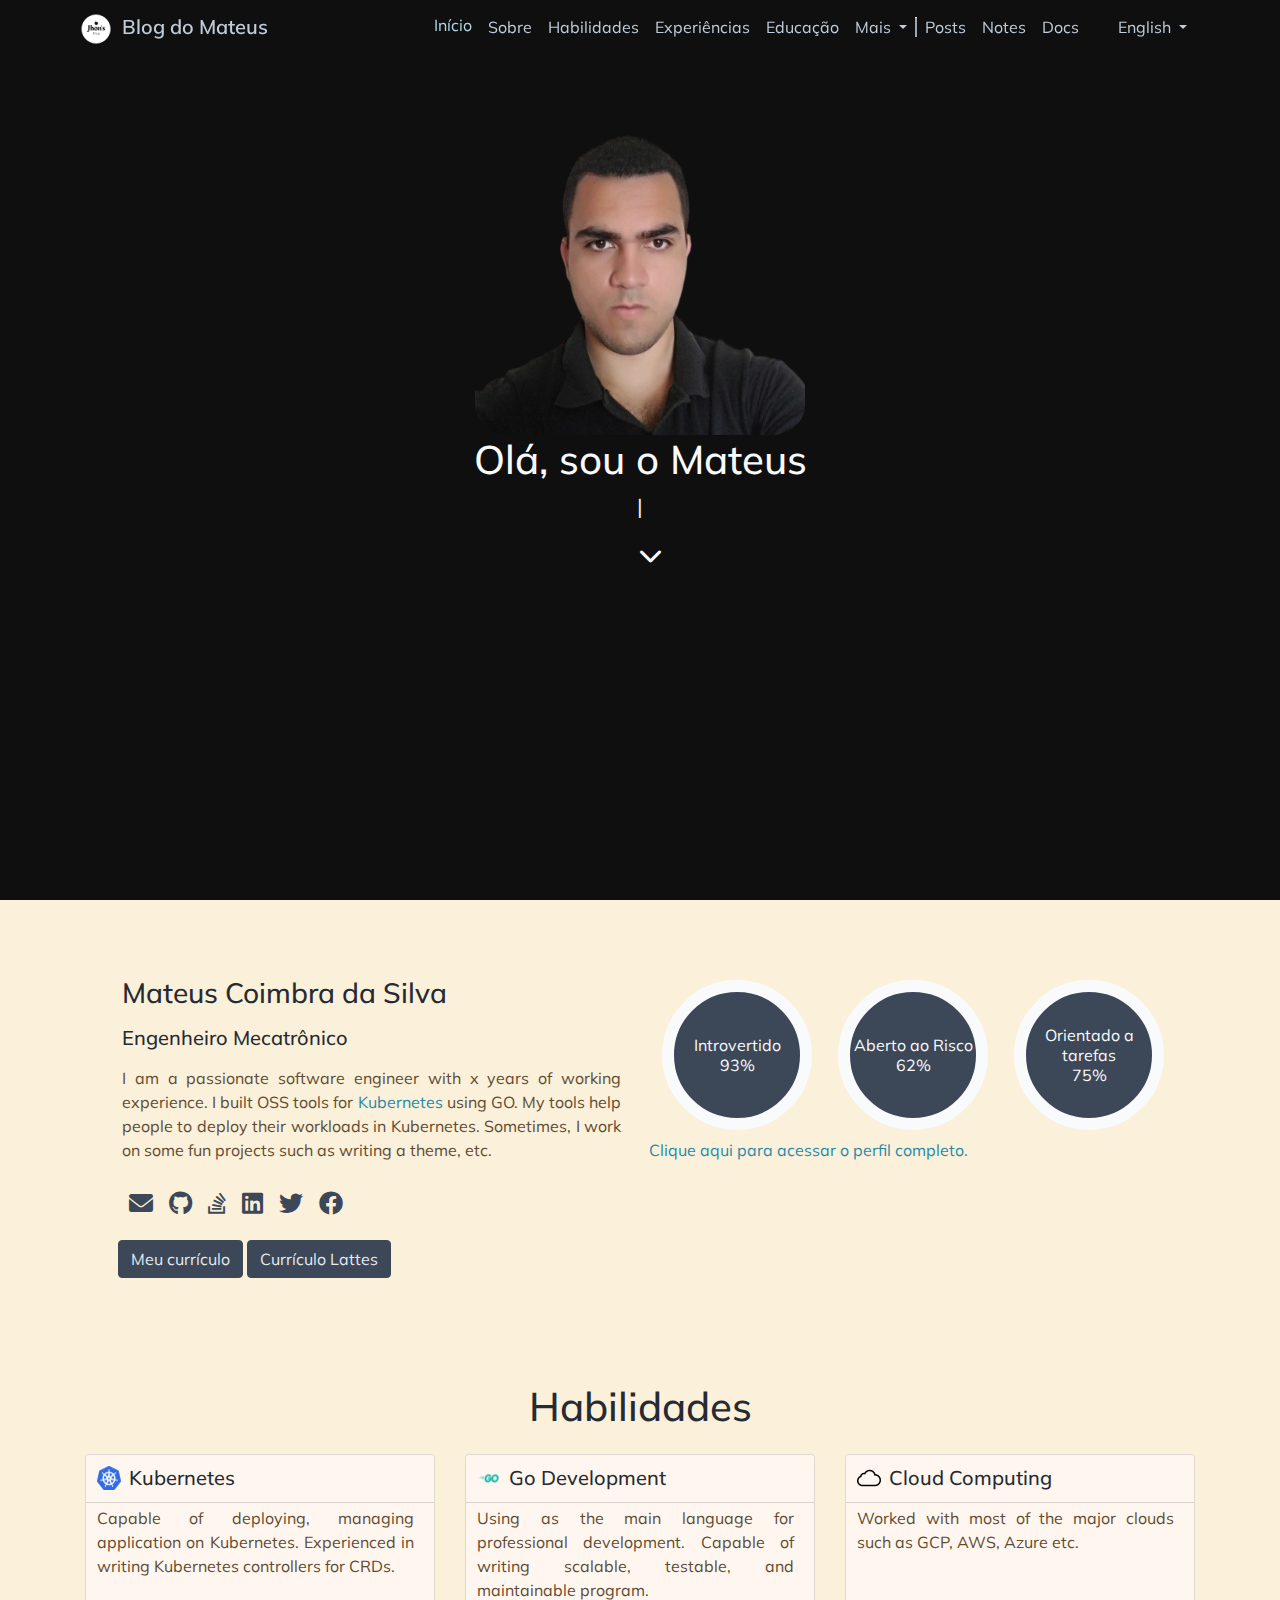
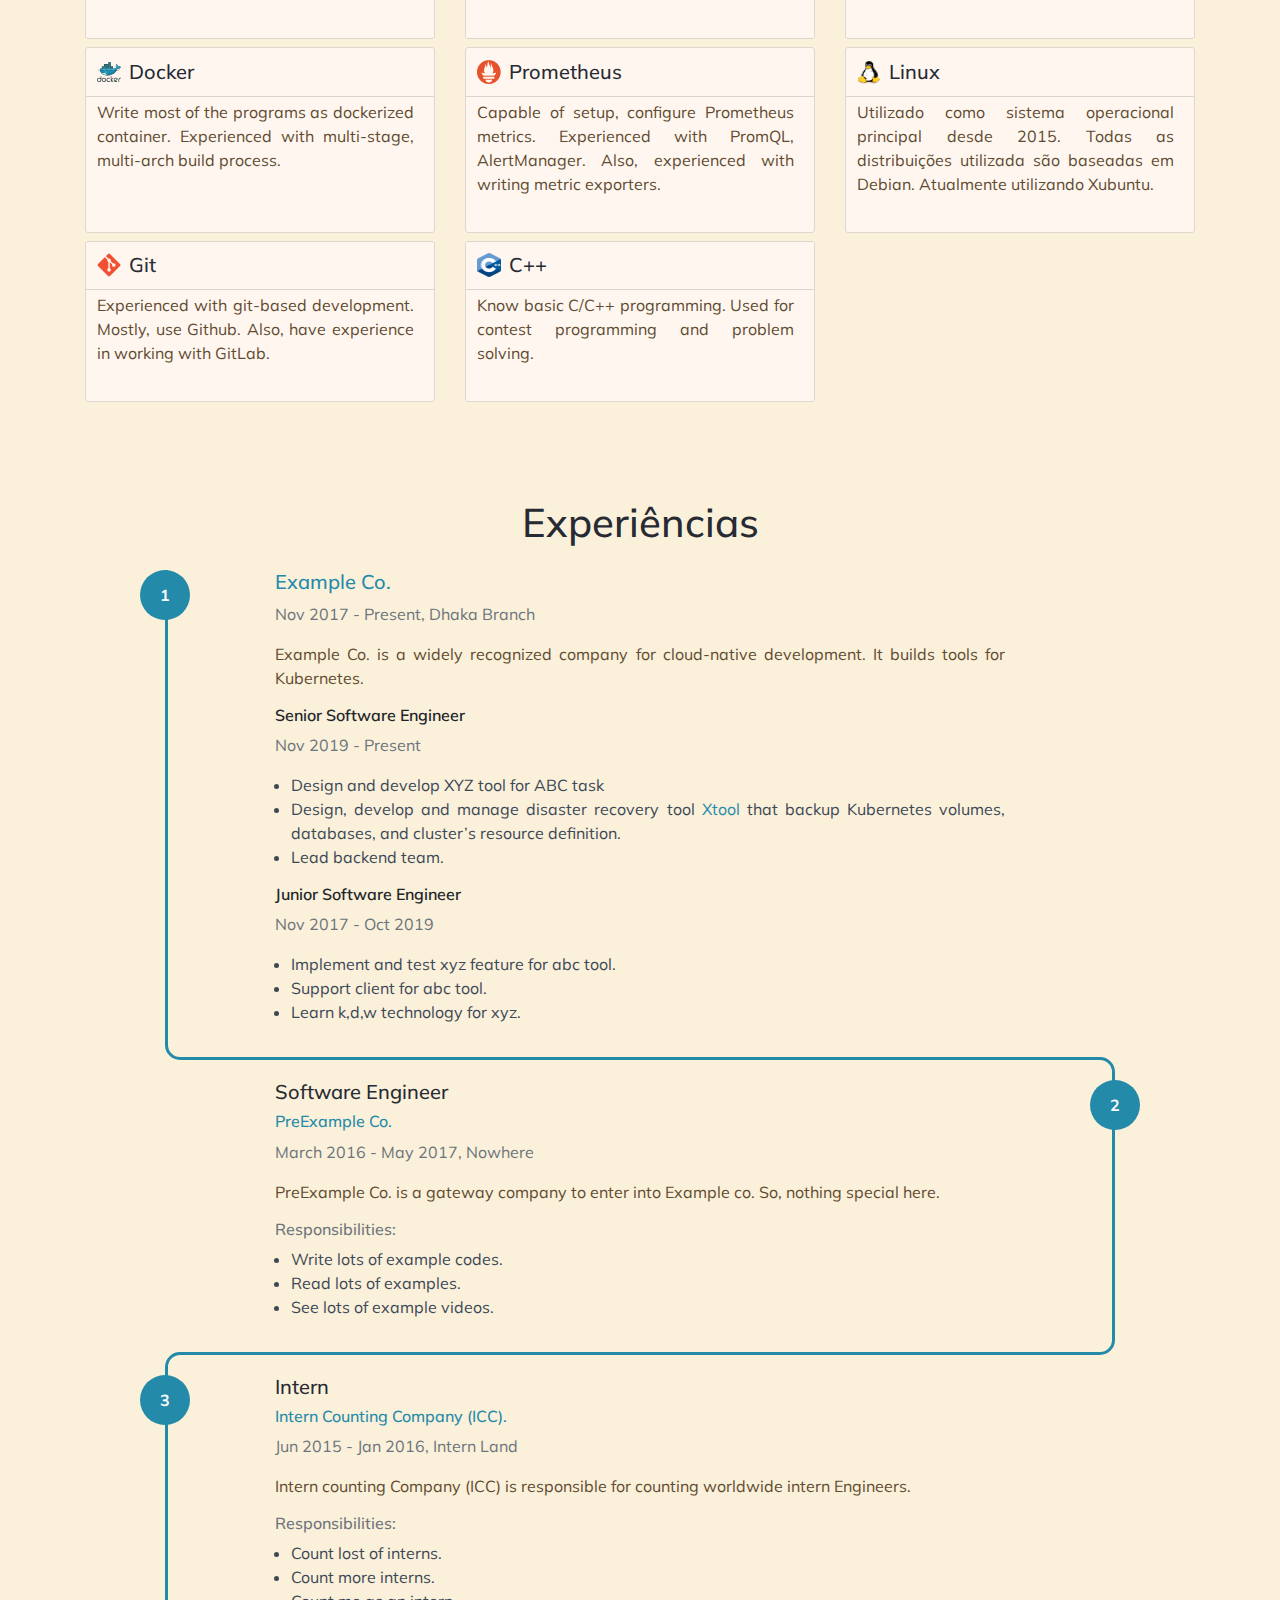
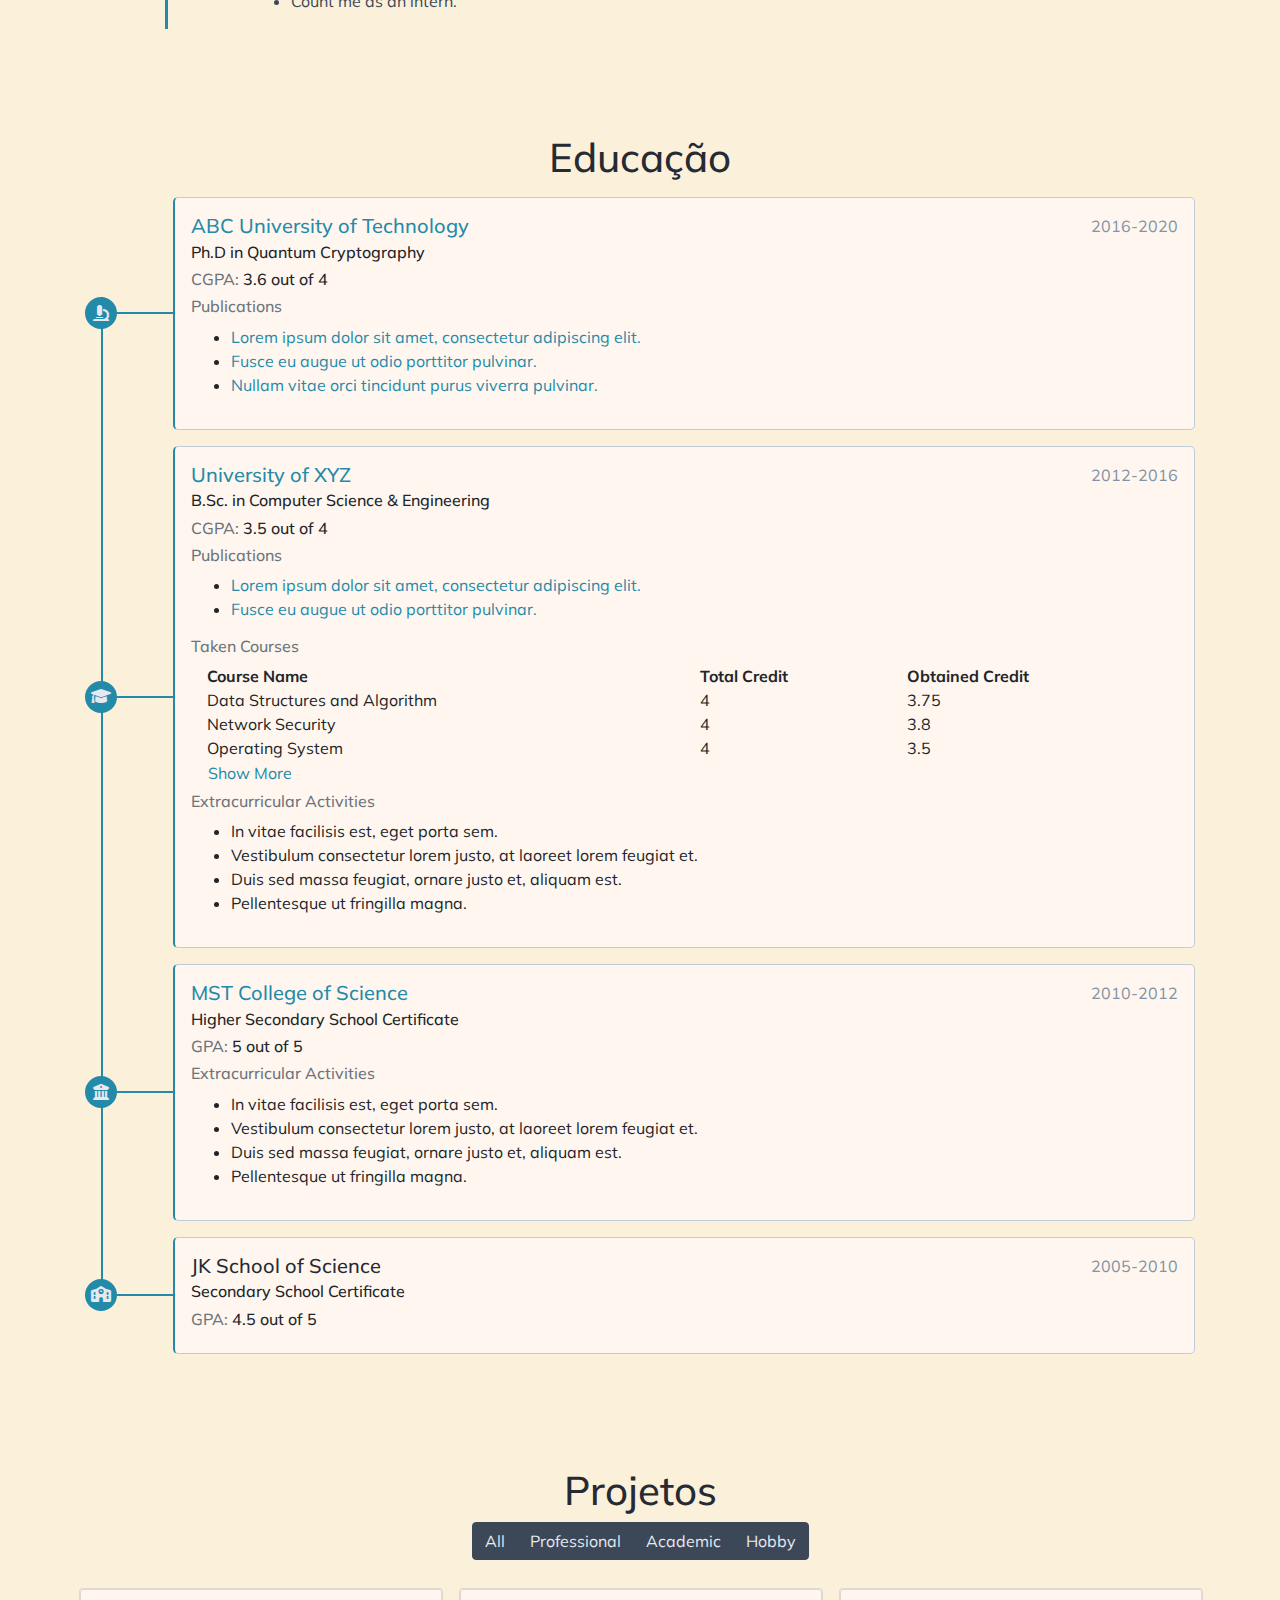
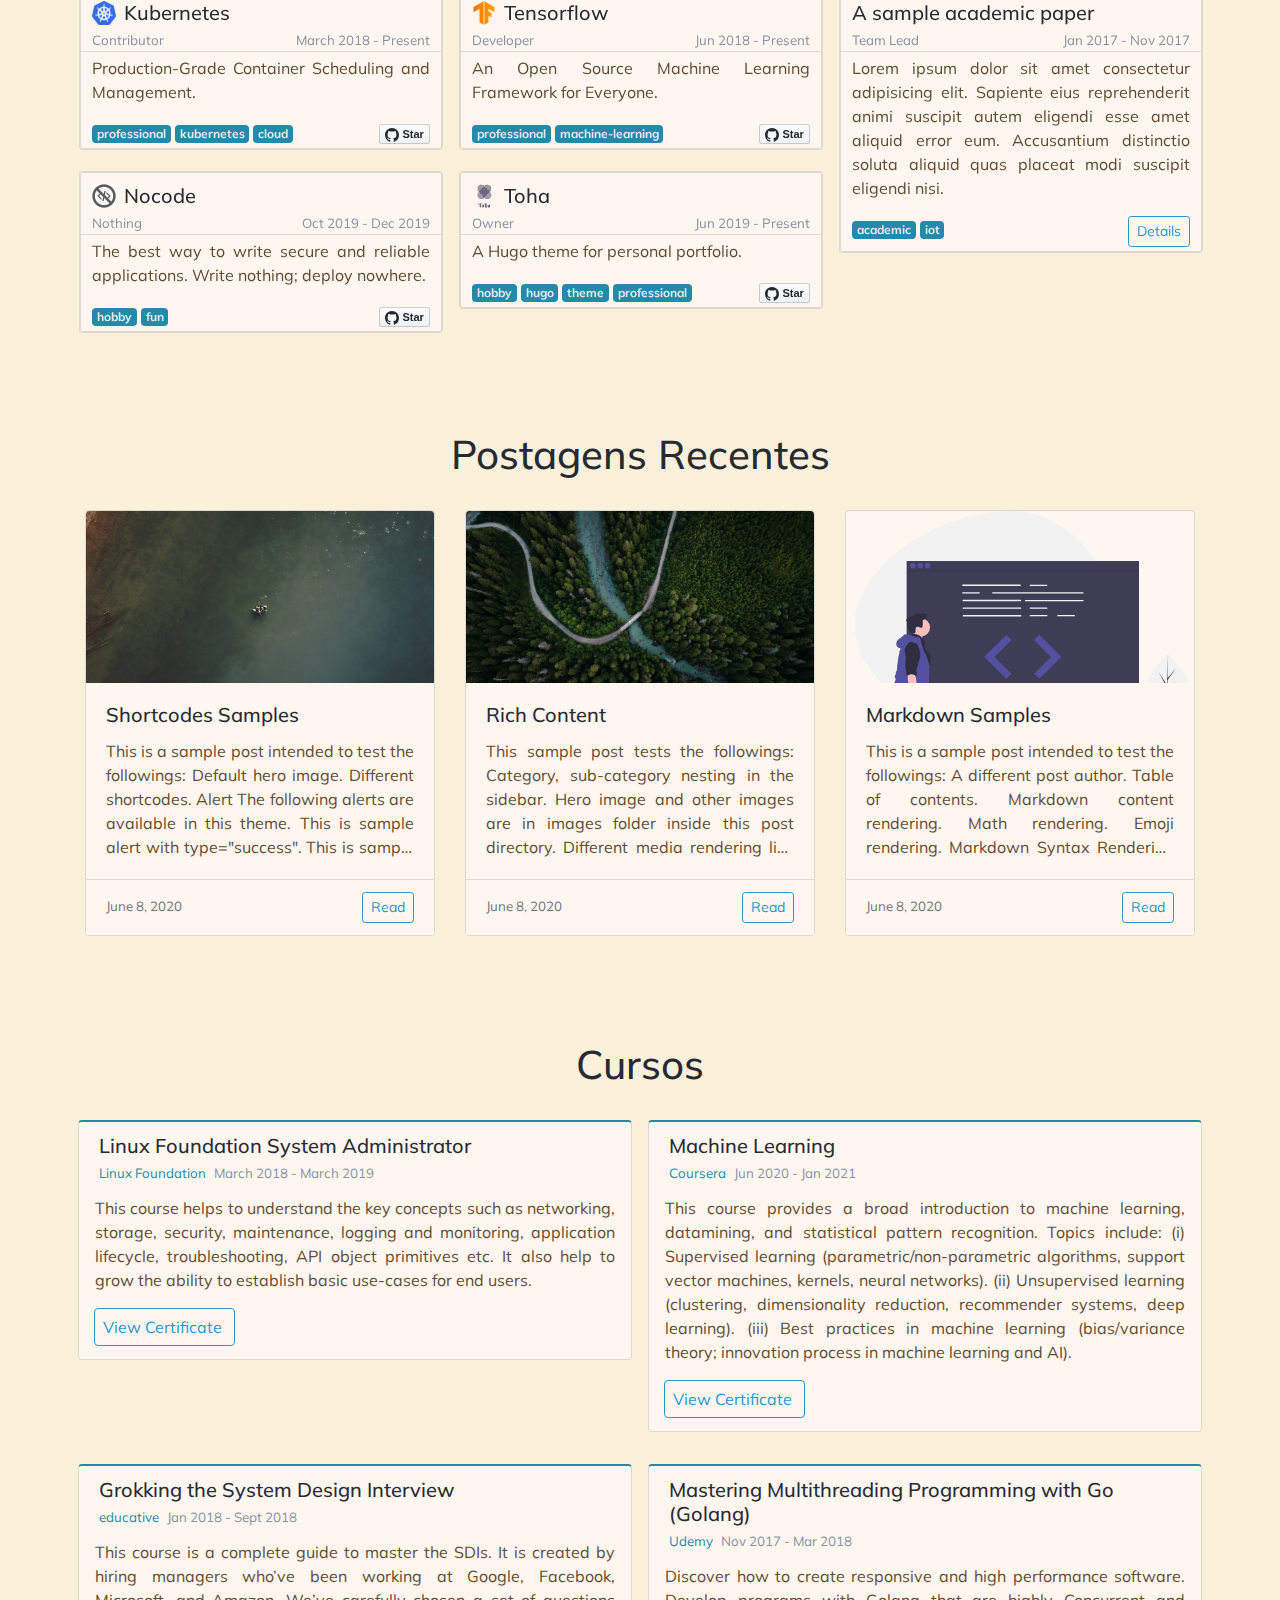
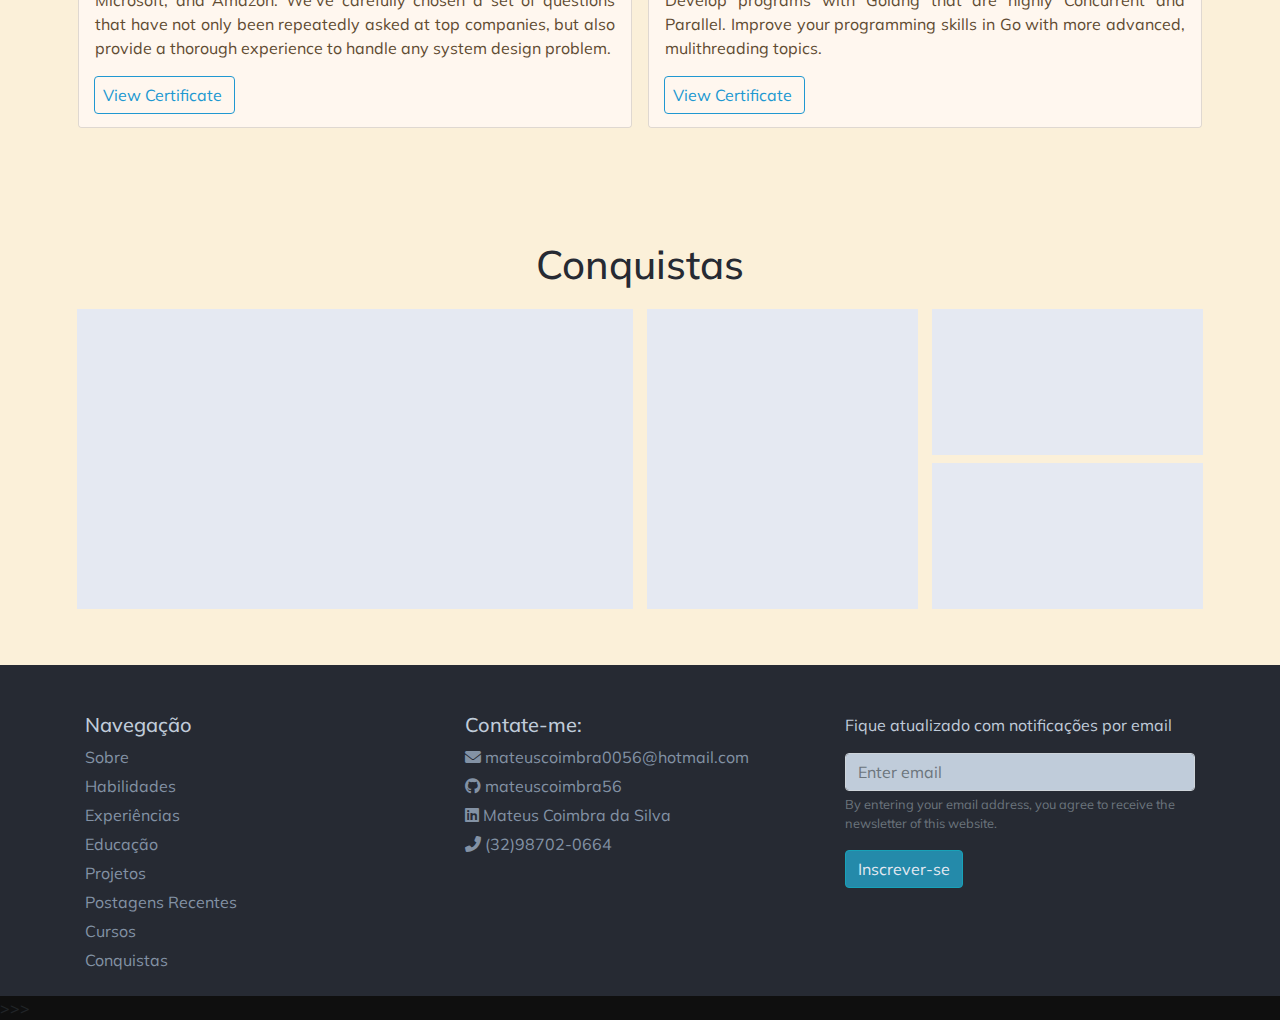
==== index.html @ f88e12b2 "oitava mod" ====
<!DOCTYPE html>
<html lang="pt-br">
 <head>
  <meta content="Hugo 0.97.0" name="generator"/>
  <title>
   Blog do Mateus
  </title>
  <meta content="Portfolio and personal blog of John Doe." name="description"/>
  <meta charset="utf-8"/>
  <meta content="width=device-width,initial-scale=1" name="viewport"/>
  <meta content="ie=edge" http-equiv="x-ua-compatible"/>
  <link href="css/bootstrap.min.css" rel="stylesheet"/>
  <link href="css/layouts/main.css" rel="stylesheet"/>
  <link href="css/navigators/navbar.css" rel="stylesheet"/>
  <link href="css/plyr.css" rel="stylesheet"/>
  <link href="css/flag-icon.min.css" rel="stylesheet"/>
  <link href="https://fonts.googleapis.com/css2?family=Muli:wght@300;400;500;600" rel="stylesheet"/>
  <link href="fontawesome/css/all.min.css" rel="stylesheet"/>
  <link href="images/site/favicon_hub02d7508a1c89b2b7812eab204efeb9a_4223_42x0_resize_box_3.png" rel="icon" type="image/png"/>
  <meta content="Blog do Mateus" property="og:title"/>
  <meta content="website" property="og:type"/>
  <meta content="Portifólio e blog pessoal de Mateus Coimbra da Silva" property="og:description"/>
  <meta content="images/author/profile.png" property="og:image"/>
  <meta content="https://hugo-toha.github.io" property="og:url"/>
  <link href="css/sections/home.css" rel="stylesheet"/>
  <link href="css/sections/about.css" rel="stylesheet"/>
  <link href="css/sections/skills.css" rel="stylesheet"/>
  <link href="css/sections/experiences.css" rel="stylesheet"/>
  <link href="css/sections/education.css" rel="stylesheet"/>
  <link href="css/sections/projects.css" rel="stylesheet"/>
  <link href="css/sections/recent-posts.css" rel="stylesheet"/>
  <link href="css/sections/achievements.css" rel="stylesheet"/>
  <link href="css/sections/accomplishments.css" rel="stylesheet"/>
  <link href="css/style.css" rel="stylesheet"/>
  <script async="" src="https://www.googletagmanager.com/gtag/js?id=G-H4LBG7NDFZ">
  </script>
  <script>
   var doNotTrack=!1;if(!doNotTrack){window.dataLayer=window.dataLayer||[];function gtag(){dataLayer.push(arguments)}gtag("js",new Date),gtag("config","G-H4LBG7NDFZ",{anonymize_ip:!1})}
  </script>
 </head>



















<!-- INÍCIO -->
 <body data-offset="100" data-spy="scroll" data-target="#top-navbar">
  <nav class="navbar navbar-expand-xl top-navbar initial-navbar" id="top-navbar">
   <div class="container">
    <a class="navbar-brand" href="/">
     <img alt="Logo" id="logo" src="images/site/inverted-logo_hub02d7508a1c89b2b7812eab204efeb9a_4223_42x0_resize_box_3.png"/>
     Blog do Mateus
    </a>
    <button aria-label="menu" class="navbar-toggler navbar-dark" data-target="#top-nav-items" data-toggle="collapse" id="navbar-toggler" type="button">
     <span class="navbar-toggler-icon">
     </span>
    </button>
    <div class="collapse navbar-collapse" id="top-nav-items">
     <ul class="navbar-nav ml-auto">
      <li class="nav-item">
       <a class="nav-link" href="#home">
        Início
       </a>
      </li>
      <li class="nav-item">
       <a class="nav-link" href="#about">
        Sobre
       </a>
      </li>
      <li class="nav-item">
       <a class="nav-link" href="#skills">
        Habilidades
       </a>
      </li>
      <li class="nav-item">
       <a class="nav-link" href="#experiences">
        Experiências
       </a>
      </li>
      <li class="nav-item">
       <a class="nav-link" href="#education">
        Educação
       </a>
      </li>
      <li class="nav-item dropdown">
        <a aria-expanded="false" aria-haspopup="true" class="nav-link dropdown-toggle" data-toggle="dropdown" href="#" id="navbarDropdown" role="button">
          Mais
        </a>
       <div aria-labelledby="navbarDropdown" class="dropdown-menu">
        <a class="dropdown-item" href="#projects">
         Projetos
        </a>
        <a class="dropdown-item" href="#recent-posts">
         Postagens Recentes
        </a>
        <a class="dropdown-item" href="#accomplishments">
          Cursos
        </a>
        <a class="dropdown-item" href="#achievements">
         Conquistas
        </a>
       </div>
      </li>
      <div class="dropdown-divider" id="top-navbar-divider">
      </div>
      <li class="nav-item">
       <a class="nav-link" href="/posts" id="blog-link">
        Posts
       </a>
      </li>
      <li class="nav-item">
       <a class="nav-link" href="/notes" id="note-link">
        Notes
       </a>
      </li>
      <li class="nav-item">
       <a class="nav-link" href="https://toha-guides.netlify.app/posts/">
        Docs
       </a>
      </li>
      <li class="nav-item dropdown">
       <a aria-expanded="false" aria-haspopup="true" class="nav-link dropdown-toggle" data-toggle="dropdown" href="#" id="languageSelector" role="button">
        <span class="flag-icon flag-icon-gb">
        </span>
        English
       </a>
       <div aria-labelledby="languageSelector" class="dropdown-menu">
        <a class="dropdown-item nav-link languages-item" href="/">
         <span class="flag-icon flag-icon-gb">
         </span>
         English
        </a>
        <a class="dropdown-item nav-link languages-item" href="/bn/">
         <span class="flag-icon flag-icon-bd">
         </span>
         বাংলা
        </a>
       </div>
      </li>
     </ul>
    </div>
   </div>
   <img alt="Logo" class="d-none" id="main-logo" src="images/site/main-logo_hu9ad2f25a877e6fef77c7a3dbef5094ad_6881_42x0_resize_box_3.png"/>
   <img alt="Inverted Logo" class="d-none" id="inverted-logo" src="images/site/inverted-logo_hub02d7508a1c89b2b7812eab204efeb9a_4223_42x0_resize_box_3.png"/>
  </nav>
  <div class="container-fluid home" id="home">
    <style>
     #homePageBackgroundImageDivStyled{background-image:url(images/background/fundo.jpg)}@media(min-width:500px) and (max-width:800px)
     {#homePageBackgroundImageDivStyled{background-image:url(images/background/fundo.jpg)}}@media(min-width:801px) and (max-width:1200px)
     {#homePageBackgroundImageDivStyled{background-image:url(images/background/fundo.jpg)}}@media(min-width:1201px) and (max-width:1500px)
     {#homePageBackgroundImageDivStyled{background-image:url(images/background/fundo.jpg)}}@media(min-width:1501px)
     {#homePageBackgroundImageDivStyled{background-image:url(images/background/fundo.jpg)}}
    </style>
    <span class="on-the-fly-behavior">
    </span>
    <div class="background container-fluid" id="homePageBackgroundImageDivStyled">
    </div>
    <div class="container content text-center">
     <img alt="Author Image" class="rounded-circle mx-auto d-block img-fluid" src="images/author/profile2.png"/>
     <h1 class="greeting">
      Olá, sou o Mateus
     </h1>
     <div class="typing-carousel">
      <span class="ityped" id="ityped">
      </span>
      <span class="ityped-cursor">
      </span>
     </div>
     <ul id="typing-carousel-data">
      <li>
       Sou engenheiro mecatrônico
      </li>
      <li>
       Gosto de trabalhar com novos projetos
      </li>
      <li>
       Gosto de programar em Python
      </li>
      <li>
       I work on open-source projects
      </li>
      <li>
       I love to work with some fun projects
      </li>
     </ul>
     <a aria-label="Read More - John" href="#about">
      <i class="arrow bounce fa fa-chevron-down">
      </i>
     </a>
    </div>
   </div>

  <div class="container-fluid section-holder d-flex bg-white">
   <div class="container anchor p-lg-5 about-section" id="about">
    <div class="row pt-sm-2 pt-md-4 align-self-center">
     <div class="col-sm-6">
      <h3 class="p-1">
       Mateus Coimbra da Silva
      </h3>
      <h5 class="p-1">
       Engenheiro Mecatrônico
       </a>
      </h5>
      <p class="p-1 text-justify">
       I am a passionate software engineer with x years of working experience. I built OSS tools for
       <a href="https://kubernetes.io/">
        Kubernetes
       </a>
       using GO. My tools help people to deploy their workloads in Kubernetes. Sometimes, I work on some fun projects such as writing a theme, etc.
      </p>
      <div class="text-container ml-auto">
       <ul class="social-link d-flex">
        <li>
         <a href="mailto:example@gmail.com" rel="noopener" target="_blank" title="Email">
          <i class="fas fa-envelope">
          </i>
         </a>
        </li>
        <li>
         <a href="https://www.github.com/example" rel="noopener" target="_blank" title="Github">
          <i class="fab fa-github">
          </i>
         </a>
        </li>
        <li>
         <a href="#" rel="noopener" target="_blank" title="Stackoverflow">
          <i class="fab fa-stack-overflow">
          </i>
         </a>
        </li>
        <li>
         <a href="#" rel="noopener" target="_blank" title="LinkedIn">
          <i class="fab fa-linkedin">
          </i>
         </a>
        </li>
        <li>
         <a href="#" rel="noopener" target="_blank" title="Twitter">
          <i class="fab fa-twitter">
          </i>
         </a>
        </li>
        <li>
         <a href="#" rel="noopener" target="_blank" title="Facebook">
          <i class="fab fa-facebook">
          </i>
         </a>
        </li>
       </ul>
      </div>
      <a href="/files/resume.pdf" target="#" title="My resume">
       <button class="btn btn-dark">
        Meu currículo
       </button>
      </a>
      <a href="/files/resume.pdf" target="#" title="My resume">
        <button class="btn btn-dark">
         Currículo Lattes
        </button>
       </a>
     </div>
     <div class="col-sm-6 pt-5 pl-md-4 pl-sm-3 pt-sm-0">
      <div class="row">
       <div class="col-6 col-lg-4 p-2">
        <div class="circular-progress blue">
         <span class="circular-progress-left">
          <span class="circular-progress-bar circular-progress-percentage-93">
          </span>
         </span>
         <span class="circular-progress-right">
          <span class="circular-progress-bar">
          </span>
         </span>
         <div class="circular-progress-value">
          Introvertido<br>
          93%
         </div>
        </div>
       </div>
       <div class="col-6 col-lg-4 p-2">
        <div class="circular-progress yellow">
         <span class="circular-progress-left">
          <span class="circular-progress-bar circular-progress-percentage-65">
          </span>
         </span>
         <span class="circular-progress-right">
          <span class="circular-progress-bar">
          </span>
         </span>
         <div class="circular-progress-value">
          Aberto ao Risco<br>
          62%
         </div>
        </div>
       </div>
       <div class="col-6 col-lg-4 p-2">
        <div class="circular-progress orange">
         <span class="circular-progress-left">
          <span class="circular-progress-bar circular-progress-percentage-75">
          </span>
         </span>
         <span class="circular-progress-right">
          <span class="circular-progress-bar">
          </span>
         </span>
         <div class="circular-progress-value">
          Orientado a tarefas<br>
          75%
         </div>
        </div>
       </div>
       <div>
            <a href="files/perfil.pdf" target="#" title="Meu perfil">Clique aqui para acessar o perfil completo. </a>
       </div>
      </div>
     </div>
    </div>
   </div>
  </div>

















<!-- HABILIDADES -->
  <div class="container-fluid section-holder d-flex bg-dimmed">
   <div class="container-fluid anchor pb-5 skills-section">
    <h1 class="text-center">
     <span id="skills">
     </span>
     Habilidades
    </h1>
    <div class="container d-flex-block">
     <div class="row" id="primary-skills">
      <div class="col-xs-12 col-sm-6 col-lg-4 pt-2">
       <a class="skill-card-link" href="https://kubernetes.io/" rel="noopener" target="_blank" title="Kubernetes">
        <div class="card">
         <div class="card-head d-flex">
          <img alt="Kubernetes" class="card-img-xs" src="images/sections/skills/kubernetes_hua3e9a1b19c1572e2f049d77a47832d4b_241197_24x24_fit_box_3.png"/>
          <h5 class="card-title">
           Kubernetes
          </h5>
         </div>
         <div class="card-body">
          <p class="card-text">
           Capable of deploying, managing application on Kubernetes. Experienced in writing Kubernetes controllers for CRDs.
          </p>
         </div>
        </div>
       </a>
      </div>
      <div class="col-xs-12 col-sm-6 col-lg-4 pt-2">
       <a class="skill-card-link" href="https://golang.org/" rel="noopener" target="_blank" title="Go Development">
        <div class="card">
         <div class="card-head d-flex">
          <img alt="Go Development" class="card-img-xs" src="images/sections/skills/go_hue4d750b86639bc097ae544131de4926d_6734_24x24_fit_box_3.png"/>
          <h5 class="card-title">
           Go Development
          </h5>
         </div>
         <div class="card-body">
          <p class="card-text">
           Using as the main language for professional development. Capable of writing scalable, testable, and maintainable program.
          </p>
         </div>
        </div>
       </a>
      </div>
      <div class="col-xs-12 col-sm-6 col-lg-4 pt-2">
       <a class="skill-card-link">
        <div class="card">
         <div class="card-head d-flex">
          <img alt="Cloud Computing" class="card-img-xs" src="images/sections/skills/cloud_hu7018b904f8bff0d4527e1c31c6d17334_6540_24x24_fit_box_3.png"/>
          <h5 class="card-title">
           Cloud Computing
          </h5>
         </div>
         <div class="card-body">
          <p class="card-text">
           Worked with most of the major clouds such as GCP, AWS, Azure etc.
          </p>
         </div>
        </div>
       </a>
      </div>
      <div class="col-xs-12 col-sm-6 col-lg-4 pt-2">
       <a class="skill-card-link" href="https://www.docker.com/" rel="noopener" target="_blank" title="Docker">
        <div class="card">
         <div class="card-head d-flex">
          <img alt="Docker" class="card-img-xs" src="images/sections/skills/docker.svg"/>
          <h5 class="card-title">
           Docker
          </h5>
         </div>
         <div class="card-body">
          <p class="card-text">
           Write most of the programs as dockerized container. Experienced with multi-stage, multi-arch build process.
          </p>
         </div>
        </div>
       </a>
      </div>
      <div class="col-xs-12 col-sm-6 col-lg-4 pt-2">
       <a class="skill-card-link" href="https://prometheus.io/" rel="noopener" target="_blank" title="Prometheus">
        <div class="card">
         <div class="card-head d-flex">
          <img alt="Prometheus" class="card-img-xs" src="images/sections/skills/prometheus_huebb51490a868f20dc51d40a74afb8c56_48384_24x24_fit_box_3.png"/>
          <h5 class="card-title">
           Prometheus
          </h5>
         </div>
         <div class="card-body">
          <p class="card-text">
           Capable of setup, configure Prometheus metrics. Experienced with PromQL, AlertManager. Also, experienced with writing metric exporters.
          </p>
         </div>
        </div>
       </a>
      </div>


      <div class="col-xs-12 col-sm-6 col-lg-4 pt-2">
       <a class="skill-card-link">
        <div class="card">

         <div class="card-head d-flex">
          <img alt="Linux" class="card-img-xs" src="images/sections/skills/linux_huf8888e89df43f58ab32b560cb211e230_26357_24x24_fit_box_3.png"/>
          <h5 class="card-title">
           Linux
          </h5>
         </div>

         <div class="card-body">
          <p class="card-text">
              Utilizado como sistema operacional 
              principal desde 2015. 
              Todas as distribuições utilizada 
              são baseadas em Debian. 
              Atualmente utilizando Xubuntu.
          </p>
         </div>
        </div>
       </a>
      </div>

      <div class="col-xs-12 col-sm-6 col-lg-4 pt-2">
       <a class="skill-card-link" href="https://git-scm.com/" rel="noopener" target="_blank" title="Git">
        <div class="card">

         <div class="card-head d-flex">
          <img alt="Git" class="card-img-xs" src="images/sections/skills/git_hu6c1226675924c2f2e3476a81b4d03976_10660_24x24_fit_box_3.png"/>
          <h5 class="card-title">
           Git
          </h5>
         </div>
         
         <div class="card-body">
          <p class="card-text">
           Experienced with git-based development.
           Mostly, use Github. Also, have experience
           in working with GitLab.
          </p>
         </div>
        </div>
       </a>
      </div>



      <div class="col-xs-12 col-sm-6 col-lg-4 pt-2">
       <a class="skill-card-link">
        <div class="card">
         <div class="card-head d-flex">
          <img alt="C++" class="card-img-xs" src="images/sections/skills/c++_hue32fe91ddbd83e8e5585833667109ec5_57810_24x24_fit_box_3.png"/>
          <h5 class="card-title">
           C++
          </h5>
         </div>
         <div class="card-body">
          <p class="card-text">
           Know basic C/C++ programming. Used for contest programming and problem solving.
          </p>
         </div>
        </div>
       </a>
      </div>
     </div>
    </div>
   </div>
  </div>
















<!-- EXPERIÊNCIAS -->
  <div class="container-fluid section-holder d-flex bg-white">
   <div class="container-fluid anchor pb-5 experiences-section">
    <h1 class="text-center">
     <span id="experiences">
     </span>
     Experiências
    </h1>
    <div class="container timeline text-justify">
     <div class="row align-items-center d-flex">
      <div class="col-1 col-lg-2 text-center vertical-line d-inline-flex justify-content-center">
       <div class="circle font-weight-bold">
        1
       </div>
      </div>
      <div class="col-10 col-lg-8">
       <div class="experience-entry-heading">
        <h5>
         <a href="https://www.example.com" rel="noopener" target="_blank" title="Example Co.">
          Example Co.
         </a>
        </h5>
        <p class="text-muted">
         Nov 2017 - Present,
Dhaka Branch
        </p>
        <p>
         Example Co. is a widely recognized company for cloud-native development. It builds tools for Kubernetes.
        </p>
       </div>
       <div class="positions">
        <h6 class="designation">
         Senior Software Engineer
        </h6>
        <p class="text-muted">
         Nov 2019 - Present
        </p>
        <ul class="justify-content-around">
         <li>
          Design and develop XYZ tool for ABC task
         </li>
         <li>
          Design, develop and manage disaster recovery tool
          <a href="https://www.example.com">
           Xtool
          </a>
          that backup Kubernetes volumes, databases, and cluster’s resource definition.
         </li>
         <li>
          Lead backend team.
         </li>
        </ul>
        <h6 class="designation">
         Junior Software Engineer
        </h6>
        <p class="text-muted">
         Nov 2017 - Oct 2019
        </p>
        <ul class="justify-content-around">
         <li>
          Implement and test xyz feature for abc tool.
         </li>
         <li>
          Support client for abc tool.
         </li>
         <li>
          Learn k,d,w technology for xyz.
         </li>
        </ul>
       </div>
      </div>
     </div>
     <div class="row horizontal-line">
      <div class="col-1 col-lg-2 timeline-side-div">
       <div class="corner">
       </div>
      </div>
      <div class="col-10 col-lg-8">
       <hr/>
      </div>
      <div class="col-1 col-lg-2 timeline-side-div">
       <div class="corner">
       </div>
      </div>
     </div>
     <div class="row align-items-center justify-content-end d-flex">
      <div class="col-10 col-lg-8">
       <div class="experience-entry-heading">
        <h5>
         Software Engineer
        </h5>
        <h6>
         <a href="https://www.example.com" rel="noopener" target="_blank" title="PreExample Co.">
          PreExample Co.
         </a>
        </h6>
        <p class="text-muted">
         March 2016 - May 2017,
Nowhere
        </p>
       </div>
       <p>
        PreExample Co. is a gateway company to enter into Example co. So, nothing special here.
       </p>
       <h6 class="text-muted">
        Responsibilities:
       </h6>
       <ul class="justify-content-around">
        <li>
         Write lots of example codes.
        </li>
        <li>
         Read lots of examples.
        </li>
        <li>
         See lots of example videos.
        </li>
       </ul>
      </div>
      <div class="col-1 col-lg-2 text-center vertical-line d-inline-flex justify-content-center">
       <div class="circle font-weight-bold">
        2
       </div>
      </div>
     </div>
     <div class="row horizontal-line">
      <div class="col-1 col-lg-2 timeline-side-div">
       <div class="corner">
       </div>
      </div>
      <div class="col-10 col-lg-8">
       <hr/>
      </div>
      <div class="col-1 col-lg-2 timeline-side-div">
       <div class="corner">
       </div>
      </div>
     </div>
     <div class="row align-items-center d-flex">
      <div class="col-1 col-lg-2 text-center vertical-line d-inline-flex justify-content-center">
       <div class="circle font-weight-bold">
        3
       </div>
      </div>
      <div class="col-10 col-lg-8">
       <div class="experience-entry-heading">
        <h5>
         Intern
        </h5>
        <h6>
         <a href="https://www.example.com" rel="noopener" target="_blank" title="Intern Counting Company (ICC).">
          Intern Counting Company (ICC).
         </a>
        </h6>
        <p class="text-muted">
         Jun 2015 - Jan 2016,
Intern Land
        </p>
       </div>
       <p>
        Intern counting Company (ICC) is responsible for counting worldwide intern Engineers.
       </p>
       <h6 class="text-muted">
        Responsibilities:
       </h6>
       <ul class="justify-content-around">
        <li>
         Count lost of interns.
        </li>
        <li>
         Count more interns.
        </li>
        <li>
         Count me as an intern.
        </li>
       </ul>
      </div>
     </div>
    </div>
   </div>
  </div>


































  <!-- EDUCAÇÃO -->
  <div class="container-fluid section-holder d-flex bg-dimmed">
   <div class="container-fluid anchor pb-5 education-section">
    <h1 class="text-center">
     <span id="education">
     </span>
     Educação
    </h1>
    <div class="container">
     <table class="education-info-table">
      <tbody>
       <tr>
        <td class="icon">
         <div class="hline">
         </div>
         <div class="icon-holder">
          <i class="fas fa-microscope">
          </i>
         </div>
        </td>
        <td class="line">
         <div>
         </div>
        </td>
        <td class="details">
         <div class="degree-info card">
          <div class="row">
           <div class="col-lg-10 col-md-8">
            <h5>
             <a href="#" rel="noopener" target="_blank" title="ABC University of Technology">
              ABC University of Technology
             </a>
            </h5>
           </div>
           <div class="timeframe col-lg-2 col-md-4">
            2016-2020
           </div>
          </div>
          <h6>
           Ph.D in Quantum Cryptography
          </h6>
          <h6>
           <span class="text-muted">
            CGPA:
           </span>
           <span>
            3.6
           </span>
           out of
           <span>
            4
           </span>
          </h6>
          <div class="publications">
           <h6 class="text-muted">
            Publications
           </h6>
           <ul>
            <li>
             <a href="#" rel="noopener" target="_blank" title="Lorem ipsum dolor sit amet, consectetur adipiscing elit.">
              Lorem ipsum dolor sit amet, consectetur adipiscing elit.
             </a>
            </li>
            <li>
             <a href="#" rel="noopener" target="_blank" title="Fusce eu augue ut odio porttitor pulvinar.">
              Fusce eu augue ut odio porttitor pulvinar.
             </a>
            </li>
            <li>
             <a href="#" rel="noopener" target="_blank" title="Nullam vitae orci tincidunt purus viverra pulvinar.">
              Nullam vitae orci tincidunt purus viverra pulvinar.
             </a>
            </li>
           </ul>
          </div>
         </div>
        </td>
       </tr>
       <tr>
        <td class="icon">
         <div class="hline">
         </div>
         <div class="icon-holder">
          <i class="fas fa-graduation-cap">
          </i>
         </div>
        </td>
        <td class="line">
         <div>
         </div>
        </td>
        <td class="details">
         <div class="degree-info card">
          <div class="row">
           <div class="col-lg-10 col-md-8">
            <h5>
             <a href="#" rel="noopener" target="_blank" title="University of XYZ">
              University of XYZ
             </a>
            </h5>
           </div>
           <div class="timeframe col-lg-2 col-md-4">
            2012-2016
           </div>
          </div>
          <h6>
           B.Sc. in Computer Science &amp; Engineering
          </h6>
          <h6>
           <span class="text-muted">
            CGPA:
           </span>
           <span>
            3.5
           </span>
           out of
           <span>
            4
           </span>
          </h6>
          <div class="publications">
           <h6 class="text-muted">
            Publications
           </h6>
           <ul>
            <li>
             <a href="#" rel="noopener" target="_blank" title="Lorem ipsum dolor sit amet, consectetur adipiscing elit.">
              Lorem ipsum dolor sit amet, consectetur adipiscing elit.
             </a>
            </li>
            <li>
             <a href="#" rel="noopener" target="_blank" title="Fusce eu augue ut odio porttitor pulvinar.">
              Fusce eu augue ut odio porttitor pulvinar.
             </a>
            </li>
           </ul>
          </div>
          <div class="taken-courses">
           <h6 class="text-muted">
            Taken Courses
           </h6>
           <table>
            <thead>
             <th class="course-name-header">
              Course Name
             </th>
             <th>
              Total Credit
             </th>
             <th>
              Obtained Credit
             </th>
            </thead>
            <tbody>
             <tr class="course">
              <td>
               Data Structures and Algorithm
              </td>
              <td>
               4
              </td>
              <td>
               3.75
              </td>
             </tr>
             <tr class="course">
              <td>
               Network Security
              </td>
              <td>
               4
              </td>
              <td>
               3.8
              </td>
             </tr>
             <tr class="course">
              <td>
               Operating System
              </td>
              <td>
               4
              </td>
              <td>
               3.5
              </td>
             </tr>
             <tr class="course hidden-course">
              <td>
               Artificial Intelligent
              </td>
              <td>
               4
              </td>
              <td>
               3.75
              </td>
             </tr>
            </tbody>
           </table>
           <button class="btn btn-link show-more-btn pt-0 ml-1" id="show-more-btn" onclick="toggleCourseVisibility(this)" type="button">
            Show More
           </button>
           <button class="btn btn-link show-more-btn hidden pt-0 ml-1" id="show-less-btn" onclick="toggleCourseVisibility(this)" type="button">
            Show Less
           </button>
          </div>
          <div class="extracurricular-activities">
           <h6 class="text-muted">
            Extracurricular Activities
           </h6>
           <ul>
            <li>
             In vitae facilisis est, eget porta sem.
            </li>
            <li>
             Vestibulum consectetur lorem justo, at laoreet lorem feugiat et.
            </li>
            <li>
             Duis sed massa feugiat, ornare justo et, aliquam est.
            </li>
            <li>
             Pellentesque ut fringilla magna.
            </li>
           </ul>
          </div>
         </div>
        </td>
       </tr>
       <tr>
        <td class="icon">
         <div class="hline">
         </div>
         <div class="icon-holder">
          <i class="fas fa-university">
          </i>
         </div>
        </td>
        <td class="line">
         <div>
         </div>
        </td>
        <td class="details">
         <div class="degree-info card">
          <div class="row">
           <div class="col-lg-10 col-md-8">
            <h5>
             <a href="#" rel="noopener" target="_blank" title="MST College of Science">
              MST College of Science
             </a>
            </h5>
           </div>
           <div class="timeframe col-lg-2 col-md-4">
            2010-2012
           </div>
          </div>
          <h6>
           Higher Secondary School Certificate
          </h6>
          <h6>
           <span class="text-muted">
            GPA:
           </span>
           <span>
            5
           </span>
           out of
           <span>
            5
           </span>
          </h6>
          <div class="extracurricular-activities">
           <h6 class="text-muted">
            Extracurricular Activities
           </h6>
           <ul>
            <li>
             In vitae facilisis est, eget porta sem.
            </li>
            <li>
             Vestibulum consectetur lorem justo, at laoreet lorem feugiat et.
            </li>
            <li>
             Duis sed massa feugiat, ornare justo et, aliquam est.
            </li>
            <li>
             Pellentesque ut fringilla magna.
            </li>
           </ul>
          </div>
         </div>
        </td>
       </tr>
       <tr>
        <td class="icon">
         <div class="hline">
         </div>
         <div class="icon-holder">
          <i class="fas fa-school">
          </i>
         </div>
        </td>
        <td class="line">
         <div>
         </div>
        </td>
        <td class="details">
         <div class="degree-info card">
          <div class="row">
           <div class="col-lg-10 col-md-8">
            <h5>
             JK School of Science
            </h5>
           </div>
           <div class="timeframe col-lg-2 col-md-4">
            2005-2010
           </div>
          </div>
          <h6>
           Secondary School Certificate
          </h6>
          <h6>
           <span class="text-muted">
            GPA:
           </span>
           <span>
            4.5
           </span>
           out of
           <span>
            5
           </span>
          </h6>
         </div>
        </td>
       </tr>
      </tbody>
     </table>
    </div>
   </div>
  </div>












<!-- PROJETOS -->
  <div class="container-fluid section-holder d-flex bg-white">
   <div class="container-fluid anchor pb-5 projects-section" id="projects">
    <h1 class="text-center">
     <span id="projects">
     </span>
     Projetos
    </h1>
    <div class="container ml-auto text-center">
     <div class="btn-group flex-wrap" id="project-filter-buttons" role="group">
      <button class="btn btn-dark" data-filter="all" type="button">
       All
      </button>
      <button class="btn btn-dark" data-filter="professional" type="button">
       Professional
      </button>
      <button class="btn btn-dark" data-filter="academic" type="button">
       Academic
      </button>
      <button class="btn btn-dark" data-filter="hobby" type="button">
       Hobby
      </button>
     </div>
    </div>
    <div class="container filtr-projects">
     <div class="row" id="project-card-holder">
      <div class="col-sm-12 col-md-6 col-lg-4 p-2 filtr-item" data-category="all, professional,kubernetes,cloud">
       <div class="card mt-1">
        <div class="card">
         <a class="card-header" href="https://github.com/kubernetes/kubernetes" rel="noopener" target="_blank">
          <div>
           <div class="d-flex">
            <img alt="Kubernetes" class="card-img-xs" src="images/sections/projects/kubernetes_hua3e9a1b19c1572e2f049d77a47832d4b_241197_24x24_fit_box_3.png"/>
            <h5 class="card-title mb-0">
             Kubernetes
            </h5>
           </div>
           <div class="sub-title">
            <span>
             Contributor
            </span>
            <span>
             March 2018 - Present
            </span>
           </div>
          </div>
         </a>
         <div class="card-body text-justify pt-1 pb-1">
          <p>
           Production-Grade Container Scheduling and Management.
          </p>
          <div class="project-card-footer">
           <div class="project-tags-holder">
            <span class="badge btn-info">
             professional
            </span>
            <span class="badge btn-info">
             kubernetes
            </span>
            <span class="badge btn-info">
             cloud
            </span>
           </div>
           <div class="project-btn-holder">
            <a aria-label="Star Kubernetes" class="github-button-inactive project-btn" data-icon="octicon-standard" data-show-count="true" href="https://github.com/kubernetes/kubernetes">
             Star
            </a>
           </div>
          </div>
         </div>
        </div>
       </div>
      </div>
      <div class="col-sm-12 col-md-6 col-lg-4 p-2 filtr-item" data-category="all, professional,machine-learning">
       <div class="card mt-1">
        <div class="card">
         <a class="card-header" href="https://github.com/tensorflow/tensorflow" rel="noopener" target="_blank">
          <div>
           <div class="d-flex">
            <img alt="Tensorflow" class="card-img-xs" src="images/sections/projects/tensorflow_hu610a95f6d7ddb256beadba1bd7cb282d_6965_24x24_fit_box_3.png"/>
            <h5 class="card-title mb-0">
             Tensorflow
            </h5>
           </div>
           <div class="sub-title">
            <span>
             Developer
            </span>
            <span>
             Jun 2018 - Present
            </span>
           </div>
          </div>
         </a>
         <div class="card-body text-justify pt-1 pb-1">
          <p>
           An Open Source Machine Learning Framework for Everyone.
          </p>
          <div class="project-card-footer">
           <div class="project-tags-holder">
            <span class="badge btn-info">
             professional
            </span>
            <span class="badge btn-info">
             machine-learning
            </span>
           </div>
           <div class="project-btn-holder">
            <a aria-label="Star Tensorflow" class="github-button-inactive project-btn" data-icon="octicon-standard" data-show-count="true" href="https://github.com/tensorflow/tensorflow">
             Star
            </a>
           </div>
          </div>
         </div>
        </div>
       </div>
      </div>
      <div class="col-sm-12 col-md-6 col-lg-4 p-2 filtr-item" data-category="all, academic,iot">
       <div class="card mt-1">
        <div class="card">
         <a class="card-header" href="https://www.example.com" rel="noopener" target="_blank">
          <div>
           <div class="d-flex">
            <h5 class="card-title mb-0">
             A sample academic paper
            </h5>
           </div>
           <div class="sub-title">
            <span>
             Team Lead
            </span>
            <span>
             Jan 2017 - Nov 2017
            </span>
           </div>
          </div>
         </a>
         <div class="card-body text-justify pt-1 pb-1">
          <p>
           Lorem ipsum dolor sit amet consectetur adipisicing elit. Sapiente eius reprehenderit animi suscipit autem eligendi esse amet aliquid error eum. Accusantium distinctio soluta aliquid quas placeat modi suscipit eligendi nisi.
          </p>
          <div class="project-card-footer">
           <div class="project-tags-holder">
            <span class="badge btn-info">
             academic
            </span>
            <span class="badge btn-info">
             iot
            </span>
           </div>
           <div class="project-btn-holder">
            <span>
             <a class="btn btn-outline-info btn-sm" href="https://www.example.com" target="#">
              Details
             </a>
            </span>
           </div>
          </div>
         </div>
        </div>
       </div>
      </div>
      <div class="col-sm-12 col-md-6 col-lg-4 p-2 filtr-item" data-category="all, hobby,fun">
       <div class="card mt-1">
        <div class="card">
         <a class="card-header" href="https://github.com/kelseyhightower/nocode" rel="noopener" target="_blank">
          <div>
           <div class="d-flex">
            <img alt="Nocode" class="card-img-xs" src="images/sections/projects/no-code_hu4f8e3bd6f48fe70fd2c0a87e633d1446_45899_24x24_fit_box_3.png"/>
            <h5 class="card-title mb-0">
             Nocode
            </h5>
           </div>
           <div class="sub-title">
            <span>
             Nothing
            </span>
            <span>
             Oct 2019 - Dec 2019
            </span>
           </div>
          </div>
         </a>
         <div class="card-body text-justify pt-1 pb-1">
          <p>
           The best way to write secure and reliable applications. Write nothing; deploy nowhere.
          </p>
          <div class="project-card-footer">
           <div class="project-tags-holder">
            <span class="badge btn-info">
             hobby
            </span>
            <span class="badge btn-info">
             fun
            </span>
           </div>
           <div class="project-btn-holder">
            <a aria-label="Star Nocode" class="github-button-inactive project-btn" data-icon="octicon-standard" data-show-count="true" href="https://github.com/kelseyhightower/nocode">
             Star
            </a>
           </div>
          </div>
         </div>
        </div>
       </div>
      </div>
      <div class="col-sm-12 col-md-6 col-lg-4 p-2 filtr-item" data-category="all, hobby,hugo,theme,professional">
       <div class="card mt-1">
        <div class="card">
         <a class="card-header" href="https://github.com/hossainemruz/toha" rel="noopener" target="_blank">
          <div>
           <div class="d-flex">
            <img alt="Toha" class="card-img-xs" src="images/sections/projects/toha_hu864bbe108f1be1ae04b57f7f2fd9d631_5637_24x24_fit_box_3.png"/>
            <h5 class="card-title mb-0">
             Toha
            </h5>
           </div>
           <div class="sub-title">
            <span>
             Owner
            </span>
            <span>
             Jun 2019 - Present
            </span>
           </div>
          </div>
         </a>
         <div class="card-body text-justify pt-1 pb-1">
          <p>
           A Hugo theme for personal portfolio.
          </p>
          <div class="project-card-footer">
           <div class="project-tags-holder">
            <span class="badge btn-info">
             hobby
            </span>
            <span class="badge btn-info">
             hugo
            </span>
            <span class="badge btn-info">
             theme
            </span>
            <span class="badge btn-info">
             professional
            </span>
           </div>
           <div class="project-btn-holder">
            <a aria-label="Star Toha" class="github-button-inactive project-btn" data-icon="octicon-standard" data-show-count="true" href="https://github.com/hossainemruz/toha">
             Star
            </a>
           </div>
          </div>
         </div>
        </div>
       </div>
      </div>
     </div>
    </div>
   </div>
  </div>


























  <!-- POSTAGENS RECENTES -->
  <div class="container-fluid section-holder d-flex bg-dimmed">
   <div class="container-fluid anchor pb-5 recent-posts-section">
    <h1 class="text-center">
     <span id="recent-posts">
     </span>
     Postagens Recentes
    </h1>
    <div class="container">
     <div class="row" id="recent-post-cards">
      <div class="col-lg-4 col-md-6 pt-2 post-card">
       <a class="post-card-link" href="/posts/shortcodes/" title="Shortcodes Samples">
        <div class="card">
         <div class="card-head">
          <img alt="Card image cap" class="card-img-top" src="/posts/shortcodes/boat.jpg"/>
         </div>
         <div class="card-body">
          <h5 class="card-title">
           Shortcodes Samples
          </h5>
          <p class="card-text post-summary">
           This is a sample post intended to test the followings:
Default hero image. Different shortcodes. Alert The following alerts are available in this theme.
This is sample alert with type="success". This is sample alert with type="danger". This is sample alert with type="warning". This is sample alert with type="info". This is sample alert with type="dark". This is sample alert with type="primary". This is sample alert with type="secondary".
          </p>
         </div>
         <div class="card-footer">
          <span class="float-left">
           June 8, 2020
          </span>
          <a class="float-right btn btn-outline-info btn-sm" href="/posts/shortcodes/" title="Read">
           Read
          </a>
         </div>
        </div>
       </a>
      </div>
      <div class="col-lg-4 col-md-6 pt-2 post-card">
       <a class="post-card-link" href="/posts/category/sub-category/rich-content/" title="Rich Content">
        <div class="card">
         <div class="card-head">
          <img alt="Card image cap" class="card-img-top" src="/posts/category/sub-category/rich-content/images/forest.jpg"/>
         </div>
         <div class="card-body">
          <h5 class="card-title">
           Rich Content
          </h5>
          <p class="card-text post-summary">
           This sample post tests the followings:
Category, sub-category nesting in the sidebar. Hero image and other images are in images folder inside this post directory. Different media rendering like image, tweet, YouTube video, Vimeo video etc. Image Sample Tweet Sample Owl bet you'll lose this staring contest 🦉 pic.twitter.com/eJh4f2zncC
— San Diego Zoo Wildlife Alliance (@sandiegozoo) October 26, 2021 YouTube Video Sample Vimeo Video Sample
          </p>
         </div>
         <div class="card-footer">
          <span class="float-left">
           June 8, 2020
          </span>
          <a class="float-right btn btn-outline-info btn-sm" href="/posts/category/sub-category/rich-content/" title="Read">
           Read
          </a>
         </div>
        </div>
       </a>
      </div>
      <div class="col-lg-4 col-md-6 pt-2 post-card">
       <a class="post-card-link" href="/posts/markdown-sample/" title="Markdown Samples">
        <div class="card">
         <div class="card-head">
          <img alt="Card image cap" class="card-img-top" src="/posts/markdown-sample/hero.svg"/>
         </div>
         <div class="card-body">
          <h5 class="card-title">
           Markdown Samples
          </h5>
          <p class="card-text post-summary">
           This is a sample post intended to test the followings:
A different post author. Table of contents. Markdown content rendering. Math rendering. Emoji rendering. Markdown Syntax Rendering Headings The following HTML &lt;h1&gt;—&lt;h6&gt; elements represent six levels of section headings. &lt;h1&gt; is the highest section level while &lt;h6&gt; is the lowest.
H1 H2 H3 H4 H5 H6 Paragraph Xerum, quo qui aut unt expliquam qui dolut labo. Aque venitatiusda cum, voluptionse latur sitiae dolessi aut parist aut dollo enim qui voluptate ma dolestendit peritin re plis aut quas inctum laceat est volestemque commosa as cus endigna tectur, offic to cor sequas etum rerum idem sintibus eiur?
          </p>
         </div>
         <div class="card-footer">
          <span class="float-left">
           June 8, 2020
          </span>
          <a class="float-right btn btn-outline-info btn-sm" href="/posts/markdown-sample/" title="Read">
           Read
          </a>
         </div>
        </div>
       </a>
      </div>
     </div>
    </div>
   </div>
  </div>
  <div class="container-fluid section-holder d-flex bg-white">
   <div class="container-fluid anchor pb-5 accomplishments-section">
    <h1 class="text-center">
     <span id="accomplishments">
     </span>
     Cursos
    </h1>
    <div class="container">
     <div class="row" id="acomplishment-card-holder">
      <div class="col-md-12 col-lg-6 p-2">
       <div class="card mt-3">
        <div class="card-header">
         <h5 class="card-title mb-0">
          Linux Foundation System Administrator
         </h5>
         <div class="sub-title">
          <span>
           <a href="https://www.linuxfoundation.org" rel="noopener" target="_blank" title="Linux Foundation">
            Linux Foundation
           </a>
          </span>
          <span class="ml-2">
           March 2018 - March 2019
          </span>
         </div>
        </div>
        <div class="card-body">
         <p>
          This course helps to understand the key concepts such as networking, storage, security, maintenance, logging and monitoring, application lifecycle, troubleshooting, API object primitives etc. It also help to grow the ability to establish basic use-cases for end users.
         </p>
        </div>
        <div class="card-footer">
         <a class="btn btn-outline-info ml-1 pl-2 mb-2" href="https://example.com" rel="noopener" role="button" target="_blank">
          View Certificate
         </a>
        </div>
       </div>
      </div>
      <div class="col-md-12 col-lg-6 p-2">
       <div class="card mt-3">
        <div class="card-header">
         <h5 class="card-title mb-0">
          Machine Learning
         </h5>
         <div class="sub-title">
          <span>
           <a href="https://www.coursera.org" rel="noopener" target="_blank" title="Coursera">
            Coursera
           </a>
          </span>
          <span class="ml-2">
           Jun 2020 - Jan 2021
          </span>
         </div>
        </div>
        <div class="card-body">
         <p>
          This course provides a broad introduction to machine learning, datamining, and statistical pattern recognition. Topics include: (i) Supervised learning (parametric/non-parametric algorithms, support vector machines, kernels, neural networks). (ii) Unsupervised learning (clustering, dimensionality reduction, recommender systems, deep learning). (iii) Best practices in machine learning (bias/variance theory; innovation process in machine learning and AI).
         </p>
        </div>
        <div class="card-footer">
         <a class="btn btn-outline-info ml-1 pl-2 mb-2" href="https://example.com" rel="noopener" role="button" target="_blank">
          View Certificate
         </a>
        </div>
       </div>
      </div>
      <div class="col-md-12 col-lg-6 p-2">
       <div class="card mt-3">
        <div class="card-header">
         <h5 class="card-title mb-0">
          Grokking the System Design Interview
         </h5>
         <div class="sub-title">
          <span>
           <a href="https://www.educative.io" rel="noopener" target="_blank" title="educative">
            educative
           </a>
          </span>
          <span class="ml-2">
           Jan 2018 - Sept 2018
          </span>
         </div>
        </div>
        <div class="card-body">
         <p>
          This course is a complete guide to master the SDIs. It is created by hiring managers who’ve been working at Google, Facebook, Microsoft, and Amazon. We’ve carefully chosen a set of questions that have not only been repeatedly asked at top companies, but also provide a thorough experience to handle any system design problem.
         </p>
        </div>
        <div class="card-footer">
         <a class="btn btn-outline-info ml-1 pl-2 mb-2" href="https://example.com" rel="noopener" role="button" target="_blank">
          View Certificate
         </a>
        </div>
       </div>
      </div>
      <div class="col-md-12 col-lg-6 p-2">
       <div class="card mt-3">
        <div class="card-header">
         <h5 class="card-title mb-0">
          Mastering Multithreading Programming with Go (Golang)
         </h5>
         <div class="sub-title">
          <span>
           <a href="https://www.udemy.com" rel="noopener" target="_blank" title="Udemy">
            Udemy
           </a>
          </span>
          <span class="ml-2">
           Nov 2017 - Mar 2018
          </span>
         </div>
        </div>
        <div class="card-body">
         <p>
          Discover how to create responsive and high performance software. Develop programs with Golang that are highly Concurrent and Parallel. Improve your programming skills in Go with more advanced, mulithreading topics.
         </p>
        </div>
        <div class="card-footer">
         <a class="btn btn-outline-info ml-1 pl-2 mb-2" href="https://example.com" rel="noopener" role="button" target="_blank">
          View Certificate
         </a>
        </div>
       </div>
      </div>
     </div>
    </div>
   </div>
  </div>




















<!-- CONQUISTAS -->
  <div class="container-fluid section-holder d-flex bg-dimmed">
   <div class="container-fluid anchor pb-5 achievements-section">
    <h1 class="text-center">
     <span id="achievements">
     </span>
     Conquistas
    </h1>
    <div class="container">
     <div class="row" id="gallery">
     </div>
    </div>
    <div class="d-none" id="achievements-holder">
     <div class="achievement-entry text-center" style="background-image:url(https://hugo-toha.github.io/images/sections/achievements/presenter_huc750a1f772b7bb88f5249ab1b75253b6_98154_0x300_resize_q75_box.jpg)">
      <i class="fas fa-search-plus" id="enlarge-icon">
      </i>
      <h4 class="title" id="achievement-title">
       Best Presenter
      </h4>
      <div class="caption hidden col-lg-6 text-left" id="caption">
       <h4>
        Best Presenter
       </h4>
       <p>
        Best presenter in the 2020 XYZ conference.
       </p>
      </div>
      <span active="true" class="d-none" id="SmallImage" style="background-image:url(https://hugo-toha.github.io/images/sections/achievements/presenter_huc750a1f772b7bb88f5249ab1b75253b6_98154_0x300_resize_q75_box.jpg)">
      </span>
      <span class="d-none" id="LargeImage" style="background-image:url(https://hugo-toha.github.io/images/sections/achievements/presenter_huc750a1f772b7bb88f5249ab1b75253b6_98154_0x1500_resize_q75_box.jpg)">
      </span>
     </div>
     <div class="achievement-entry text-center" style="background-image:url(https://hugo-toha.github.io/images/sections/achievements/sport_hue306ad4a3cfa3c79e18d9475b844b6eb_139662_0x300_resize_q75_box.jpg)">
      <i class="fas fa-search-plus" id="enlarge-icon">
      </i>
      <h4 class="title" id="achievement-title">
       Champion
      </h4>
      <div class="caption hidden col-lg-6 text-left" id="caption">
       <h4>
        Champion
       </h4>
       <p>
        Champion in cycling inter-city cycling championship 2020.
       </p>
      </div>
      <span active="true" class="d-none" id="SmallImage" style="background-image:url(https://hugo-toha.github.io/images/sections/achievements/sport_hue306ad4a3cfa3c79e18d9475b844b6eb_139662_0x300_resize_q75_box.jpg)">
      </span>
      <span class="d-none" id="LargeImage" style="background-image:url(https://hugo-toha.github.io/images/sections/achievements/sport_hue306ad4a3cfa3c79e18d9475b844b6eb_139662_0x1500_resize_q75_box.jpg)">
      </span>
     </div>
     <div class="achievement-entry text-center" style="background-image:url(https://hugo-toha.github.io/images/sections/achievements/graduation-cap_hubea4628151f3b7749cc1d791c6e4f181_394380_0x300_resize_q75_box.jpg)">
      <i class="fas fa-search-plus" id="enlarge-icon">
      </i>
      <h4 class="title" id="achievement-title">
       Graduation
      </h4>
      <div class="caption hidden col-lg-6 text-left" id="caption">
       <h4>
        Graduation
       </h4>
       <p>
        Received Bachelor of Science (B.Sc.) in Computer Science and Engineer from XYZ University.
       </p>
      </div>
      <span active="true" class="d-none" id="SmallImage" style="background-image:url(https://hugo-toha.github.io/images/sections/achievements/graduation-cap_hubea4628151f3b7749cc1d791c6e4f181_394380_0x300_resize_q75_box.jpg)">
      </span>
      <span class="d-none" id="LargeImage" style="background-image:url(https://hugo-toha.github.io/images/sections/achievements/graduation-cap_hubea4628151f3b7749cc1d791c6e4f181_394380_0x1500_resize_q75_box.jpg)">
      </span>
     </div>
     <div class="achievement-entry text-center" style="background-image:url(https://hugo-toha.github.io/images/sections/achievements/woman-winner_huefebed7f97be8f23958591748aa9b6a0_85205_0x300_resize_q75_box.jpg)">
      <i class="fas fa-search-plus" id="enlarge-icon">
      </i>
      <h4 class="title" id="achievement-title">
       Award Winner
      </h4>
      <div class="caption hidden col-lg-6 text-left" id="caption">
       <h4>
        Award Winner
       </h4>
       <p>
        Wined best paper award at IEE Conference 2020.
       </p>
      </div>
      <span active="true" class="d-none" id="SmallImage" style="background-image:url(https://hugo-toha.github.io/images/sections/achievements/woman-winner_huefebed7f97be8f23958591748aa9b6a0_85205_0x300_resize_q75_box.jpg)">
      </span>
      <span class="d-none" id="LargeImage" style="background-image:url(https://hugo-toha.github.io/images/sections/achievements/woman-winner_huefebed7f97be8f23958591748aa9b6a0_85205_0x1500_resize_q75_box.jpg)">
      </span>
     </div>
    </div>
   </div>
  </div>


























<!-- RODAPÉ -->
  <footer class="container-fluid text-center align-content-center footer pb-2" id="footer">
   <div class="container pt-5">
    <div class="row text-left">
     <div class="col-md-4 col-sm-12">
        <h5>
        Navegação
        </h5>
          <ul>

            <li class="nav-item">
              <a class="smooth-scroll" href="https://hugo-toha.github.io#about">
              Sobre
              </a>
            </li>

            <li class="nav-item">
              <a class="smooth-scroll" href="https://hugo-toha.github.io#skills">
              Habilidades
              </a>
            </li>

            <li class="nav-item">
              <a class="smooth-scroll" href="https://hugo-toha.github.io#experiences">
              Experiências
              </a>
            </li>

            <li class="nav-item">
              <a class="smooth-scroll" href="https://hugo-toha.github.io#education">
              Educação
              </a>
            </li>

            <li class="nav-item">
              <a class="smooth-scroll" href="https://hugo-toha.github.io#projects">
              Projetos
              </a>
            </li>

            <li class="nav-item">
              <a class="smooth-scroll" href="https://hugo-toha.github.io#recent-posts">
              Postagens Recentes
              </a>
            </li>

            <li class="nav-item">
              <a class="smooth-scroll" href="https://hugo-toha.github.io#accomplishments">
              Cursos
              </a>
            </li>

            <li class="nav-item">
              <a class="smooth-scroll" href="https://hugo-toha.github.io#achievements">
              Conquistas
              </a>
            </li>
          </ul>
     </div>

     <div class="col-md-4 col-sm-12">
      <h5>
       Contate-me:
      </h5>

      <ul>
        <li>
          <a href="mailto:mateuscoimbra0056@hotmail.com" rel="noopener" target="_blank">
          <span>
            <i class="fas fa-envelope">
            </i>
          </span>
          <span>
            mateuscoimbra0056@hotmail.com
          </span>
          </a>
        </li>

        <li>
          <a href="https://github.com/johndoe" rel="noopener" target="_blank">
          <span>
            <i class="fab fa-github">
            </i>
          </span>
          <span>
            mateuscoimbra56
          </span>
          </a>
        </li>

        <li>
          <a href="https://www.linkedin.com/in/johndoe" rel="noopener" target="_blank">
          <span>
            <i class="fab fa-linkedin">
            </i>
          </span>
          <span>
            Mateus Coimbra da Silva
          </span>
          </a>
        </li>

        <li>
          <span>
          <i class="fas fa-phone-alt">
          </i>
          </span>
          <span>
          (32)98702-0664
          </span>
        </li>

      </ul>
     </div>

     <div class="col-md-4 col-sm-12">
      <p>
       Fique atualizado com notificações por email
      </p>

      <form action="https://github.us1.list-manage.com/subscribe/post?u=19de52a4603135aae97163fd8&amp;amp;id=094a24c76e" class="validate" id="mc-embedded-subscribe-form" method="post" name="mc-embedded-subscribe-form" novalidate="" target="_blank">
        
        <div class="form-group">
          <input aria-describedby="emailHelp" class="form-control" id="mce-EMAIL" name="EMAIL" placeholder="Enter email" type="email"/>
          <small class="form-text text-muted" id="emailHelp">
          By entering your email address, you agree to receive the newsletter of this website.
          </small>
        </div>

        <button class="btn btn-info" type="submit">
          Inscrever-se
        </button>

      </form>

    </div>

  </footer>

  <script src="/js/jquery-3.4.1.min.js" type="text/javascript">
  </script>
  <script src="/js/popper.min.js" type="text/javascript">
  </script>
  <script src="/js/bootstrap.min.js" type="text/javascript">
  </script>
  <script src="/js/navbar.js" type="text/javascript">
  </script>
  <script src="/js/plyr.js" type="text/javascript">
  </script>
  <script src="/js/main.js" type="text/javascript">
  </script>
  <script src="/js/itype.min.js">
  </script>
  <script src="/js/github-button.js">
  </script>
  <script src="/js/home.js">
  </script>
  <script src="/js/jquery.filterizr.min.js">
  </script>
 </body>
</html>
>>>
---- css/layouts/main.css ----
/* ========= Colors ============
Heading:     #1C2D41
Paragraph:   #3C4858
Iconography: #8392A5
Secondary:   #C0CCDA
Dirty Snow:  #E5E9F2
Snow:        #F9FAFC

Magenta: #7551E9
Orange:  #FF7D51
Pink:    #ED63D2
Green:   #2DCA73
Yellow:  #FFC212
*/




body {
  background-color: #0f0f0f;
  font-family: "Muli";
}

h1,
h2,
h3,
h4,
h5 {
  color: #262a33;
}

strong {
  color: #5f4b32 !important;
}

p {
  color: #5f4b32;
}

a {
  color: #248aaa;
}

a:hover {
  color: #207089;
}

.nav-button {
  background-color: transparent;
  border: 1px solid transparent;
  border-radius: 0.25rem;
  color: #8392a5;
}

.btn-dark {
  background-color: #3c4858!important;
  border-color: #3c4858!important;
  color: #e5e9f2!important;
  transition: all 0.3s ease-out!important;
}

.btn-dark:hover,
.btn-dark:focus {
  background-color: #248aaa!important;
  border-color: #248aaa!important;
  transition: all 0.3s ease-out!important;
}

.btn-outline-info {
  color: #2098d1 !important;
  border-color: #2098d1 !important;
}

.btn-outline-info:hover {
  background-color: #2098d1 !important;
  color: #e5e9f2 !important;
}

.btn-info {
  background-color: #248aaa !important;
  color: #e5e9f2 !important;
}

.btn-info:hover {
  background-color: #2098d1 !important;
  color: #e5e9f2 !important;
}

.btn-link {
  color: #248aaa;
}

.btn-link:hover {
  color: #207089;
}

.bg-white {
  background-color: #fbf0d9 !important;
}

.bg-dimmed {
  background-color: #fbf0D9;
}

.anchor {
  padding-top: 3.5rem;
}

img.center {
  display: block;
  margin-left: auto;
  margin-right: auto;
}

img.left {
  display: block;
  margin-right: auto;
}

img.right {
  display: block;
  margin-left: auto;
}

.card {
  box-shadow: none;
  transition: all 0.3s ease-out;
  overflow: hidden;
}

.card-img-sm {
  width: 32px;
  height: 32px;
}

.card-img-xs {
  width: 24px;
  height: 24px;
}

.card:hover,
.card:focus {
  box-shadow: 0px 8px 56px rgba(15, 80, 100, 0.16);
  border: 1px solid #fff;
  transition: all 0.3s ease-out;
}

.card .card-head {
  height: 172px;
  -o-object-fit: cover;
  object-fit: cover;
  overflow: hidden;
}

.card-img-top {
  transition: all 0.3s ease-out !important;
}

.card:hover .card-head .card-img-top,
.card:focus .card-head .card-img-top {
  transition: all 0.3s ease-out;
  transform: scale(1.2);
}

.card-body {
  text-align: justify;
}

.sub-title {
  color: #c0ccda;
  font-size: 10pt;
}

.flag-icon {
  width: 16px !important;
  margin-top: 3px;
  margin-right: 3px;
}

/* ====== codeblocks ====== */
table {
  border-radius: 0.1rem;
  background: #e5e9f2;
  border: 1px solid #c0ccda;
  padding: 0.1rem;
}

table tr {
  height: 40px !important;
}

table th,
td {
  padding: 0.5rem;
  border-left: 1px solid #8392a5;
  border-bottom: 1px solid #8392a5;
}

table thead tr {
  background: #248aaa;
  color: #e5e9f2;
}

tbody tr:nth-child(odd) {
  background-color: #e5e9f2;
}

tbody tr:hover {
  background: #c0ccda;
}

figure {
  border: 1px solid #c0ccda;
  height: -webkit-fit-content;
  height: -moz-fit-content;
  height: fit-content;
  width: -webkit-fit-content;
  width: -moz-fit-content;
  width: fit-content;
  align-self: center;
  margin: auto;
}

img {
  max-width: 100%;
}

caption,
figcaption {
  caption-side: bottom;
  text-align: center;
  color: #8392a5;
}

pre {
  margin: 5px;
}

pre > code {
  padding: 10px !important;
}

a.header-anchor {
  text-decoration: none;
  color: #5f4b32;
}

a.header-anchor i {
  font-size: 10pt;
  color: #3c4858;
  display: none;
  margin-left: 0.5rem;
}
a.header-anchor:hover i {
  display: inline-block;
}
a.header-anchor code {
  color: #e83e8c;
}

.content ul > ol,
.content ol > ul,
.content ul > ul,
.content ol > ol,
.content li > ol,
.content li > ul {
  -webkit-padding-start: 1rem;
  padding-inline-start: 1rem;
}

kbd {
  background-color: #248aaa !important;
  color: #fbf0d9;
}

mark {
  background-color: #ffc21280;
}

/* ======= Paginator ========= */
.paginator {
  width: -webkit-fit-content;
  width: -moz-fit-content;
  width: fit-content;
  margin: auto;
  vertical-align: bottom;
}

.paginator .page-item > a {
  color: #248aaa;
}

.paginator .page-item.active > a {
  background-color: #248aaa;
  color: #f9fafc;
}

/* --- FOOTER START --- */

.footer {
  color: #8392a5 !important;
  background-color: #262a33;
  position: relative;
  z-index: 9999;
}

.footer h5 {
  color: #c0ccda;
}
.footer a {
  color: #8392a5;
  transition: all 0.3s ease-out;
}

.footer a:hover {
  margin-left: 5px;
  transition: all 0.3s ease-out;
}

.footer ul {
  list-style: none;
  padding-left: 0;
}

.footer li {
  margin-top: 5px;
}

.footer hr {
  background-color: #8392a5;
}

.footer p:first-child {
  color: #c0ccda;
}

.footer input {
  background-color: #c0ccda;
}

.footer input:focus {
  background-color: #e5e9f2;
}

.footer #disclaimer{
  color: #8392a5 !important;
  text-align: justify;
}
.footer #disclaimer>strong{
  color: #c0ccda!important;
}

.footer #theme {
  color: #c0ccda;
}

.footer #theme img {
  width: 32px;
}

.footer #hugo:hover {
  margin-right: 5px;
  transition: all 0.3s ease-out;
}

/* --- FOOTER END ---- */

/* ============= Device specific fixes ======= */

/* Large screens such as TV */
@media only screen and (min-width: 1824px) {
}

/* Extra large devices (large desktops, 1200px and up) */

@media (max-width: 1400px) {
}

@media (max-width: 1200px) {
}

/* IPad Pro */
@media (max-width: 1024px) {
  .content-section .languageSelector {
    position: fixed;
    right: 0.5rem;
    bottom: 1rem;
    z-index: 10000000;
    background-color: #f9fafc;
    box-shadow: 0px 8px 56px rgba(15, 80, 100, 0.16);
  }
  pre {
    margin: 0px;
  }
  code {
    padding: 0px;
  }
}

/*  Large devices (desktops, 992px and up) */

@media (max-width: 992px) {
}

/* Medium devices (tablets, 768px and up) */

@media only screen and (max-width: 768px) {
}

/* Small devices (landscape phones, 576px and up) */

@media only screen and (max-width: 576px) {
  .skills-section .container,
  .projects-section .container {
    padding-left: 0.3rem;
    padding-right: 0.3rem;
  }

  .section-holder {
    padding-left: 5px;
    padding-right: 5px;
  }

  .skills-section,
  .projects-section,
  .recent-posts-section,
  .achievements-section {
    padding-left: 0;
    padding-right: 0;
  }

  pre {
    margin: 0px;
  }
  code {
    padding: 0px;
  }

  h1 {
    font-size: 2.2rem;
  }
}

/* iPhoneX, iPhone 6,7,8 */
@media only screen and (max-width: 375px) {
  h1 {
    font-size: 2rem;
  }
}

/* Galaxy S5, Moto G4 */
@media only screen and (max-width: 360px) {
  h1 {
    font-size: 1.8rem;
  }
}

/* iPhone 5 or before */
@media only screen and (max-width: 320px) {
  h1 {
    font-size: 1.5rem;
  }
}

svg{
  background-color: #4d4d4d;
}
---- css/navigators/navbar.css ----
.top-navbar {
  position: fixed;
  left: 0;
  top: 0;
  width: 100%;
  height: 60px;
  z-index: 99999;
  transition: all 0.4s ease-out;
  margin: 0px;
  padding-top: 0.4rem;
  text-align: center;
}

/* --- initial state start ------ */

.initial-navbar {
  background-color: transparent;
}

.initial-navbar .navbar-brand {
  color: #c0ccda;
  font-weight: 600;
}

.initial-navbar li a {
  color: #c0ccda;
}

.initial-navbar .navbar-nav .active,
.initial-navbar li a:hover {
  color: lightblue;
  transition: all 0.3s ease-out;
  transform: translateY(-2px);
}

.navbar-collapse {
  margin-top: -5px;
}

.navbar-collapse.show,
.navbar-collapse.collapsing {
  background-color: #fbf0d9;
  padding-left: 1rem;
}

/* --- initial state end ------ */

/* --- state after scroll start --- */

.final-navbar {
  background-color: #fbf0d9;
  color: #1c2d41;
  transition: all 0.3s ease-out;
}

.final-navbar .navbar-brand {
  color: #1c2d41;
  font-weight: 600;
}

.final-navbar li a {
  color: #1c2d41;
  font-weight: 700;
  transition: all 0.3s ease-out;
  border-bottom: 2px solid;
}

.final-navbar .navbar-nav .active,
.final-navbar li a:hover {
  color: #2098d1;
  transition: all 0.3s ease-out;
  border-bottom: 2px solid #2098d1;
  background: rgb(2, 0, 36);
  background: linear-gradient(
    90deg,
    rgba(2, 0, 36, 1) 0%,
    rgba(34, 136, 168, 0.1) 0%
  );
}

.navbar-collapse.show li a,
.navbar-collapse.collapsing li a {
  color: #1c2d41;
  font-weight: 500;
  transition: all 0.3s ease-out;
}

.navbar-collapse.show .navbar-nav .active,
.navbar-collapse.show .navbar-nav a:hover {
  color: #2098d1;
}

#top-navbar-divider {
  margin-top: 10px;
}

/* --- state after scroll end --- */

#top-navbar-divider {
  background: rgba(192, 204, 218, 0.8);
  height: 20px;
  width: 2px;
}

.final-navbar #top-navbar-divider {
  background: rgba(0, 0, 0, 0.6);
}

#top-navbar-divider {
  height: 20px;
  width: 2px;
}

.navbar-brand img {
  width: 42px;
  padding: 5px;
  margin-left: -10px;
}

.top-navbar .dropdown-menu {
  box-shadow: 0px 8px 56px rgba(15, 80, 100, 0.16);
  border: 1px solid #fff;
  max-height: 0vh;
  overflow: hidden;
  display: block;
  visibility: hidden;
  transition: all 0.3s ease-out;
}

.top-navbar .dropdown-menu.show {
  max-height: 100vh;
  visibility: visible;
  transition: all 0.3s ease-in;
}

.top-navbar .dropdown-menu a {
  color: #1c2d41;
  border-bottom: none;
}

.top-navbar .dropdown-menu a:hover {
  color: #2098d1;
  transition: all 0.3s ease-out;
  border-bottom: none;
  background: rgb(2, 0, 36);
  background: linear-gradient(
    90deg,
    rgba(2, 0, 36, 1) 0%,
    rgba(34, 136, 168, 0.2) 0%
  );
}

/* ============= Device specific fixes ======= */

/* Large screens such as TV */
@media only screen and (min-width: 1824px) {
}

/* Extra large devices (large desktops, 1200px and up) */

@media (max-width: 1400px) {
}

@media (max-width: 1200px) {
}

/* IPad Pro */
@media (max-width: 1024px) {
  .top-navbar {
    height: -webkit-fit-content;
    height: -moz-fit-content;
    height: fit-content;
    padding-bottom: 0px;
    padding-top: 0px;
  }

  .top-navbar .container {
    max-width: 100%;
  }

  .initial-navbar .navbar-nav .active,
  .initial-navbar li a:hover {
    color: #2098d1;
    transition: all 0.3s ease-out;
  }

  .final-navbar .navbar-nav .active,
  .final-navbar li a:hover {
    color: #2098d1;
    transition: none;

    border-bottom: none;
    background: transparent;
  }

  .final-navbar li a {
    border-bottom: none;
  }

  .dropdown-divider {
    border-top: 1px solid #c0ccda;
  }
  #top-navbar-divider {
    background: rgba(0, 0, 0, 0.6);
    height: auto;
    width: auto;
    margin-right: 15px;
  }
  .top-navbar .dropdown-menu {
    text-align: center;
    margin-bottom: 0.5rem;
    margin-right: 1rem;
    transition: all 0.3s ease-out;
  }
}

/*  Large devices (desktops, 992px and up) */

@media (max-width: 992px) {
  .initial-navbar .navbar-nav .active,
  .initial-navbar li a:hover {
    color: #2098d1;
    transition: all 0.3s ease-out;
  }

  .final-navbar .navbar-nav .active,
  .final-navbar li a:hover {
    color: #2098d1;
    transition: none;

    border-bottom: none;
    background: transparent;
  }

  .final-navbar li a {
    border-bottom: none;
  }

  .dropdown-divider {
    border-top: 1px solid #c0ccda;
  }
  #top-navbar-divider {
    background: rgba(0, 0, 0, 0.6);
    height: auto;
    width: auto;
    margin-right: 15px;
  }
}

/* Medium devices (tablets, 768px and up) */

@media only screen and (max-width: 768px) {
  .initial-navbar .navbar-nav .active,
  .initial-navbar li a:hover {
    color: #2098d1;
    transition: all 0.3s ease-out;
  }

  .final-navbar .navbar-nav .active,
  .final-navbar li a:hover {
    color: #2098d1;
    transition: none;

    border-bottom: none;
    background: transparent;
  }

  .final-navbar li a {
    border-bottom: none;
  }

  .dropdown-divider {
    border-top: 1px solid #c0ccda;
  }
  #top-navbar-divider {
    background: rgba(0, 0, 0, 0.6);
    height: auto;
    width: auto;
    margin-right: 15px;
  }
}

/* Small devices (landscape phones, 576px and up) */

@media only screen and (max-width: 576px) {
  .top-navbar .dropdown-menu {
    margin-left: -1rem;
    margin-right: 0rem;
  }
}

/* iPhoneX, iPhone 6,7,8 */
@media only screen and (max-width: 375px) {
}

/* Galaxy S5, Moto G4 */
@media only screen and (max-width: 360px) {
}

/* iPhone 5 or before */
@media only screen and (max-width: 320px) {
}
---- css/plyr.css ----
@keyframes plyr-progress {
    to {
        background-position: 25px 0;
        background-position: var(--plyr-progress-loading-size, 25px) 0
    }
}

@keyframes plyr-popup {
    0% {
        opacity: .5;
        transform: translateY(10px)
    }

    to {
        opacity: 1;
        transform: translateY(0)
    }
}

@keyframes plyr-fade-in {
    0% {
        opacity: 0
    }

    to {
        opacity: 1
    }
}

.plyr {
    -moz-osx-font-smoothing: grayscale;
    -webkit-font-smoothing: antialiased;
    align-items: center;
    direction: ltr;
    display: flex;
    flex-direction: column;
    font-family: inherit;
    font-family: var(--plyr-font-family, inherit);
    font-variant-numeric: tabular-nums;
    font-weight: 400;
    font-weight: var(--plyr-font-weight-regular, 400);
    line-height: 1.7;
    line-height: var(--plyr-line-height, 1.7);
    max-width: 100%;
    min-width: 200px;
    position: relative;
    text-shadow: none;
    transition: box-shadow .3s ease;
    z-index: 0
}

.plyr audio,
.plyr iframe,
.plyr video {
    display: block;
    height: 100%;
    width: 100%
}

.plyr button {
    font: inherit;
    line-height: inherit;
    width: auto
}

.plyr:focus {
    outline: 0
}

.plyr--full-ui {
    box-sizing: border-box
}

.plyr--full-ui *,
.plyr--full-ui :after,
.plyr--full-ui :before {
    box-sizing: inherit
}

.plyr--full-ui a,
.plyr--full-ui button,
.plyr--full-ui input,
.plyr--full-ui label {
    touch-action: manipulation
}

.plyr__badge {
    background: #4a5464;
    background: var(--plyr-badge-background, #4a5464);
    border-radius: 2px;
    border-radius: var(--plyr-badge-border-radius, 2px);
    color: #fff;
    color: var(--plyr-badge-text-color, #fff);
    font-size: 9px;
    font-size: var(--plyr-font-size-badge, 9px);
    line-height: 1;
    padding: 3px 4px
}

.plyr--full-ui ::-webkit-media-text-track-container {
    display: none
}

.plyr__captions {
    animation: plyr-fade-in .3s ease;
    bottom: 0;
    display: none;
    font-size: 13px;
    font-size: var(--plyr-font-size-small, 13px);
    left: 0;
    padding: 10px;
    padding: var(--plyr-control-spacing, 10px);
    position: absolute;
    text-align: center;
    transition: transform .4s ease-in-out;
    width: 100%
}

.plyr__captions span:empty {
    display: none
}

@media (min-width:480px) {
    .plyr__captions {
        font-size: 15px;
        font-size: var(--plyr-font-size-base, 15px);
        padding: 20px;
        padding: calc(var(--plyr-control-spacing, 10px)*2)
    }
}

@media (min-width:768px) {
    .plyr__captions {
        font-size: 18px;
        font-size: var(--plyr-font-size-large, 18px)
    }
}

.plyr--captions-active .plyr__captions {
    display: block
}

.plyr:not(.plyr--hide-controls) .plyr__controls:not(:empty)~.plyr__captions {
    transform: translateY(-40px);
    transform: translateY(calc(var(--plyr-control-spacing, 10px)*-4))
}

.plyr__caption {
    background: rgba(0, 0, 0, .8);
    background: var(--plyr-captions-background, rgba(0, 0, 0, .8));
    border-radius: 2px;
    -webkit-box-decoration-break: clone;
    box-decoration-break: clone;
    color: #fff;
    color: var(--plyr-captions-text-color, #fff);
    line-height: 185%;
    padding: .2em .5em;
    white-space: pre-wrap
}

.plyr__caption div {
    display: inline
}

.plyr__control {
    background: transparent;
    border: 0;
    border-radius: 3px;
    border-radius: var(--plyr-control-radius, 3px);
    color: inherit;
    cursor: pointer;
    flex-shrink: 0;
    overflow: visible;
    padding: 7px;
    padding: calc(var(--plyr-control-spacing, 10px)*.7);
    position: relative;
    transition: all .3s ease
}

.plyr__control svg {
    fill: currentColor;
    display: block;
    height: 18px;
    height: var(--plyr-control-icon-size, 18px);
    pointer-events: none;
    width: 18px;
    width: var(--plyr-control-icon-size, 18px)
}

.plyr__control:focus {
    outline: 0
}

.plyr__control.plyr__tab-focus {
    outline-color: #00b3ff;
    outline-color: var(--plyr-tab-focus-color, var(--plyr-color-main, var(--plyr-color-main, #00b3ff)));
    outline-offset: 2px;
    outline-style: dotted;
    outline-width: 3px
}

a.plyr__control {
    text-decoration: none
}

.plyr__control.plyr__control--pressed .icon--not-pressed,
.plyr__control.plyr__control--pressed .label--not-pressed,
.plyr__control:not(.plyr__control--pressed) .icon--pressed,
.plyr__control:not(.plyr__control--pressed) .label--pressed,
a.plyr__control:after,
a.plyr__control:before {
    display: none
}

.plyr--full-ui ::-webkit-media-controls {
    display: none
}

.plyr__controls {
    align-items: center;
    display: flex;
    justify-content: flex-end;
    text-align: center
}

.plyr__controls .plyr__progress__container {
    flex: 1;
    min-width: 0
}

.plyr__controls .plyr__controls__item {
    margin-left: 2.5px;
    margin-left: calc(var(--plyr-control-spacing, 10px)/4)
}

.plyr__controls .plyr__controls__item:first-child {
    margin-left: 0;
    margin-right: auto
}

.plyr__controls .plyr__controls__item.plyr__progress__container {
    padding-left: 2.5px;
    padding-left: calc(var(--plyr-control-spacing, 10px)/4)
}

.plyr__controls .plyr__controls__item.plyr__time {
    padding: 0 5px;
    padding: 0 calc(var(--plyr-control-spacing, 10px)/2)
}

.plyr__controls .plyr__controls__item.plyr__progress__container:first-child,
.plyr__controls .plyr__controls__item.plyr__time+.plyr__time,
.plyr__controls .plyr__controls__item.plyr__time:first-child {
    padding-left: 0
}

.plyr [data-plyr=airplay],
.plyr [data-plyr=captions],
.plyr [data-plyr=fullscreen],
.plyr [data-plyr=pip],
.plyr__controls:empty {
    display: none
}

.plyr--airplay-supported [data-plyr=airplay],
.plyr--captions-enabled [data-plyr=captions],
.plyr--fullscreen-enabled [data-plyr=fullscreen],
.plyr--pip-supported [data-plyr=pip] {
    display: inline-block
}

.plyr__menu {
    display: flex;
    position: relative
}

.plyr__menu .plyr__control svg {
    transition: transform .3s ease
}

.plyr__menu .plyr__control[aria-expanded=true] svg {
    transform: rotate(90deg)
}

.plyr__menu .plyr__control[aria-expanded=true] .plyr__tooltip {
    display: none
}

.plyr__menu__container {
    animation: plyr-popup .2s ease;
    background: hsla(0, 0%, 100%, .9);
    background: var(--plyr-menu-background, hsla(0, 0%, 100%, .9));
    border-radius: 4px;
    bottom: 100%;
    box-shadow: 0 1px 2px rgba(0, 0, 0, .15);
    box-shadow: var(--plyr-menu-shadow, 0 1px 2px rgba(0, 0, 0, .15));
    color: #4a5464;
    color: var(--plyr-menu-color, #4a5464);
    font-size: 15px;
    font-size: var(--plyr-font-size-base, 15px);
    margin-bottom: 10px;
    position: absolute;
    right: -3px;
    text-align: left;
    white-space: nowrap;
    z-index: 3
}

.plyr__menu__container>div {
    overflow: hidden;
    transition: height .35s cubic-bezier(.4, 0, .2, 1), width .35s cubic-bezier(.4, 0, .2, 1)
}

.plyr__menu__container:after {
    border: 4px solid transparent;
    border-top: var(--plyr-menu-arrow-size, 4px) solid hsla(0, 0%, 100%, .9);
    border-width: var(--plyr-menu-arrow-size, 4px);
    content: "";
    height: 0;
    position: absolute;
    right: 14px;
    right: calc(var(--plyr-control-icon-size, 18px)/2 + var(--plyr-control-spacing, 10px)*.7 - var(--plyr-menu-arrow-size, 4px)/2);
    top: 100%;
    width: 0
}

.plyr__menu__container [role=menu] {
    padding: 7px;
    padding: calc(var(--plyr-control-spacing, 10px)*.7)
}

.plyr__menu__container [role=menuitem],
.plyr__menu__container [role=menuitemradio] {
    margin-top: 2px
}

.plyr__menu__container [role=menuitem]:first-child,
.plyr__menu__container [role=menuitemradio]:first-child {
    margin-top: 0
}

.plyr__menu__container .plyr__control {
    align-items: center;
    color: #4a5464;
    color: var(--plyr-menu-color, #4a5464);
    display: flex;
    font-size: 13px;
    font-size: var(--plyr-font-size-menu, var(--plyr-font-size-small, 13px));
    padding: 4.66667px 10.5px;
    padding: calc(var(--plyr-control-spacing, 10px)*.7/1.5) calc(var(--plyr-control-spacing, 10px)*.7*1.5);
    -webkit-user-select: none;
    user-select: none;
    width: 100%
}

.plyr__menu__container .plyr__control>span {
    align-items: inherit;
    display: flex;
    width: 100%
}

.plyr__menu__container .plyr__control:after {
    border: 4px solid transparent;
    border: var(--plyr-menu-item-arrow-size, 4px) solid transparent;
    content: "";
    position: absolute;
    top: 50%;
    transform: translateY(-50%)
}

.plyr__menu__container .plyr__control--forward {
    padding-right: 28px;
    padding-right: calc(var(--plyr-control-spacing, 10px)*.7*4)
}

.plyr__menu__container .plyr__control--forward:after {
    border-left-color: #728197;
    border-left-color: var(--plyr-menu-arrow-color, #728197);
    right: 6.5px;
    right: calc(var(--plyr-control-spacing, 10px)*.7*1.5 - var(--plyr-menu-item-arrow-size, 4px))
}

.plyr__menu__container .plyr__control--forward.plyr__tab-focus:after,
.plyr__menu__container .plyr__control--forward:hover:after {
    border-left-color: initial
}

.plyr__menu__container .plyr__control--back {
    font-weight: 400;
    font-weight: var(--plyr-font-weight-regular, 400);
    margin: 7px;
    margin: calc(var(--plyr-control-spacing, 10px)*.7);
    margin-bottom: 3.5px;
    margin-bottom: calc(var(--plyr-control-spacing, 10px)*.7/2);
    padding-left: 28px;
    padding-left: calc(var(--plyr-control-spacing, 10px)*.7*4);
    position: relative;
    width: calc(100% - 14px);
    width: calc(100% - var(--plyr-control-spacing, 10px)*.7*2)
}

.plyr__menu__container .plyr__control--back:after {
    border-right-color: #728197;
    border-right-color: var(--plyr-menu-arrow-color, #728197);
    left: 6.5px;
    left: calc(var(--plyr-control-spacing, 10px)*.7*1.5 - var(--plyr-menu-item-arrow-size, 4px))
}

.plyr__menu__container .plyr__control--back:before {
    background: #dcdfe5;
    background: var(--plyr-menu-back-border-color, #dcdfe5);
    box-shadow: 0 1px 0 #fff;
    box-shadow: 0 1px 0 var(--plyr-menu-back-border-shadow-color, #fff);
    content: "";
    height: 1px;
    left: 0;
    margin-top: 3.5px;
    margin-top: calc(var(--plyr-control-spacing, 10px)*.7/2);
    overflow: hidden;
    position: absolute;
    right: 0;
    top: 100%
}

.plyr__menu__container .plyr__control--back.plyr__tab-focus:after,
.plyr__menu__container .plyr__control--back:hover:after {
    border-right-color: initial
}

.plyr__menu__container .plyr__control[role=menuitemradio] {
    padding-left: 7px;
    padding-left: calc(var(--plyr-control-spacing, 10px)*.7)
}

.plyr__menu__container .plyr__control[role=menuitemradio]:after,
.plyr__menu__container .plyr__control[role=menuitemradio]:before {
    border-radius: 100%
}

.plyr__menu__container .plyr__control[role=menuitemradio]:before {
    background: rgba(0, 0, 0, .1);
    content: "";
    display: block;
    flex-shrink: 0;
    height: 16px;
    margin-right: 10px;
    margin-right: var(--plyr-control-spacing, 10px);
    transition: all .3s ease;
    width: 16px
}

.plyr__menu__container .plyr__control[role=menuitemradio]:after {
    background: #fff;
    border: 0;
    height: 6px;
    left: 12px;
    opacity: 0;
    top: 50%;
    transform: translateY(-50%) scale(0);
    transition: transform .3s ease, opacity .3s ease;
    width: 6px
}

.plyr__menu__container .plyr__control[role=menuitemradio][aria-checked=true]:before {
    background: #00b3ff;
    background: var(--plyr-control-toggle-checked-background, var(--plyr-color-main, var(--plyr-color-main, #00b3ff)))
}

.plyr__menu__container .plyr__control[role=menuitemradio][aria-checked=true]:after {
    opacity: 1;
    transform: translateY(-50%) scale(1)
}

.plyr__menu__container .plyr__control[role=menuitemradio].plyr__tab-focus:before,
.plyr__menu__container .plyr__control[role=menuitemradio]:hover:before {
    background: rgba(35, 40, 47, .1)
}

.plyr__menu__container .plyr__menu__value {
    align-items: center;
    display: flex;
    margin-left: auto;
    margin-right: calc(-7px - -2);
    margin-right: calc(var(--plyr-control-spacing, 10px)*.7*-1 - -2);
    overflow: hidden;
    padding-left: 24.5px;
    padding-left: calc(var(--plyr-control-spacing, 10px)*.7*3.5);
    pointer-events: none
}

.plyr--full-ui input[type=range] {
    -webkit-appearance: none;
    background: transparent;
    border: 0;
    border-radius: 26px;
    border-radius: calc(var(--plyr-range-thumb-height, 13px)*2);
    color: #00b3ff;
    color: var(--plyr-range-fill-background, var(--plyr-color-main, var(--plyr-color-main, #00b3ff)));
    display: block;
    height: 19px;
    height: calc(var(--plyr-range-thumb-active-shadow-width, 3px)*2 + var(--plyr-range-thumb-height, 13px));
    margin: 0;
    min-width: 0;
    padding: 0;
    transition: box-shadow .3s ease;
    width: 100%
}

.plyr--full-ui input[type=range]::-webkit-slider-runnable-track {
    background: transparent;
    background-image: linear-gradient(90deg, currentColor 0, transparent 0);
    background-image: linear-gradient(to right, currentColor var(--value, 0), transparent var(--value, 0));
    border: 0;
    border-radius: 2.5px;
    border-radius: calc(var(--plyr-range-track-height, 5px)/2);
    height: 5px;
    height: var(--plyr-range-track-height, 5px);
    -webkit-transition: box-shadow .3s ease;
    transition: box-shadow .3s ease;
    -webkit-user-select: none;
    user-select: none
}

.plyr--full-ui input[type=range]::-webkit-slider-thumb {
    -webkit-appearance: none;
    background: #fff;
    background: var(--plyr-range-thumb-background, #fff);
    border: 0;
    border-radius: 100%;
    box-shadow: 0 1px 1px rgba(35, 40, 47, .15), 0 0 0 1px rgba(35, 40, 47, .2);
    box-shadow: var(--plyr-range-thumb-shadow, 0 1px 1px rgba(35, 40, 47, .15), 0 0 0 1px rgba(35, 40, 47, .2));
    height: 13px;
    height: var(--plyr-range-thumb-height, 13px);
    margin-top: -4px;
    margin-top: calc(var(--plyr-range-thumb-height, 13px)/2*-1 - var(--plyr-range-track-height, 5px)/2*-1);
    position: relative;
    -webkit-transition: all .2s ease;
    transition: all .2s ease;
    width: 13px;
    width: var(--plyr-range-thumb-height, 13px)
}

.plyr--full-ui input[type=range]::-moz-range-track {
    background: transparent;
    border: 0;
    border-radius: 2.5px;
    border-radius: calc(var(--plyr-range-track-height, 5px)/2);
    height: 5px;
    height: var(--plyr-range-track-height, 5px);
    -moz-transition: box-shadow .3s ease;
    transition: box-shadow .3s ease;
    user-select: none
}

.plyr--full-ui input[type=range]::-moz-range-thumb {
    background: #fff;
    background: var(--plyr-range-thumb-background, #fff);
    border: 0;
    border-radius: 100%;
    box-shadow: 0 1px 1px rgba(35, 40, 47, .15), 0 0 0 1px rgba(35, 40, 47, .2);
    box-shadow: var(--plyr-range-thumb-shadow, 0 1px 1px rgba(35, 40, 47, .15), 0 0 0 1px rgba(35, 40, 47, .2));
    height: 13px;
    height: var(--plyr-range-thumb-height, 13px);
    position: relative;
    -moz-transition: all .2s ease;
    transition: all .2s ease;
    width: 13px;
    width: var(--plyr-range-thumb-height, 13px)
}

.plyr--full-ui input[type=range]::-moz-range-progress {
    background: currentColor;
    border-radius: 2.5px;
    border-radius: calc(var(--plyr-range-track-height, 5px)/2);
    height: 5px;
    height: var(--plyr-range-track-height, 5px)
}

.plyr--full-ui input[type=range]::-ms-track {
    color: transparent
}

.plyr--full-ui input[type=range]::-ms-fill-upper,
.plyr--full-ui input[type=range]::-ms-track {
    background: transparent;
    border: 0;
    border-radius: 2.5px;
    border-radius: calc(var(--plyr-range-track-height, 5px)/2);
    height: 5px;
    height: var(--plyr-range-track-height, 5px);
    -ms-transition: box-shadow .3s ease;
    transition: box-shadow .3s ease;
    user-select: none
}

.plyr--full-ui input[type=range]::-ms-fill-lower {
    background: transparent;
    background: currentColor;
    border: 0;
    border-radius: 2.5px;
    border-radius: calc(var(--plyr-range-track-height, 5px)/2);
    height: 5px;
    height: var(--plyr-range-track-height, 5px);
    -ms-transition: box-shadow .3s ease;
    transition: box-shadow .3s ease;
    user-select: none
}

.plyr--full-ui input[type=range]::-ms-thumb {
    background: #fff;
    background: var(--plyr-range-thumb-background, #fff);
    border: 0;
    border-radius: 100%;
    box-shadow: 0 1px 1px rgba(35, 40, 47, .15), 0 0 0 1px rgba(35, 40, 47, .2);
    box-shadow: var(--plyr-range-thumb-shadow, 0 1px 1px rgba(35, 40, 47, .15), 0 0 0 1px rgba(35, 40, 47, .2));
    height: 13px;
    height: var(--plyr-range-thumb-height, 13px);
    margin-top: 0;
    position: relative;
    -ms-transition: all .2s ease;
    transition: all .2s ease;
    width: 13px;
    width: var(--plyr-range-thumb-height, 13px)
}

.plyr--full-ui input[type=range]::-ms-tooltip {
    display: none
}

.plyr--full-ui input[type=range]:focus {
    outline: 0
}

.plyr--full-ui input[type=range]::-moz-focus-outer {
    border: 0
}

.plyr--full-ui input[type=range].plyr__tab-focus::-webkit-slider-runnable-track {
    outline-color: #00b3ff;
    outline-color: var(--plyr-tab-focus-color, var(--plyr-color-main, var(--plyr-color-main, #00b3ff)));
    outline-offset: 2px;
    outline-style: dotted;
    outline-width: 3px
}

.plyr--full-ui input[type=range].plyr__tab-focus::-moz-range-track {
    outline-color: #00b3ff;
    outline-color: var(--plyr-tab-focus-color, var(--plyr-color-main, var(--plyr-color-main, #00b3ff)));
    outline-offset: 2px;
    outline-style: dotted;
    outline-width: 3px
}

.plyr--full-ui input[type=range].plyr__tab-focus::-ms-track {
    outline-color: #00b3ff;
    outline-color: var(--plyr-tab-focus-color, var(--plyr-color-main, var(--plyr-color-main, #00b3ff)));
    outline-offset: 2px;
    outline-style: dotted;
    outline-width: 3px
}

.plyr__poster {
    background-color: #000;
    background-color: var(--plyr-video-background, var(--plyr-video-background, #000));
    background-position: 50% 50%;
    background-repeat: no-repeat;
    background-size: contain;
    height: 100%;
    left: 0;
    opacity: 0;
    position: absolute;
    top: 0;
    transition: opacity .2s ease;
    width: 100%;
    z-index: 1
}

.plyr--stopped.plyr__poster-enabled .plyr__poster {
    opacity: 1
}

.plyr--youtube.plyr--paused.plyr__poster-enabled:not(.plyr--stopped) .plyr__poster {
    display: none
}

.plyr__time {
    font-size: 13px;
    font-size: var(--plyr-font-size-time, var(--plyr-font-size-small, 13px))
}

.plyr__time+.plyr__time:before {
    content: "\2044";
    margin-right: 10px;
    margin-right: var(--plyr-control-spacing, 10px)
}

@media (max-width:767px) {
    .plyr__time+.plyr__time {
        display: none
    }
}

.plyr__tooltip {
    background: hsla(0, 0%, 100%, .9);
    background: var(--plyr-tooltip-background, hsla(0, 0%, 100%, .9));
    border-radius: 3px;
    border-radius: var(--plyr-tooltip-radius, 3px);
    bottom: 100%;
    box-shadow: 0 1px 2px rgba(0, 0, 0, .15);
    box-shadow: var(--plyr-tooltip-shadow, 0 1px 2px rgba(0, 0, 0, .15));
    color: #4a5464;
    color: var(--plyr-tooltip-color, #4a5464);
    font-size: 13px;
    font-size: var(--plyr-font-size-small, 13px);
    font-weight: 400;
    font-weight: var(--plyr-font-weight-regular, 400);
    left: 50%;
    line-height: 1.3;
    margin-bottom: 10px;
    margin-bottom: calc(var(--plyr-control-spacing, 10px)/2*2);
    opacity: 0;
    padding: 5px 7.5px;
    padding: calc(var(--plyr-control-spacing, 10px)/2) calc(var(--plyr-control-spacing, 10px)/2*1.5);
    pointer-events: none;
    position: absolute;
    transform: translate(-50%, 10px) scale(.8);
    transform-origin: 50% 100%;
    transition: transform .2s ease .1s, opacity .2s ease .1s;
    white-space: nowrap;
    z-index: 2
}

.plyr__tooltip:before {
    border-left: 4px solid transparent;
    border-left: var(--plyr-tooltip-arrow-size, 4px) solid transparent;
    border-right: 4px solid transparent;
    border-right: var(--plyr-tooltip-arrow-size, 4px) solid transparent;
    border-top: 4px solid hsla(0, 0%, 100%, .9);
    border-top: var(--plyr-tooltip-arrow-size, 4px) solid var(--plyr-tooltip-background, hsla(0, 0%, 100%, .9));
    bottom: -4px;
    bottom: calc(var(--plyr-tooltip-arrow-size, 4px)*-1);
    content: "";
    height: 0;
    left: 50%;
    position: absolute;
    transform: translateX(-50%);
    width: 0;
    z-index: 2
}

.plyr .plyr__control.plyr__tab-focus .plyr__tooltip,
.plyr .plyr__control:hover .plyr__tooltip,
.plyr__tooltip--visible {
    opacity: 1;
    transform: translate(-50%) scale(1)
}

.plyr .plyr__control:hover .plyr__tooltip {
    z-index: 3
}

.plyr__controls>.plyr__control:first-child+.plyr__control .plyr__tooltip,
.plyr__controls>.plyr__control:first-child .plyr__tooltip {
    left: 0;
    transform: translateY(10px) scale(.8);
    transform-origin: 0 100%
}

.plyr__controls>.plyr__control:first-child+.plyr__control .plyr__tooltip:before,
.plyr__controls>.plyr__control:first-child .plyr__tooltip:before {
    left: 16px;
    left: calc(var(--plyr-control-icon-size, 18px)/2 + var(--plyr-control-spacing, 10px)*.7)
}

.plyr__controls>.plyr__control:last-child .plyr__tooltip {
    left: auto;
    right: 0;
    transform: translateY(10px) scale(.8);
    transform-origin: 100% 100%
}

.plyr__controls>.plyr__control:last-child .plyr__tooltip:before {
    left: auto;
    right: 16px;
    right: calc(var(--plyr-control-icon-size, 18px)/2 + var(--plyr-control-spacing, 10px)*.7);
    transform: translateX(50%)
}

.plyr__controls>.plyr__control:first-child+.plyr__control.plyr__tab-focus .plyr__tooltip,
.plyr__controls>.plyr__control:first-child+.plyr__control .plyr__tooltip--visible,
.plyr__controls>.plyr__control:first-child+.plyr__control:hover .plyr__tooltip,
.plyr__controls>.plyr__control:first-child.plyr__tab-focus .plyr__tooltip,
.plyr__controls>.plyr__control:first-child .plyr__tooltip--visible,
.plyr__controls>.plyr__control:first-child:hover .plyr__tooltip,
.plyr__controls>.plyr__control:last-child.plyr__tab-focus .plyr__tooltip,
.plyr__controls>.plyr__control:last-child .plyr__tooltip--visible,
.plyr__controls>.plyr__control:last-child:hover .plyr__tooltip {
    transform: translate(0) scale(1)
}

.plyr__progress {
    left: 6.5px;
    left: calc(var(--plyr-range-thumb-height, 13px)*.5);
    margin-right: 13px;
    margin-right: var(--plyr-range-thumb-height, 13px);
    position: relative
}

.plyr__progress__buffer,
.plyr__progress input[type=range] {
    margin-left: -6.5px;
    margin-left: calc(var(--plyr-range-thumb-height, 13px)*-.5);
    margin-right: -6.5px;
    margin-right: calc(var(--plyr-range-thumb-height, 13px)*-.5);
    width: calc(100% + 13px);
    width: calc(100% + var(--plyr-range-thumb-height, 13px))
}

.plyr__progress input[type=range] {
    position: relative;
    z-index: 2
}

.plyr__progress .plyr__tooltip {
    font-size: 13px;
    font-size: var(--plyr-font-size-time, var(--plyr-font-size-small, 13px));
    left: 0
}

.plyr__progress__buffer {
    -webkit-appearance: none;
    background: transparent;
    border: 0;
    border-radius: 100px;
    height: 5px;
    height: var(--plyr-range-track-height, 5px);
    left: 0;
    margin-top: -2.5px;
    margin-top: calc(var(--plyr-range-track-height, 5px)/2*-1);
    padding: 0;
    position: absolute;
    top: 50%
}

.plyr__progress__buffer::-webkit-progress-bar {
    background: transparent
}

.plyr__progress__buffer::-webkit-progress-value {
    background: currentColor;
    border-radius: 100px;
    min-width: 5px;
    min-width: var(--plyr-range-track-height, 5px);
    -webkit-transition: width .2s ease;
    transition: width .2s ease
}

.plyr__progress__buffer::-moz-progress-bar {
    background: currentColor;
    border-radius: 100px;
    min-width: 5px;
    min-width: var(--plyr-range-track-height, 5px);
    -moz-transition: width .2s ease;
    transition: width .2s ease
}

.plyr__progress__buffer::-ms-fill {
    border-radius: 100px;
    -ms-transition: width .2s ease;
    transition: width .2s ease
}

.plyr--loading .plyr__progress__buffer {
    animation: plyr-progress 1s linear infinite;
    background-image: linear-gradient(-45deg, rgba(35, 40, 47, .6) 25%, transparent 0, transparent 50%, rgba(35, 40, 47, .6) 0, rgba(35, 40, 47, .6) 75%, transparent 0, transparent);
    background-image: linear-gradient(-45deg, var(--plyr-progress-loading-background, rgba(35, 40, 47, .6)) 25%, transparent 25%, transparent 50%, var(--plyr-progress-loading-background, rgba(35, 40, 47, .6)) 50%, var(--plyr-progress-loading-background, rgba(35, 40, 47, .6)) 75%, transparent 75%, transparent);
    background-repeat: repeat-x;
    background-size: 25px 25px;
    background-size: var(--plyr-progress-loading-size, 25px) var(--plyr-progress-loading-size, 25px);
    color: transparent
}

.plyr--video.plyr--loading .plyr__progress__buffer {
    background-color: hsla(0, 0%, 100%, .25);
    background-color: var(--plyr-video-progress-buffered-background, hsla(0, 0%, 100%, .25))
}

.plyr--audio.plyr--loading .plyr__progress__buffer {
    background-color: rgba(193, 200, 209, .6);
    background-color: var(--plyr-audio-progress-buffered-background, rgba(193, 200, 209, .6))
}

.plyr__volume {
    align-items: center;
    display: flex;
    max-width: 110px;
    min-width: 80px;
    position: relative;
    width: 20%
}

.plyr__volume input[type=range] {
    margin-left: 5px;
    margin-left: calc(var(--plyr-control-spacing, 10px)/2);
    margin-right: 5px;
    margin-right: calc(var(--plyr-control-spacing, 10px)/2);
    position: relative;
    z-index: 2
}

.plyr--is-ios .plyr__volume {
    min-width: 0;
    width: auto
}

.plyr--audio {
    display: block
}

.plyr--audio .plyr__controls {
    background: #fff;
    background: var(--plyr-audio-controls-background, #fff);
    border-radius: inherit;
    color: #4a5464;
    color: var(--plyr-audio-control-color, #4a5464);
    padding: 10px;
    padding: var(--plyr-control-spacing, 10px)
}

.plyr--audio .plyr__control.plyr__tab-focus,
.plyr--audio .plyr__control:hover,
.plyr--audio .plyr__control[aria-expanded=true] {
    background: #00b3ff;
    background: var(--plyr-audio-control-background-hover, var(--plyr-color-main, var(--plyr-color-main, #00b3ff)));
    color: #fff;
    color: var(--plyr-audio-control-color-hover, #fff)
}

.plyr--full-ui.plyr--audio input[type=range]::-webkit-slider-runnable-track {
    background-color: rgba(193, 200, 209, .6);
    background-color: var(--plyr-audio-range-track-background, var(--plyr-audio-progress-buffered-background, rgba(193, 200, 209, .6)))
}

.plyr--full-ui.plyr--audio input[type=range]::-moz-range-track {
    background-color: rgba(193, 200, 209, .6);
    background-color: var(--plyr-audio-range-track-background, var(--plyr-audio-progress-buffered-background, rgba(193, 200, 209, .6)))
}

.plyr--full-ui.plyr--audio input[type=range]::-ms-track {
    background-color: rgba(193, 200, 209, .6);
    background-color: var(--plyr-audio-range-track-background, var(--plyr-audio-progress-buffered-background, rgba(193, 200, 209, .6)))
}

.plyr--full-ui.plyr--audio input[type=range]:active::-webkit-slider-thumb {
    box-shadow: 0 1px 1px rgba(35, 40, 47, .15), 0 0 0 1px rgba(35, 40, 47, .2), 0 0 0 3px rgba(35, 40, 47, .1);
    box-shadow: var(--plyr-range-thumb-shadow, 0 1px 1px rgba(35, 40, 47, .15), 0 0 0 1px rgba(35, 40, 47, .2)), 0 0 0 var(--plyr-range-thumb-active-shadow-width, 3px) var(--plyr-audio-range-thumb-active-shadow-color, rgba(35, 40, 47, .1))
}

.plyr--full-ui.plyr--audio input[type=range]:active::-moz-range-thumb {
    box-shadow: 0 1px 1px rgba(35, 40, 47, .15), 0 0 0 1px rgba(35, 40, 47, .2), 0 0 0 3px rgba(35, 40, 47, .1);
    box-shadow: var(--plyr-range-thumb-shadow, 0 1px 1px rgba(35, 40, 47, .15), 0 0 0 1px rgba(35, 40, 47, .2)), 0 0 0 var(--plyr-range-thumb-active-shadow-width, 3px) var(--plyr-audio-range-thumb-active-shadow-color, rgba(35, 40, 47, .1))
}

.plyr--full-ui.plyr--audio input[type=range]:active::-ms-thumb {
    box-shadow: 0 1px 1px rgba(35, 40, 47, .15), 0 0 0 1px rgba(35, 40, 47, .2), 0 0 0 3px rgba(35, 40, 47, .1);
    box-shadow: var(--plyr-range-thumb-shadow, 0 1px 1px rgba(35, 40, 47, .15), 0 0 0 1px rgba(35, 40, 47, .2)), 0 0 0 var(--plyr-range-thumb-active-shadow-width, 3px) var(--plyr-audio-range-thumb-active-shadow-color, rgba(35, 40, 47, .1))
}

.plyr--audio .plyr__progress__buffer {
    color: rgba(193, 200, 209, .6);
    color: var(--plyr-audio-progress-buffered-background, rgba(193, 200, 209, .6))
}

.plyr--video {
    background: #000;
    background: var(--plyr-video-background, var(--plyr-video-background, #000));
    overflow: hidden
}

.plyr--video.plyr--menu-open {
    overflow: visible
}

.plyr__video-wrapper {
    background: #000;
    background: var(--plyr-video-background, var(--plyr-video-background, #000));
    margin: auto;
    overflow: hidden;
    position: relative;
    width: 100%
}

.plyr__video-embed,
.plyr__video-wrapper--fixed-ratio {
    aspect-ratio: 16/9
}

@supports not (aspect-ratio:16/9) {

    .plyr__video-embed,
    .plyr__video-wrapper--fixed-ratio {
        height: 0;
        padding-bottom: 56.25%;
        position: relative
    }
}

.plyr__video-embed iframe,
.plyr__video-wrapper--fixed-ratio video {
    border: 0;
    height: 100%;
    left: 0;
    position: absolute;
    top: 0;
    width: 100%
}

.plyr--full-ui .plyr__video-embed>.plyr__video-embed__container {
    padding-bottom: 240%;
    position: relative;
    transform: translateY(-38.28125%)
}

.plyr--video .plyr__controls {
    background: linear-gradient(transparent, rgba(0, 0, 0, .75));
    background: var(--plyr-video-controls-background, linear-gradient(transparent, rgba(0, 0, 0, .75)));
    border-bottom-left-radius: inherit;
    border-bottom-right-radius: inherit;
    bottom: 0;
    color: #fff;
    color: var(--plyr-video-control-color, #fff);
    left: 0;
    padding: 5px;
    padding: calc(var(--plyr-control-spacing, 10px)/2);
    padding-top: 20px;
    padding-top: calc(var(--plyr-control-spacing, 10px)*2);
    position: absolute;
    right: 0;
    transition: opacity .4s ease-in-out, transform .4s ease-in-out;
    z-index: 3
}

@media (min-width:480px) {
    .plyr--video .plyr__controls {
        padding: 10px;
        padding: var(--plyr-control-spacing, 10px);
        padding-top: 35px;
        padding-top: calc(var(--plyr-control-spacing, 10px)*3.5)
    }
}

.plyr--video.plyr--hide-controls .plyr__controls {
    opacity: 0;
    pointer-events: none;
    transform: translateY(100%)
}

.plyr--video .plyr__control.plyr__tab-focus,
.plyr--video .plyr__control:hover,
.plyr--video .plyr__control[aria-expanded=true] {
    background: #00b3ff;
    background: var(--plyr-video-control-background-hover, var(--plyr-color-main, var(--plyr-color-main, #00b3ff)));
    color: #fff;
    color: var(--plyr-video-control-color-hover, #fff)
}

.plyr__control--overlaid {
    background: #00b3ff;
    background: var(--plyr-video-control-background-hover, var(--plyr-color-main, var(--plyr-color-main, #00b3ff)));
    border: 0;
    border-radius: 100%;
    color: #fff;
    color: var(--plyr-video-control-color, #fff);
    display: none;
    left: 50%;
    opacity: .9;
    padding: 15px;
    padding: calc(var(--plyr-control-spacing, 10px)*1.5);
    position: absolute;
    top: 50%;
    transform: translate(-50%, -50%);
    transition: .3s;
    z-index: 2
}

.plyr__control--overlaid svg {
    left: 2px;
    position: relative
}

.plyr__control--overlaid:focus,
.plyr__control--overlaid:hover {
    opacity: 1
}

.plyr--playing .plyr__control--overlaid {
    opacity: 0;
    visibility: hidden
}

.plyr--full-ui.plyr--video .plyr__control--overlaid {
    display: block
}

.plyr--full-ui.plyr--video input[type=range]::-webkit-slider-runnable-track {
    background-color: hsla(0, 0%, 100%, .25);
    background-color: var(--plyr-video-range-track-background, var(--plyr-video-progress-buffered-background, hsla(0, 0%, 100%, .25)))
}

.plyr--full-ui.plyr--video input[type=range]::-moz-range-track {
    background-color: hsla(0, 0%, 100%, .25);
    background-color: var(--plyr-video-range-track-background, var(--plyr-video-progress-buffered-background, hsla(0, 0%, 100%, .25)))
}

.plyr--full-ui.plyr--video input[type=range]::-ms-track {
    background-color: hsla(0, 0%, 100%, .25);
    background-color: var(--plyr-video-range-track-background, var(--plyr-video-progress-buffered-background, hsla(0, 0%, 100%, .25)))
}

.plyr--full-ui.plyr--video input[type=range]:active::-webkit-slider-thumb {
    box-shadow: 0 1px 1px rgba(35, 40, 47, .15), 0 0 0 1px rgba(35, 40, 47, .2), 0 0 0 3px hsla(0, 0%, 100%, .5);
    box-shadow: var(--plyr-range-thumb-shadow, 0 1px 1px rgba(35, 40, 47, .15), 0 0 0 1px rgba(35, 40, 47, .2)), 0 0 0 var(--plyr-range-thumb-active-shadow-width, 3px) var(--plyr-audio-range-thumb-active-shadow-color, hsla(0, 0%, 100%, .5))
}

.plyr--full-ui.plyr--video input[type=range]:active::-moz-range-thumb {
    box-shadow: 0 1px 1px rgba(35, 40, 47, .15), 0 0 0 1px rgba(35, 40, 47, .2), 0 0 0 3px hsla(0, 0%, 100%, .5);
    box-shadow: var(--plyr-range-thumb-shadow, 0 1px 1px rgba(35, 40, 47, .15), 0 0 0 1px rgba(35, 40, 47, .2)), 0 0 0 var(--plyr-range-thumb-active-shadow-width, 3px) var(--plyr-audio-range-thumb-active-shadow-color, hsla(0, 0%, 100%, .5))
}

.plyr--full-ui.plyr--video input[type=range]:active::-ms-thumb {
    box-shadow: 0 1px 1px rgba(35, 40, 47, .15), 0 0 0 1px rgba(35, 40, 47, .2), 0 0 0 3px hsla(0, 0%, 100%, .5);
    box-shadow: var(--plyr-range-thumb-shadow, 0 1px 1px rgba(35, 40, 47, .15), 0 0 0 1px rgba(35, 40, 47, .2)), 0 0 0 var(--plyr-range-thumb-active-shadow-width, 3px) var(--plyr-audio-range-thumb-active-shadow-color, hsla(0, 0%, 100%, .5))
}

.plyr--video .plyr__progress__buffer {
    color: hsla(0, 0%, 100%, .25);
    color: var(--plyr-video-progress-buffered-background, hsla(0, 0%, 100%, .25))
}

.plyr:fullscreen {
    background: #000;
    border-radius: 0 !important;
    height: 100%;
    margin: 0;
    width: 100%
}

.plyr:fullscreen video {
    height: 100%
}

.plyr:fullscreen .plyr__control .icon--exit-fullscreen {
    display: block
}

.plyr:fullscreen .plyr__control .icon--exit-fullscreen+svg {
    display: none
}

.plyr:fullscreen.plyr--hide-controls {
    cursor: none
}

@media (min-width:1024px) {
    .plyr:-webkit-full-screen .plyr__captions {
        font-size: 21px;
        font-size: var(--plyr-font-size-xlarge, 21px)
    }

    .plyr:fullscreen .plyr__captions {
        font-size: 21px;
        font-size: var(--plyr-font-size-xlarge, 21px)
    }
}

.plyr:-webkit-full-screen {
    background: #000;
    border-radius: 0 !important;
    height: 100%;
    margin: 0;
    width: 100%
}

.plyr:-webkit-full-screen video {
    height: 100%
}

.plyr:-webkit-full-screen .plyr__control .icon--exit-fullscreen {
    display: block
}

.plyr:-webkit-full-screen .plyr__control .icon--exit-fullscreen+svg {
    display: none
}

.plyr:-webkit-full-screen.plyr--hide-controls {
    cursor: none
}

@media (min-width:1024px) {
    .plyr:-webkit-full-screen .plyr__captions {
        font-size: 21px;
        font-size: var(--plyr-font-size-xlarge, 21px)
    }
}

.plyr:-moz-full-screen {
    background: #000;
    border-radius: 0 !important;
    height: 100%;
    margin: 0;
    width: 100%
}

.plyr:-moz-full-screen video {
    height: 100%
}

.plyr:-moz-full-screen .plyr__control .icon--exit-fullscreen {
    display: block
}

.plyr:-moz-full-screen .plyr__control .icon--exit-fullscreen+svg {
    display: none
}

.plyr:-moz-full-screen.plyr--hide-controls {
    cursor: none
}

@media (min-width:1024px) {
    .plyr:-moz-full-screen .plyr__captions {
        font-size: 21px;
        font-size: var(--plyr-font-size-xlarge, 21px)
    }
}

.plyr:-ms-fullscreen {
    background: #000;
    border-radius: 0 !important;
    height: 100%;
    margin: 0;
    width: 100%
}

.plyr:-ms-fullscreen video {
    height: 100%
}

.plyr:-ms-fullscreen .plyr__control .icon--exit-fullscreen {
    display: block
}

.plyr:-ms-fullscreen .plyr__control .icon--exit-fullscreen+svg {
    display: none
}

.plyr:-ms-fullscreen.plyr--hide-controls {
    cursor: none
}

@media (min-width:1024px) {
    .plyr:-ms-fullscreen .plyr__captions {
        font-size: 21px;
        font-size: var(--plyr-font-size-xlarge, 21px)
    }
}

.plyr--fullscreen-fallback {
    background: #000;
    border-radius: 0 !important;
    bottom: 0;
    display: block;
    height: 100%;
    left: 0;
    margin: 0;
    position: fixed;
    right: 0;
    top: 0;
    width: 100%;
    z-index: 10000000
}

.plyr--fullscreen-fallback video {
    height: 100%
}

.plyr--fullscreen-fallback .plyr__control .icon--exit-fullscreen {
    display: block
}

.plyr--fullscreen-fallback .plyr__control .icon--exit-fullscreen+svg {
    display: none
}

.plyr--fullscreen-fallback.plyr--hide-controls {
    cursor: none
}

@media (min-width:1024px) {
    .plyr--fullscreen-fallback .plyr__captions {
        font-size: 21px;
        font-size: var(--plyr-font-size-xlarge, 21px)
    }
}

.plyr__ads {
    border-radius: inherit;
    bottom: 0;
    cursor: pointer;
    left: 0;
    overflow: hidden;
    position: absolute;
    right: 0;
    top: 0;
    z-index: -1
}

.plyr__ads>div,
.plyr__ads>div iframe {
    height: 100%;
    position: absolute;
    width: 100%
}

.plyr__ads:after {
    background: #23282f;
    border-radius: 2px;
    bottom: 10px;
    bottom: var(--plyr-control-spacing, 10px);
    color: #fff;
    content: attr(data-badge-text);
    font-size: 11px;
    padding: 2px 6px;
    pointer-events: none;
    position: absolute;
    right: 10px;
    right: var(--plyr-control-spacing, 10px);
    z-index: 3
}

.plyr__ads:after:empty {
    display: none
}

.plyr__cues {
    background: currentColor;
    display: block;
    height: 5px;
    height: var(--plyr-range-track-height, 5px);
    left: 0;
    margin: -var(--plyr-range-track-height, 5px)/2 0 0;
    opacity: .8;
    position: absolute;
    top: 50%;
    width: 3px;
    z-index: 3
}

.plyr__preview-thumb {
    background-color: hsla(0, 0%, 100%, .9);
    background-color: var(--plyr-tooltip-background, hsla(0, 0%, 100%, .9));
    border-radius: 3px;
    bottom: 100%;
    box-shadow: 0 1px 2px rgba(0, 0, 0, .15);
    box-shadow: var(--plyr-tooltip-shadow, 0 1px 2px rgba(0, 0, 0, .15));
    margin-bottom: 10px;
    margin-bottom: calc(var(--plyr-control-spacing, 10px)/2*2);
    opacity: 0;
    padding: 3px;
    padding: var(--plyr-tooltip-radius, 3px);
    pointer-events: none;
    position: absolute;
    transform: translateY(10px) scale(.8);
    transform-origin: 50% 100%;
    transition: transform .2s ease .1s, opacity .2s ease .1s;
    z-index: 2
}

.plyr__preview-thumb--is-shown {
    opacity: 1;
    transform: translate(0) scale(1)
}

.plyr__preview-thumb:before {
    border-left: 4px solid transparent;
    border-left: var(--plyr-tooltip-arrow-size, 4px) solid transparent;
    border-right: 4px solid transparent;
    border-right: var(--plyr-tooltip-arrow-size, 4px) solid transparent;
    border-top: 4px solid hsla(0, 0%, 100%, .9);
    border-top: var(--plyr-tooltip-arrow-size, 4px) solid var(--plyr-tooltip-background, hsla(0, 0%, 100%, .9));
    bottom: -4px;
    bottom: calc(var(--plyr-tooltip-arrow-size, 4px)*-1);
    content: "";
    height: 0;
    left: 50%;
    position: absolute;
    transform: translateX(-50%);
    width: 0;
    z-index: 2
}

.plyr__preview-thumb__image-container {
    background: #c1c8d1;
    border-radius: 2px;
    border-radius: calc(var(--plyr-tooltip-radius, 3px) - 1px);
    overflow: hidden;
    position: relative;
    z-index: 0
}

.plyr__preview-thumb__image-container img {
    height: 100%;
    left: 0;
    max-height: none;
    max-width: none;
    position: absolute;
    top: 0;
    width: 100%
}

.plyr__preview-thumb__time-container {
    bottom: 6px;
    left: 0;
    position: absolute;
    right: 0;
    white-space: nowrap;
    z-index: 3
}

.plyr__preview-thumb__time-container span {
    background-color: rgba(0, 0, 0, .55);
    border-radius: 2px;
    border-radius: calc(var(--plyr-tooltip-radius, 3px) - 1px);
    color: #fff;
    font-size: 13px;
    font-size: var(--plyr-font-size-time, var(--plyr-font-size-small, 13px));
    padding: 3px 6px
}

.plyr__preview-scrubbing {
    bottom: 0;
    filter: blur(1px);
    height: 100%;
    left: 0;
    margin: auto;
    opacity: 0;
    overflow: hidden;
    pointer-events: none;
    position: absolute;
    right: 0;
    top: 0;
    transition: opacity .3s ease;
    width: 100%;
    z-index: 1
}

.plyr__preview-scrubbing--is-shown {
    opacity: 1
}

.plyr__preview-scrubbing img {
    height: 100%;
    left: 0;
    max-height: none;
    max-width: none;
    -o-object-fit: contain;
    object-fit: contain;
    position: absolute;
    top: 0;
    width: 100%
}

.plyr--no-transition {
    transition: none !important
}

.plyr__sr-only {
    clip: rect(1px, 1px, 1px, 1px);
    border: 0 !important;
    height: 1px !important;
    overflow: hidden;
    padding: 0 !important;
    position: absolute !important;
    width: 1px !important
}

.plyr [hidden] {
    display: none !important
}
---- css/flag-icon.min.css ----
.flag-icon-background {
    background-size: contain;
    background-position: 50%;
    background-repeat: no-repeat
}

.flag-icon {
    background-size: contain;
    background-position: 50%;
    background-repeat: no-repeat;
    position: relative;
    display: inline-block;
    width: 1.33333333em;
    line-height: 1em
}

.flag-icon:before {
    content: '\00a0'
}

.flag-icon.flag-icon-squared {
    width: 1em
}

.flag-icon-ad {
    background-image: url(../flags/4x3/ad.svg)
}

.flag-icon-ad.flag-icon-squared {
    background-image: url(../flags/1x1/ad.svg)
}

.flag-icon-ae {
    background-image: url(../flags/4x3/ae.svg)
}

.flag-icon-ae.flag-icon-squared {
    background-image: url(../flags/1x1/ae.svg)
}

.flag-icon-af {
    background-image: url(../flags/4x3/af.svg)
}

.flag-icon-af.flag-icon-squared {
    background-image: url(../flags/1x1/af.svg)
}

.flag-icon-ag {
    background-image: url(../flags/4x3/ag.svg)
}

.flag-icon-ag.flag-icon-squared {
    background-image: url(../flags/1x1/ag.svg)
}

.flag-icon-ai {
    background-image: url(../flags/4x3/ai.svg)
}

.flag-icon-ai.flag-icon-squared {
    background-image: url(../flags/1x1/ai.svg)
}

.flag-icon-al {
    background-image: url(../flags/4x3/al.svg)
}

.flag-icon-al.flag-icon-squared {
    background-image: url(../flags/1x1/al.svg)
}

.flag-icon-am {
    background-image: url(../flags/4x3/am.svg)
}

.flag-icon-am.flag-icon-squared {
    background-image: url(../flags/1x1/am.svg)
}

.flag-icon-ao {
    background-image: url(../flags/4x3/ao.svg)
}

.flag-icon-ao.flag-icon-squared {
    background-image: url(../flags/1x1/ao.svg)
}

.flag-icon-aq {
    background-image: url(../flags/4x3/aq.svg)
}

.flag-icon-aq.flag-icon-squared {
    background-image: url(../flags/1x1/aq.svg)
}

.flag-icon-ar {
    background-image: url(../flags/4x3/ar.svg)
}

.flag-icon-ar.flag-icon-squared {
    background-image: url(../flags/1x1/ar.svg)
}

.flag-icon-as {
    background-image: url(../flags/4x3/as.svg)
}

.flag-icon-as.flag-icon-squared {
    background-image: url(../flags/1x1/as.svg)
}

.flag-icon-at {
    background-image: url(../flags/4x3/at.svg)
}

.flag-icon-at.flag-icon-squared {
    background-image: url(../flags/1x1/at.svg)
}

.flag-icon-au {
    background-image: url(../flags/4x3/au.svg)
}

.flag-icon-au.flag-icon-squared {
    background-image: url(../flags/1x1/au.svg)
}

.flag-icon-aw {
    background-image: url(../flags/4x3/aw.svg)
}

.flag-icon-aw.flag-icon-squared {
    background-image: url(../flags/1x1/aw.svg)
}

.flag-icon-ax {
    background-image: url(../flags/4x3/ax.svg)
}

.flag-icon-ax.flag-icon-squared {
    background-image: url(../flags/1x1/ax.svg)
}

.flag-icon-az {
    background-image: url(../flags/4x3/az.svg)
}

.flag-icon-az.flag-icon-squared {
    background-image: url(../flags/1x1/az.svg)
}

.flag-icon-ba {
    background-image: url(../flags/4x3/ba.svg)
}

.flag-icon-ba.flag-icon-squared {
    background-image: url(../flags/1x1/ba.svg)
}

.flag-icon-bb {
    background-image: url(../flags/4x3/bb.svg)
}

.flag-icon-bb.flag-icon-squared {
    background-image: url(../flags/1x1/bb.svg)
}

.flag-icon-bd {
    background-image: url(../flags/4x3/bd.svg)
}

.flag-icon-bd.flag-icon-squared {
    background-image: url(../flags/1x1/bd.svg)
}

.flag-icon-be {
    background-image: url(../flags/4x3/be.svg)
}

.flag-icon-be.flag-icon-squared {
    background-image: url(../flags/1x1/be.svg)
}

.flag-icon-bf {
    background-image: url(../flags/4x3/bf.svg)
}

.flag-icon-bf.flag-icon-squared {
    background-image: url(../flags/1x1/bf.svg)
}

.flag-icon-bg {
    background-image: url(../flags/4x3/bg.svg)
}

.flag-icon-bg.flag-icon-squared {
    background-image: url(../flags/1x1/bg.svg)
}

.flag-icon-bh {
    background-image: url(../flags/4x3/bh.svg)
}

.flag-icon-bh.flag-icon-squared {
    background-image: url(../flags/1x1/bh.svg)
}

.flag-icon-bi {
    background-image: url(../flags/4x3/bi.svg)
}

.flag-icon-bi.flag-icon-squared {
    background-image: url(../flags/1x1/bi.svg)
}

.flag-icon-bj {
    background-image: url(../flags/4x3/bj.svg)
}

.flag-icon-bj.flag-icon-squared {
    background-image: url(../flags/1x1/bj.svg)
}

.flag-icon-bl {
    background-image: url(../flags/4x3/bl.svg)
}

.flag-icon-bl.flag-icon-squared {
    background-image: url(../flags/1x1/bl.svg)
}

.flag-icon-bm {
    background-image: url(../flags/4x3/bm.svg)
}

.flag-icon-bm.flag-icon-squared {
    background-image: url(../flags/1x1/bm.svg)
}

.flag-icon-bn {
    background-image: url(../flags/4x3/bn.svg)
}

.flag-icon-bn.flag-icon-squared {
    background-image: url(../flags/1x1/bn.svg)
}

.flag-icon-bo {
    background-image: url(../flags/4x3/bo.svg)
}

.flag-icon-bo.flag-icon-squared {
    background-image: url(../flags/1x1/bo.svg)
}

.flag-icon-bq {
    background-image: url(../flags/4x3/bq.svg)
}

.flag-icon-bq.flag-icon-squared {
    background-image: url(../flags/1x1/bq.svg)
}

.flag-icon-br {
    background-image: url(../flags/4x3/br.svg)
}

.flag-icon-br.flag-icon-squared {
    background-image: url(../flags/1x1/br.svg)
}

.flag-icon-bs {
    background-image: url(../flags/4x3/bs.svg)
}

.flag-icon-bs.flag-icon-squared {
    background-image: url(../flags/1x1/bs.svg)
}

.flag-icon-bt {
    background-image: url(../flags/4x3/bt.svg)
}

.flag-icon-bt.flag-icon-squared {
    background-image: url(../flags/1x1/bt.svg)
}

.flag-icon-bv {
    background-image: url(../flags/4x3/bv.svg)
}

.flag-icon-bv.flag-icon-squared {
    background-image: url(../flags/1x1/bv.svg)
}

.flag-icon-bw {
    background-image: url(../flags/4x3/bw.svg)
}

.flag-icon-bw.flag-icon-squared {
    background-image: url(../flags/1x1/bw.svg)
}

.flag-icon-by {
    background-image: url(../flags/4x3/by.svg)
}

.flag-icon-by.flag-icon-squared {
    background-image: url(../flags/1x1/by.svg)
}

.flag-icon-bz {
    background-image: url(../flags/4x3/bz.svg)
}

.flag-icon-bz.flag-icon-squared {
    background-image: url(../flags/1x1/bz.svg)
}

.flag-icon-ca {
    background-image: url(../flags/4x3/ca.svg)
}

.flag-icon-ca.flag-icon-squared {
    background-image: url(../flags/1x1/ca.svg)
}

.flag-icon-cc {
    background-image: url(../flags/4x3/cc.svg)
}

.flag-icon-cc.flag-icon-squared {
    background-image: url(../flags/1x1/cc.svg)
}

.flag-icon-cd {
    background-image: url(../flags/4x3/cd.svg)
}

.flag-icon-cd.flag-icon-squared {
    background-image: url(../flags/1x1/cd.svg)
}

.flag-icon-cf {
    background-image: url(../flags/4x3/cf.svg)
}

.flag-icon-cf.flag-icon-squared {
    background-image: url(../flags/1x1/cf.svg)
}

.flag-icon-cg {
    background-image: url(../flags/4x3/cg.svg)
}

.flag-icon-cg.flag-icon-squared {
    background-image: url(../flags/1x1/cg.svg)
}

.flag-icon-ch {
    background-image: url(../flags/4x3/ch.svg)
}

.flag-icon-ch.flag-icon-squared {
    background-image: url(../flags/1x1/ch.svg)
}

.flag-icon-ci {
    background-image: url(../flags/4x3/ci.svg)
}

.flag-icon-ci.flag-icon-squared {
    background-image: url(../flags/1x1/ci.svg)
}

.flag-icon-ck {
    background-image: url(../flags/4x3/ck.svg)
}

.flag-icon-ck.flag-icon-squared {
    background-image: url(../flags/1x1/ck.svg)
}

.flag-icon-cl {
    background-image: url(../flags/4x3/cl.svg)
}

.flag-icon-cl.flag-icon-squared {
    background-image: url(../flags/1x1/cl.svg)
}

.flag-icon-cm {
    background-image: url(../flags/4x3/cm.svg)
}

.flag-icon-cm.flag-icon-squared {
    background-image: url(../flags/1x1/cm.svg)
}

.flag-icon-cn {
    background-image: url(../flags/4x3/cn.svg)
}

.flag-icon-cn.flag-icon-squared {
    background-image: url(../flags/1x1/cn.svg)
}

.flag-icon-co {
    background-image: url(../flags/4x3/co.svg)
}

.flag-icon-co.flag-icon-squared {
    background-image: url(../flags/1x1/co.svg)
}

.flag-icon-cr {
    background-image: url(../flags/4x3/cr.svg)
}

.flag-icon-cr.flag-icon-squared {
    background-image: url(../flags/1x1/cr.svg)
}

.flag-icon-cu {
    background-image: url(../flags/4x3/cu.svg)
}

.flag-icon-cu.flag-icon-squared {
    background-image: url(../flags/1x1/cu.svg)
}

.flag-icon-cv {
    background-image: url(../flags/4x3/cv.svg)
}

.flag-icon-cv.flag-icon-squared {
    background-image: url(../flags/1x1/cv.svg)
}

.flag-icon-cw {
    background-image: url(../flags/4x3/cw.svg)
}

.flag-icon-cw.flag-icon-squared {
    background-image: url(../flags/1x1/cw.svg)
}

.flag-icon-cx {
    background-image: url(../flags/4x3/cx.svg)
}

.flag-icon-cx.flag-icon-squared {
    background-image: url(../flags/1x1/cx.svg)
}

.flag-icon-cy {
    background-image: url(../flags/4x3/cy.svg)
}

.flag-icon-cy.flag-icon-squared {
    background-image: url(../flags/1x1/cy.svg)
}

.flag-icon-cz {
    background-image: url(../flags/4x3/cz.svg)
}

.flag-icon-cz.flag-icon-squared {
    background-image: url(../flags/1x1/cz.svg)
}

.flag-icon-de {
    background-image: url(../flags/4x3/de.svg)
}

.flag-icon-de.flag-icon-squared {
    background-image: url(../flags/1x1/de.svg)
}

.flag-icon-dj {
    background-image: url(../flags/4x3/dj.svg)
}

.flag-icon-dj.flag-icon-squared {
    background-image: url(../flags/1x1/dj.svg)
}

.flag-icon-dk {
    background-image: url(../flags/4x3/dk.svg)
}

.flag-icon-dk.flag-icon-squared {
    background-image: url(../flags/1x1/dk.svg)
}

.flag-icon-dm {
    background-image: url(../flags/4x3/dm.svg)
}

.flag-icon-dm.flag-icon-squared {
    background-image: url(../flags/1x1/dm.svg)
}

.flag-icon-do {
    background-image: url(../flags/4x3/do.svg)
}

.flag-icon-do.flag-icon-squared {
    background-image: url(../flags/1x1/do.svg)
}

.flag-icon-dz {
    background-image: url(../flags/4x3/dz.svg)
}

.flag-icon-dz.flag-icon-squared {
    background-image: url(../flags/1x1/dz.svg)
}

.flag-icon-ec {
    background-image: url(../flags/4x3/ec.svg)
}

.flag-icon-ec.flag-icon-squared {
    background-image: url(../flags/1x1/ec.svg)
}

.flag-icon-ee {
    background-image: url(../flags/4x3/ee.svg)
}

.flag-icon-ee.flag-icon-squared {
    background-image: url(../flags/1x1/ee.svg)
}

.flag-icon-eg {
    background-image: url(../flags/4x3/eg.svg)
}

.flag-icon-eg.flag-icon-squared {
    background-image: url(../flags/1x1/eg.svg)
}

.flag-icon-eh {
    background-image: url(../flags/4x3/eh.svg)
}

.flag-icon-eh.flag-icon-squared {
    background-image: url(../flags/1x1/eh.svg)
}

.flag-icon-er {
    background-image: url(../flags/4x3/er.svg)
}

.flag-icon-er.flag-icon-squared {
    background-image: url(../flags/1x1/er.svg)
}

.flag-icon-es {
    background-image: url(../flags/4x3/es.svg)
}

.flag-icon-es.flag-icon-squared {
    background-image: url(../flags/1x1/es.svg)
}

.flag-icon-et {
    background-image: url(../flags/4x3/et.svg)
}

.flag-icon-et.flag-icon-squared {
    background-image: url(../flags/1x1/et.svg)
}

.flag-icon-fi {
    background-image: url(../flags/4x3/fi.svg)
}

.flag-icon-fi.flag-icon-squared {
    background-image: url(../flags/1x1/fi.svg)
}

.flag-icon-fj {
    background-image: url(../flags/4x3/fj.svg)
}

.flag-icon-fj.flag-icon-squared {
    background-image: url(../flags/1x1/fj.svg)
}

.flag-icon-fk {
    background-image: url(../flags/4x3/fk.svg)
}

.flag-icon-fk.flag-icon-squared {
    background-image: url(../flags/1x1/fk.svg)
}

.flag-icon-fm {
    background-image: url(../flags/4x3/fm.svg)
}

.flag-icon-fm.flag-icon-squared {
    background-image: url(../flags/1x1/fm.svg)
}

.flag-icon-fo {
    background-image: url(../flags/4x3/fo.svg)
}

.flag-icon-fo.flag-icon-squared {
    background-image: url(../flags/1x1/fo.svg)
}

.flag-icon-fr {
    background-image: url(../flags/4x3/fr.svg)
}

.flag-icon-fr.flag-icon-squared {
    background-image: url(../flags/1x1/fr.svg)
}

.flag-icon-ga {
    background-image: url(../flags/4x3/ga.svg)
}

.flag-icon-ga.flag-icon-squared {
    background-image: url(../flags/1x1/ga.svg)
}

.flag-icon-gb {
    background-image: url(../flags/4x3/gb.svg)
}

.flag-icon-gb.flag-icon-squared {
    background-image: url(../flags/1x1/gb.svg)
}

.flag-icon-gd {
    background-image: url(../flags/4x3/gd.svg)
}

.flag-icon-gd.flag-icon-squared {
    background-image: url(../flags/1x1/gd.svg)
}

.flag-icon-ge {
    background-image: url(../flags/4x3/ge.svg)
}

.flag-icon-ge.flag-icon-squared {
    background-image: url(../flags/1x1/ge.svg)
}

.flag-icon-gf {
    background-image: url(../flags/4x3/gf.svg)
}

.flag-icon-gf.flag-icon-squared {
    background-image: url(../flags/1x1/gf.svg)
}

.flag-icon-gg {
    background-image: url(../flags/4x3/gg.svg)
}

.flag-icon-gg.flag-icon-squared {
    background-image: url(../flags/1x1/gg.svg)
}

.flag-icon-gh {
    background-image: url(../flags/4x3/gh.svg)
}

.flag-icon-gh.flag-icon-squared {
    background-image: url(../flags/1x1/gh.svg)
}

.flag-icon-gi {
    background-image: url(../flags/4x3/gi.svg)
}

.flag-icon-gi.flag-icon-squared {
    background-image: url(../flags/1x1/gi.svg)
}

.flag-icon-gl {
    background-image: url(../flags/4x3/gl.svg)
}

.flag-icon-gl.flag-icon-squared {
    background-image: url(../flags/1x1/gl.svg)
}

.flag-icon-gm {
    background-image: url(../flags/4x3/gm.svg)
}

.flag-icon-gm.flag-icon-squared {
    background-image: url(../flags/1x1/gm.svg)
}

.flag-icon-gn {
    background-image: url(../flags/4x3/gn.svg)
}

.flag-icon-gn.flag-icon-squared {
    background-image: url(../flags/1x1/gn.svg)
}

.flag-icon-gp {
    background-image: url(../flags/4x3/gp.svg)
}

.flag-icon-gp.flag-icon-squared {
    background-image: url(../flags/1x1/gp.svg)
}

.flag-icon-gq {
    background-image: url(../flags/4x3/gq.svg)
}

.flag-icon-gq.flag-icon-squared {
    background-image: url(../flags/1x1/gq.svg)
}

.flag-icon-gr {
    background-image: url(../flags/4x3/gr.svg)
}

.flag-icon-gr.flag-icon-squared {
    background-image: url(../flags/1x1/gr.svg)
}

.flag-icon-gs {
    background-image: url(../flags/4x3/gs.svg)
}

.flag-icon-gs.flag-icon-squared {
    background-image: url(../flags/1x1/gs.svg)
}

.flag-icon-gt {
    background-image: url(../flags/4x3/gt.svg)
}

.flag-icon-gt.flag-icon-squared {
    background-image: url(../flags/1x1/gt.svg)
}

.flag-icon-gu {
    background-image: url(../flags/4x3/gu.svg)
}

.flag-icon-gu.flag-icon-squared {
    background-image: url(../flags/1x1/gu.svg)
}

.flag-icon-gw {
    background-image: url(../flags/4x3/gw.svg)
}

.flag-icon-gw.flag-icon-squared {
    background-image: url(../flags/1x1/gw.svg)
}

.flag-icon-gy {
    background-image: url(../flags/4x3/gy.svg)
}

.flag-icon-gy.flag-icon-squared {
    background-image: url(../flags/1x1/gy.svg)
}

.flag-icon-hk {
    background-image: url(../flags/4x3/hk.svg)
}

.flag-icon-hk.flag-icon-squared {
    background-image: url(../flags/1x1/hk.svg)
}

.flag-icon-hm {
    background-image: url(../flags/4x3/hm.svg)
}

.flag-icon-hm.flag-icon-squared {
    background-image: url(../flags/1x1/hm.svg)
}

.flag-icon-hn {
    background-image: url(../flags/4x3/hn.svg)
}

.flag-icon-hn.flag-icon-squared {
    background-image: url(../flags/1x1/hn.svg)
}

.flag-icon-hr {
    background-image: url(../flags/4x3/hr.svg)
}

.flag-icon-hr.flag-icon-squared {
    background-image: url(../flags/1x1/hr.svg)
}

.flag-icon-ht {
    background-image: url(../flags/4x3/ht.svg)
}

.flag-icon-ht.flag-icon-squared {
    background-image: url(../flags/1x1/ht.svg)
}

.flag-icon-hu {
    background-image: url(../flags/4x3/hu.svg)
}

.flag-icon-hu.flag-icon-squared {
    background-image: url(../flags/1x1/hu.svg)
}

.flag-icon-id {
    background-image: url(../flags/4x3/id.svg)
}

.flag-icon-id.flag-icon-squared {
    background-image: url(../flags/1x1/id.svg)
}

.flag-icon-ie {
    background-image: url(../flags/4x3/ie.svg)
}

.flag-icon-ie.flag-icon-squared {
    background-image: url(../flags/1x1/ie.svg)
}

.flag-icon-il {
    background-image: url(../flags/4x3/il.svg)
}

.flag-icon-il.flag-icon-squared {
    background-image: url(../flags/1x1/il.svg)
}

.flag-icon-im {
    background-image: url(../flags/4x3/im.svg)
}

.flag-icon-im.flag-icon-squared {
    background-image: url(../flags/1x1/im.svg)
}

.flag-icon-in {
    background-image: url(../flags/4x3/in.svg)
}

.flag-icon-in.flag-icon-squared {
    background-image: url(../flags/1x1/in.svg)
}

.flag-icon-io {
    background-image: url(../flags/4x3/io.svg)
}

.flag-icon-io.flag-icon-squared {
    background-image: url(../flags/1x1/io.svg)
}

.flag-icon-iq {
    background-image: url(../flags/4x3/iq.svg)
}

.flag-icon-iq.flag-icon-squared {
    background-image: url(../flags/1x1/iq.svg)
}

.flag-icon-ir {
    background-image: url(../flags/4x3/ir.svg)
}

.flag-icon-ir.flag-icon-squared {
    background-image: url(../flags/1x1/ir.svg)
}

.flag-icon-is {
    background-image: url(../flags/4x3/is.svg)
}

.flag-icon-is.flag-icon-squared {
    background-image: url(../flags/1x1/is.svg)
}

.flag-icon-it {
    background-image: url(../flags/4x3/it.svg)
}

.flag-icon-it.flag-icon-squared {
    background-image: url(../flags/1x1/it.svg)
}

.flag-icon-je {
    background-image: url(../flags/4x3/je.svg)
}

.flag-icon-je.flag-icon-squared {
    background-image: url(../flags/1x1/je.svg)
}

.flag-icon-jm {
    background-image: url(../flags/4x3/jm.svg)
}

.flag-icon-jm.flag-icon-squared {
    background-image: url(../flags/1x1/jm.svg)
}

.flag-icon-jo {
    background-image: url(../flags/4x3/jo.svg)
}

.flag-icon-jo.flag-icon-squared {
    background-image: url(../flags/1x1/jo.svg)
}

.flag-icon-jp {
    background-image: url(../flags/4x3/jp.svg)
}

.flag-icon-jp.flag-icon-squared {
    background-image: url(../flags/1x1/jp.svg)
}

.flag-icon-ke {
    background-image: url(../flags/4x3/ke.svg)
}

.flag-icon-ke.flag-icon-squared {
    background-image: url(../flags/1x1/ke.svg)
}

.flag-icon-kg {
    background-image: url(../flags/4x3/kg.svg)
}

.flag-icon-kg.flag-icon-squared {
    background-image: url(../flags/1x1/kg.svg)
}

.flag-icon-kh {
    background-image: url(../flags/4x3/kh.svg)
}

.flag-icon-kh.flag-icon-squared {
    background-image: url(../flags/1x1/kh.svg)
}

.flag-icon-ki {
    background-image: url(../flags/4x3/ki.svg)
}

.flag-icon-ki.flag-icon-squared {
    background-image: url(../flags/1x1/ki.svg)
}

.flag-icon-km {
    background-image: url(../flags/4x3/km.svg)
}

.flag-icon-km.flag-icon-squared {
    background-image: url(../flags/1x1/km.svg)
}

.flag-icon-kn {
    background-image: url(../flags/4x3/kn.svg)
}

.flag-icon-kn.flag-icon-squared {
    background-image: url(../flags/1x1/kn.svg)
}

.flag-icon-kp {
    background-image: url(../flags/4x3/kp.svg)
}

.flag-icon-kp.flag-icon-squared {
    background-image: url(../flags/1x1/kp.svg)
}

.flag-icon-kr {
    background-image: url(../flags/4x3/kr.svg)
}

.flag-icon-kr.flag-icon-squared {
    background-image: url(../flags/1x1/kr.svg)
}

.flag-icon-kw {
    background-image: url(../flags/4x3/kw.svg)
}

.flag-icon-kw.flag-icon-squared {
    background-image: url(../flags/1x1/kw.svg)
}

.flag-icon-ky {
    background-image: url(../flags/4x3/ky.svg)
}

.flag-icon-ky.flag-icon-squared {
    background-image: url(../flags/1x1/ky.svg)
}

.flag-icon-kz {
    background-image: url(../flags/4x3/kz.svg)
}

.flag-icon-kz.flag-icon-squared {
    background-image: url(../flags/1x1/kz.svg)
}

.flag-icon-la {
    background-image: url(../flags/4x3/la.svg)
}

.flag-icon-la.flag-icon-squared {
    background-image: url(../flags/1x1/la.svg)
}

.flag-icon-lb {
    background-image: url(../flags/4x3/lb.svg)
}

.flag-icon-lb.flag-icon-squared {
    background-image: url(../flags/1x1/lb.svg)
}

.flag-icon-lc {
    background-image: url(../flags/4x3/lc.svg)
}

.flag-icon-lc.flag-icon-squared {
    background-image: url(../flags/1x1/lc.svg)
}

.flag-icon-li {
    background-image: url(../flags/4x3/li.svg)
}

.flag-icon-li.flag-icon-squared {
    background-image: url(../flags/1x1/li.svg)
}

.flag-icon-lk {
    background-image: url(../flags/4x3/lk.svg)
}

.flag-icon-lk.flag-icon-squared {
    background-image: url(../flags/1x1/lk.svg)
}

.flag-icon-lr {
    background-image: url(../flags/4x3/lr.svg)
}

.flag-icon-lr.flag-icon-squared {
    background-image: url(../flags/1x1/lr.svg)
}

.flag-icon-ls {
    background-image: url(../flags/4x3/ls.svg)
}

.flag-icon-ls.flag-icon-squared {
    background-image: url(../flags/1x1/ls.svg)
}

.flag-icon-lt {
    background-image: url(../flags/4x3/lt.svg)
}

.flag-icon-lt.flag-icon-squared {
    background-image: url(../flags/1x1/lt.svg)
}

.flag-icon-lu {
    background-image: url(../flags/4x3/lu.svg)
}

.flag-icon-lu.flag-icon-squared {
    background-image: url(../flags/1x1/lu.svg)
}

.flag-icon-lv {
    background-image: url(../flags/4x3/lv.svg)
}

.flag-icon-lv.flag-icon-squared {
    background-image: url(../flags/1x1/lv.svg)
}

.flag-icon-ly {
    background-image: url(../flags/4x3/ly.svg)
}

.flag-icon-ly.flag-icon-squared {
    background-image: url(../flags/1x1/ly.svg)
}

.flag-icon-ma {
    background-image: url(../flags/4x3/ma.svg)
}

.flag-icon-ma.flag-icon-squared {
    background-image: url(../flags/1x1/ma.svg)
}

.flag-icon-mc {
    background-image: url(../flags/4x3/mc.svg)
}

.flag-icon-mc.flag-icon-squared {
    background-image: url(../flags/1x1/mc.svg)
}

.flag-icon-md {
    background-image: url(../flags/4x3/md.svg)
}

.flag-icon-md.flag-icon-squared {
    background-image: url(../flags/1x1/md.svg)
}

.flag-icon-me {
    background-image: url(../flags/4x3/me.svg)
}

.flag-icon-me.flag-icon-squared {
    background-image: url(../flags/1x1/me.svg)
}

.flag-icon-mf {
    background-image: url(../flags/4x3/mf.svg)
}

.flag-icon-mf.flag-icon-squared {
    background-image: url(../flags/1x1/mf.svg)
}

.flag-icon-mg {
    background-image: url(../flags/4x3/mg.svg)
}

.flag-icon-mg.flag-icon-squared {
    background-image: url(../flags/1x1/mg.svg)
}

.flag-icon-mh {
    background-image: url(../flags/4x3/mh.svg)
}

.flag-icon-mh.flag-icon-squared {
    background-image: url(../flags/1x1/mh.svg)
}

.flag-icon-mk {
    background-image: url(../flags/4x3/mk.svg)
}

.flag-icon-mk.flag-icon-squared {
    background-image: url(../flags/1x1/mk.svg)
}

.flag-icon-ml {
    background-image: url(../flags/4x3/ml.svg)
}

.flag-icon-ml.flag-icon-squared {
    background-image: url(../flags/1x1/ml.svg)
}

.flag-icon-mm {
    background-image: url(../flags/4x3/mm.svg)
}

.flag-icon-mm.flag-icon-squared {
    background-image: url(../flags/1x1/mm.svg)
}

.flag-icon-mn {
    background-image: url(../flags/4x3/mn.svg)
}

.flag-icon-mn.flag-icon-squared {
    background-image: url(../flags/1x1/mn.svg)
}

.flag-icon-mo {
    background-image: url(../flags/4x3/mo.svg)
}

.flag-icon-mo.flag-icon-squared {
    background-image: url(../flags/1x1/mo.svg)
}

.flag-icon-mp {
    background-image: url(../flags/4x3/mp.svg)
}

.flag-icon-mp.flag-icon-squared {
    background-image: url(../flags/1x1/mp.svg)
}

.flag-icon-mq {
    background-image: url(../flags/4x3/mq.svg)
}

.flag-icon-mq.flag-icon-squared {
    background-image: url(../flags/1x1/mq.svg)
}

.flag-icon-mr {
    background-image: url(../flags/4x3/mr.svg)
}

.flag-icon-mr.flag-icon-squared {
    background-image: url(../flags/1x1/mr.svg)
}

.flag-icon-ms {
    background-image: url(../flags/4x3/ms.svg)
}

.flag-icon-ms.flag-icon-squared {
    background-image: url(../flags/1x1/ms.svg)
}

.flag-icon-mt {
    background-image: url(../flags/4x3/mt.svg)
}

.flag-icon-mt.flag-icon-squared {
    background-image: url(../flags/1x1/mt.svg)
}

.flag-icon-mu {
    background-image: url(../flags/4x3/mu.svg)
}

.flag-icon-mu.flag-icon-squared {
    background-image: url(../flags/1x1/mu.svg)
}

.flag-icon-mv {
    background-image: url(../flags/4x3/mv.svg)
}

.flag-icon-mv.flag-icon-squared {
    background-image: url(../flags/1x1/mv.svg)
}

.flag-icon-mw {
    background-image: url(../flags/4x3/mw.svg)
}

.flag-icon-mw.flag-icon-squared {
    background-image: url(../flags/1x1/mw.svg)
}

.flag-icon-mx {
    background-image: url(../flags/4x3/mx.svg)
}

.flag-icon-mx.flag-icon-squared {
    background-image: url(../flags/1x1/mx.svg)
}

.flag-icon-my {
    background-image: url(../flags/4x3/my.svg)
}

.flag-icon-my.flag-icon-squared {
    background-image: url(../flags/1x1/my.svg)
}

.flag-icon-mz {
    background-image: url(../flags/4x3/mz.svg)
}

.flag-icon-mz.flag-icon-squared {
    background-image: url(../flags/1x1/mz.svg)
}

.flag-icon-na {
    background-image: url(../flags/4x3/na.svg)
}

.flag-icon-na.flag-icon-squared {
    background-image: url(../flags/1x1/na.svg)
}

.flag-icon-nc {
    background-image: url(../flags/4x3/nc.svg)
}

.flag-icon-nc.flag-icon-squared {
    background-image: url(../flags/1x1/nc.svg)
}

.flag-icon-ne {
    background-image: url(../flags/4x3/ne.svg)
}

.flag-icon-ne.flag-icon-squared {
    background-image: url(../flags/1x1/ne.svg)
}

.flag-icon-nf {
    background-image: url(../flags/4x3/nf.svg)
}

.flag-icon-nf.flag-icon-squared {
    background-image: url(../flags/1x1/nf.svg)
}

.flag-icon-ng {
    background-image: url(../flags/4x3/ng.svg)
}

.flag-icon-ng.flag-icon-squared {
    background-image: url(../flags/1x1/ng.svg)
}

.flag-icon-ni {
    background-image: url(../flags/4x3/ni.svg)
}

.flag-icon-ni.flag-icon-squared {
    background-image: url(../flags/1x1/ni.svg)
}

.flag-icon-nl {
    background-image: url(../flags/4x3/nl.svg)
}

.flag-icon-nl.flag-icon-squared {
    background-image: url(../flags/1x1/nl.svg)
}

.flag-icon-no {
    background-image: url(../flags/4x3/no.svg)
}

.flag-icon-no.flag-icon-squared {
    background-image: url(../flags/1x1/no.svg)
}

.flag-icon-np {
    background-image: url(../flags/4x3/np.svg)
}

.flag-icon-np.flag-icon-squared {
    background-image: url(../flags/1x1/np.svg)
}

.flag-icon-nr {
    background-image: url(../flags/4x3/nr.svg)
}

.flag-icon-nr.flag-icon-squared {
    background-image: url(../flags/1x1/nr.svg)
}

.flag-icon-nu {
    background-image: url(../flags/4x3/nu.svg)
}

.flag-icon-nu.flag-icon-squared {
    background-image: url(../flags/1x1/nu.svg)
}

.flag-icon-nz {
    background-image: url(../flags/4x3/nz.svg)
}

.flag-icon-nz.flag-icon-squared {
    background-image: url(../flags/1x1/nz.svg)
}

.flag-icon-om {
    background-image: url(../flags/4x3/om.svg)
}

.flag-icon-om.flag-icon-squared {
    background-image: url(../flags/1x1/om.svg)
}

.flag-icon-pa {
    background-image: url(../flags/4x3/pa.svg)
}

.flag-icon-pa.flag-icon-squared {
    background-image: url(../flags/1x1/pa.svg)
}

.flag-icon-pe {
    background-image: url(../flags/4x3/pe.svg)
}

.flag-icon-pe.flag-icon-squared {
    background-image: url(../flags/1x1/pe.svg)
}

.flag-icon-pf {
    background-image: url(../flags/4x3/pf.svg)
}

.flag-icon-pf.flag-icon-squared {
    background-image: url(../flags/1x1/pf.svg)
}

.flag-icon-pg {
    background-image: url(../flags/4x3/pg.svg)
}

.flag-icon-pg.flag-icon-squared {
    background-image: url(../flags/1x1/pg.svg)
}

.flag-icon-ph {
    background-image: url(../flags/4x3/ph.svg)
}

.flag-icon-ph.flag-icon-squared {
    background-image: url(../flags/1x1/ph.svg)
}

.flag-icon-pk {
    background-image: url(../flags/4x3/pk.svg)
}

.flag-icon-pk.flag-icon-squared {
    background-image: url(../flags/1x1/pk.svg)
}

.flag-icon-pl {
    background-image: url(../flags/4x3/pl.svg)
}

.flag-icon-pl.flag-icon-squared {
    background-image: url(../flags/1x1/pl.svg)
}

.flag-icon-pm {
    background-image: url(../flags/4x3/pm.svg)
}

.flag-icon-pm.flag-icon-squared {
    background-image: url(../flags/1x1/pm.svg)
}

.flag-icon-pn {
    background-image: url(../flags/4x3/pn.svg)
}

.flag-icon-pn.flag-icon-squared {
    background-image: url(../flags/1x1/pn.svg)
}

.flag-icon-pr {
    background-image: url(../flags/4x3/pr.svg)
}

.flag-icon-pr.flag-icon-squared {
    background-image: url(../flags/1x1/pr.svg)
}

.flag-icon-ps {
    background-image: url(../flags/4x3/ps.svg)
}

.flag-icon-ps.flag-icon-squared {
    background-image: url(../flags/1x1/ps.svg)
}

.flag-icon-pt {
    background-image: url(../flags/4x3/pt.svg)
}

.flag-icon-pt.flag-icon-squared {
    background-image: url(../flags/1x1/pt.svg)
}

.flag-icon-pw {
    background-image: url(../flags/4x3/pw.svg)
}

.flag-icon-pw.flag-icon-squared {
    background-image: url(../flags/1x1/pw.svg)
}

.flag-icon-py {
    background-image: url(../flags/4x3/py.svg)
}

.flag-icon-py.flag-icon-squared {
    background-image: url(../flags/1x1/py.svg)
}

.flag-icon-qa {
    background-image: url(../flags/4x3/qa.svg)
}

.flag-icon-qa.flag-icon-squared {
    background-image: url(../flags/1x1/qa.svg)
}

.flag-icon-re {
    background-image: url(../flags/4x3/re.svg)
}

.flag-icon-re.flag-icon-squared {
    background-image: url(../flags/1x1/re.svg)
}

.flag-icon-ro {
    background-image: url(../flags/4x3/ro.svg)
}

.flag-icon-ro.flag-icon-squared {
    background-image: url(../flags/1x1/ro.svg)
}

.flag-icon-rs {
    background-image: url(../flags/4x3/rs.svg)
}

.flag-icon-rs.flag-icon-squared {
    background-image: url(../flags/1x1/rs.svg)
}

.flag-icon-ru {
    background-image: url(../flags/4x3/ru.svg)
}

.flag-icon-ru.flag-icon-squared {
    background-image: url(../flags/1x1/ru.svg)
}

.flag-icon-rw {
    background-image: url(../flags/4x3/rw.svg)
}

.flag-icon-rw.flag-icon-squared {
    background-image: url(../flags/1x1/rw.svg)
}

.flag-icon-sa {
    background-image: url(../flags/4x3/sa.svg)
}

.flag-icon-sa.flag-icon-squared {
    background-image: url(../flags/1x1/sa.svg)
}

.flag-icon-sb {
    background-image: url(../flags/4x3/sb.svg)
}

.flag-icon-sb.flag-icon-squared {
    background-image: url(../flags/1x1/sb.svg)
}

.flag-icon-sc {
    background-image: url(../flags/4x3/sc.svg)
}

.flag-icon-sc.flag-icon-squared {
    background-image: url(../flags/1x1/sc.svg)
}

.flag-icon-sd {
    background-image: url(../flags/4x3/sd.svg)
}

.flag-icon-sd.flag-icon-squared {
    background-image: url(../flags/1x1/sd.svg)
}

.flag-icon-se {
    background-image: url(../flags/4x3/se.svg)
}

.flag-icon-se.flag-icon-squared {
    background-image: url(../flags/1x1/se.svg)
}

.flag-icon-sg {
    background-image: url(../flags/4x3/sg.svg)
}

.flag-icon-sg.flag-icon-squared {
    background-image: url(../flags/1x1/sg.svg)
}

.flag-icon-sh {
    background-image: url(../flags/4x3/sh.svg)
}

.flag-icon-sh.flag-icon-squared {
    background-image: url(../flags/1x1/sh.svg)
}

.flag-icon-si {
    background-image: url(../flags/4x3/si.svg)
}

.flag-icon-si.flag-icon-squared {
    background-image: url(../flags/1x1/si.svg)
}

.flag-icon-sj {
    background-image: url(../flags/4x3/sj.svg)
}

.flag-icon-sj.flag-icon-squared {
    background-image: url(../flags/1x1/sj.svg)
}

.flag-icon-sk {
    background-image: url(../flags/4x3/sk.svg)
}

.flag-icon-sk.flag-icon-squared {
    background-image: url(../flags/1x1/sk.svg)
}

.flag-icon-sl {
    background-image: url(../flags/4x3/sl.svg)
}

.flag-icon-sl.flag-icon-squared {
    background-image: url(../flags/1x1/sl.svg)
}

.flag-icon-sm {
    background-image: url(../flags/4x3/sm.svg)
}

.flag-icon-sm.flag-icon-squared {
    background-image: url(../flags/1x1/sm.svg)
}

.flag-icon-sn {
    background-image: url(../flags/4x3/sn.svg)
}

.flag-icon-sn.flag-icon-squared {
    background-image: url(../flags/1x1/sn.svg)
}

.flag-icon-so {
    background-image: url(../flags/4x3/so.svg)
}

.flag-icon-so.flag-icon-squared {
    background-image: url(../flags/1x1/so.svg)
}

.flag-icon-sr {
    background-image: url(../flags/4x3/sr.svg)
}

.flag-icon-sr.flag-icon-squared {
    background-image: url(../flags/1x1/sr.svg)
}

.flag-icon-ss {
    background-image: url(../flags/4x3/ss.svg)
}

.flag-icon-ss.flag-icon-squared {
    background-image: url(../flags/1x1/ss.svg)
}

.flag-icon-st {
    background-image: url(../flags/4x3/st.svg)
}

.flag-icon-st.flag-icon-squared {
    background-image: url(../flags/1x1/st.svg)
}

.flag-icon-sv {
    background-image: url(../flags/4x3/sv.svg)
}

.flag-icon-sv.flag-icon-squared {
    background-image: url(../flags/1x1/sv.svg)
}

.flag-icon-sx {
    background-image: url(../flags/4x3/sx.svg)
}

.flag-icon-sx.flag-icon-squared {
    background-image: url(../flags/1x1/sx.svg)
}

.flag-icon-sy {
    background-image: url(../flags/4x3/sy.svg)
}

.flag-icon-sy.flag-icon-squared {
    background-image: url(../flags/1x1/sy.svg)
}

.flag-icon-sz {
    background-image: url(../flags/4x3/sz.svg)
}

.flag-icon-sz.flag-icon-squared {
    background-image: url(../flags/1x1/sz.svg)
}

.flag-icon-tc {
    background-image: url(../flags/4x3/tc.svg)
}

.flag-icon-tc.flag-icon-squared {
    background-image: url(../flags/1x1/tc.svg)
}

.flag-icon-td {
    background-image: url(../flags/4x3/td.svg)
}

.flag-icon-td.flag-icon-squared {
    background-image: url(../flags/1x1/td.svg)
}

.flag-icon-tf {
    background-image: url(../flags/4x3/tf.svg)
}

.flag-icon-tf.flag-icon-squared {
    background-image: url(../flags/1x1/tf.svg)
}

.flag-icon-tg {
    background-image: url(../flags/4x3/tg.svg)
}

.flag-icon-tg.flag-icon-squared {
    background-image: url(../flags/1x1/tg.svg)
}

.flag-icon-th {
    background-image: url(../flags/4x3/th.svg)
}

.flag-icon-th.flag-icon-squared {
    background-image: url(../flags/1x1/th.svg)
}

.flag-icon-tj {
    background-image: url(../flags/4x3/tj.svg)
}

.flag-icon-tj.flag-icon-squared {
    background-image: url(../flags/1x1/tj.svg)
}

.flag-icon-tk {
    background-image: url(../flags/4x3/tk.svg)
}

.flag-icon-tk.flag-icon-squared {
    background-image: url(../flags/1x1/tk.svg)
}

.flag-icon-tl {
    background-image: url(../flags/4x3/tl.svg)
}

.flag-icon-tl.flag-icon-squared {
    background-image: url(../flags/1x1/tl.svg)
}

.flag-icon-tm {
    background-image: url(../flags/4x3/tm.svg)
}

.flag-icon-tm.flag-icon-squared {
    background-image: url(../flags/1x1/tm.svg)
}

.flag-icon-tn {
    background-image: url(../flags/4x3/tn.svg)
}

.flag-icon-tn.flag-icon-squared {
    background-image: url(../flags/1x1/tn.svg)
}

.flag-icon-to {
    background-image: url(../flags/4x3/to.svg)
}

.flag-icon-to.flag-icon-squared {
    background-image: url(../flags/1x1/to.svg)
}

.flag-icon-tr {
    background-image: url(../flags/4x3/tr.svg)
}

.flag-icon-tr.flag-icon-squared {
    background-image: url(../flags/1x1/tr.svg)
}

.flag-icon-tt {
    background-image: url(../flags/4x3/tt.svg)
}

.flag-icon-tt.flag-icon-squared {
    background-image: url(../flags/1x1/tt.svg)
}

.flag-icon-tv {
    background-image: url(../flags/4x3/tv.svg)
}

.flag-icon-tv.flag-icon-squared {
    background-image: url(../flags/1x1/tv.svg)
}

.flag-icon-tw {
    background-image: url(../flags/4x3/tw.svg)
}

.flag-icon-tw.flag-icon-squared {
    background-image: url(../flags/1x1/tw.svg)
}

.flag-icon-tz {
    background-image: url(../flags/4x3/tz.svg)
}

.flag-icon-tz.flag-icon-squared {
    background-image: url(../flags/1x1/tz.svg)
}

.flag-icon-ua {
    background-image: url(../flags/4x3/ua.svg)
}

.flag-icon-ua.flag-icon-squared {
    background-image: url(../flags/1x1/ua.svg)
}

.flag-icon-ug {
    background-image: url(../flags/4x3/ug.svg)
}

.flag-icon-ug.flag-icon-squared {
    background-image: url(../flags/1x1/ug.svg)
}

.flag-icon-um {
    background-image: url(../flags/4x3/um.svg)
}

.flag-icon-um.flag-icon-squared {
    background-image: url(../flags/1x1/um.svg)
}

.flag-icon-us {
    background-image: url(../flags/4x3/us.svg)
}

.flag-icon-us.flag-icon-squared {
    background-image: url(../flags/1x1/us.svg)
}

.flag-icon-uy {
    background-image: url(../flags/4x3/uy.svg)
}

.flag-icon-uy.flag-icon-squared {
    background-image: url(../flags/1x1/uy.svg)
}

.flag-icon-uz {
    background-image: url(../flags/4x3/uz.svg)
}

.flag-icon-uz.flag-icon-squared {
    background-image: url(../flags/1x1/uz.svg)
}

.flag-icon-va {
    background-image: url(../flags/4x3/va.svg)
}

.flag-icon-va.flag-icon-squared {
    background-image: url(../flags/1x1/va.svg)
}

.flag-icon-vc {
    background-image: url(../flags/4x3/vc.svg)
}

.flag-icon-vc.flag-icon-squared {
    background-image: url(../flags/1x1/vc.svg)
}

.flag-icon-ve {
    background-image: url(../flags/4x3/ve.svg)
}

.flag-icon-ve.flag-icon-squared {
    background-image: url(../flags/1x1/ve.svg)
}

.flag-icon-vg {
    background-image: url(../flags/4x3/vg.svg)
}

.flag-icon-vg.flag-icon-squared {
    background-image: url(../flags/1x1/vg.svg)
}

.flag-icon-vi {
    background-image: url(../flags/4x3/vi.svg)
}

.flag-icon-vi.flag-icon-squared {
    background-image: url(../flags/1x1/vi.svg)
}

.flag-icon-vn {
    background-image: url(../flags/4x3/vn.svg)
}

.flag-icon-vn.flag-icon-squared {
    background-image: url(../flags/1x1/vn.svg)
}

.flag-icon-vu {
    background-image: url(../flags/4x3/vu.svg)
}

.flag-icon-vu.flag-icon-squared {
    background-image: url(../flags/1x1/vu.svg)
}

.flag-icon-wf {
    background-image: url(../flags/4x3/wf.svg)
}

.flag-icon-wf.flag-icon-squared {
    background-image: url(../flags/1x1/wf.svg)
}

.flag-icon-ws {
    background-image: url(../flags/4x3/ws.svg)
}

.flag-icon-ws.flag-icon-squared {
    background-image: url(../flags/1x1/ws.svg)
}

.flag-icon-ye {
    background-image: url(../flags/4x3/ye.svg)
}

.flag-icon-ye.flag-icon-squared {
    background-image: url(../flags/1x1/ye.svg)
}

.flag-icon-yt {
    background-image: url(../flags/4x3/yt.svg)
}

.flag-icon-yt.flag-icon-squared {
    background-image: url(../flags/1x1/yt.svg)
}

.flag-icon-za {
    background-image: url(../flags/4x3/za.svg)
}

.flag-icon-za.flag-icon-squared {
    background-image: url(../flags/1x1/za.svg)
}

.flag-icon-zm {
    background-image: url(../flags/4x3/zm.svg)
}

.flag-icon-zm.flag-icon-squared {
    background-image: url(../flags/1x1/zm.svg)
}

.flag-icon-zw {
    background-image: url(../flags/4x3/zw.svg)
}

.flag-icon-zw.flag-icon-squared {
    background-image: url(../flags/1x1/zw.svg)
}

.flag-icon-es-ct {
    background-image: url(../flags/4x3/es-ct.svg)
}

.flag-icon-es-ct.flag-icon-squared {
    background-image: url(../flags/1x1/es-ct.svg)
}

.flag-icon-es-ga {
    background-image: url(../flags/4x3/es-ga.svg)
}

.flag-icon-es-ga.flag-icon-squared {
    background-image: url(../flags/1x1/es-ga.svg)
}

.flag-icon-eu {
    background-image: url(../flags/4x3/eu.svg)
}

.flag-icon-eu.flag-icon-squared {
    background-image: url(../flags/1x1/eu.svg)
}

.flag-icon-gb-eng {
    background-image: url(../flags/4x3/gb-eng.svg)
}

.flag-icon-gb-eng.flag-icon-squared {
    background-image: url(../flags/1x1/gb-eng.svg)
}

.flag-icon-gb-nir {
    background-image: url(../flags/4x3/gb-nir.svg)
}

.flag-icon-gb-nir.flag-icon-squared {
    background-image: url(../flags/1x1/gb-nir.svg)
}

.flag-icon-gb-sct {
    background-image: url(../flags/4x3/gb-sct.svg)
}

.flag-icon-gb-sct.flag-icon-squared {
    background-image: url(../flags/1x1/gb-sct.svg)
}

.flag-icon-gb-wls {
    background-image: url(../flags/4x3/gb-wls.svg)
}

.flag-icon-gb-wls.flag-icon-squared {
    background-image: url(../flags/1x1/gb-wls.svg)
}

.flag-icon-un {
    background-image: url(../flags/4x3/un.svg)
}

.flag-icon-un.flag-icon-squared {
    background-image: url(../flags/1x1/un.svg)
}

.flag-icon-xk {
    background-image: url(../flags/4x3/xk.svg)
}

.flag-icon-xk.flag-icon-squared {
    background-image: url(../flags/1x1/xk.svg)
}
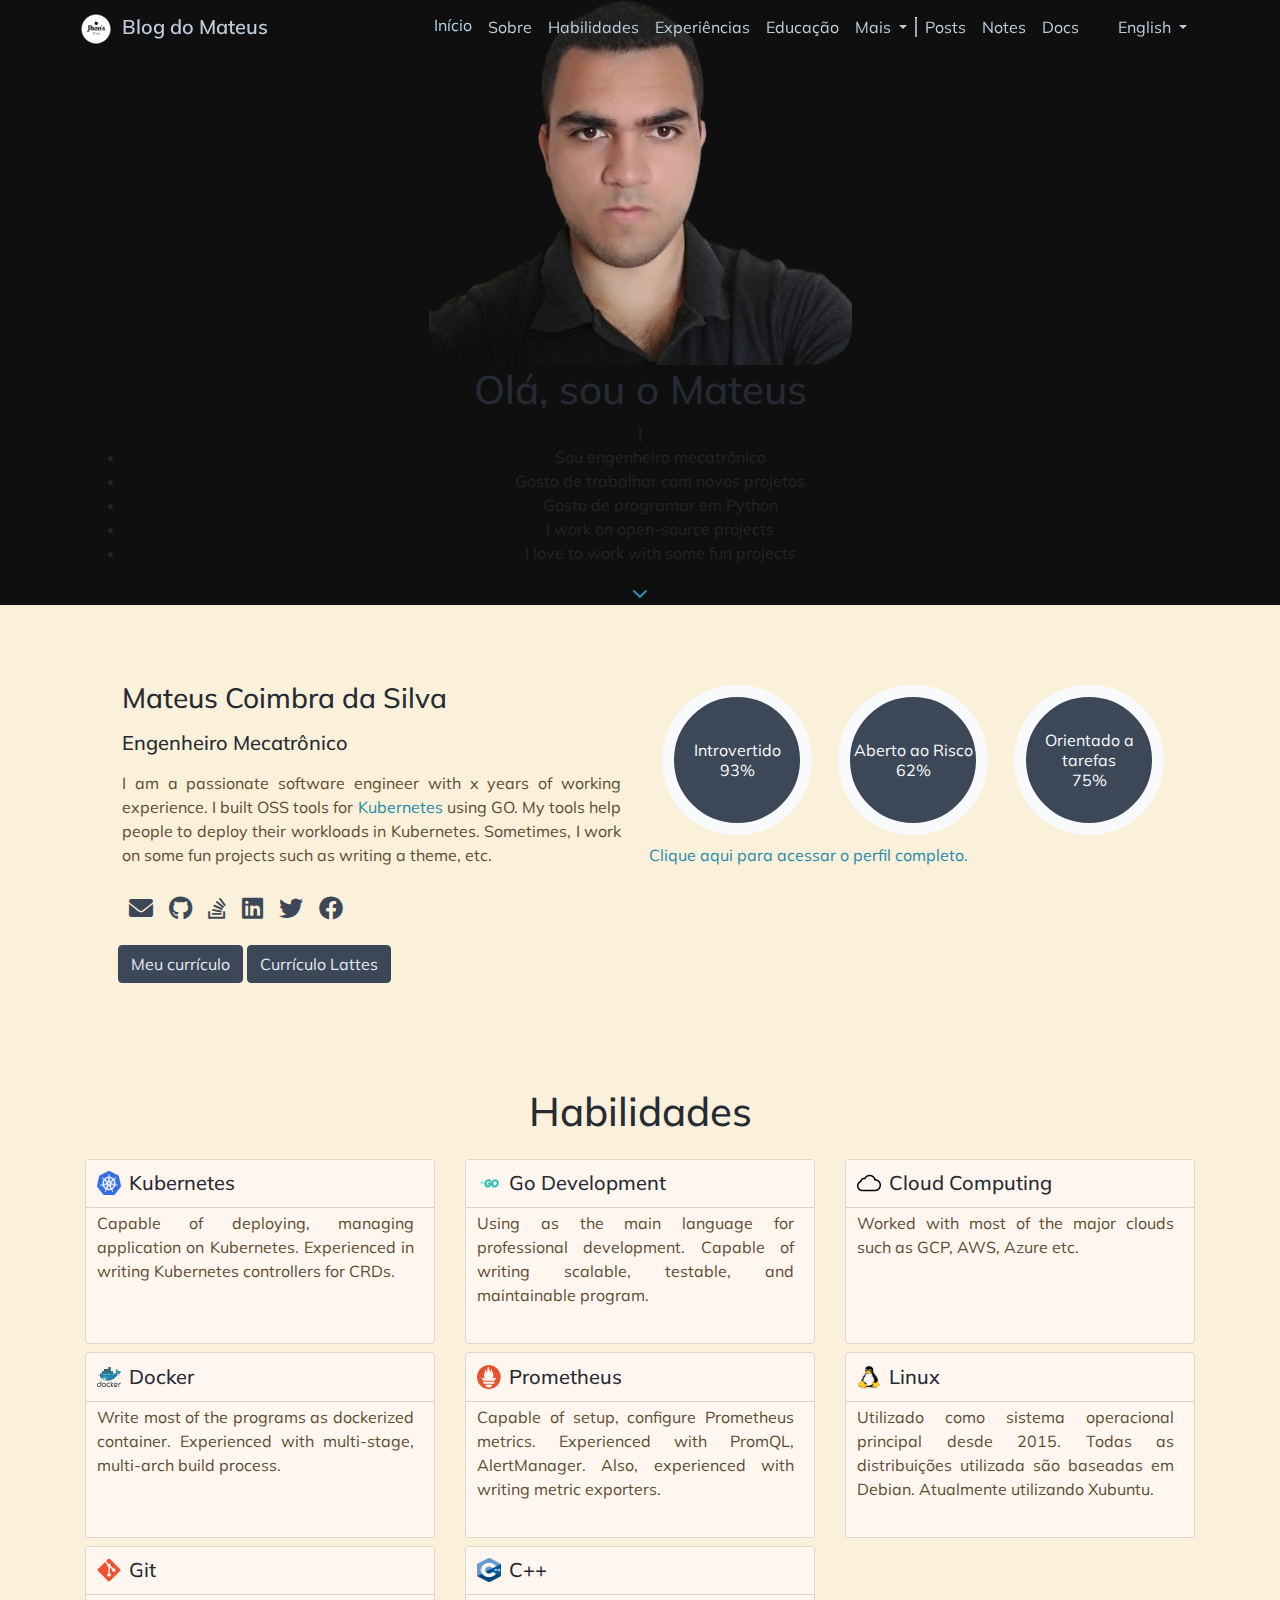
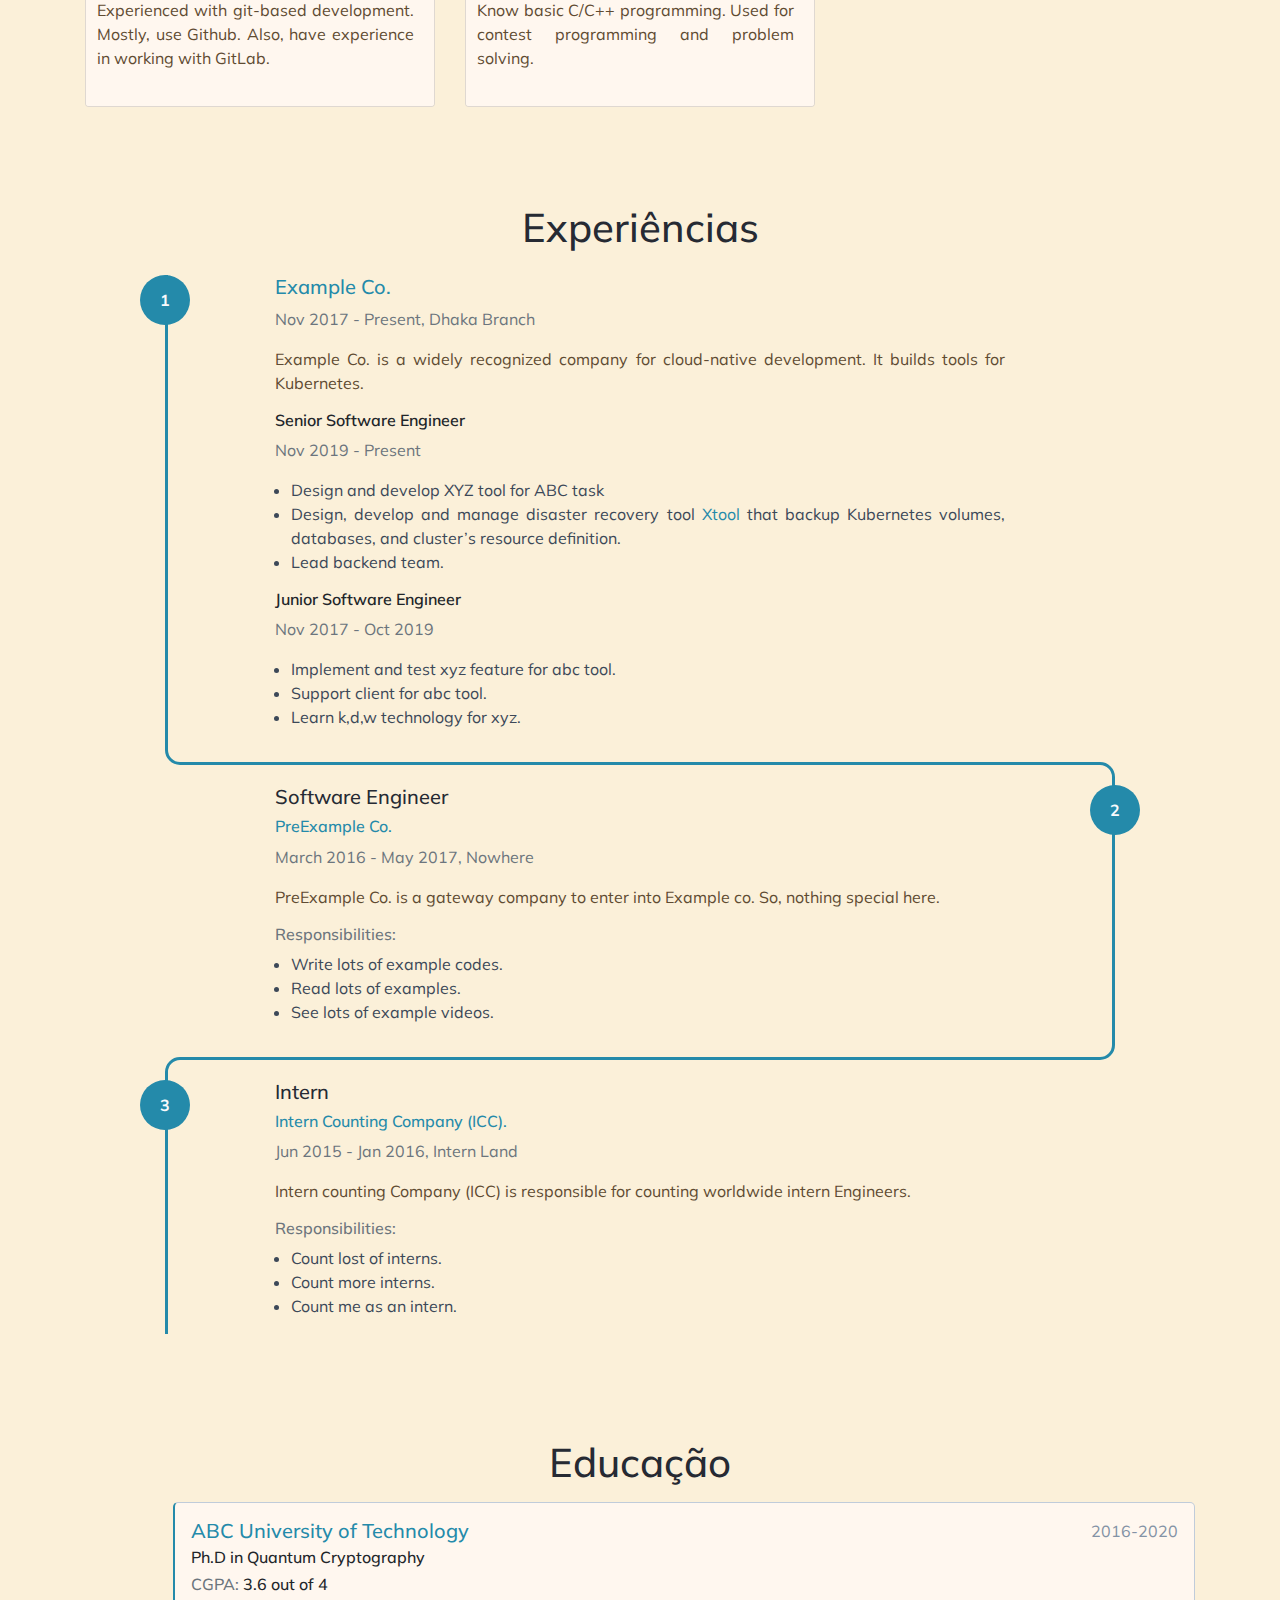
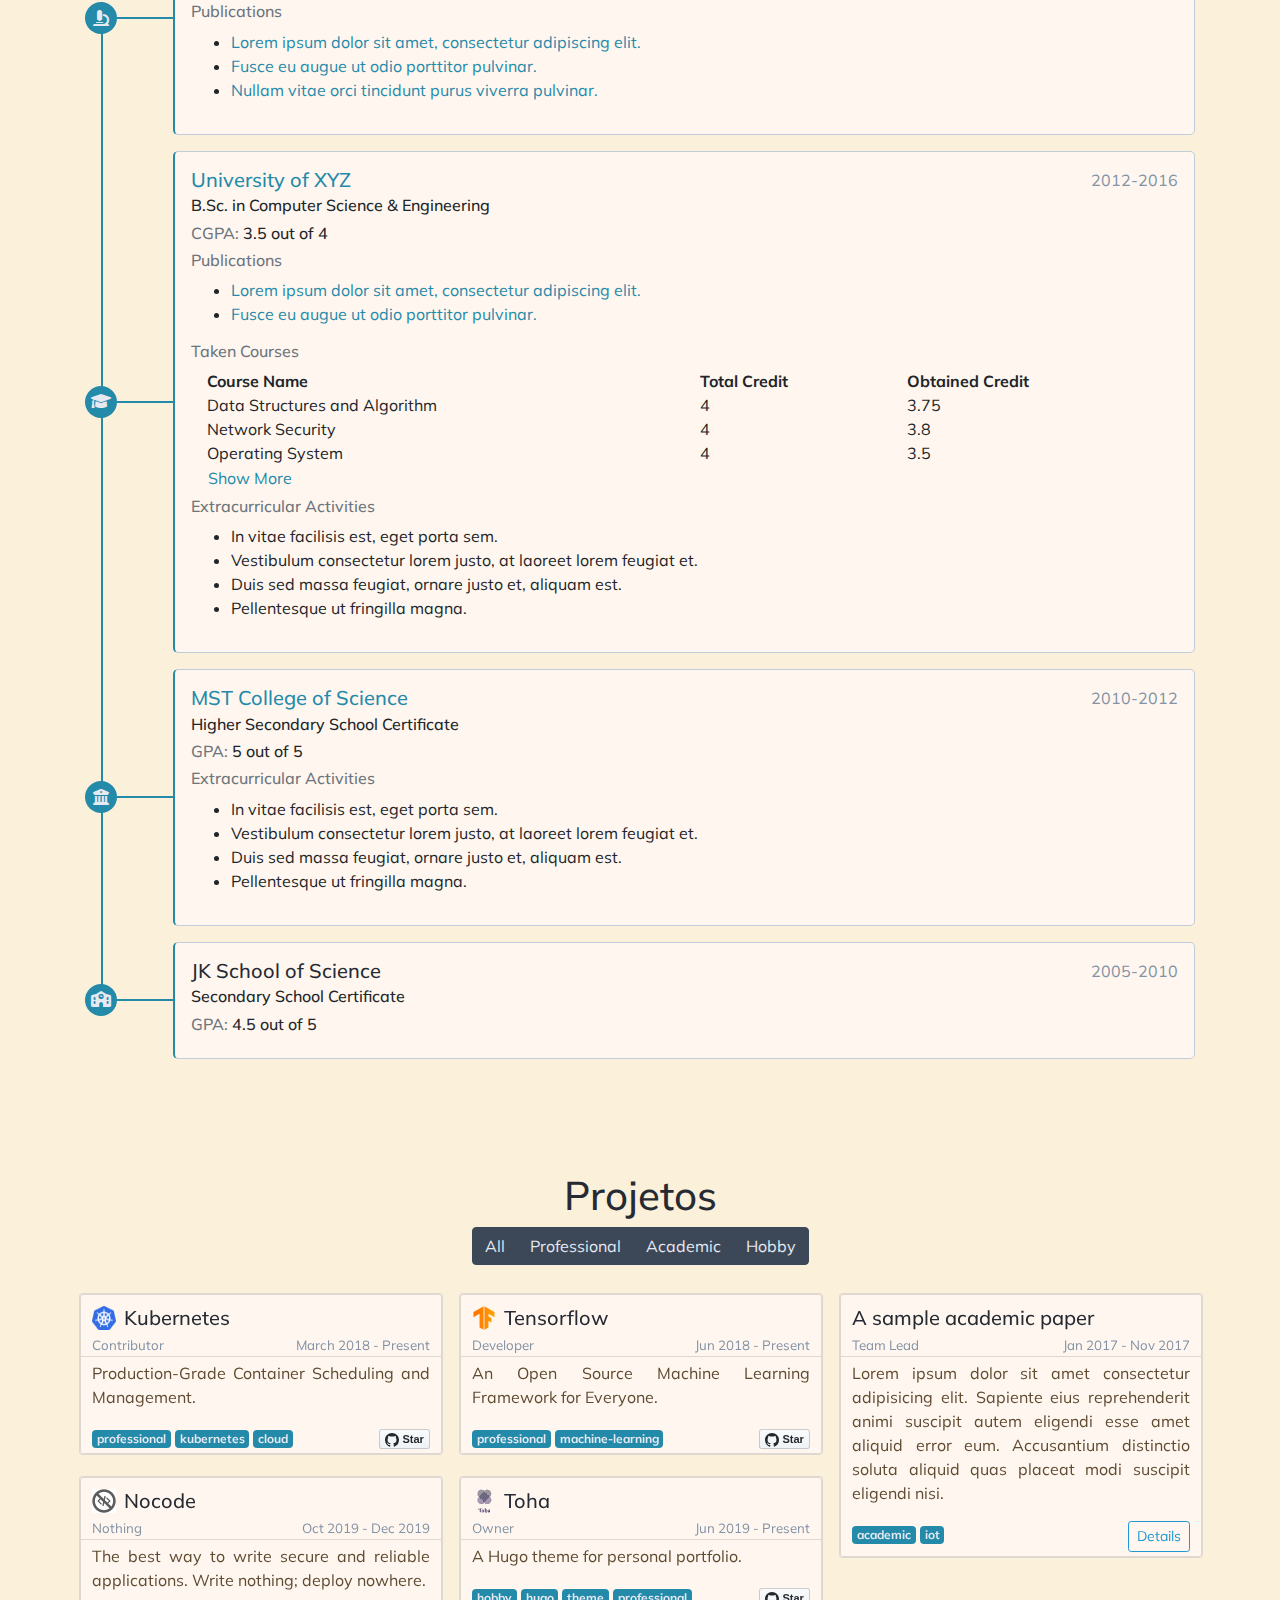
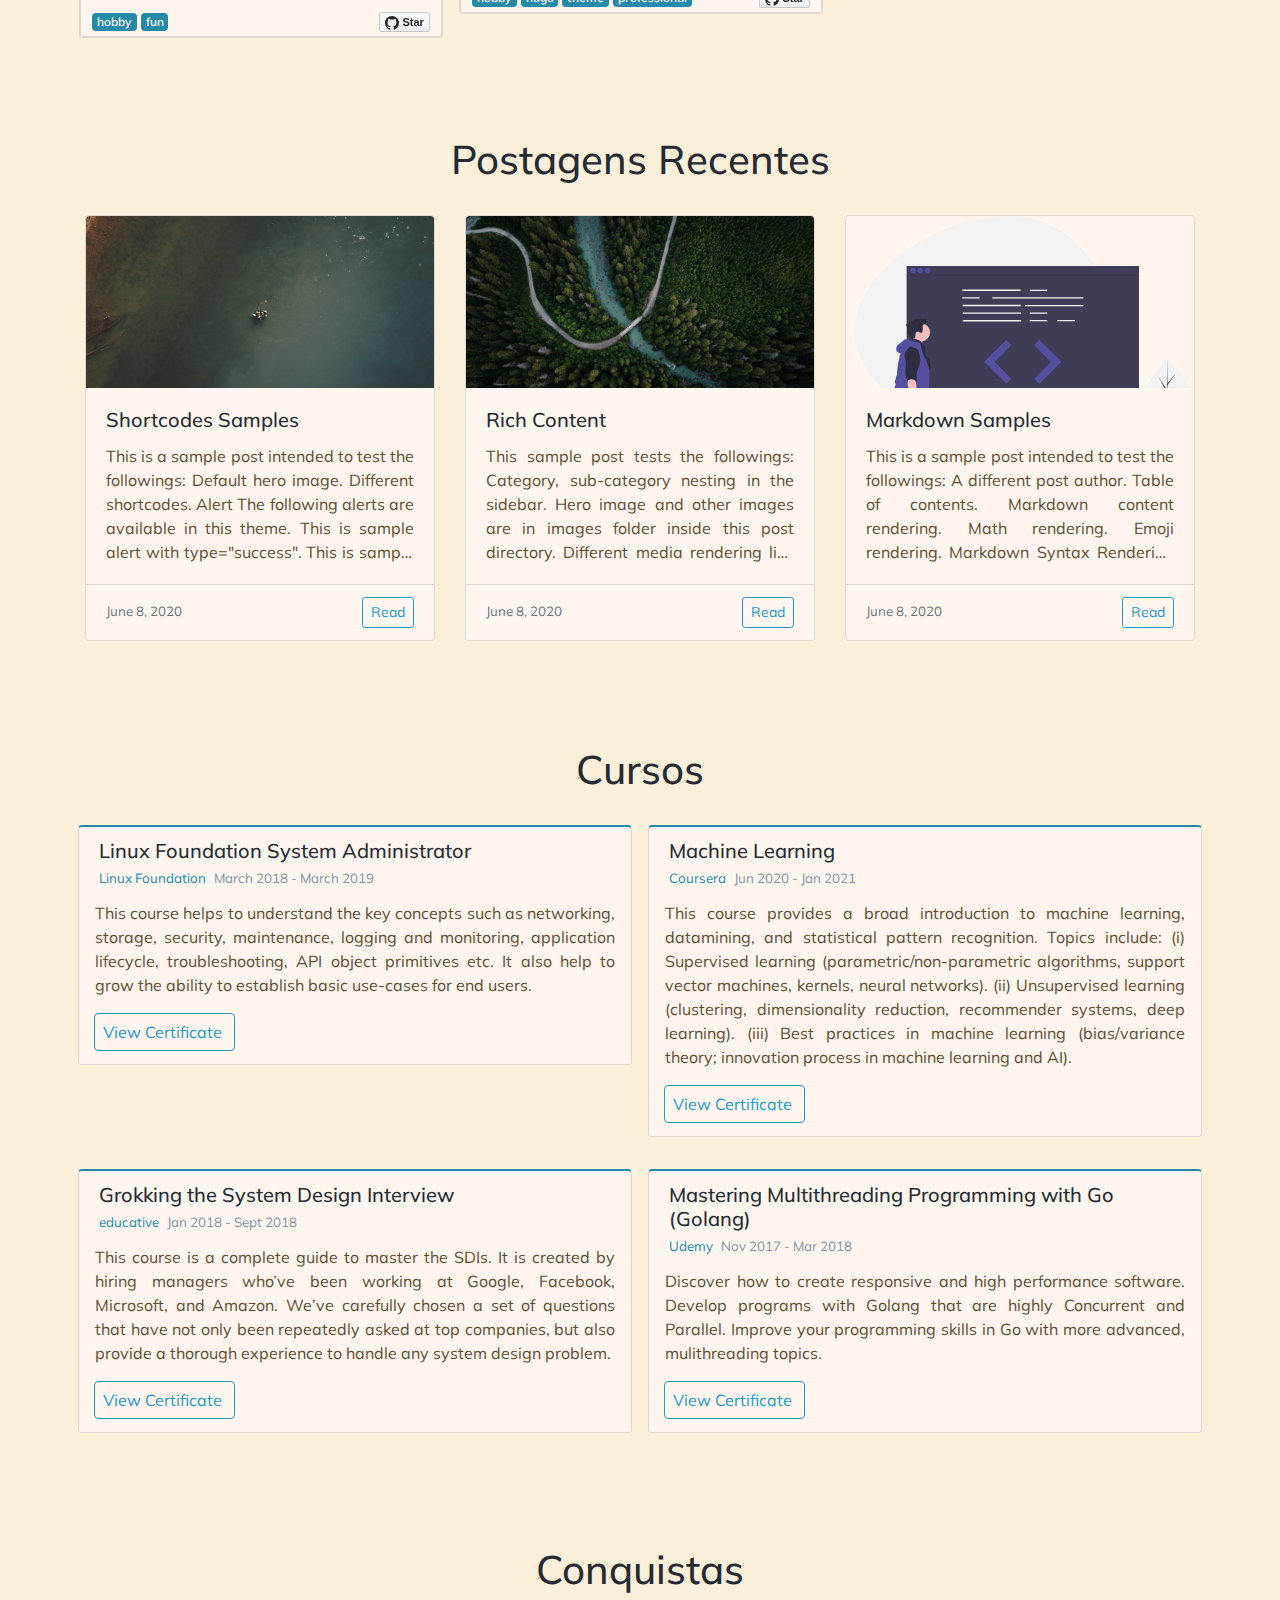
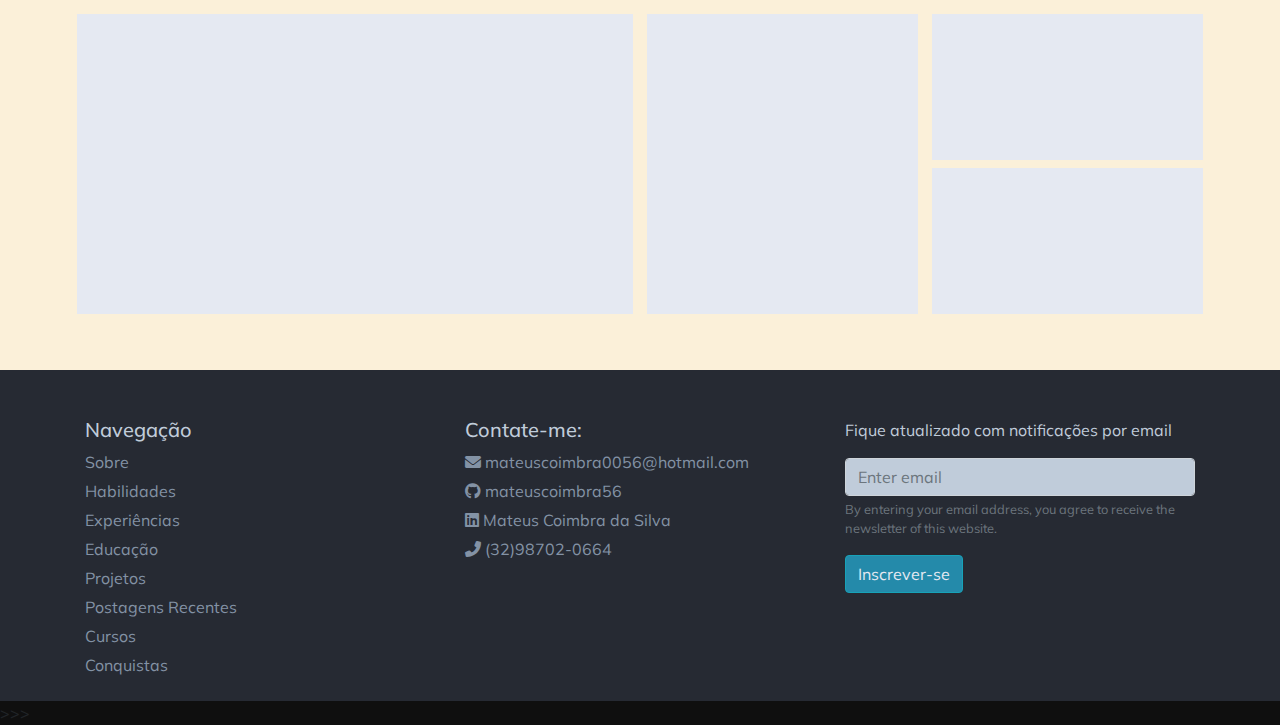
==== commit 7054e6f8: "nona mod" ====
--- a/index.html
+++ b/index.html
@@ -22,7 +22,7 @@
   <meta content="Portifólio e blog pessoal de Mateus Coimbra da Silva" property="og:description"/>
   <meta content="images/author/profile.png" property="og:image"/>
   <meta content="https://hugo-toha.github.io" property="og:url"/>
-  <link href="css/sections/home.css" rel="stylesheet"/>
+  <!-- <link href="css/sections/home.css" rel="stylesheet"/> -->
   <link href="css/sections/about.css" rel="stylesheet"/>
   <link href="css/sections/skills.css" rel="stylesheet"/>
   <link href="css/sections/experiences.css" rel="stylesheet"/>
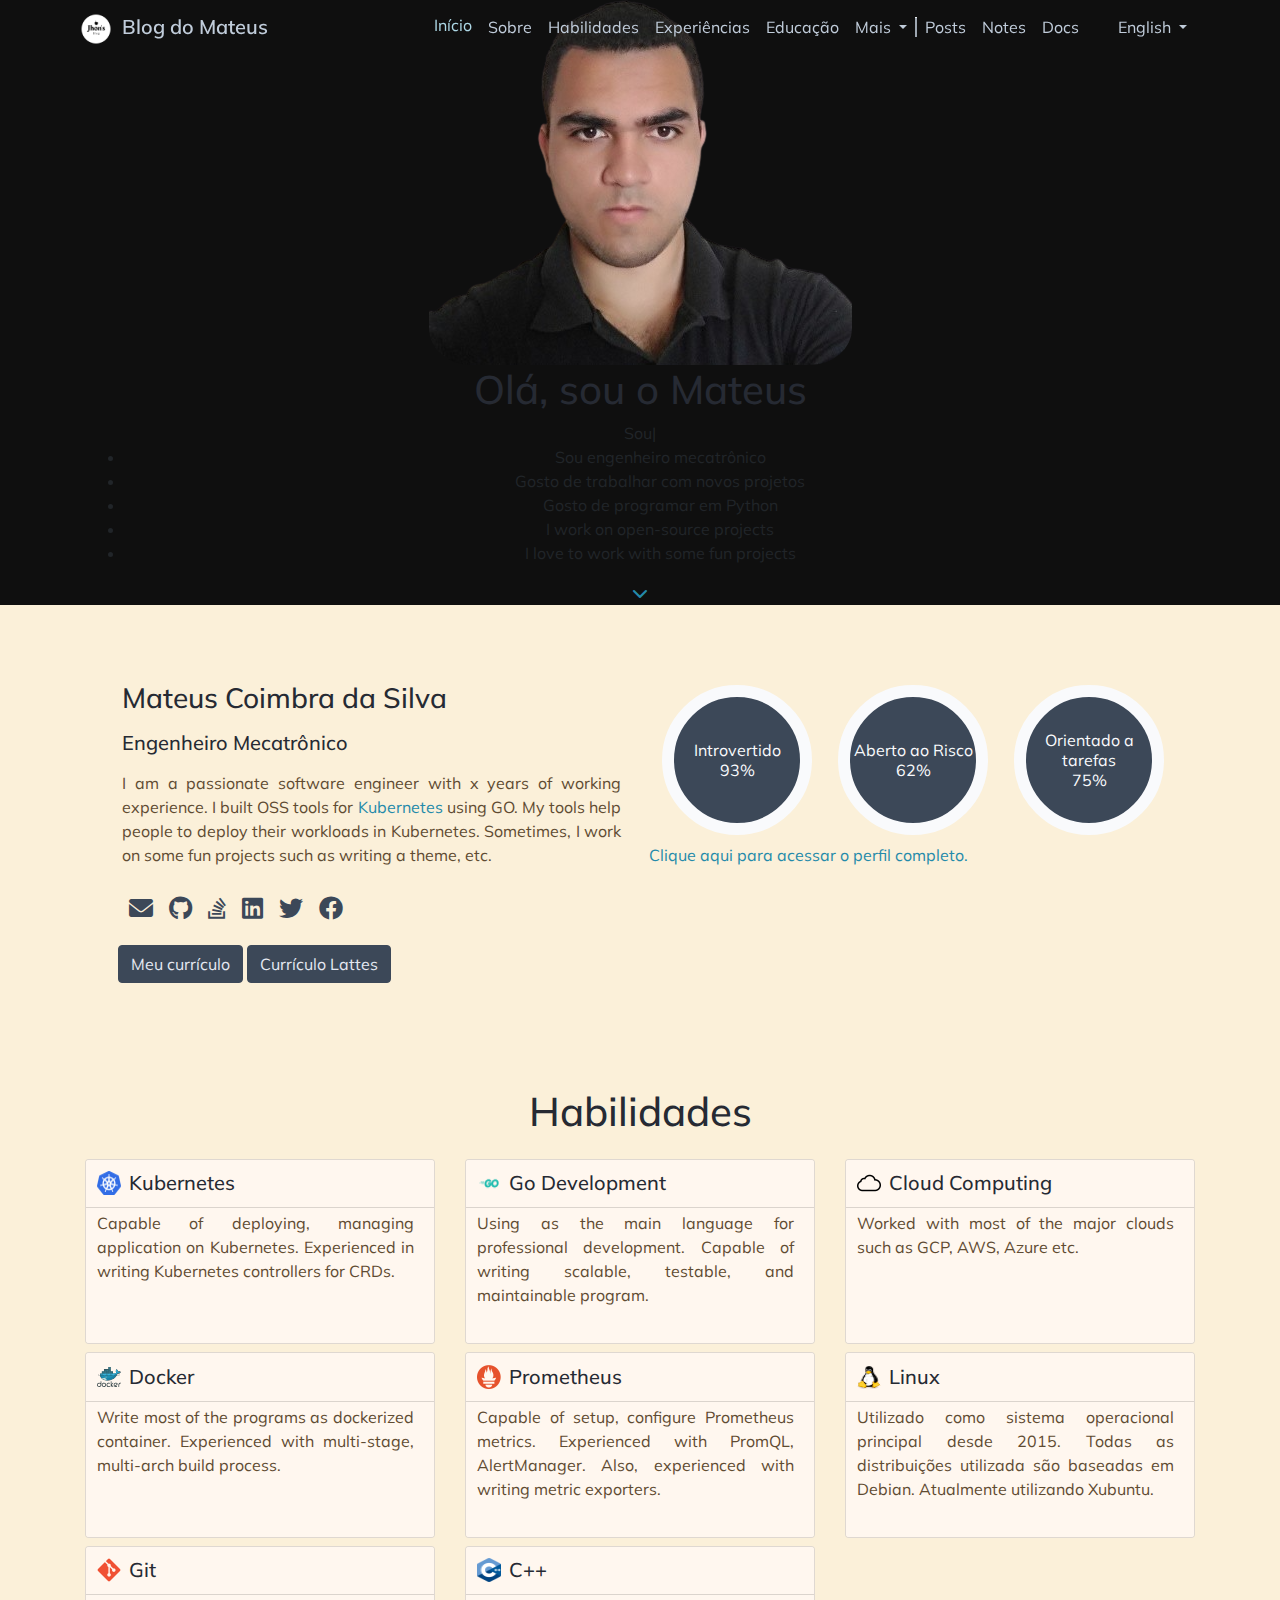
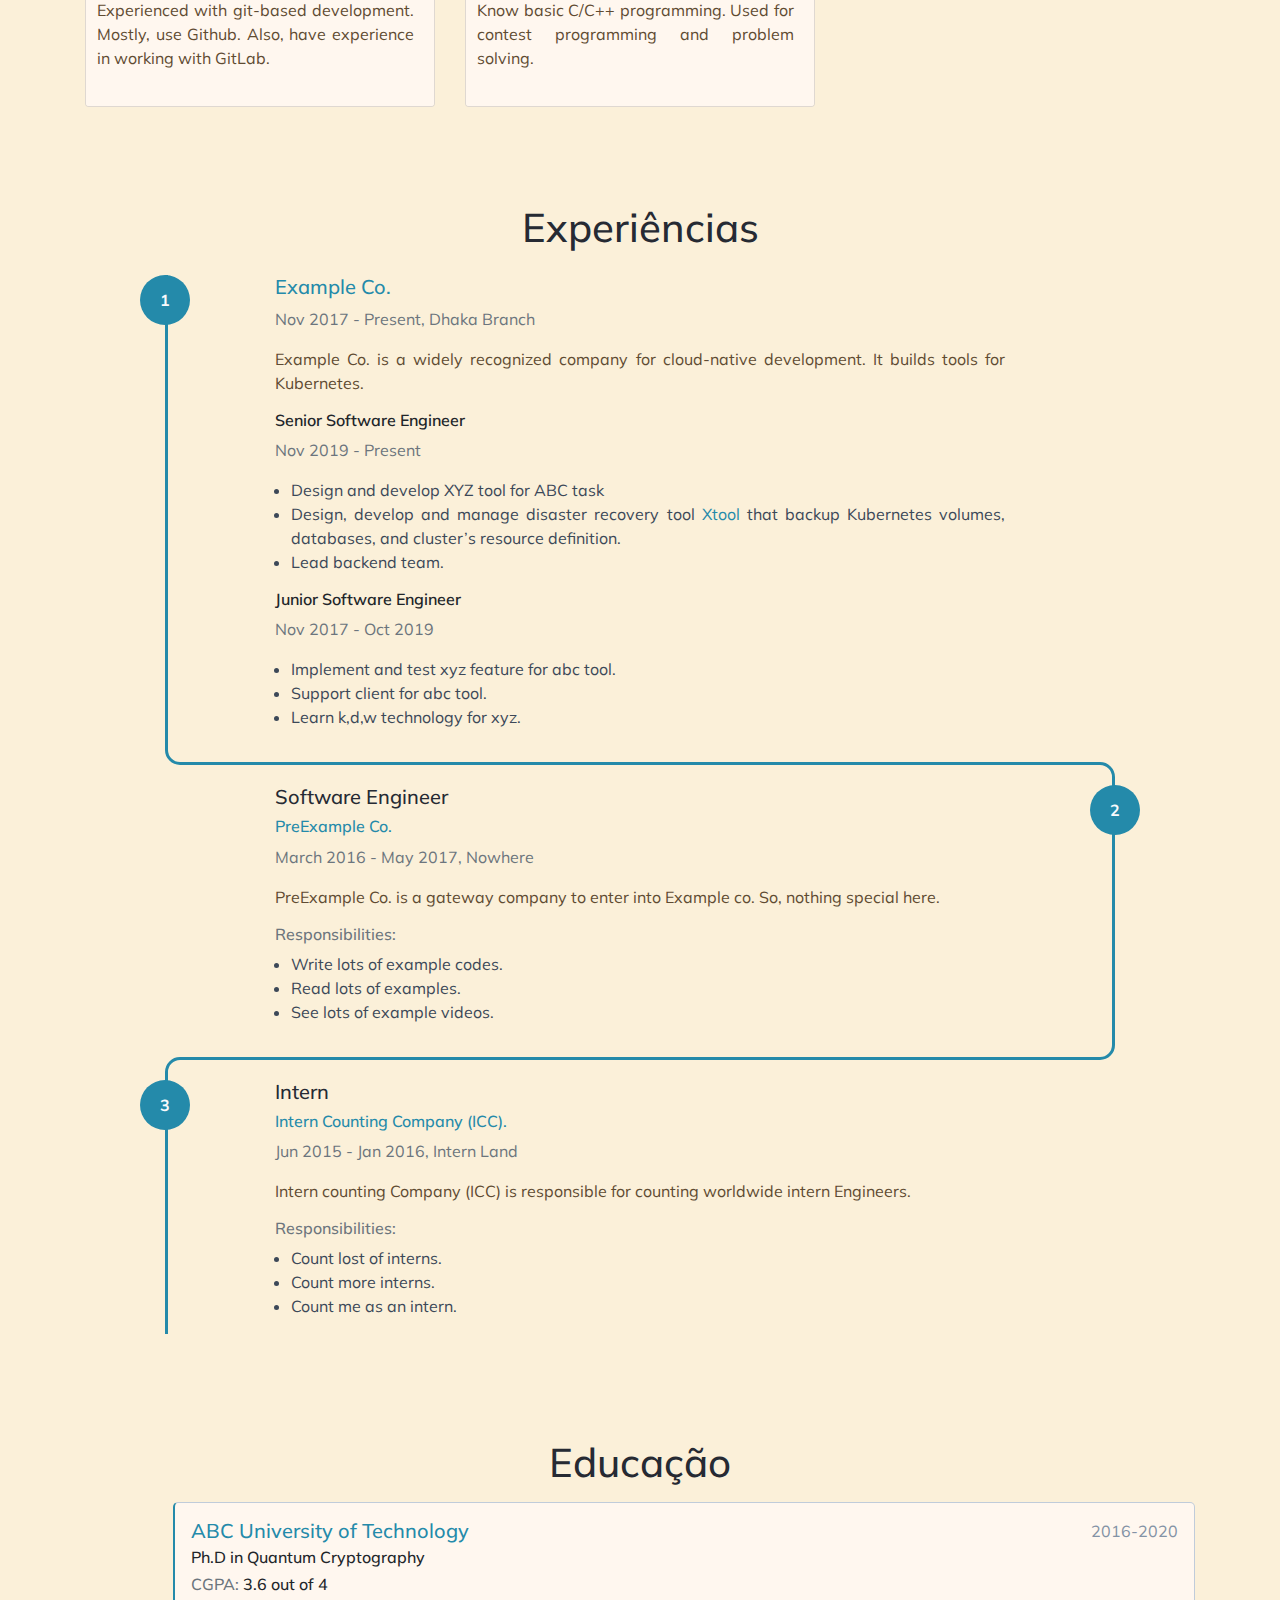
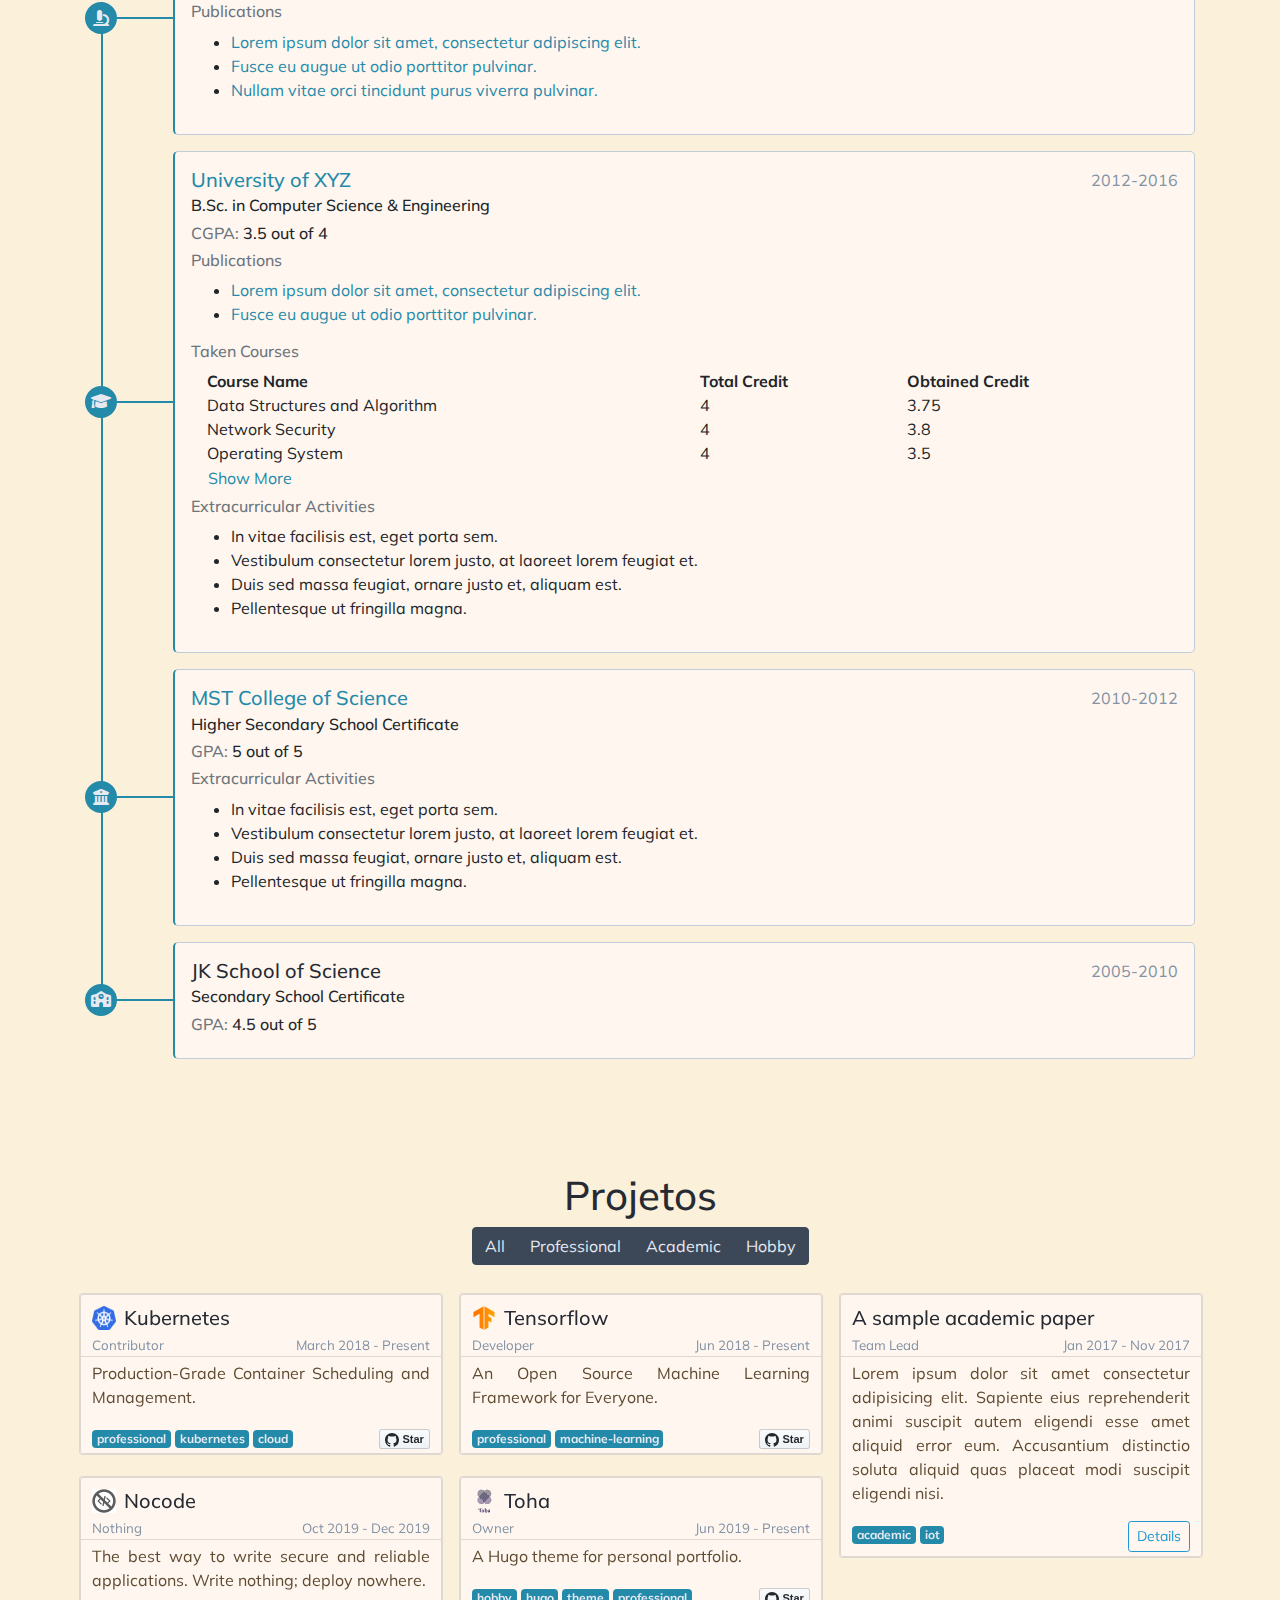
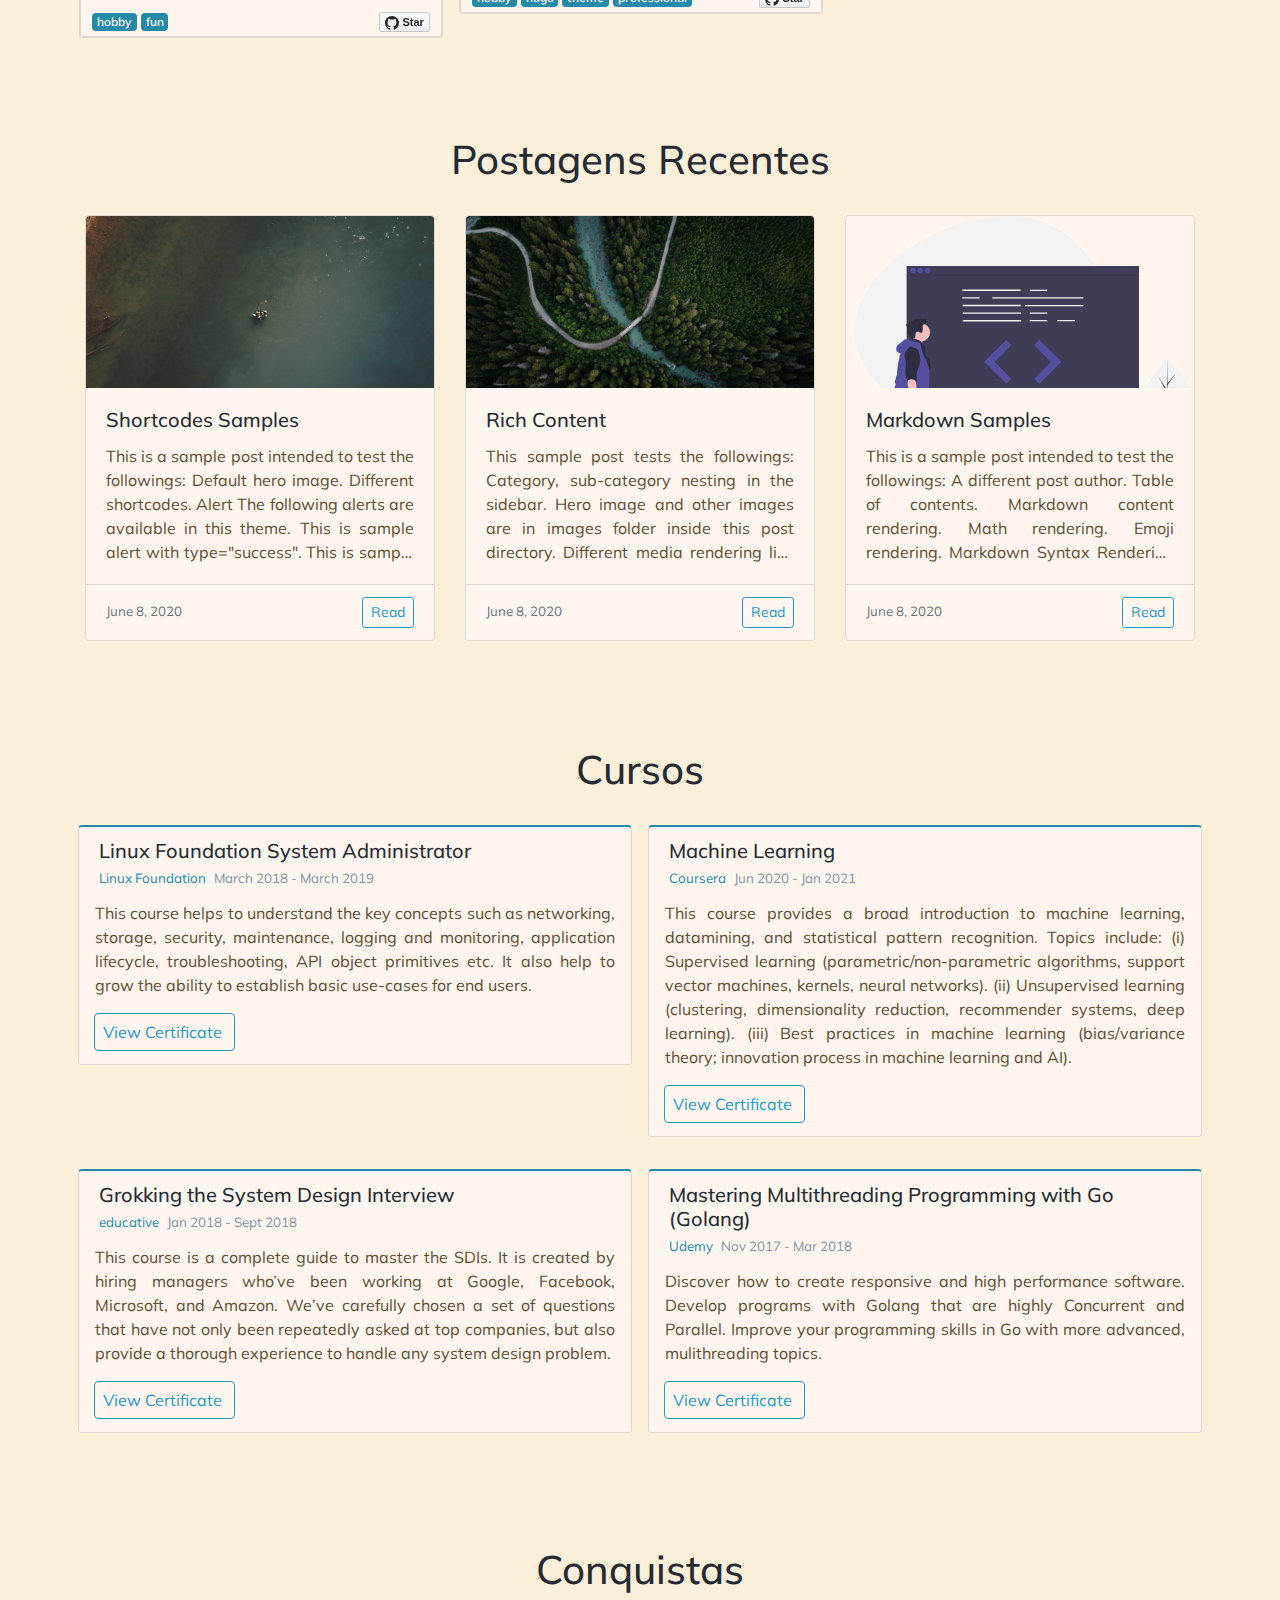
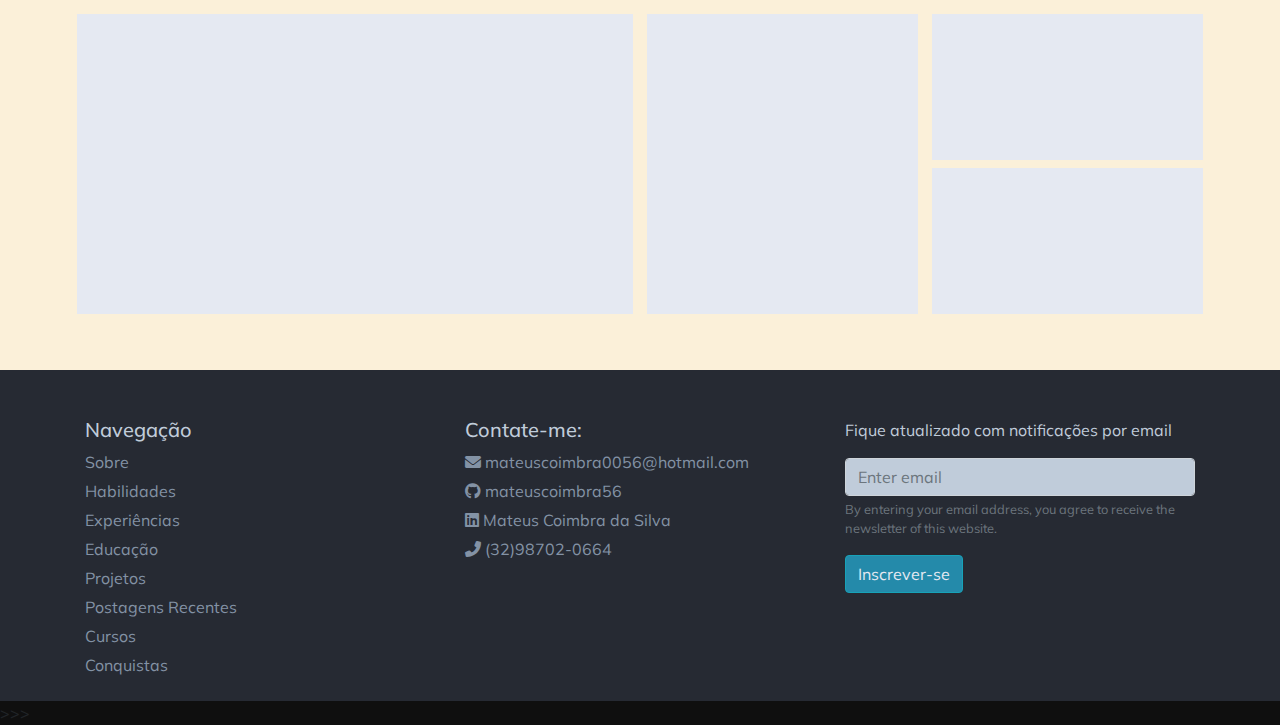
==== commit d45463d3: "decima mod" ====
--- a/index.html
+++ b/index.html
@@ -22,7 +22,7 @@
   <meta content="Portifólio e blog pessoal de Mateus Coimbra da Silva" property="og:description"/>
   <meta content="images/author/profile.png" property="og:image"/>
   <meta content="https://hugo-toha.github.io" property="og:url"/>
-  <!-- <link href="css/sections/home.css" rel="stylesheet"/> -->
+  <link href="blog/css/sections/home.css" rel="stylesheet"/>
   <link href="css/sections/about.css" rel="stylesheet"/>
   <link href="css/sections/skills.css" rel="stylesheet"/>
   <link href="css/sections/experiences.css" rel="stylesheet"/>
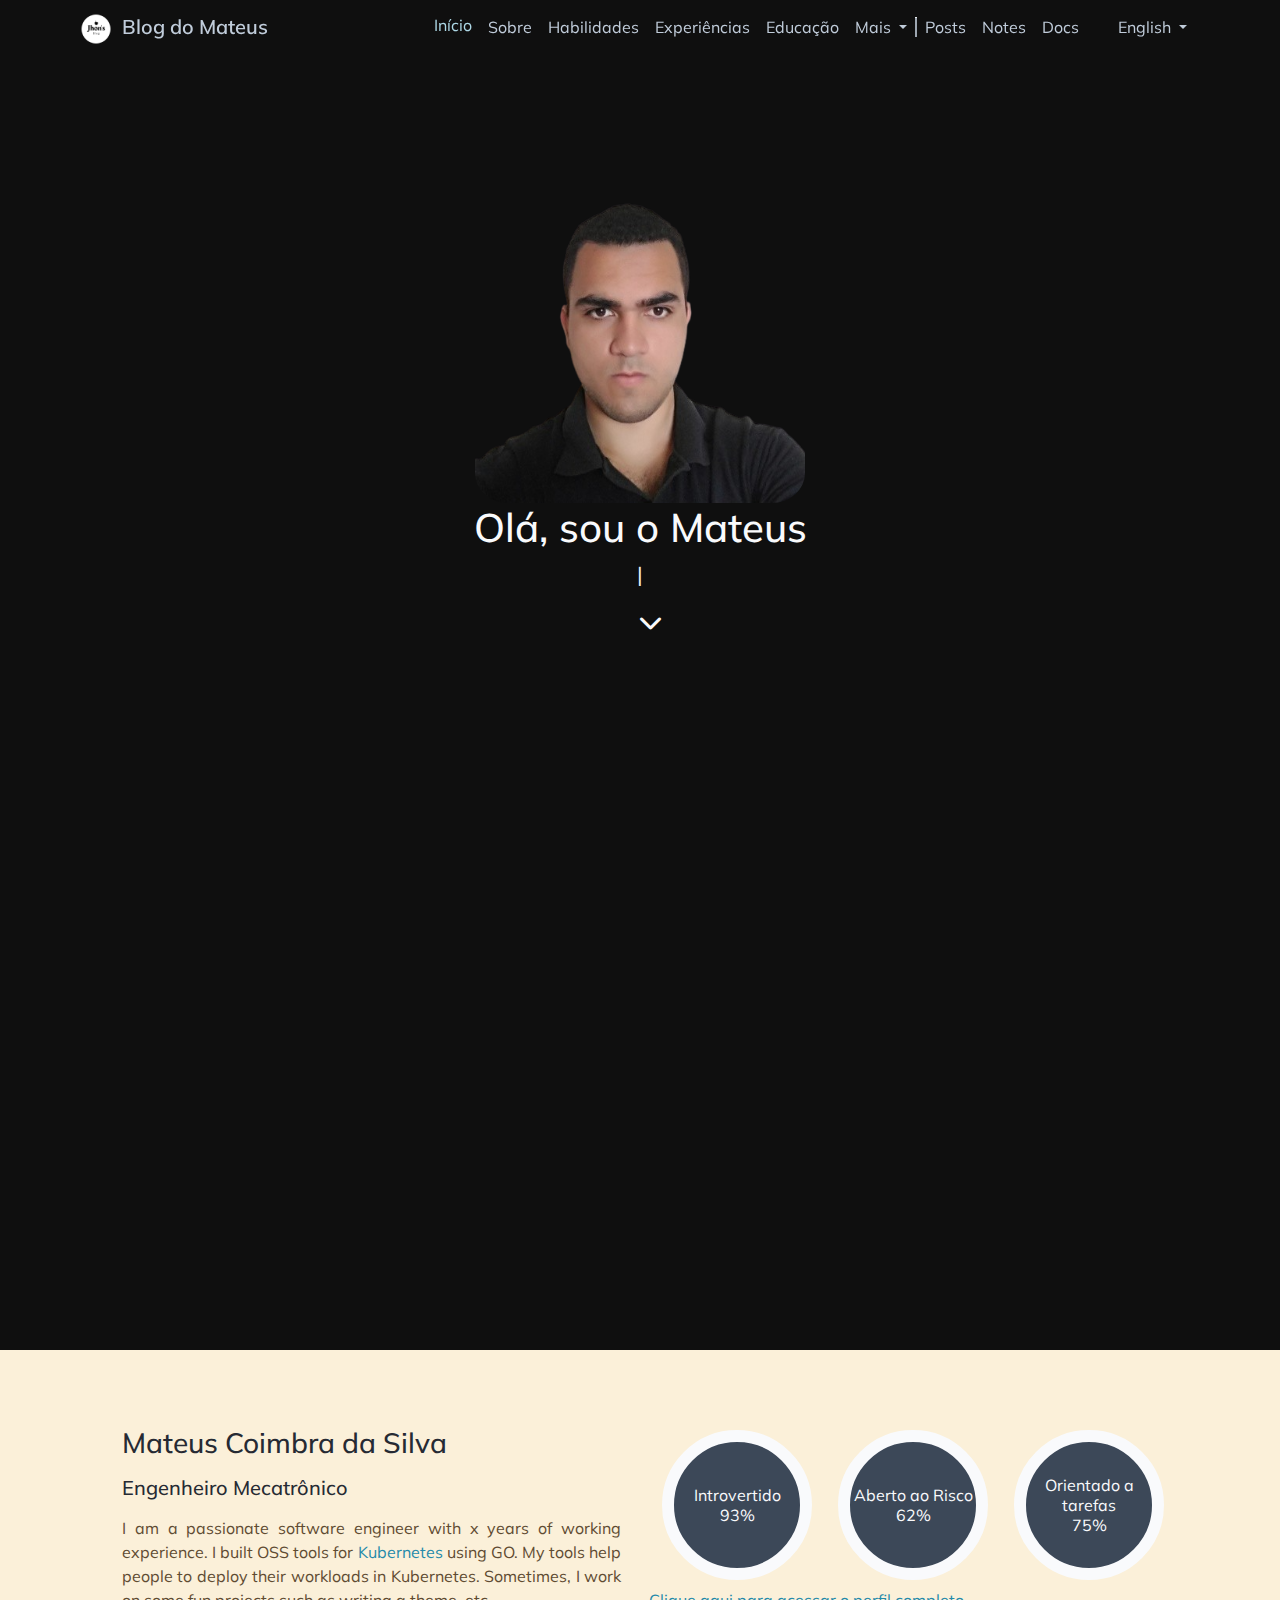
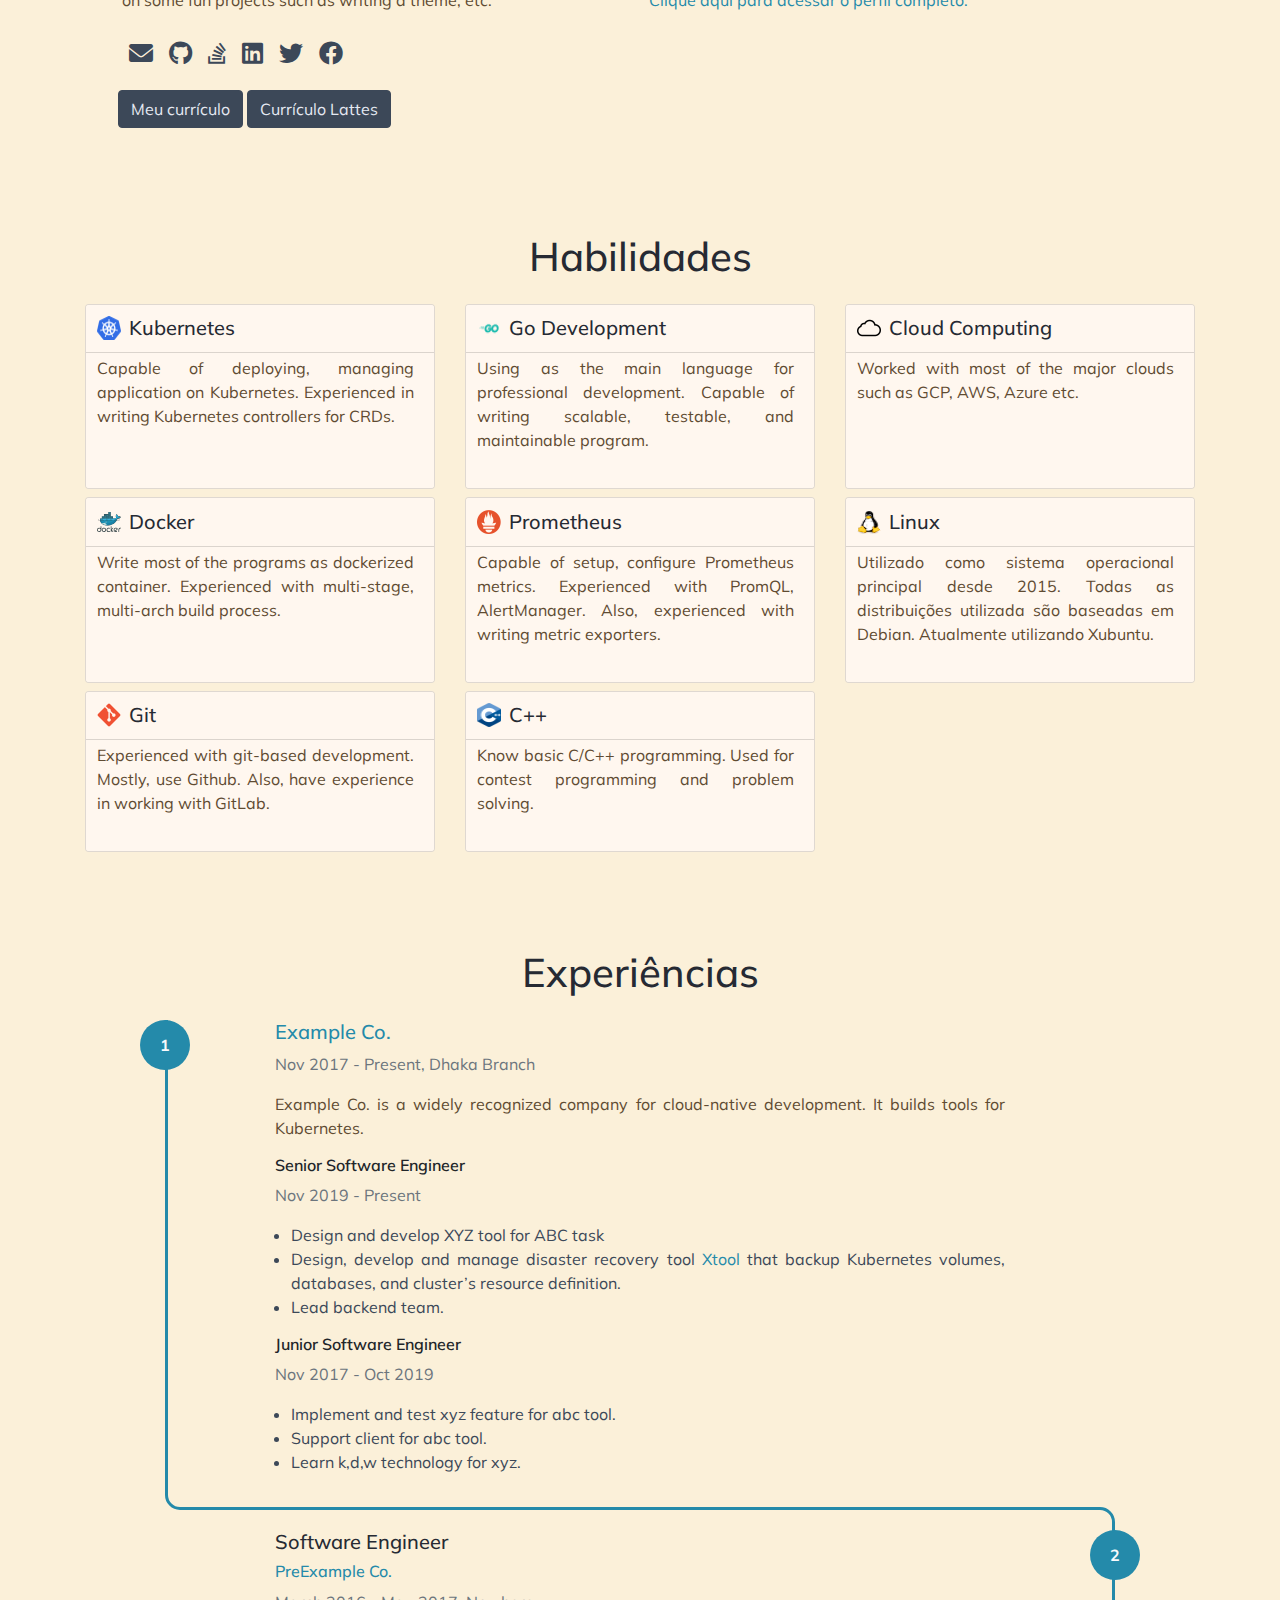
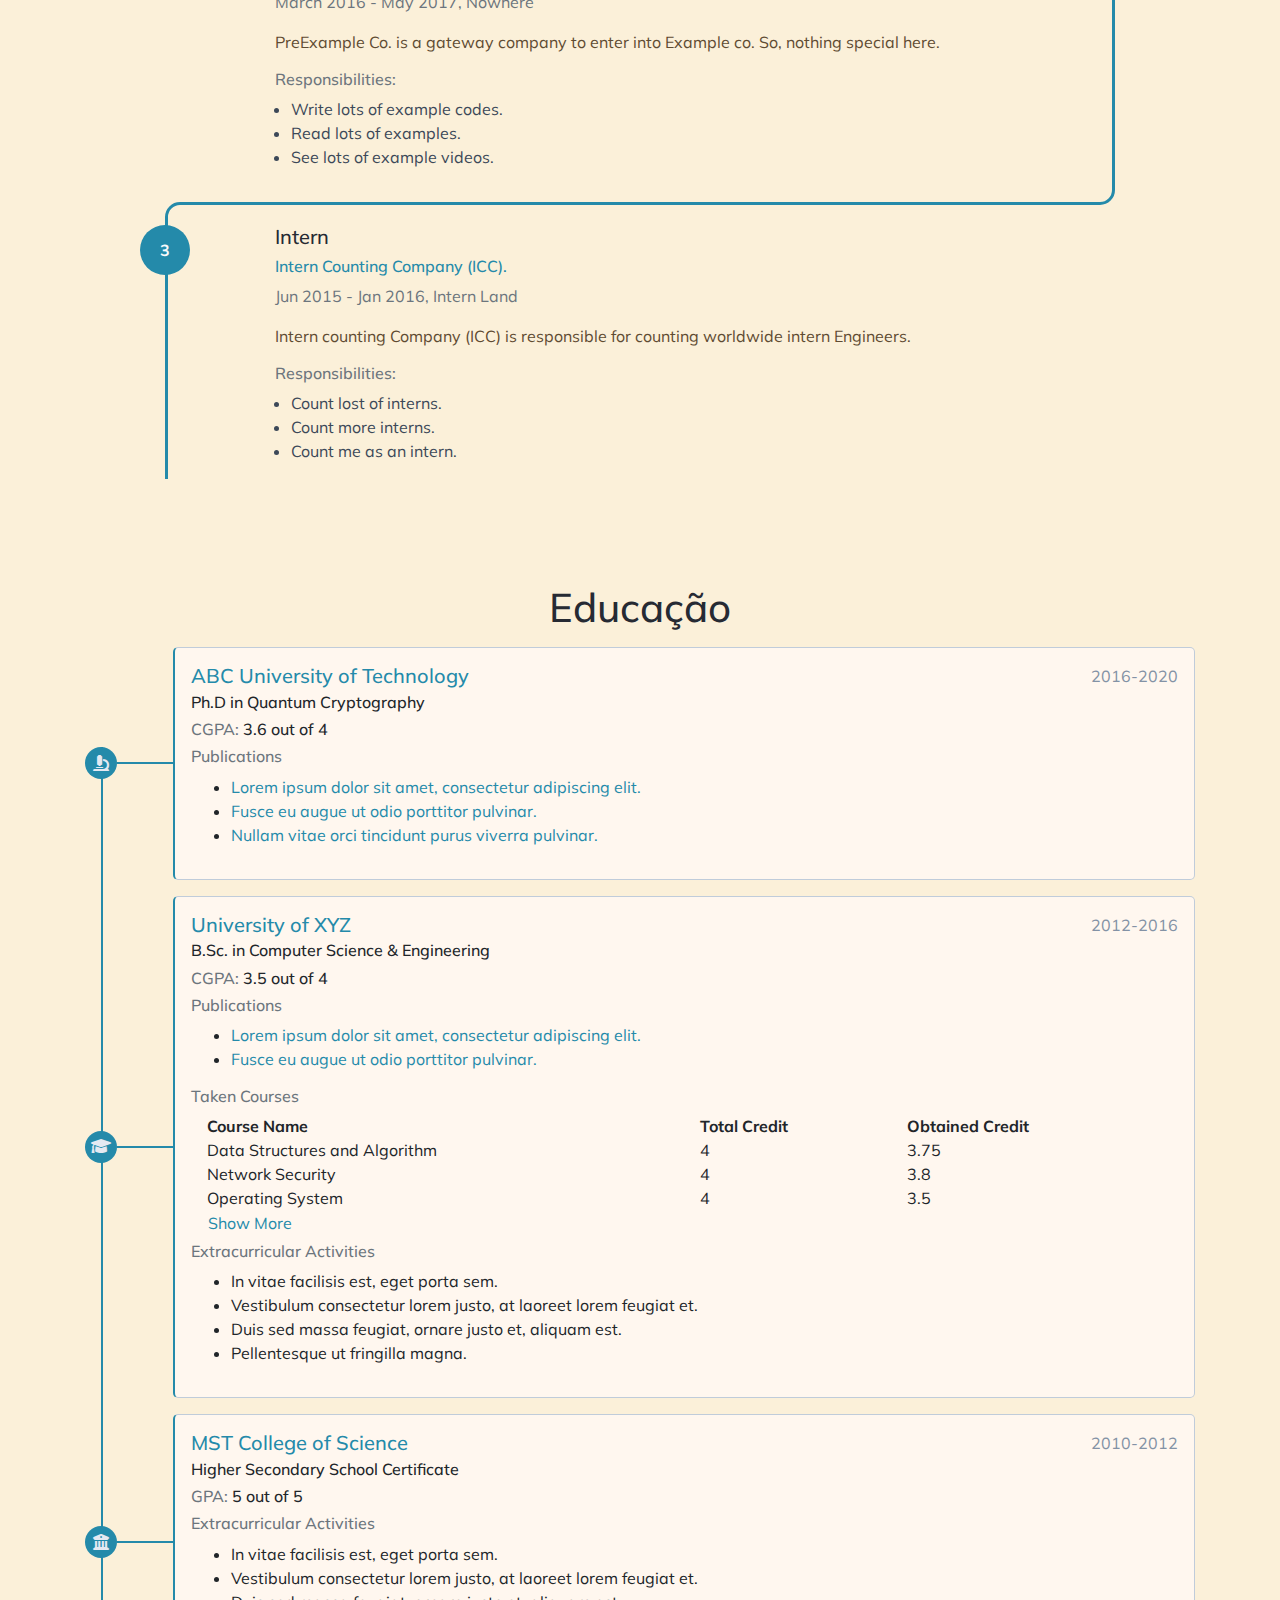
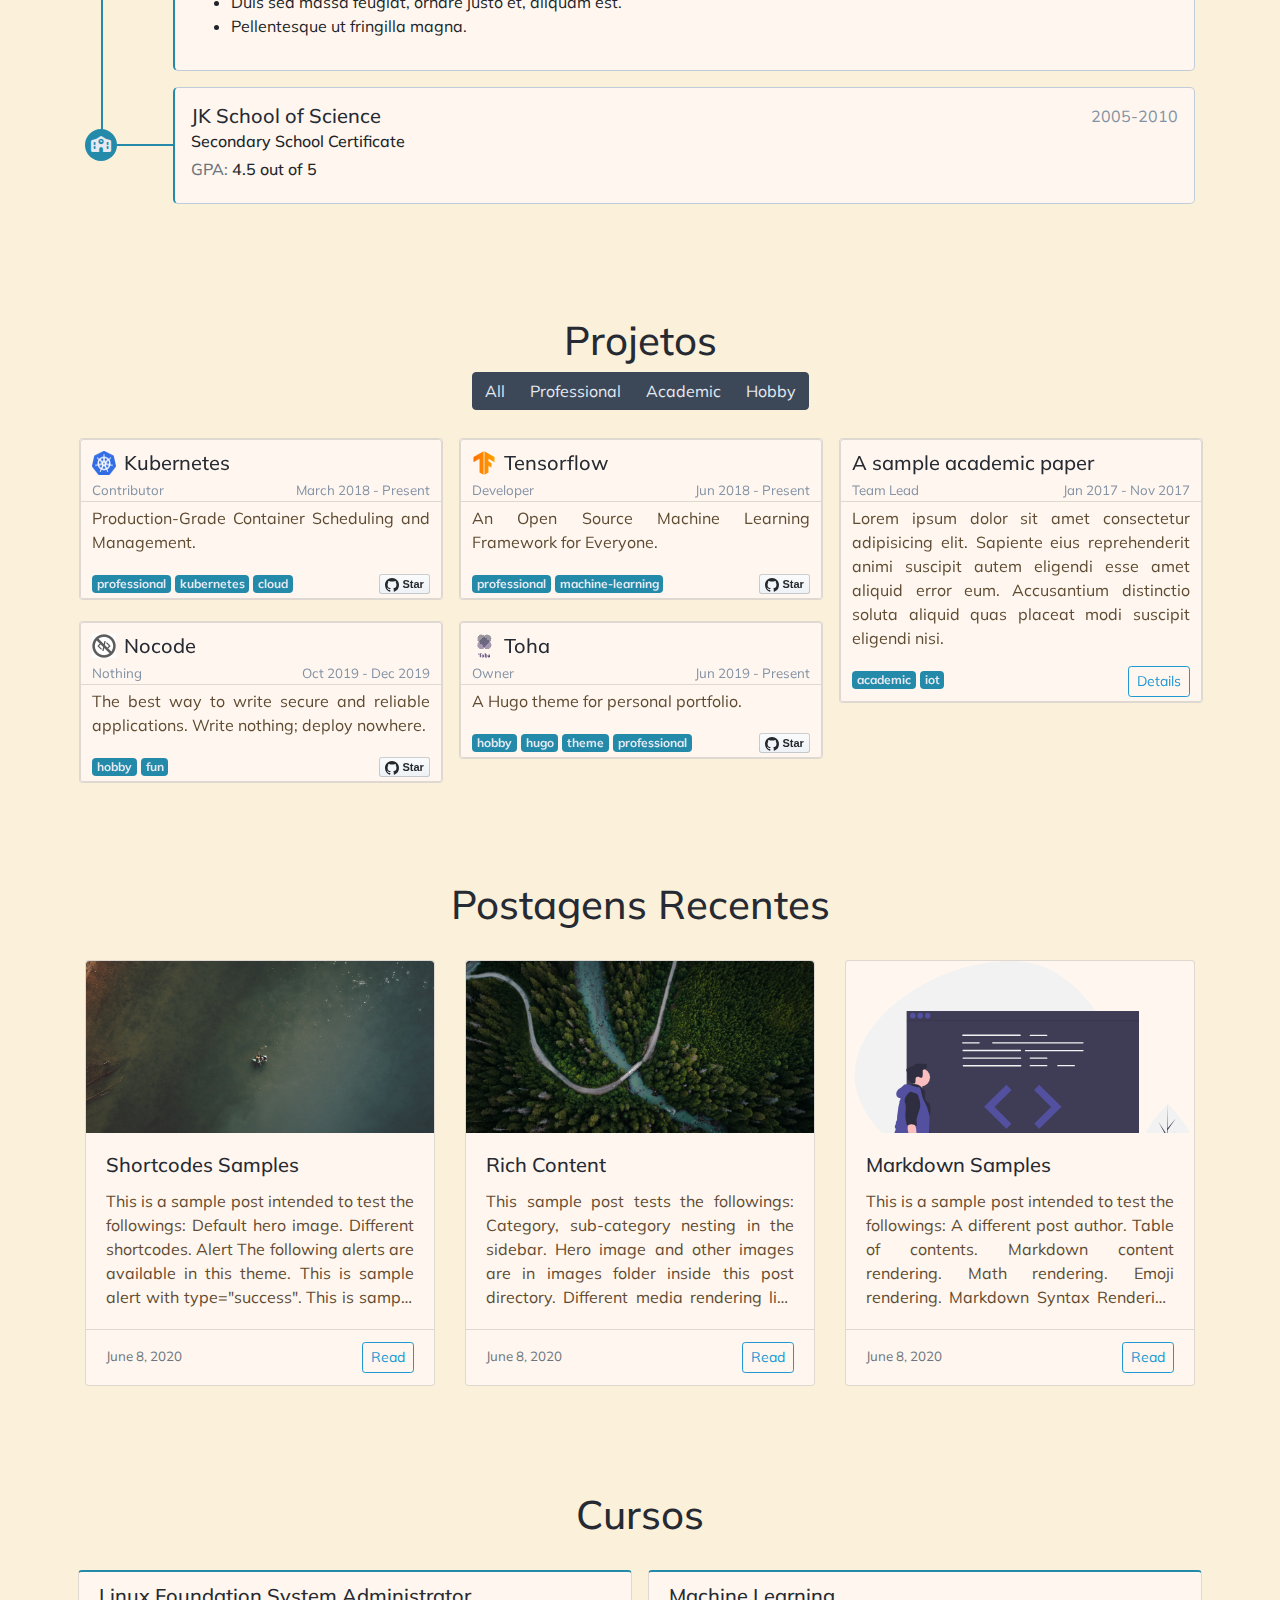
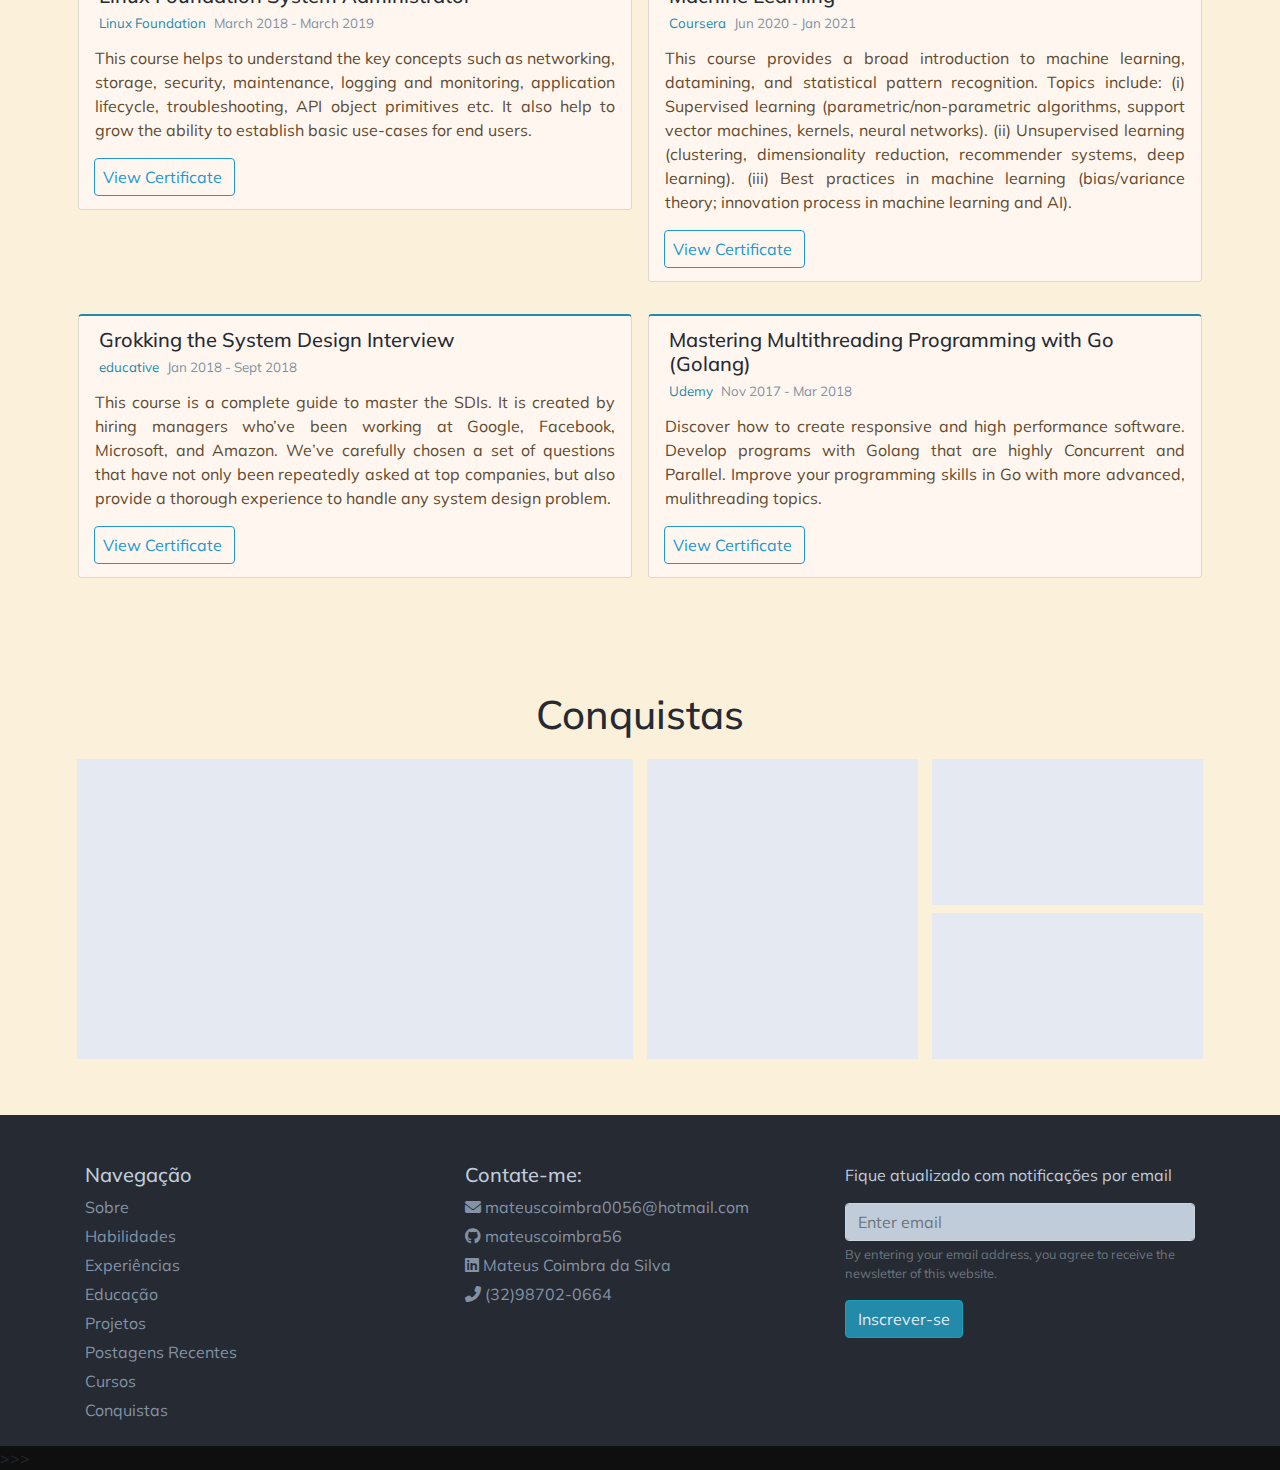
==== commit ba7f3b4e: "11 mod" ====
--- a/index.html
+++ b/index.html
@@ -22,7 +22,7 @@
   <meta content="Portifólio e blog pessoal de Mateus Coimbra da Silva" property="og:description"/>
   <meta content="images/author/profile.png" property="og:image"/>
   <meta content="https://hugo-toha.github.io" property="og:url"/>
-  <link href="blog/css/sections/home.css" rel="stylesheet"/>
+  <link href="css/sections/home.css" rel="stylesheet"/>
   <link href="css/sections/about.css" rel="stylesheet"/>
   <link href="css/sections/skills.css" rel="stylesheet"/>
   <link href="css/sections/experiences.css" rel="stylesheet"/>
--- a/css/sections/home.css
+++ b/css/sections/home.css
@@ -0,0 +1,163 @@
+.home {
+  height: 150vh;
+  padding: 0;
+  margin: 0;
+  color:  #f9fafc;
+  overflow: hidden;
+}
+
+.background {
+  height: 100%;
+  width: 100%;
+  padding: 0;
+  margin: 0;
+  background-attachment: fixed;
+  background-position: bottom;
+  transform: scale(1);
+  /* filter: blur(3px); */
+  background-size: cover;
+}
+
+/*
+  Resolves https://github.com/hossainemruz/toha/issues/70
+
+  fixed attached images use the whole <body> size. On mobile this can get really
+  tall which blows your image out. Setting the attachment back to scroll allows
+  your cover image to stretch within its own container
+*/
+@supports (-webkit-touch-callout: none) {
+  .background {
+    background-attachment: scroll;
+  }
+}
+
+.content {
+  position: relative;
+  top: -85%;
+  height: 70%;
+}
+
+.home img {
+  width: 330px;
+  height: 300px;
+  /* background-color: #e7e7ef; */
+  padding: 0px;
+}
+
+.home .greeting, .home .greeting-subtitle {
+  color: #f9fafc;
+}
+
+.home .typing-carousel {
+  font-size: 16pt;
+  color: #f0f0f0;
+}
+
+#typing-carousel-data {
+  display: none;
+  
+}
+
+.arrow {
+  position: absolute;
+  color: #f9fafc;
+  font-size: 1.5rem;
+  margin-top: 20px;
+}
+
+.bounce {
+  -webkit-animation: bounce 2s infinite;
+          animation: bounce 2s infinite;
+}
+
+@-webkit-keyframes bounce {
+  0%,
+  20%,
+  50%,
+  80%,
+  100% {
+    transform: translateY(0);
+  }
+  40% {
+    transform: translateY(-30px);
+  }
+  60% {
+    transform: translateY(-15px);
+  }
+}
+
+@keyframes bounce {
+  0%,
+  20%,
+  50%,
+  80%,
+  100% {
+    transform: translateY(0);
+  }
+  40% {
+    transform: translateY(-30px);
+  }
+  60% {
+    transform: translateY(-15px);
+  }
+}
+
+/* ============= Device specific fixes ======= */
+
+/* Large screens such as TV */
+@media only screen and (min-width: 1824px) {
+}
+
+/* Extra large devices (large desktops, 1200px and up) */
+
+@media (max-width: 1400px) {
+}
+
+@media (max-width: 1200px) {
+}
+
+/* IPad Pro */
+@media (max-width: 1024px) {
+}
+
+/*  Large devices (desktops, 992px and up) */
+
+@media (max-width: 992px) {
+}
+
+/* Medium devices (tablets, 768px and up) */
+
+@media only screen and (max-width: 768px) {
+}
+
+/* Small devices (landscape phones, 576px and up) */
+
+@media only screen and (max-width: 576px) {
+  .content {
+    position: relative;
+    top: -75%;
+    height: 65%;
+  }
+
+  .home img {
+    width: 140px;
+    max-width: 50%;
+    height: auto;
+  }
+
+  .home .greeting {
+    font-size: 24pt;
+  }
+}
+
+/* iPhoneX, iPhone 6,7,8 */
+@media only screen and (max-width: 375px) {
+}
+
+/* Galaxy S5, Moto G4 */
+@media only screen and (max-width: 360px) {
+}
+
+/* iPhone 5 or before */
+@media only screen and (max-width: 320px) {
+}
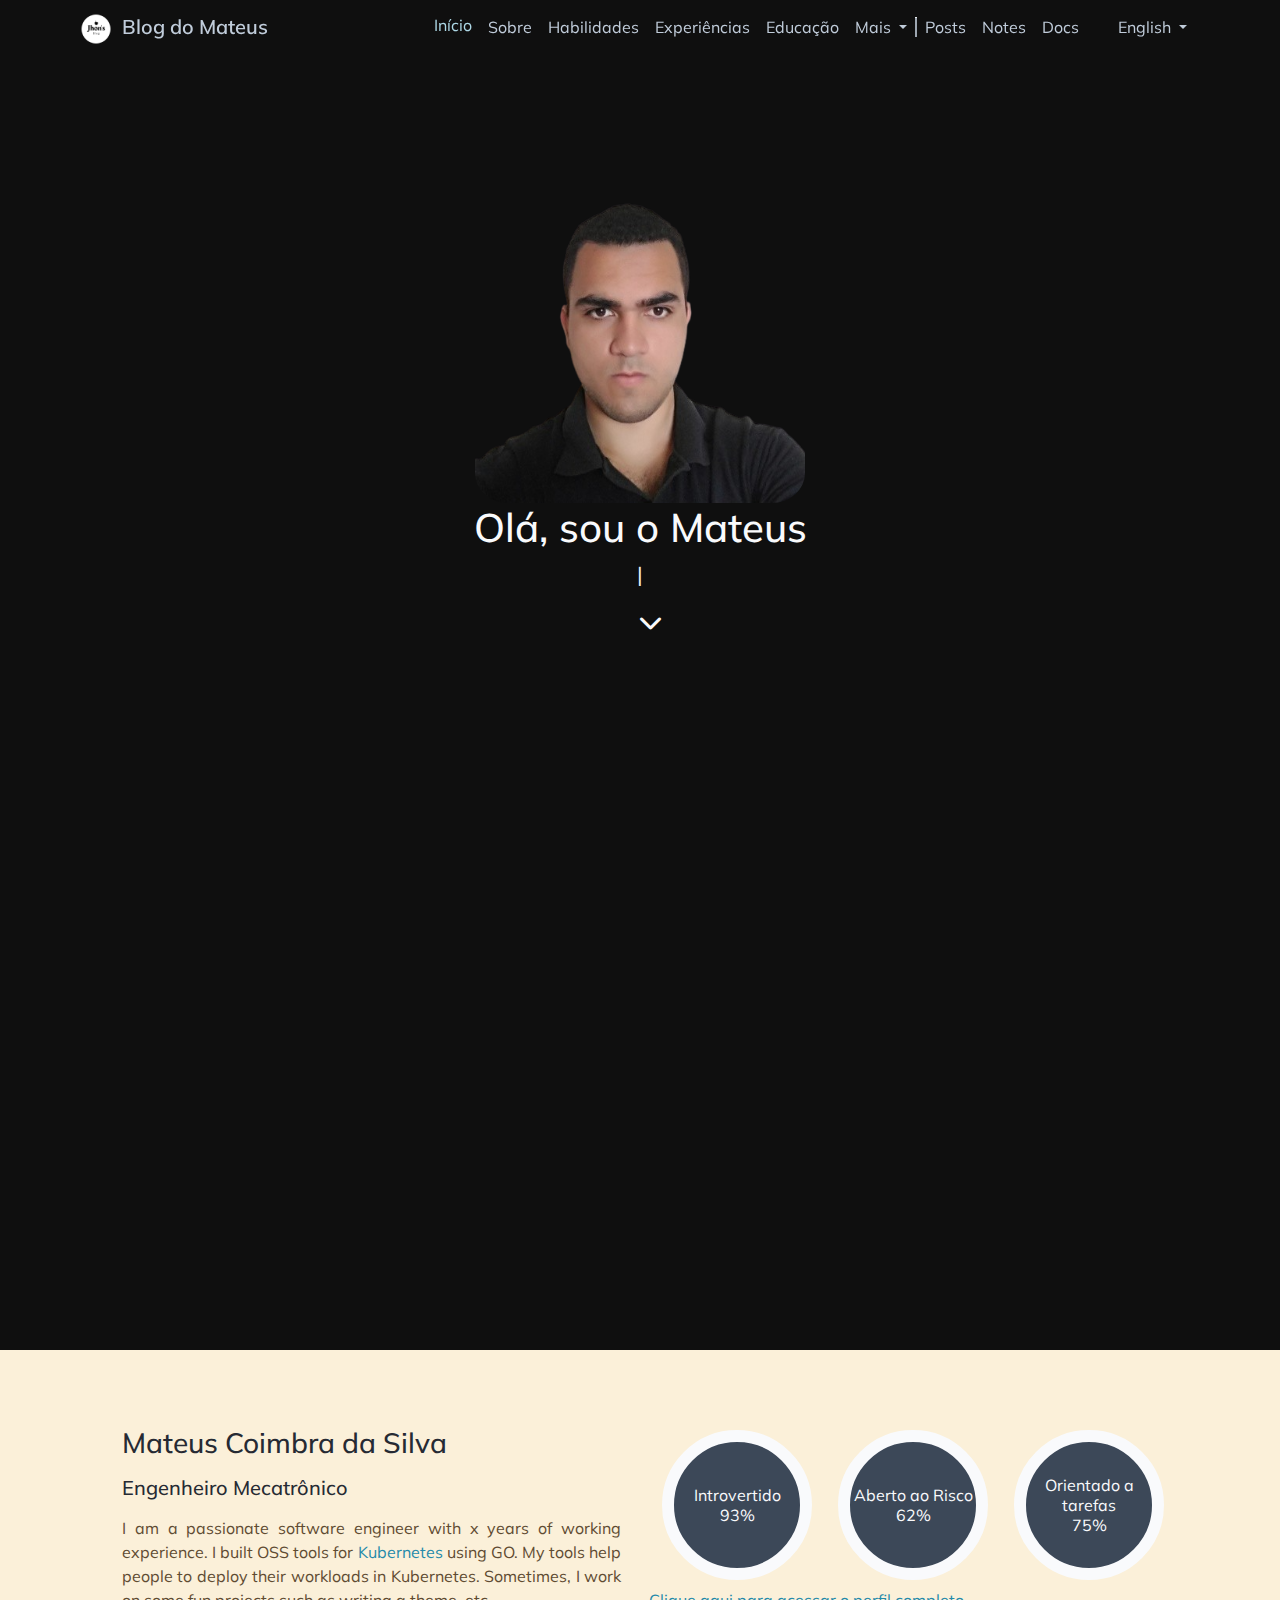
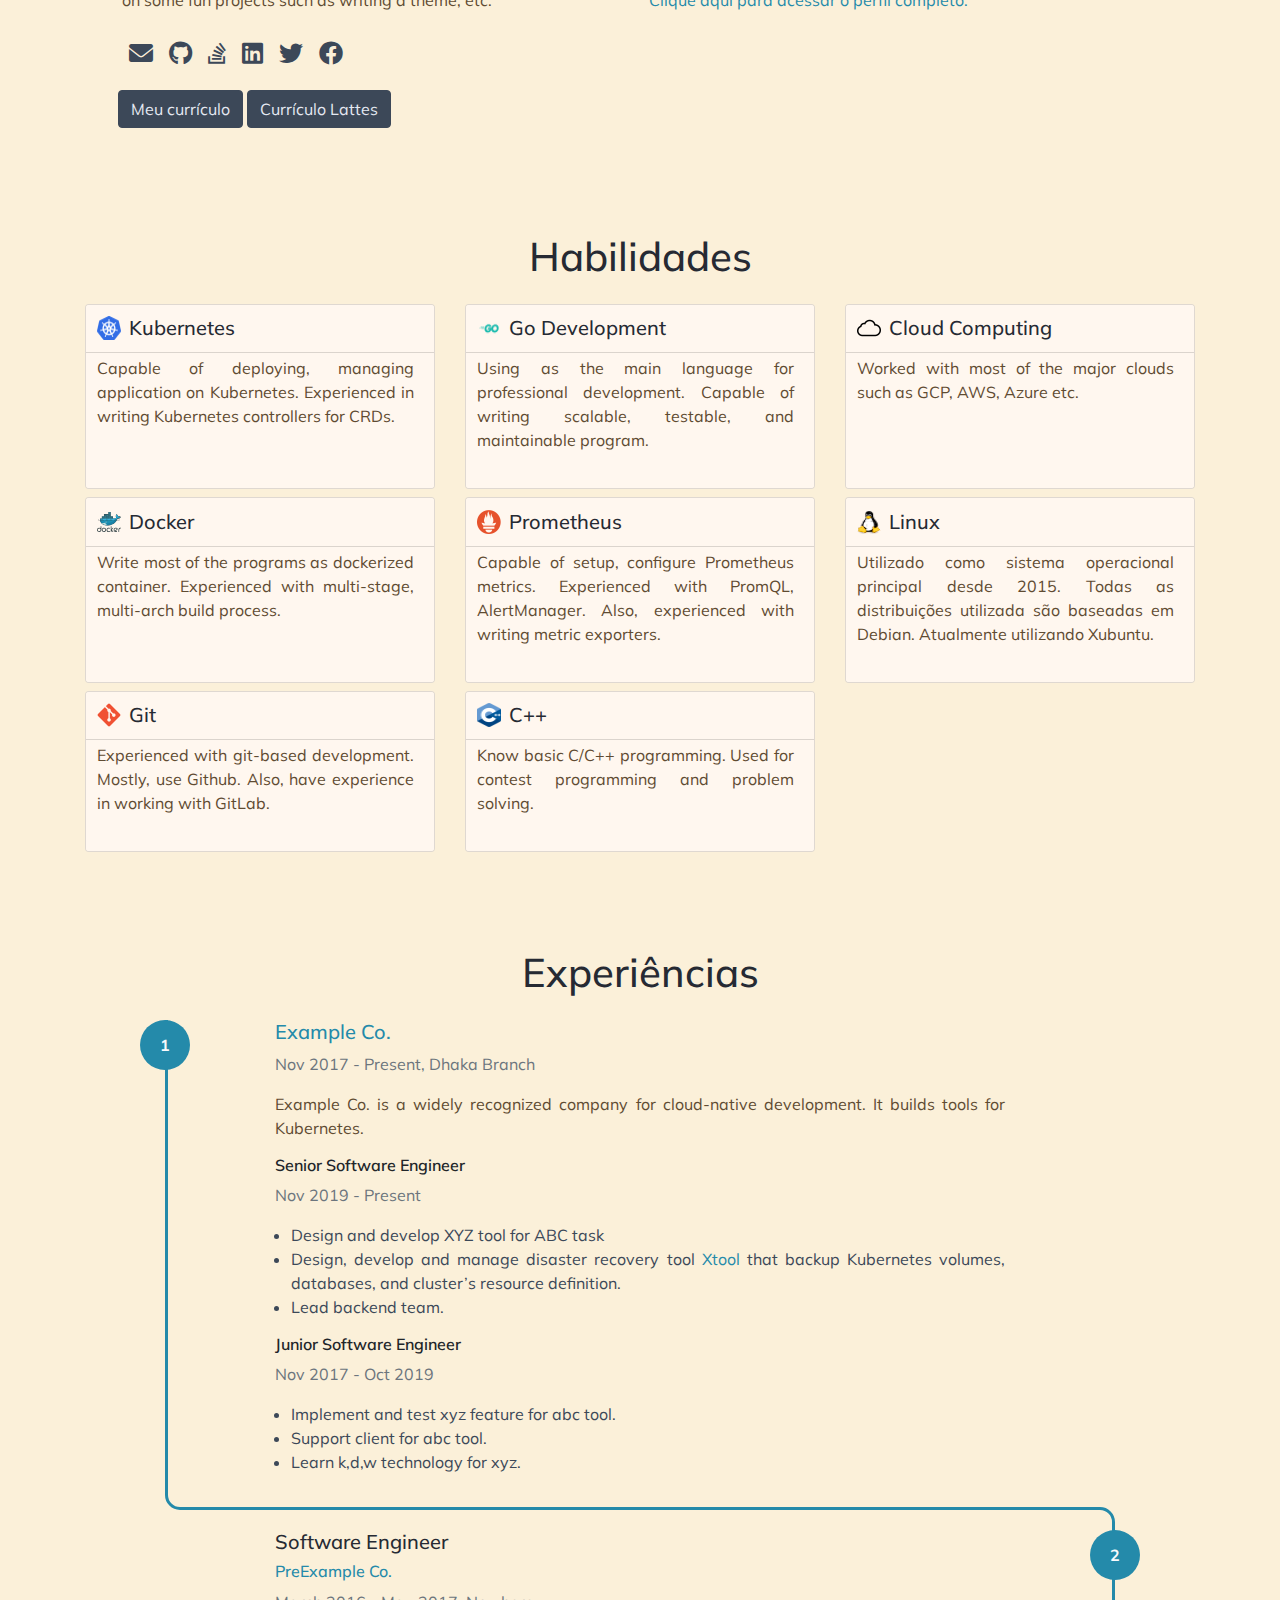
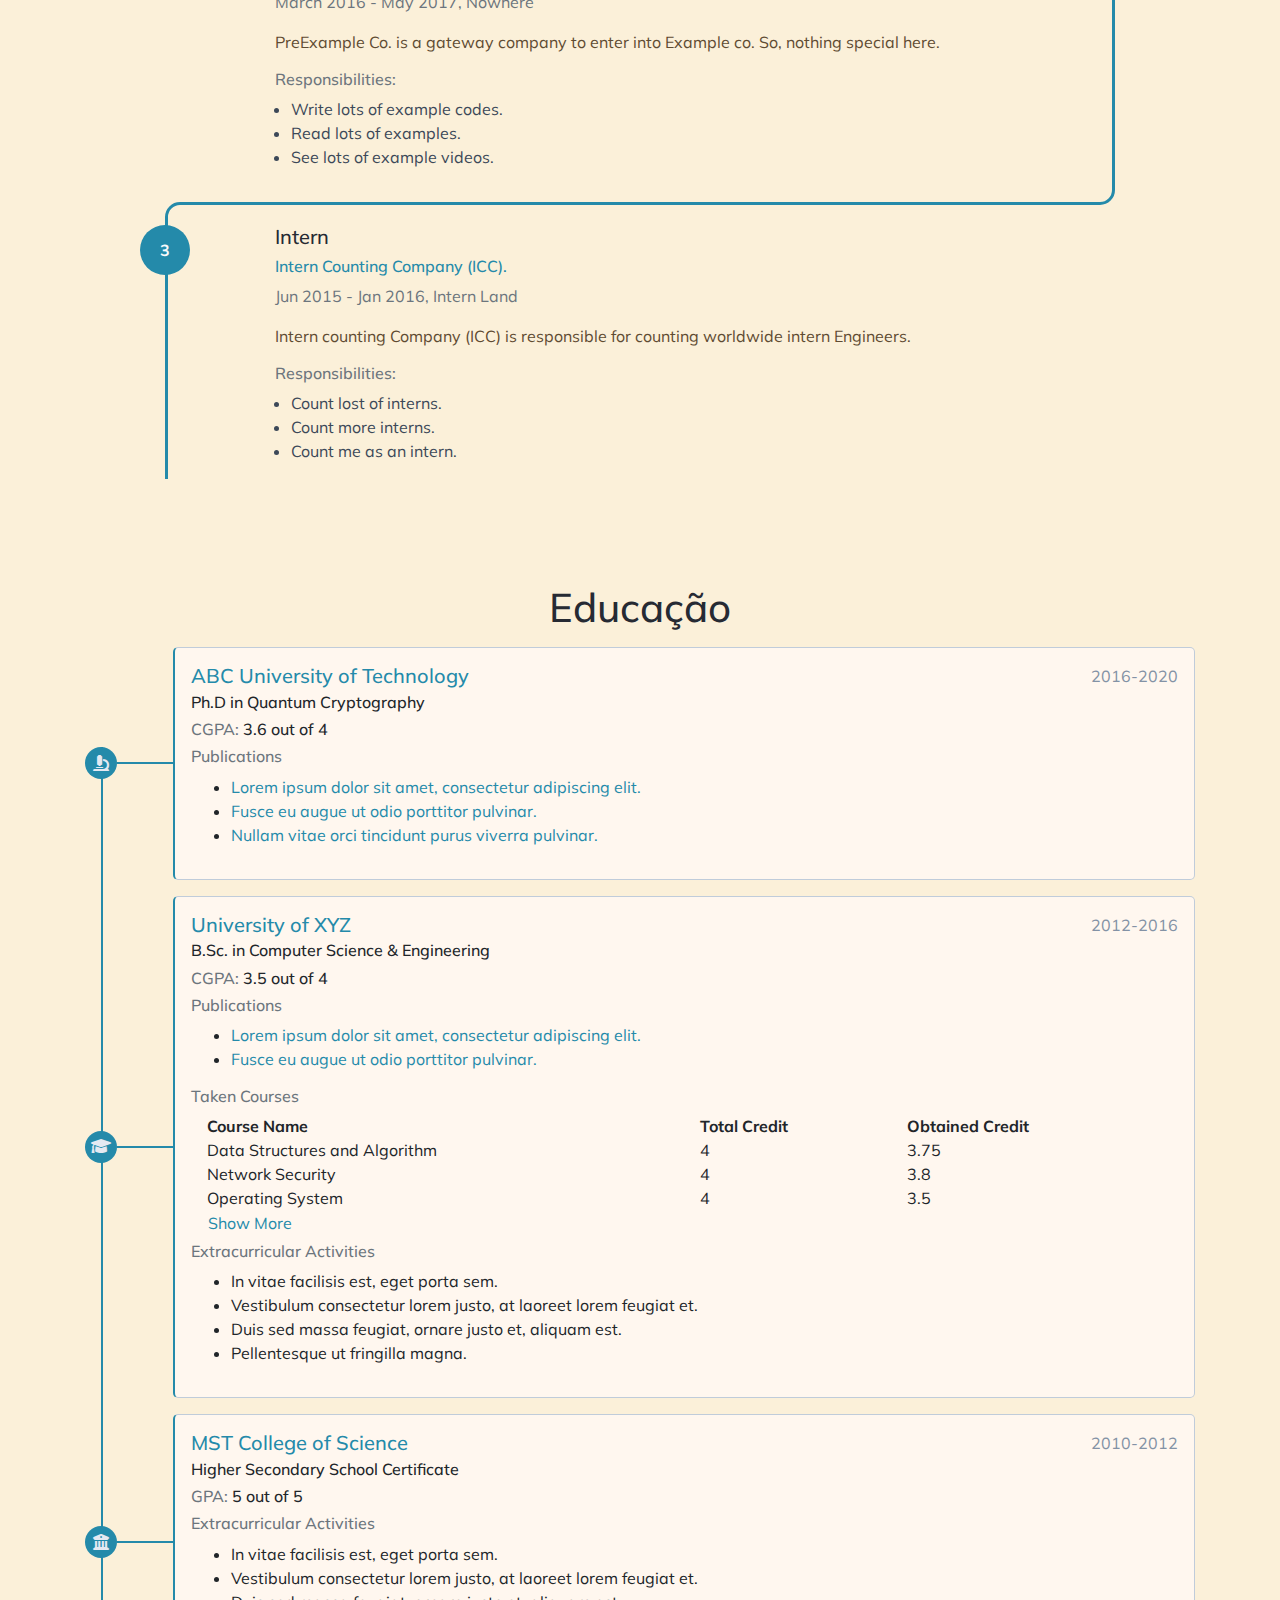
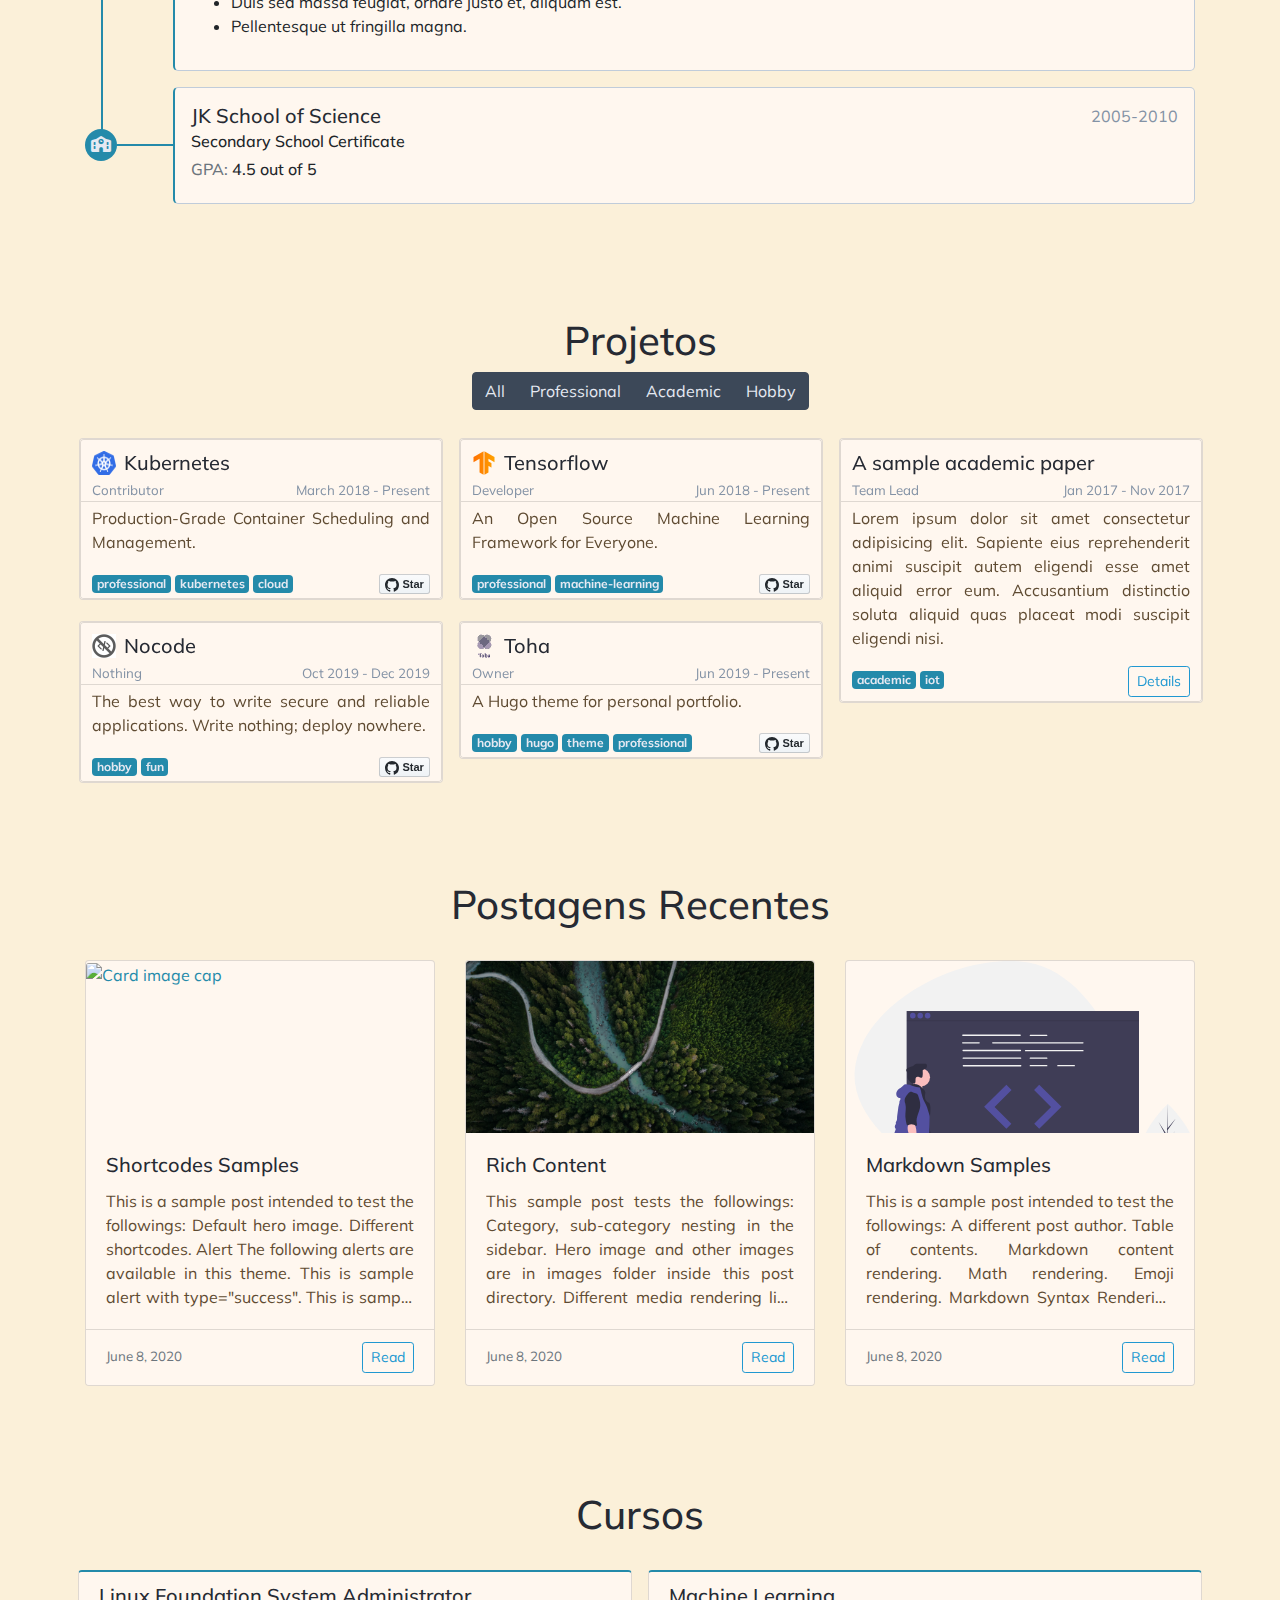
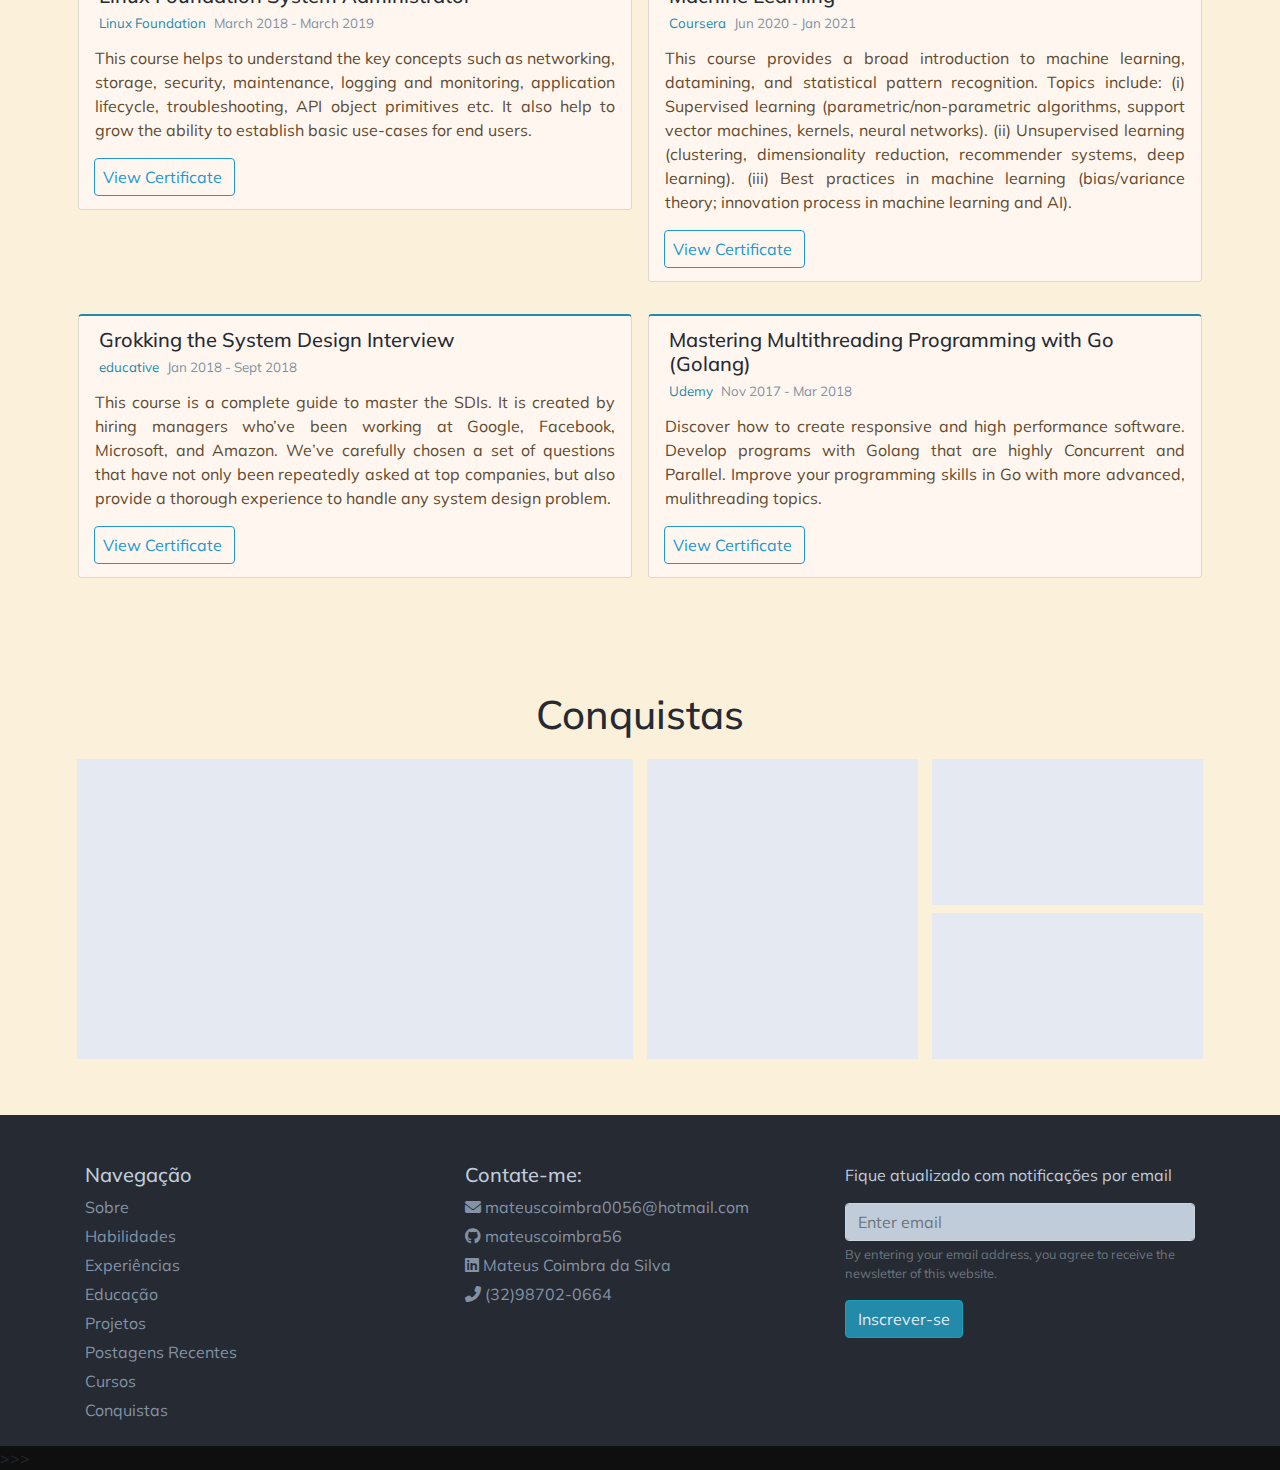
==== commit 910eec16: "14 mod" ====
--- a/index.html
+++ b/index.html
@@ -96,6 +96,8 @@
         Educação
        </a>
       </li>
+
+
       <li class="nav-item dropdown">
         <a aria-expanded="false" aria-haspopup="true" class="nav-link dropdown-toggle" data-toggle="dropdown" href="#" id="navbarDropdown" role="button">
           Mais
@@ -158,13 +160,13 @@
    <img alt="Inverted Logo" class="d-none" id="inverted-logo" src="images/site/inverted-logo_hub02d7508a1c89b2b7812eab204efeb9a_4223_42x0_resize_box_3.png"/>
   </nav>
   <div class="container-fluid home" id="home">
-    <style>
+    <!-- <style>
      #homePageBackgroundImageDivStyled{background-image:url(images/background/fundo.jpg)}@media(min-width:500px) and (max-width:800px)
      {#homePageBackgroundImageDivStyled{background-image:url(images/background/fundo.jpg)}}@media(min-width:801px) and (max-width:1200px)
      {#homePageBackgroundImageDivStyled{background-image:url(images/background/fundo.jpg)}}@media(min-width:1201px) and (max-width:1500px)
      {#homePageBackgroundImageDivStyled{background-image:url(images/background/fundo.jpg)}}@media(min-width:1501px)
      {#homePageBackgroundImageDivStyled{background-image:url(images/background/fundo.jpg)}}
-    </style>
+    </style> -->
     <span class="on-the-fly-behavior">
     </span>
     <div class="background container-fluid" id="homePageBackgroundImageDivStyled">
@@ -1395,10 +1397,10 @@
     <div class="container">
      <div class="row" id="recent-post-cards">
       <div class="col-lg-4 col-md-6 pt-2 post-card">
-       <a class="post-card-link" href="/posts/shortcodes/" title="Shortcodes Samples">
+       <a class="post-card-link" href="blog/posts/shortcodes/" title="Shortcodes Samples">
         <div class="card">
          <div class="card-head">
-          <img alt="Card image cap" class="card-img-top" src="/posts/shortcodes/boat.jpg"/>
+          <img alt="Card image cap" class="card-img-top" src="blog/posts/shortcodes/boat.jpg"/>
          </div>
          <div class="card-body">
           <h5 class="card-title">
@@ -1885,25 +1887,25 @@
 
   </footer>
 
-  <script src="/js/jquery-3.4.1.min.js" type="text/javascript">
+  <script src="js/jquery-3.4.1.min.js" type="text/javascript">
   </script>
-  <script src="/js/popper.min.js" type="text/javascript">
+  <script src="js/popper.min.js" type="text/javascript">
   </script>
-  <script src="/js/bootstrap.min.js" type="text/javascript">
+  <script src="js/bootstrap.min.js" type="text/javascript">
   </script>
-  <script src="/js/navbar.js" type="text/javascript">
+  <script src="js/navbar.js" type="text/javascript">
   </script>
-  <script src="/js/plyr.js" type="text/javascript">
+  <script src="js/plyr.js" type="text/javascript">
   </script>
-  <script src="/js/main.js" type="text/javascript">
+  <script src="js/main.js" type="text/javascript">
   </script>
-  <script src="/js/itype.min.js">
+  <script src="js/itype.min.js">
   </script>
-  <script src="/js/github-button.js">
+  <script src="js/github-button.js">
   </script>
-  <script src="/js/home.js">
+  <script src="js/home.js">
   </script>
-  <script src="/js/jquery.filterizr.min.js">
+  <script src="js/jquery.filterizr.min.js">
   </script>
  </body>
 </html>
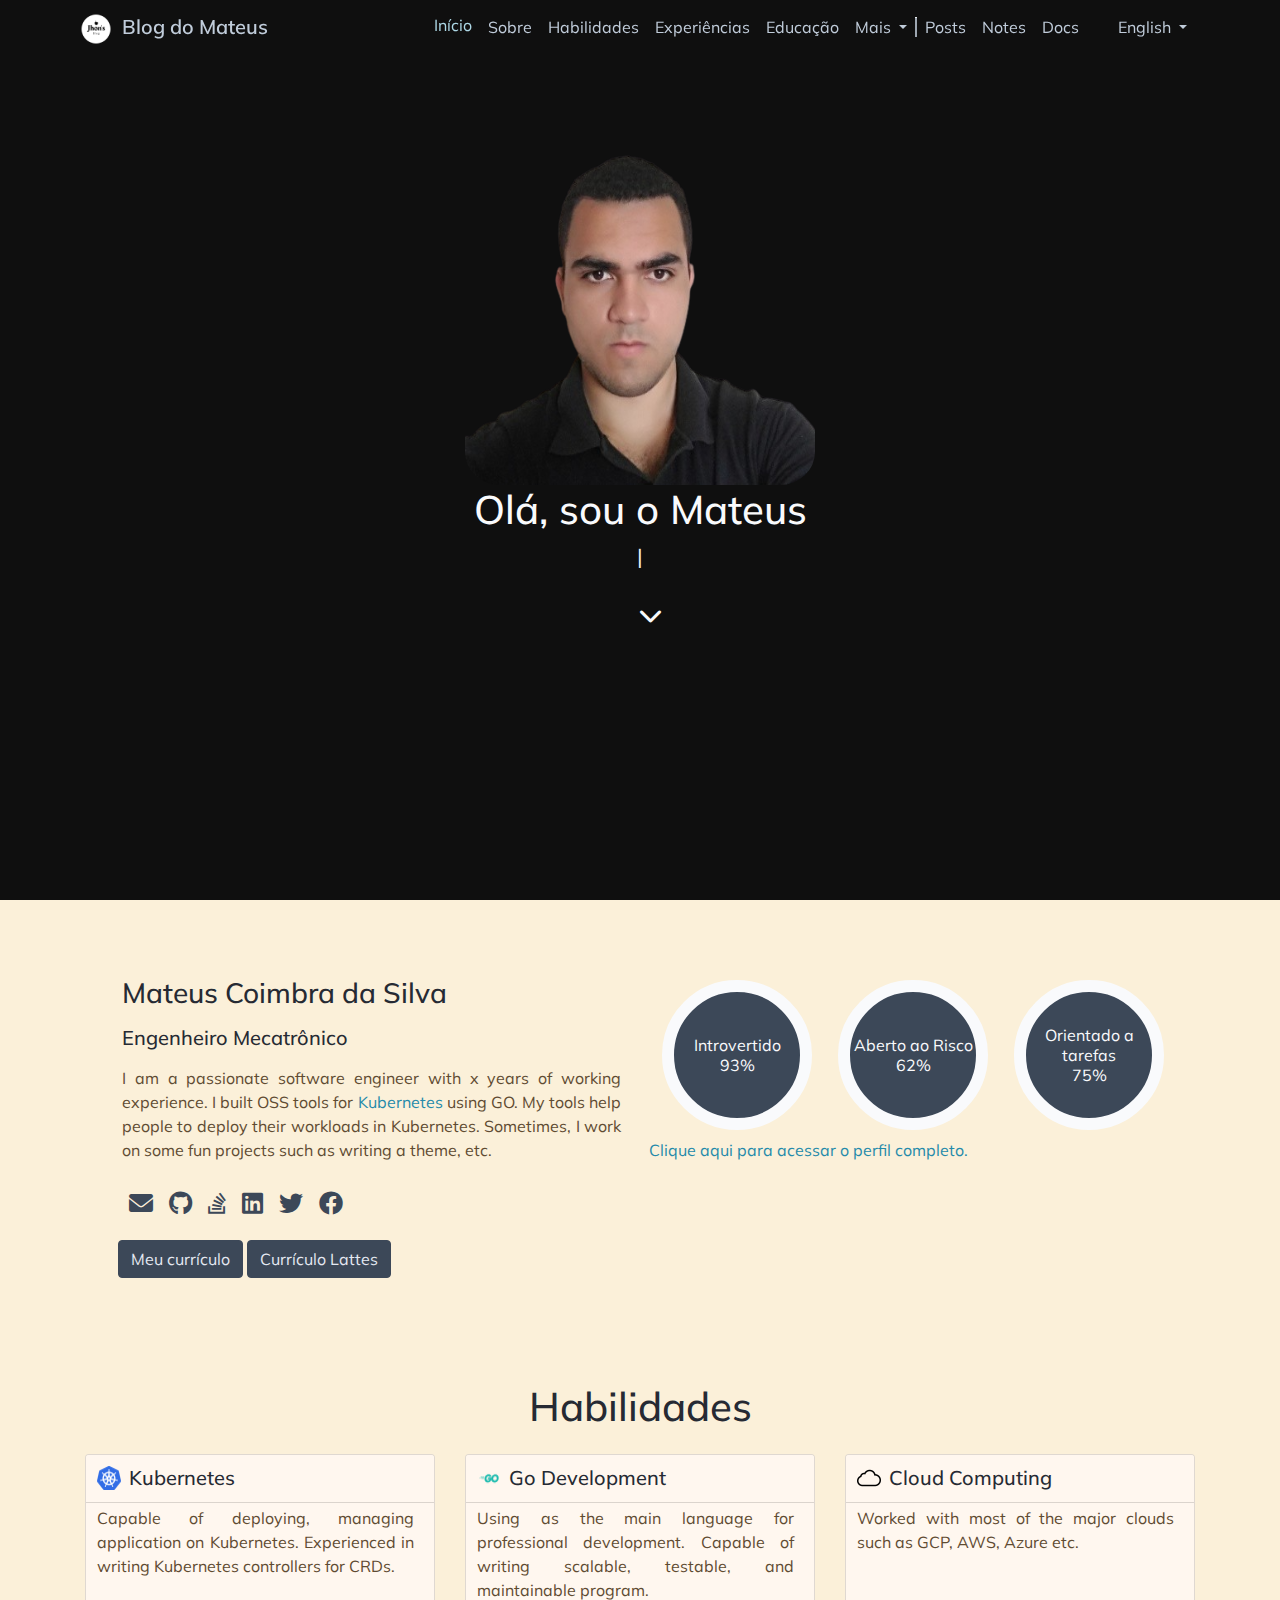
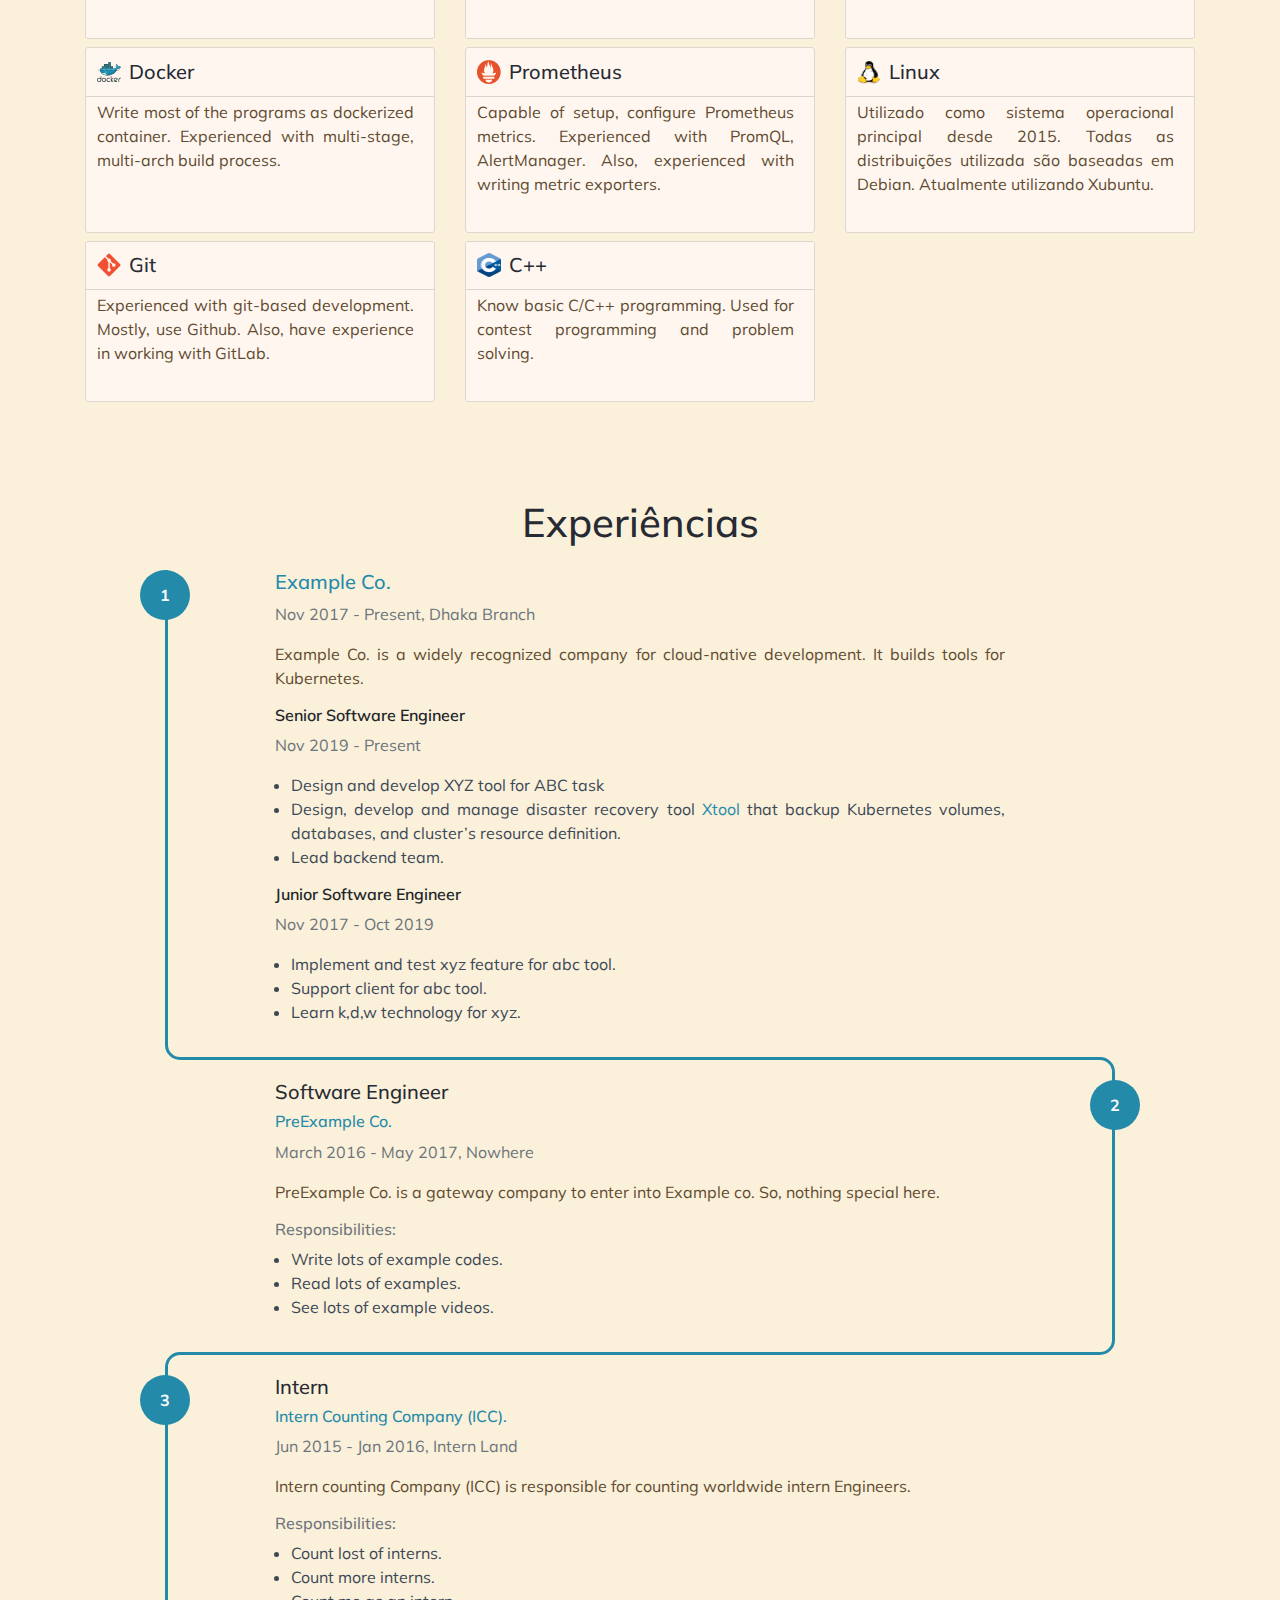
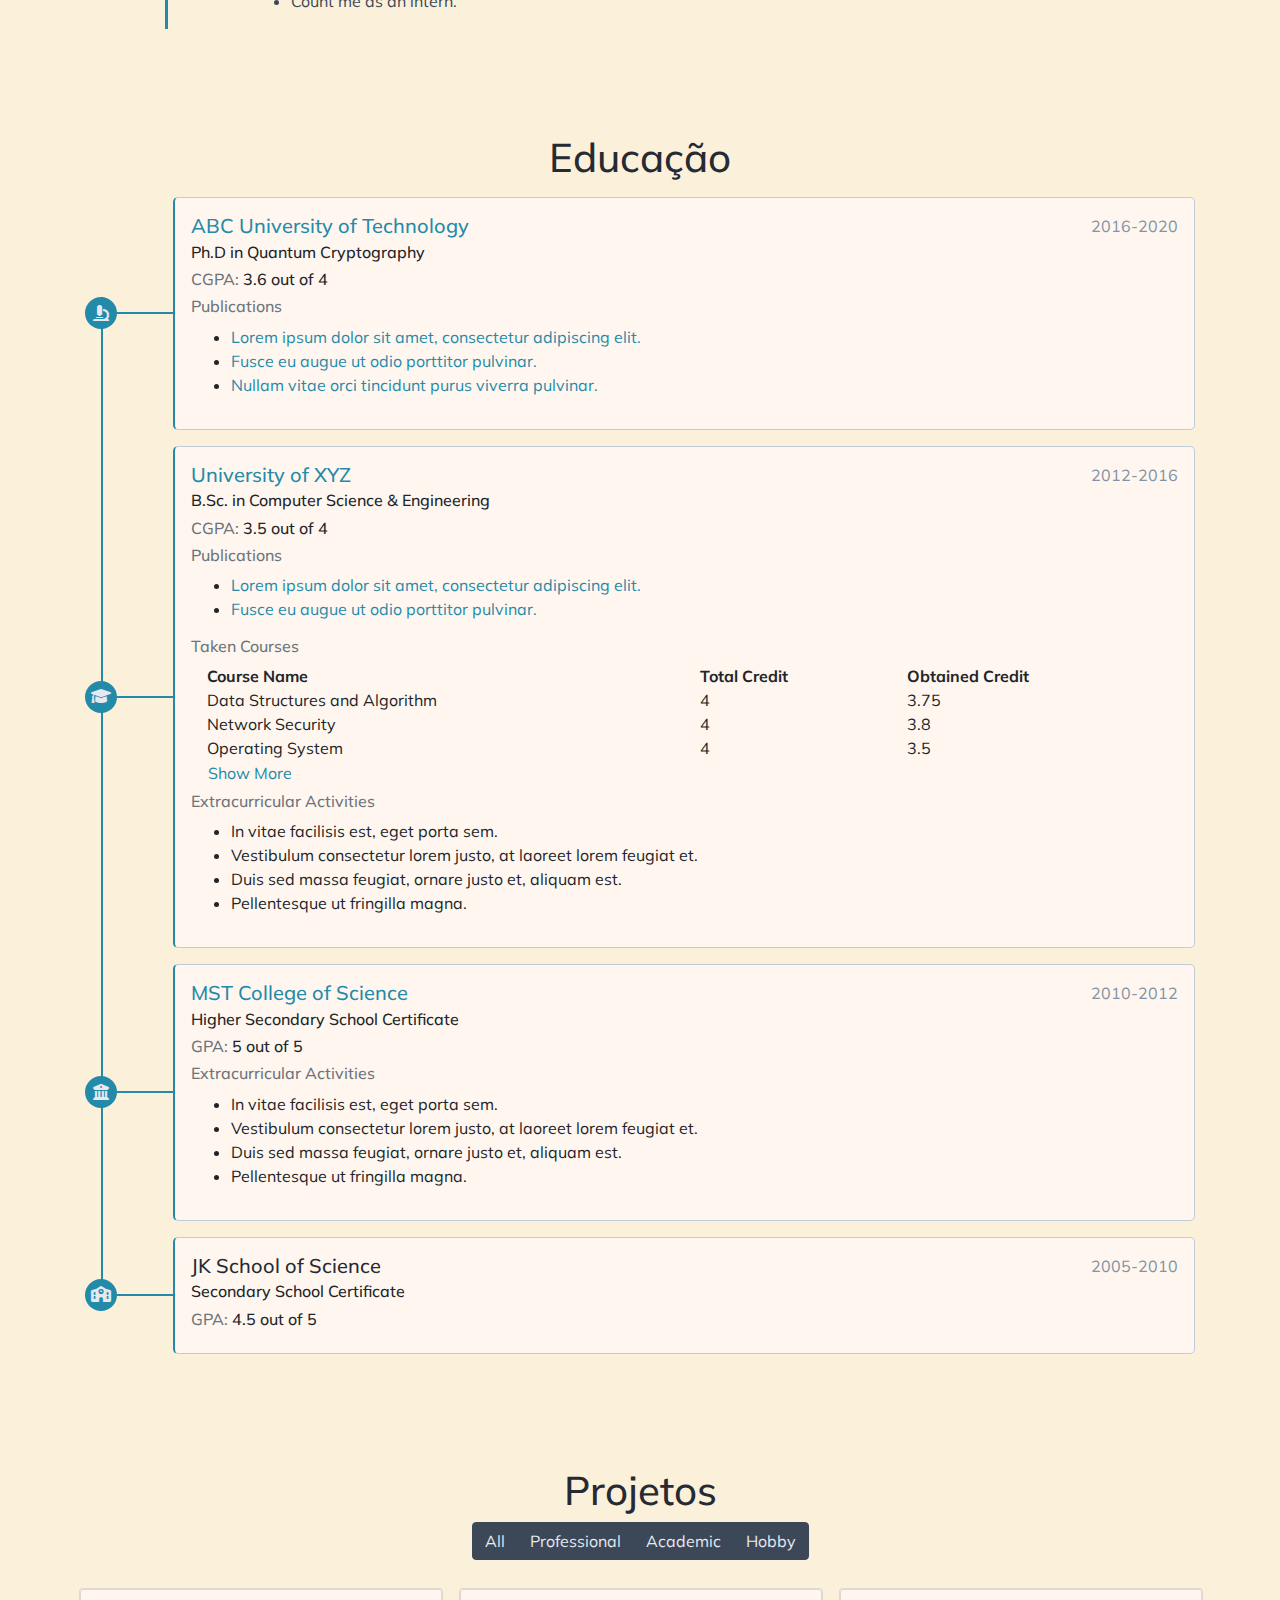
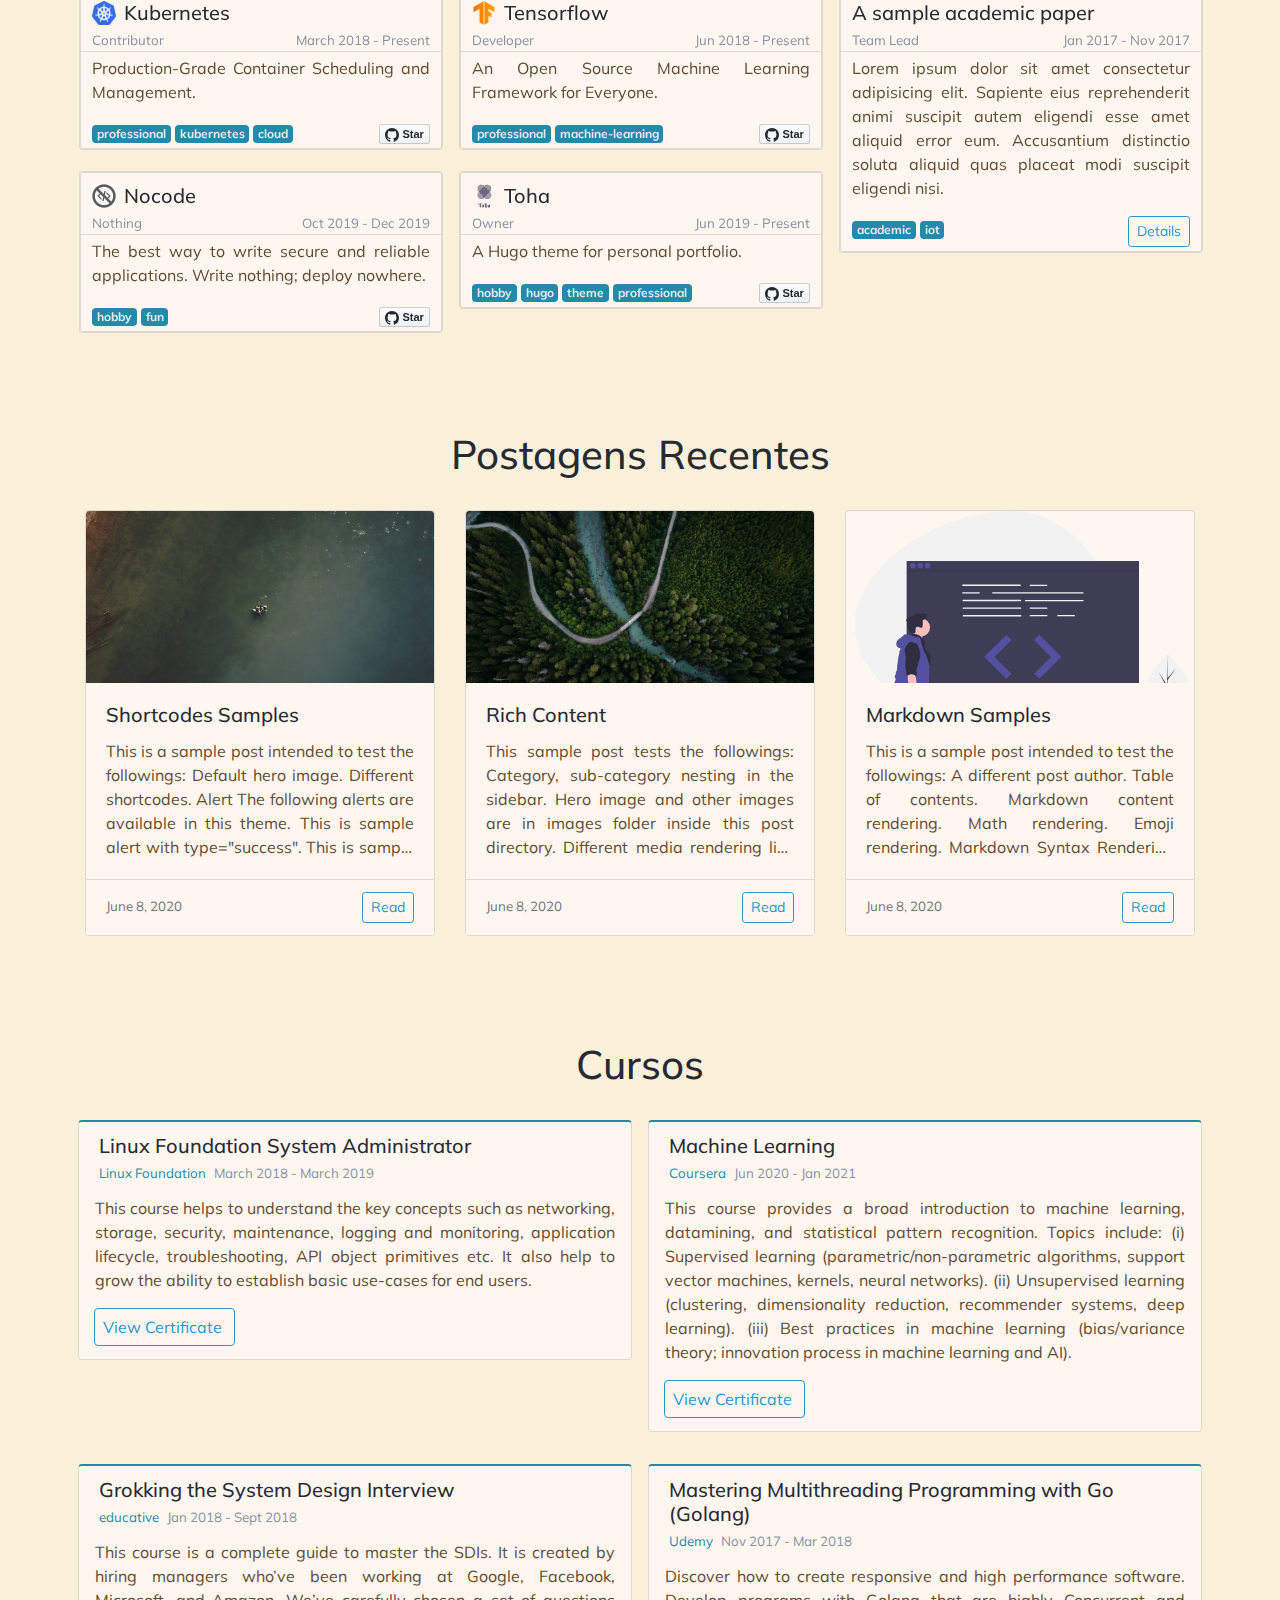
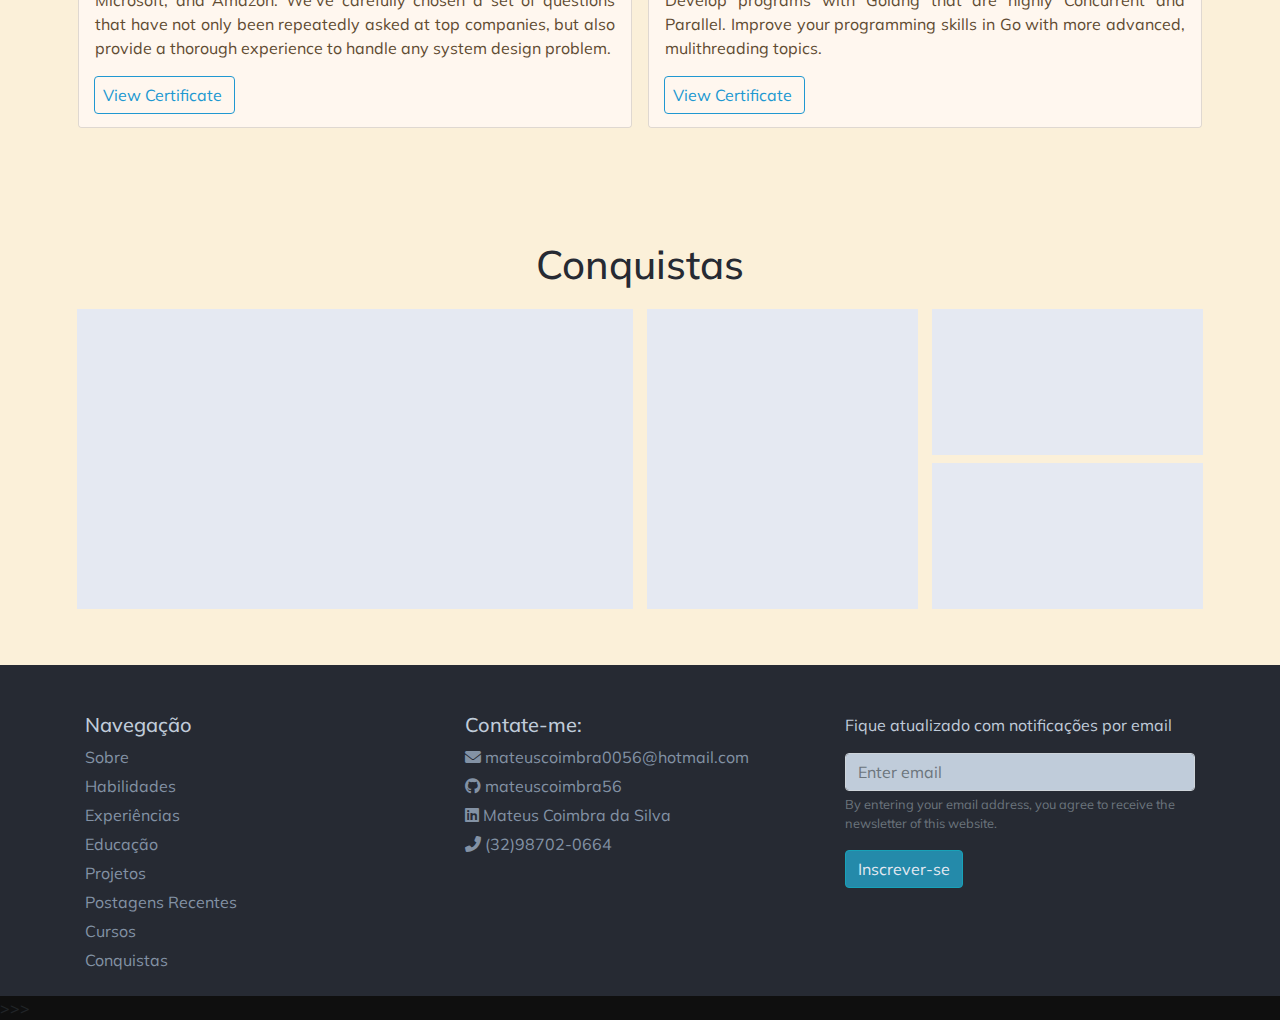
==== commit 6a3c146d: "16 mod" ====
--- a/index.html
+++ b/index.html
@@ -1397,10 +1397,10 @@
     <div class="container">
      <div class="row" id="recent-post-cards">
       <div class="col-lg-4 col-md-6 pt-2 post-card">
-       <a class="post-card-link" href="blog/posts/shortcodes/" title="Shortcodes Samples">
+       <a class="post-card-link" href="posts/shortcodes/" title="Shortcodes Samples">
         <div class="card">
          <div class="card-head">
-          <img alt="Card image cap" class="card-img-top" src="blog/posts/shortcodes/boat.jpg"/>
+          <img alt="Card image cap" class="card-img-top" src="posts/shortcodes/boat.jpg"/>
          </div>
          <div class="card-body">
           <h5 class="card-title">
--- a/css/sections/home.css
+++ b/css/sections/home.css
@@ -1,5 +1,5 @@
 .home {
-  height: 150vh;
+  height: 100vh;
   padding: 0;
   margin: 0;
   color:  #f9fafc;
@@ -38,10 +38,10 @@
 }
 
 .home img {
-  width: 330px;
-  height: 300px;
+  width: 350px;
+  height: 330px;
   /* background-color: #e7e7ef; */
-  padding: 0px;
+  margin-top: 20px;
 }
 
 .home .greeting, .home .greeting-subtitle {
@@ -62,7 +62,7 @@
   position: absolute;
   color: #f9fafc;
   font-size: 1.5rem;
-  margin-top: 20px;
+  margin-top: 30px;
 }
 
 .bounce {
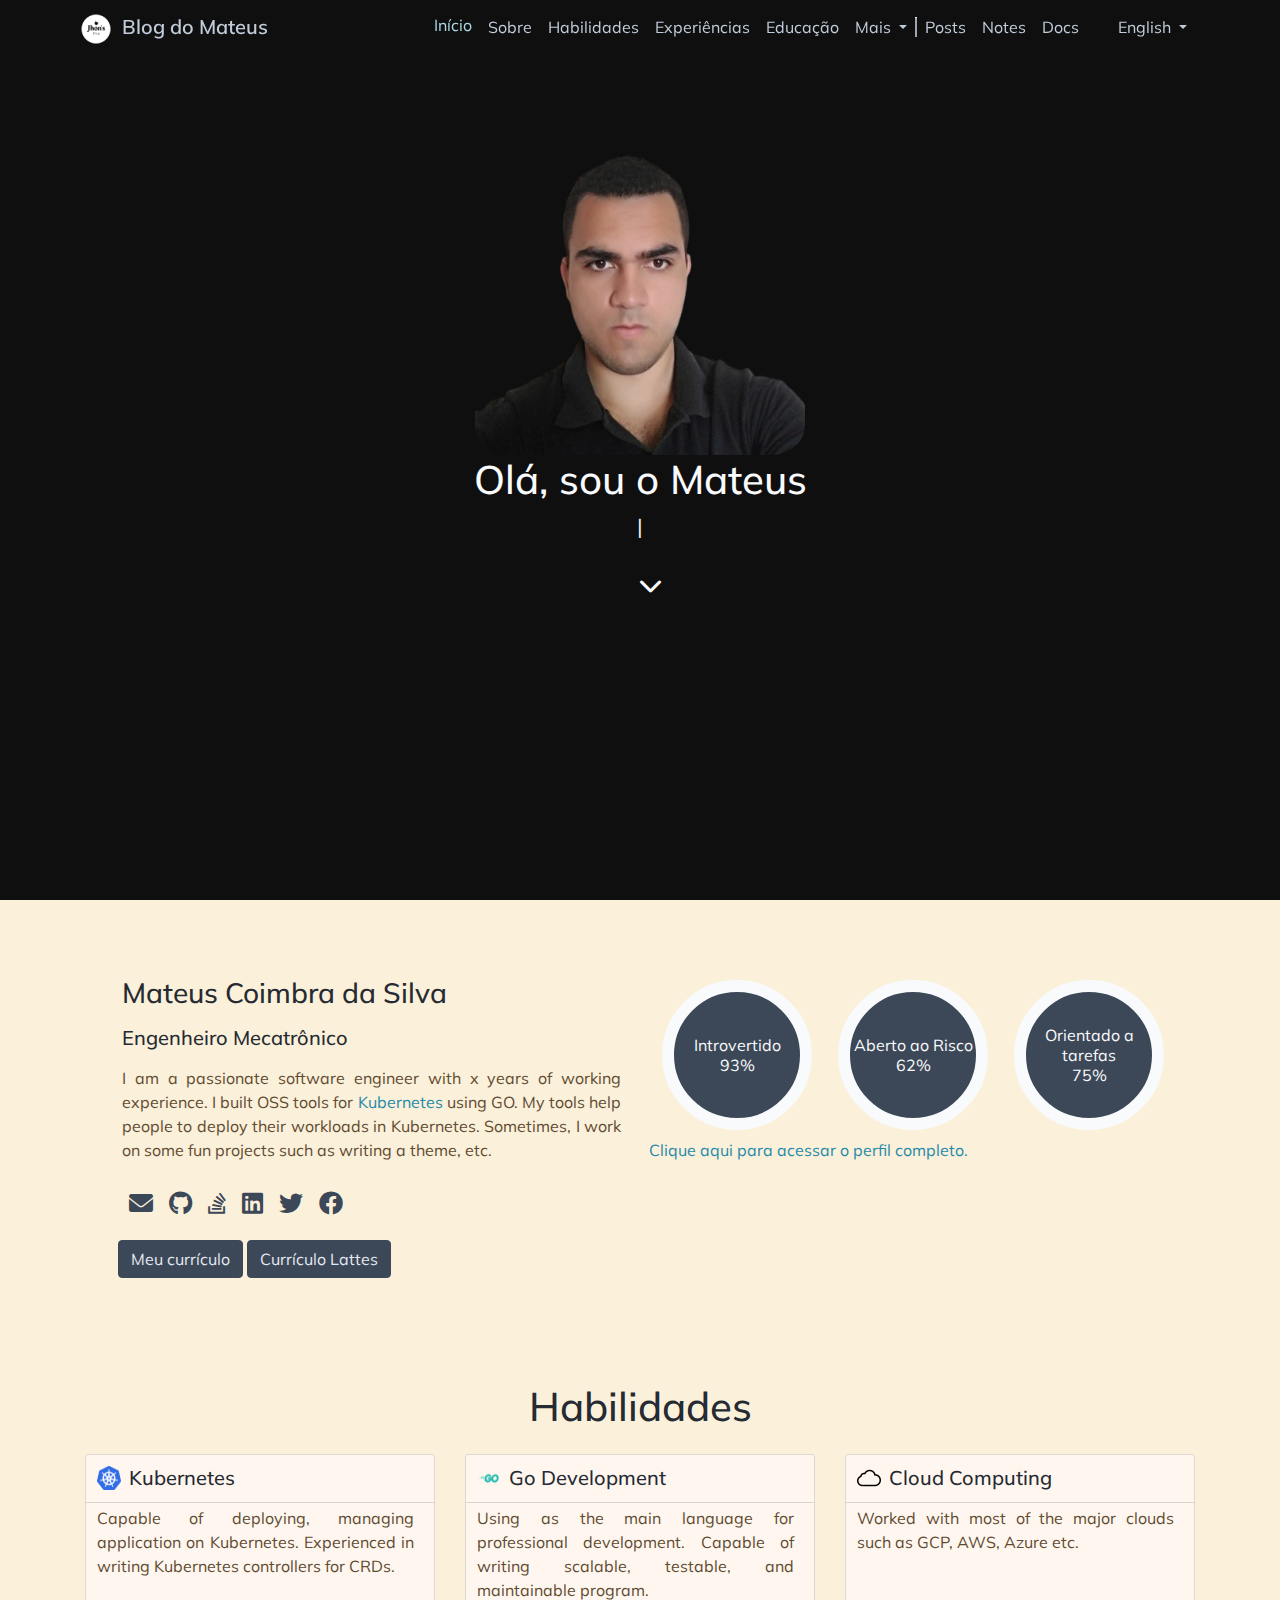
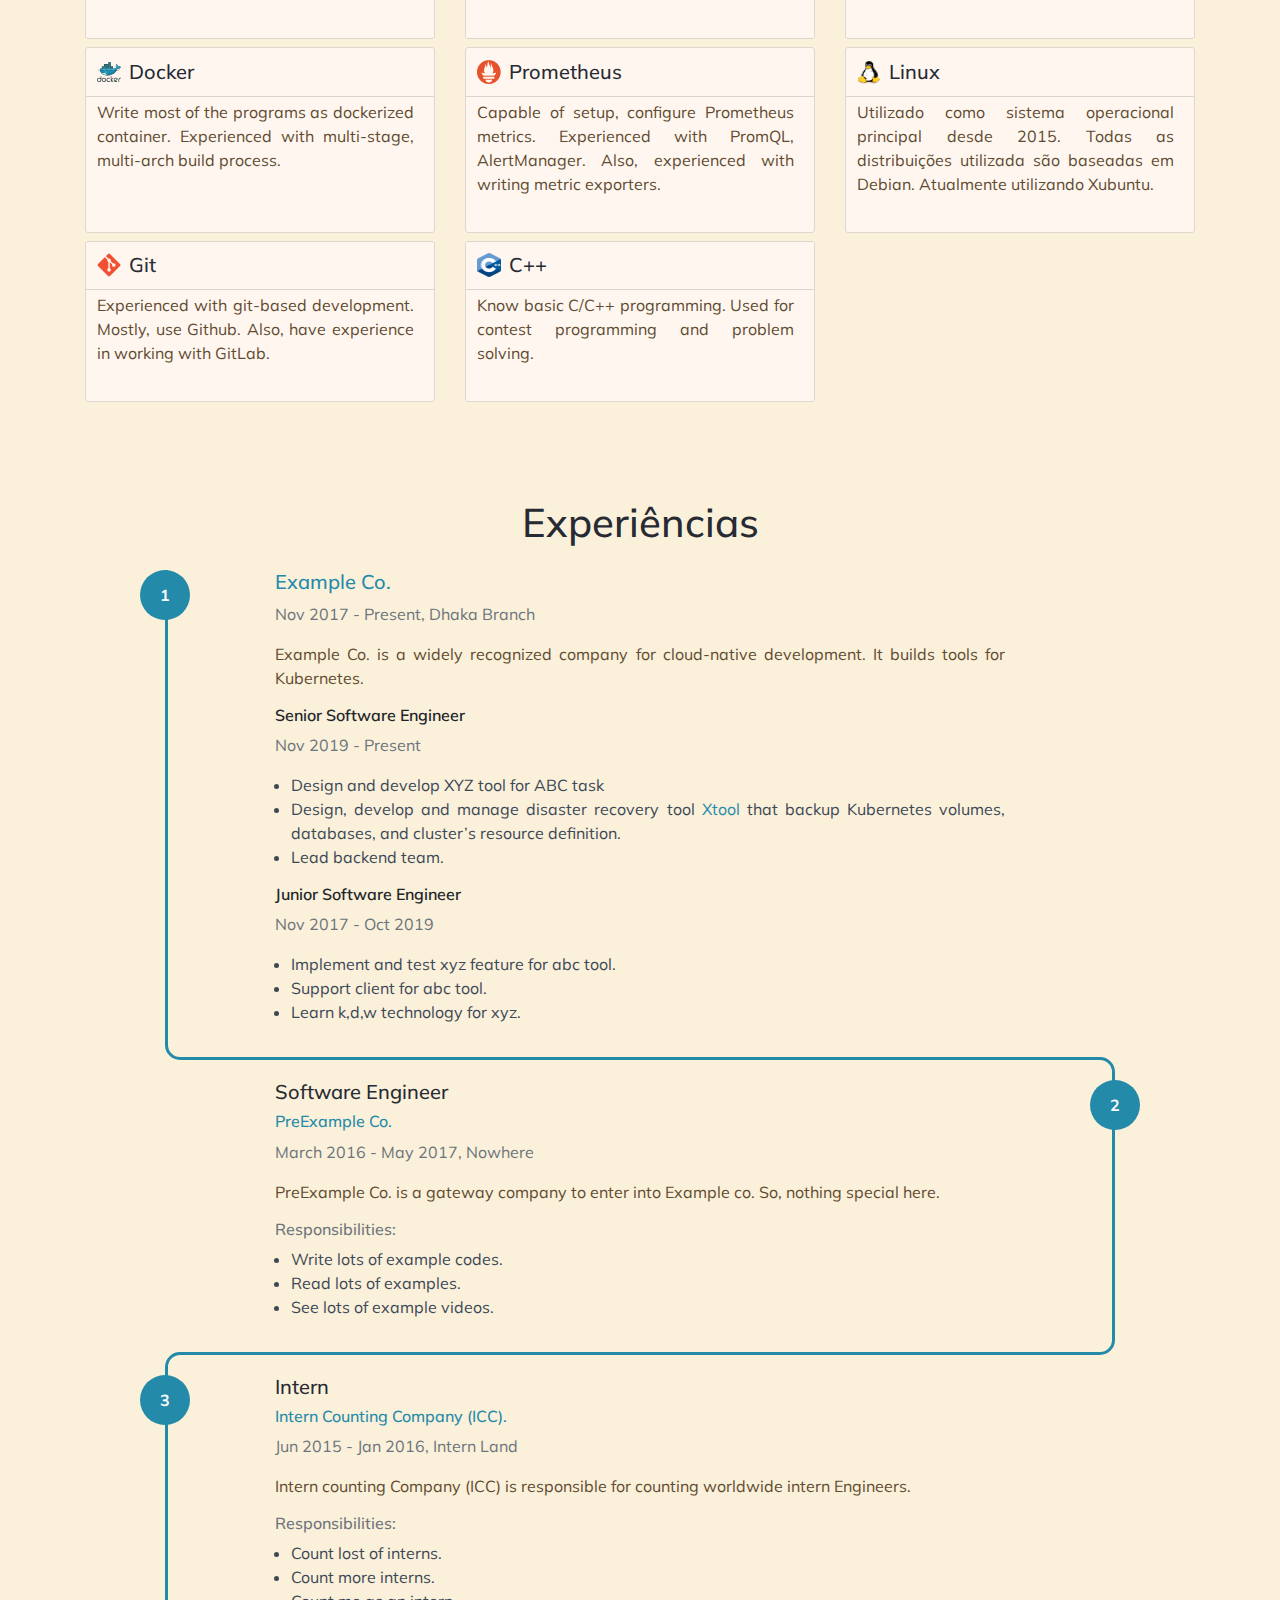
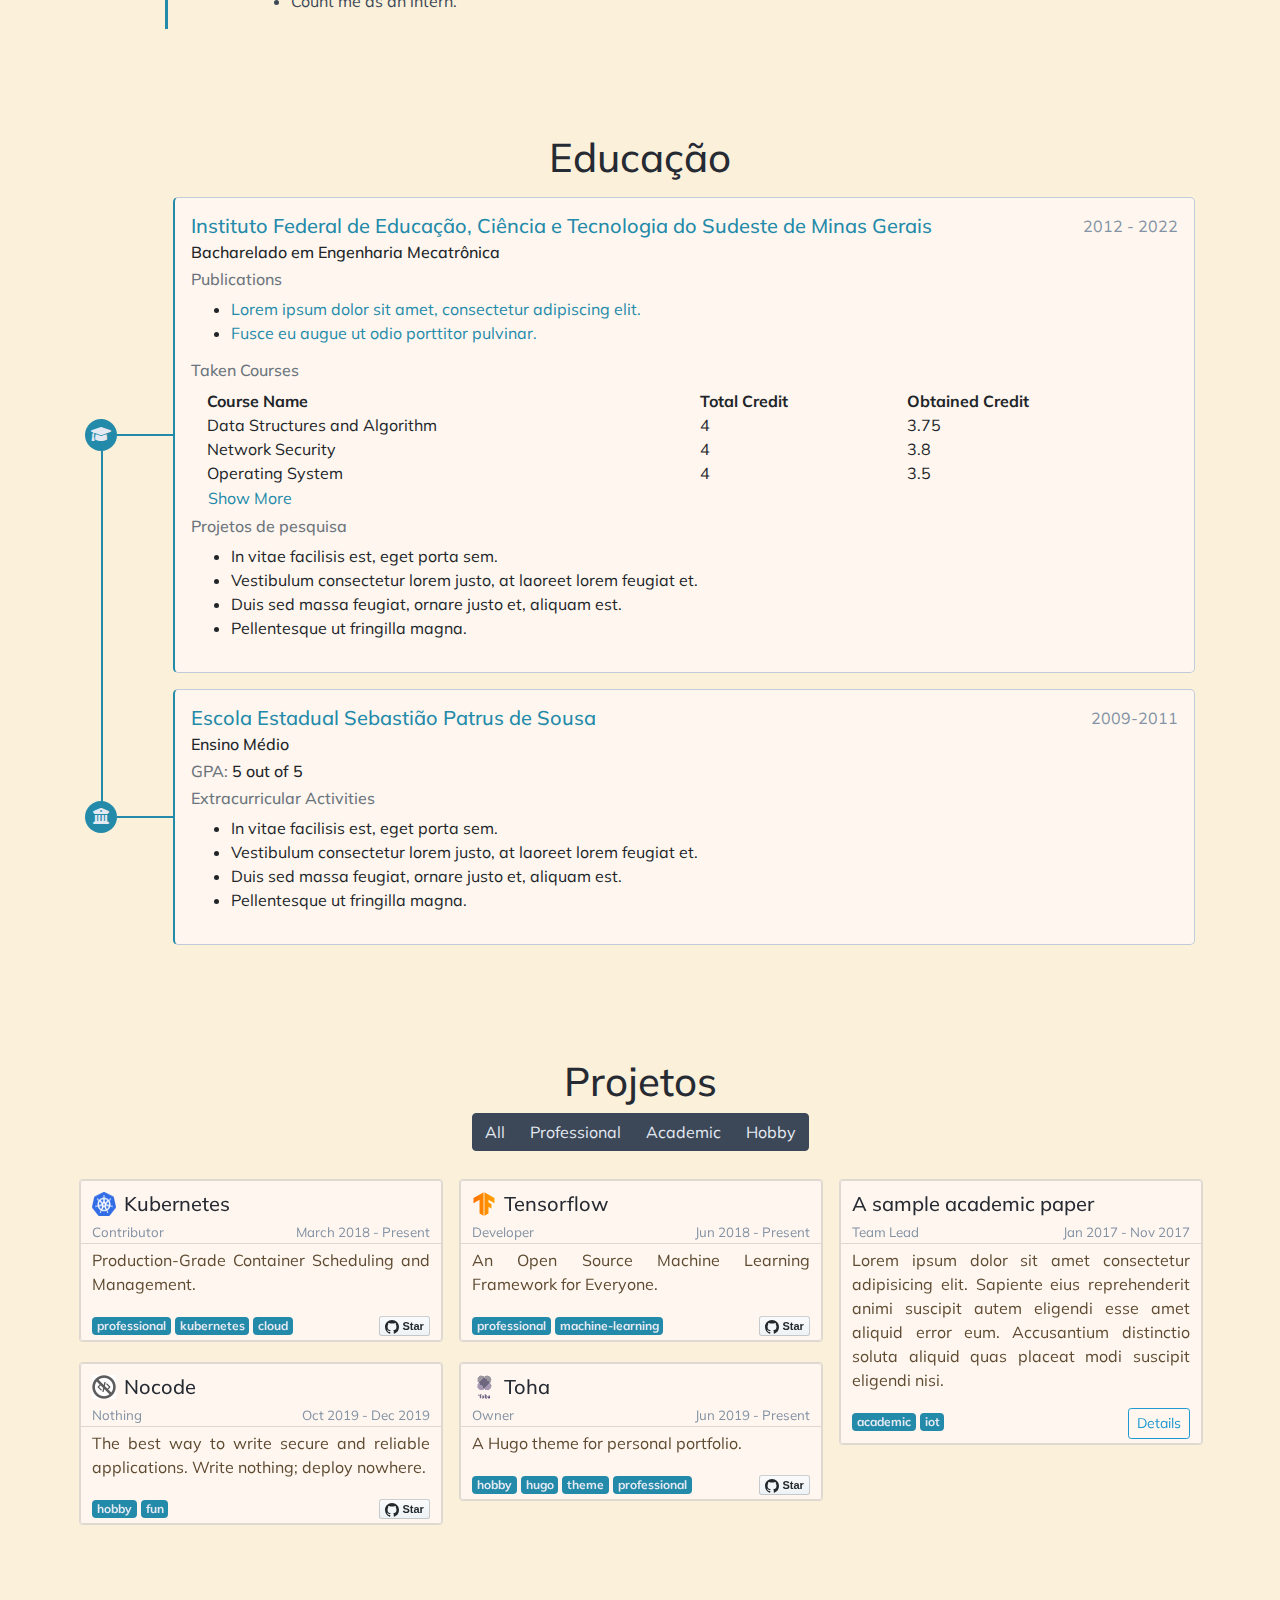
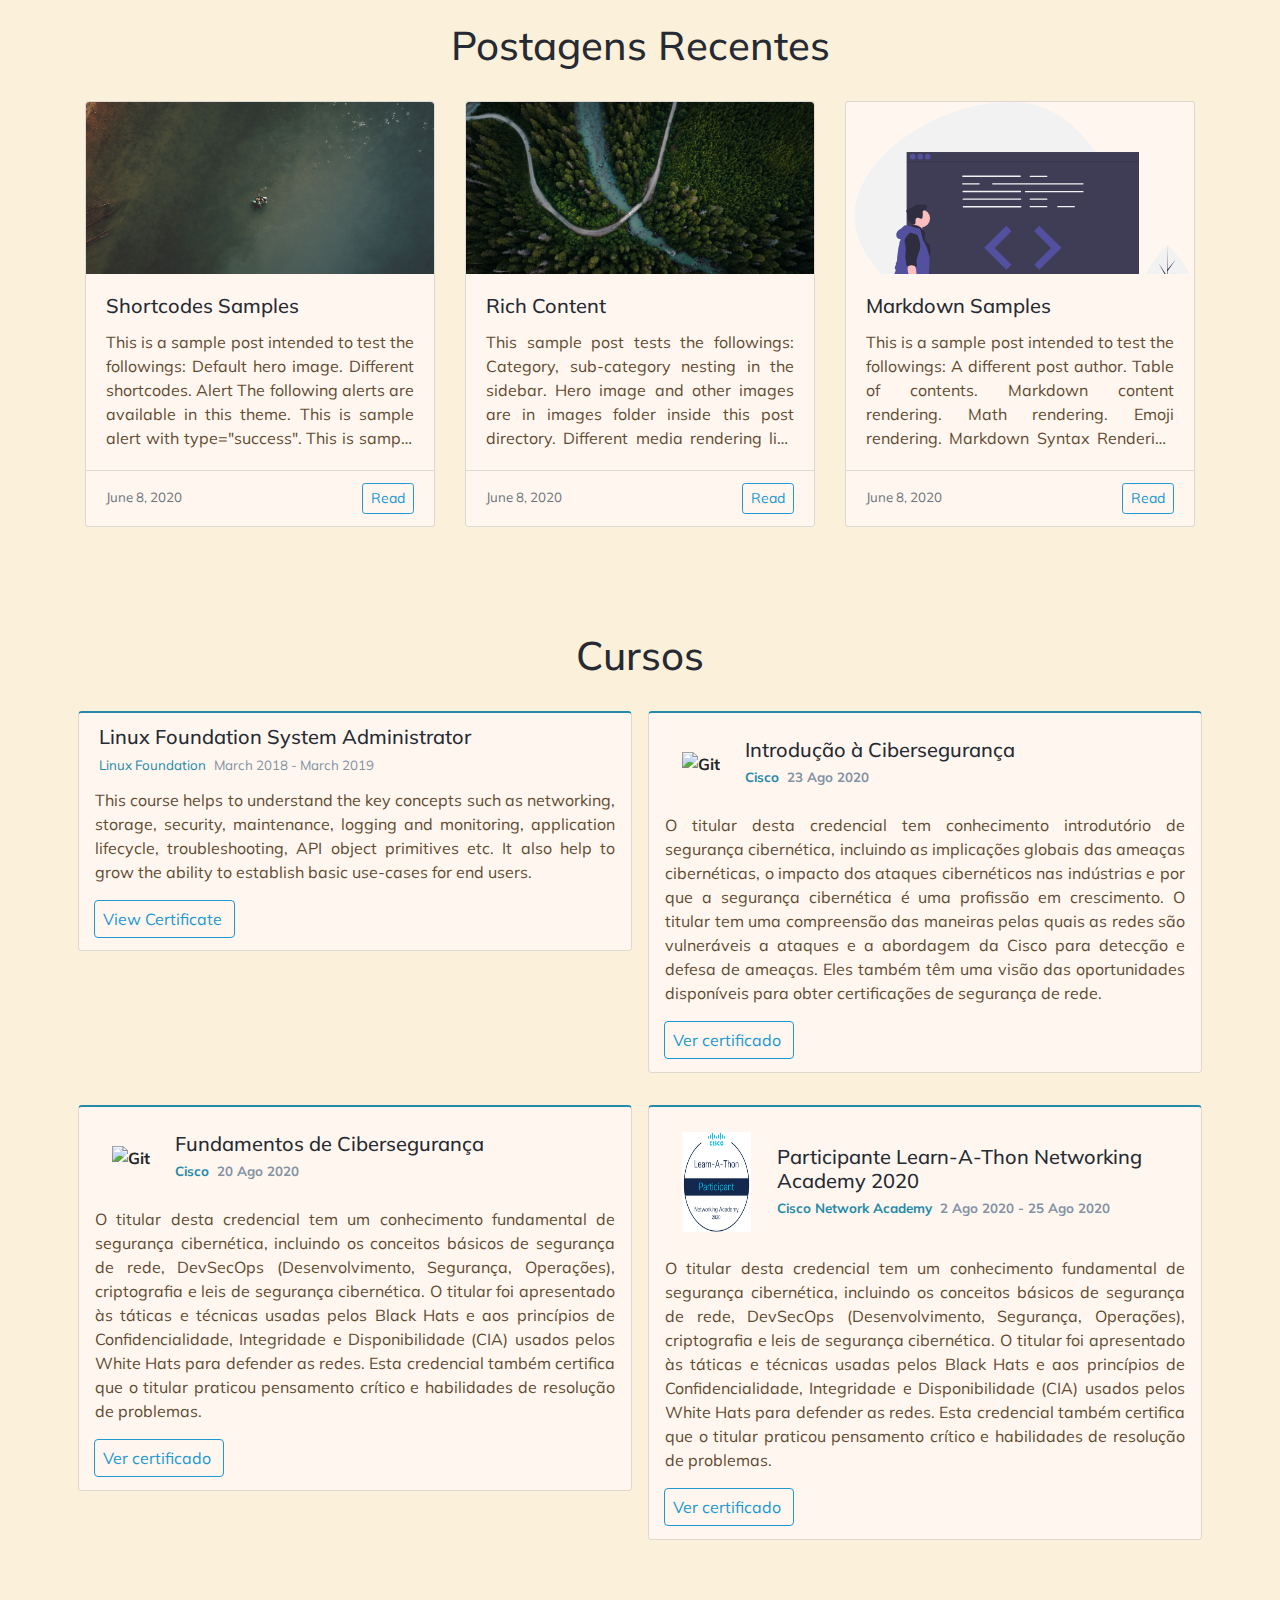
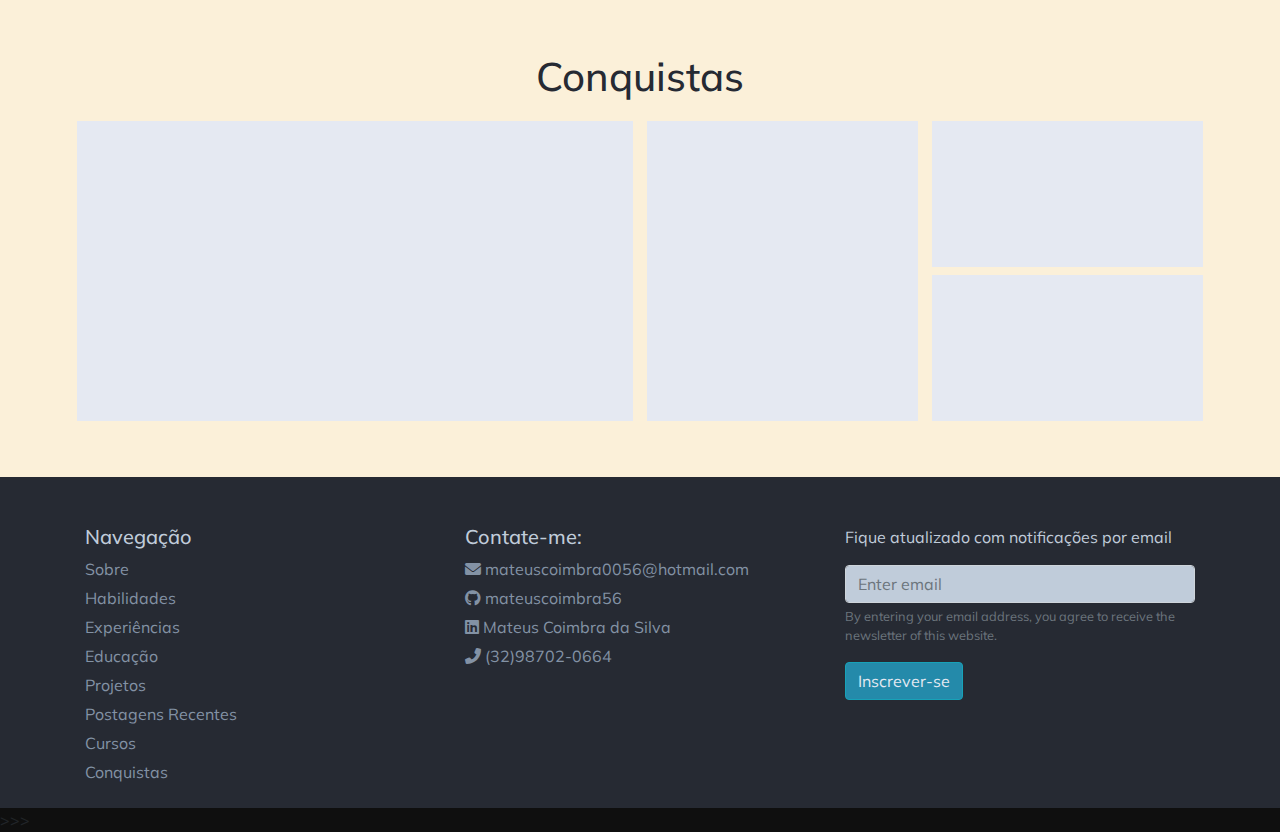
==== commit 96bf7a7d: "commit" ====
--- a/index.html
+++ b/index.html
@@ -758,11 +758,11 @@
     <div class="container">
      <table class="education-info-table">
       <tbody>
-       <tr>
-        <td class="icon">
-         <div class="hline">
-         </div>
-         <div class="icon-holder">
+       <!-- <tr> -->
+        <!-- <td class="icon"> -->
+         <!-- <div class="hline">
+         </div> -->
+         <!-- <div class="icon-holder">
           <i class="fas fa-microscope">
           </i>
          </div>
@@ -776,17 +776,17 @@
           <div class="row">
            <div class="col-lg-10 col-md-8">
             <h5>
-             <a href="#" rel="noopener" target="_blank" title="ABC University of Technology">
-              ABC University of Technology
+             <a href="#" rel="noopener" target="_blank" title="Instituto Federal de Educação, Ciência e Tecnologia do Sudeste de Minas Gerais">
+              Instituto Federal de Educação, Ciência e Tecnologia do Sudeste de Minas Gerais
              </a>
             </h5>
            </div>
            <div class="timeframe col-lg-2 col-md-4">
-            2016-2020
+            2013-2022
            </div>
           </div>
           <h6>
-           Ph.D in Quantum Cryptography
+           Bacharelado em Engenharia Mecatrônica
           </h6>
           <h6>
            <span class="text-muted">
@@ -824,7 +824,7 @@
           </div>
          </div>
         </td>
-       </tr>
+       </tr> -->
        <tr>
         <td class="icon">
          <div class="hline">
@@ -843,19 +843,19 @@
           <div class="row">
            <div class="col-lg-10 col-md-8">
             <h5>
-             <a href="#" rel="noopener" target="_blank" title="University of XYZ">
-              University of XYZ
+             <a href="#" rel="noopener" target="_blank" title="Instituto Federal de Educação, Ciência e Tecnologia do Sudeste de Minas Gerais">
+              Instituto Federal de Educação, Ciência e Tecnologia do Sudeste de Minas Gerais
              </a>
             </h5>
            </div>
            <div class="timeframe col-lg-2 col-md-4">
-            2012-2016
+            2012 - 2022
            </div>
           </div>
           <h6>
-           B.Sc. in Computer Science &amp; Engineering
+            Bacharelado em Engenharia Mecatrônica
           </h6>
-          <h6>
+          <!-- <h6>
            <span class="text-muted">
             CGPA:
            </span>
@@ -866,7 +866,7 @@
            <span>
             4
            </span>
-          </h6>
+          </h6> -->
           <div class="publications">
            <h6 class="text-muted">
             Publications
@@ -956,7 +956,7 @@
           </div>
           <div class="extracurricular-activities">
            <h6 class="text-muted">
-            Extracurricular Activities
+            Projetos de pesquisa
            </h6>
            <ul>
             <li>
@@ -995,16 +995,16 @@
            <div class="col-lg-10 col-md-8">
             <h5>
              <a href="#" rel="noopener" target="_blank" title="MST College of Science">
-              MST College of Science
+              Escola Estadual Sebastião Patrus de Sousa
              </a>
             </h5>
            </div>
            <div class="timeframe col-lg-2 col-md-4">
-            2010-2012
+            2009-2011
            </div>
           </div>
           <h6>
-           Higher Secondary School Certificate
+           Ensino Médio
           </h6>
           <h6>
            <span class="text-muted">
@@ -1040,20 +1040,20 @@
          </div>
         </td>
        </tr>
-       <tr>
-        <td class="icon">
+       <!-- <tr> -->
+        <!-- <td class="icon">
          <div class="hline">
-         </div>
-         <div class="icon-holder">
+         </div> -->
+         <!-- <div class="icon-holder">
           <i class="fas fa-school">
           </i>
-         </div>
-        </td>
-        <td class="line">
+         </div> -->
+        <!-- </td> -->
+        <!-- <td class="line">
          <div>
          </div>
-        </td>
-        <td class="details">
+        </td> -->
+        <!-- <td class="details">
          <div class="degree-info card">
           <div class="row">
            <div class="col-lg-10 col-md-8">
@@ -1082,7 +1082,7 @@
           </h6>
          </div>
         </td>
-       </tr>
+       </tr> -->
       </tbody>
      </table>
     </div>
@@ -1519,93 +1519,148 @@
         </div>
        </div>
       </div>
+
+
+      <div class="col-md-12 col-lg-6 p-2">
+        <div class="card mt-3">
+         <div class="card-header">
+             <table class="nenhuma">
+               <th>
+                 <img alt="Git" class="card-badge" src="images/curses/I2CS__1_.png">
+               </th>
+ 
+               <th>
+                 <h5 class="card-title mb-0" href="https://www.credly.com/badges/e9f7f9b1-1708-496a-a047-2f999bc52752">
+                  Introdução à Cibersegurança
+                 </h5>
+       
+                   <div class="sub-title">
+                     <span>
+                     <a href="https://www.netacad.com/portal/learning" rel="noopener" target="_blank" title="Cisco">
+                       Cisco
+                     </a>
+                     </span>
+                     <span class="ml-2">
+                     23 Ago 2020
+                     </span>
+                   </div>
+               </th>
+           
+           
+           </table>
+         </div>
+         
+         <div class="card-body"> 
+          <p>
+            O titular desta credencial tem conhecimento introdutório de segurança cibernética,
+             incluindo as implicações globais das ameaças cibernéticas, o impacto dos ataques cibernéticos nas indústrias e por que a segurança cibernética é uma profissão em crescimento.
+            O titular tem uma compreensão das maneiras pelas quais as redes são vulneráveis ​​a ataques e a abordagem da Cisco para detecção e defesa de ameaças. 
+            Eles também têm uma visão das oportunidades disponíveis para obter certificações de segurança de rede. 
+          </p>
+         </div>
+         <div class="card-footer">
+          <a class="btn btn-outline-info ml-1 pl-2 mb-2" href="https://www.netacad.com/portal/letters_certificates/generate_certificate/1232883/0/1011691203" rel="noopener" role="button" target="_blank">
+           Ver certificado
+         </a>
+       
+         
+         </div>
+        </div>
+       </div>
+
+
       <div class="col-md-12 col-lg-6 p-2">
        <div class="card mt-3">
         <div class="card-header">
-         <h5 class="card-title mb-0">
-          Machine Learning
-         </h5>
-         <div class="sub-title">
-          <span>
-           <a href="https://www.coursera.org" rel="noopener" target="_blank" title="Coursera">
-            Coursera
-           </a>
-          </span>
-          <span class="ml-2">
-           Jun 2020 - Jan 2021
-          </span>
-         </div>
-        </div>
-        <div class="card-body">
+            <table class="nenhuma">
+              <th>
+                <img alt="Git" class="card-badge" src="images/curses/CyberEssentials.png">
+              </th>
+
+              <th>
+                <h5 class="card-title mb-0">
+                  Fundamentos de Cibersegurança
+                </h5>
+      
+                  <div class="sub-title">
+                    <span>
+                    <a href="https://www.netacad.com/portal/learning" rel="noopener" target="_blank" title="Cisco">
+                      Cisco
+                    </a>
+                    </span>
+                    <span class="ml-2">
+                    20 Ago 2020
+                    </span>
+                  </div>
+              </th>
+          
+          
+          </table>
+        </div>
+        
+        <div class="card-body"> 
          <p>
-          This course provides a broad introduction to machine learning, datamining, and statistical pattern recognition. Topics include: (i) Supervised learning (parametric/non-parametric algorithms, support vector machines, kernels, neural networks). (ii) Unsupervised learning (clustering, dimensionality reduction, recommender systems, deep learning). (iii) Best practices in machine learning (bias/variance theory; innovation process in machine learning and AI).
+          O titular desta credencial tem um conhecimento fundamental de segurança cibernética, incluindo os conceitos básicos de segurança de rede, DevSecOps (Desenvolvimento, Segurança, Operações), criptografia e leis de segurança cibernética. O titular foi apresentado às táticas e técnicas usadas pelos Black Hats e aos princípios de Confidencialidade, Integridade e Disponibilidade (CIA) usados ​​pelos White Hats para defender as redes. Esta credencial também certifica que o titular praticou pensamento crítico e habilidades de resolução de problemas.
          </p>
         </div>
         <div class="card-footer">
-         <a class="btn btn-outline-info ml-1 pl-2 mb-2" href="https://example.com" rel="noopener" role="button" target="_blank">
-          View Certificate
+         <a class="btn btn-outline-info ml-1 pl-2 mb-2" href="https://www.netacad.com/portal/letters_certificates/generate_certificate/1232883/0/1011691203" rel="noopener" role="button" target="_blank">
+          Ver certificado
+        </a>
+      
+        
+        </div>
+       </div>
+      </div>
+
+
+
+      <div class="col-md-12 col-lg-6 p-2">
+        <div class="card mt-3">
+         <div class="card-header">
+             <table class="nenhuma">
+               <th>
+                 <img alt="Git" class="card-badge" src="images/curses/learnathon.png">
+               </th>
+ 
+               <th>
+                 <h5 class="card-title mb-0">
+                   Participante Learn-A-Thon Networking Academy 2020
+                 </h5>
+       
+                   <div class="sub-title">
+                     <span>
+                     <a href="https://www.netacadlearnathon.com/projects/brasil-2020/" rel="noopener" target="_blank" title="Cisco">
+                       Cisco Network Academy
+                     </a>
+                     </span>
+                     <span class="ml-2">
+                     2 Ago 2020 - 25 Ago 2020
+                     </span>
+                   </div>
+               </th>
+           
+           
+           </table>
+         </div>
+         
+         <div class="card-body"> 
+          <p>
+           O titular desta credencial tem um conhecimento fundamental de segurança cibernética, incluindo os conceitos básicos de segurança de rede, DevSecOps (Desenvolvimento, Segurança, Operações), criptografia e leis de segurança cibernética. O titular foi apresentado às táticas e técnicas usadas pelos Black Hats e aos princípios de Confidencialidade, Integridade e Disponibilidade (CIA) usados ​​pelos White Hats para defender as redes. Esta credencial também certifica que o titular praticou pensamento crítico e habilidades de resolução de problemas.
+          </p>
+         </div>
+         <div class="card-footer">
+          <a class="btn btn-outline-info ml-1 pl-2 mb-2" href="https://www.netacad.com/portal/letters_certificates/generate_certificate/1232883/0/1011691203" rel="noopener" role="button" target="_blank">
+           Ver certificado
          </a>
-        </div>
-       </div>
-      </div>
-      <div class="col-md-12 col-lg-6 p-2">
-       <div class="card mt-3">
-        <div class="card-header">
-         <h5 class="card-title mb-0">
-          Grokking the System Design Interview
-         </h5>
-         <div class="sub-title">
-          <span>
-           <a href="https://www.educative.io" rel="noopener" target="_blank" title="educative">
-            educative
-           </a>
-          </span>
-          <span class="ml-2">
-           Jan 2018 - Sept 2018
-          </span>
-         </div>
-        </div>
-        <div class="card-body">
-         <p>
-          This course is a complete guide to master the SDIs. It is created by hiring managers who’ve been working at Google, Facebook, Microsoft, and Amazon. We’ve carefully chosen a set of questions that have not only been repeatedly asked at top companies, but also provide a thorough experience to handle any system design problem.
-         </p>
-        </div>
-        <div class="card-footer">
-         <a class="btn btn-outline-info ml-1 pl-2 mb-2" href="https://example.com" rel="noopener" role="button" target="_blank">
-          View Certificate
-         </a>
-        </div>
-       </div>
-      </div>
-      <div class="col-md-12 col-lg-6 p-2">
-       <div class="card mt-3">
-        <div class="card-header">
-         <h5 class="card-title mb-0">
-          Mastering Multithreading Programming with Go (Golang)
-         </h5>
-         <div class="sub-title">
-          <span>
-           <a href="https://www.udemy.com" rel="noopener" target="_blank" title="Udemy">
-            Udemy
-           </a>
-          </span>
-          <span class="ml-2">
-           Nov 2017 - Mar 2018
-          </span>
-         </div>
-        </div>
-        <div class="card-body">
-         <p>
-          Discover how to create responsive and high performance software. Develop programs with Golang that are highly Concurrent and Parallel. Improve your programming skills in Go with more advanced, mulithreading topics.
-         </p>
-        </div>
-        <div class="card-footer">
-         <a class="btn btn-outline-info ml-1 pl-2 mb-2" href="https://example.com" rel="noopener" role="button" target="_blank">
-          View Certificate
-         </a>
-        </div>
-       </div>
-      </div>
+       
+         
+         </div>
+        </div>
+       </div>
+
+
+
      </div>
     </div>
    </div>
--- a/css/layouts/main.css
+++ b/css/layouts/main.css
@@ -133,6 +133,11 @@
   height: 32px;
 }
 
+
+.card-badge{
+  width: 100px;
+  height:100px;
+}
 .card-img-xs {
   width: 24px;
   height: 24px;
@@ -178,36 +183,38 @@
 }
 
 /* ====== codeblocks ====== */
-table {
+/* table {
   border-radius: 0.1rem;
   background: #e5e9f2;
   border: 1px solid #c0ccda;
   padding: 0.1rem;
 }
 
+
+
 table tr {
   height: 40px !important;
-}
+} */
 
 table th,
 td {
-  padding: 0.5rem;
-  border-left: 1px solid #8392a5;
-  border-bottom: 1px solid #8392a5;
-}
-
-table thead tr {
+  padding: 0.8rem;
+  /* border-left: 1px solid #8392a5;
+  border-bottom: 1px solid #8392a5; */
+}
+
+/* table thead tr {
   background: #248aaa;
   color: #e5e9f2;
-}
-
+} */
+/* 
 tbody tr:nth-child(odd) {
   background-color: #e5e9f2;
 }
 
 tbody tr:hover {
   background: #c0ccda;
-}
+} */
 
 figure {
   border: 1px solid #c0ccda;
--- a/css/sections/home.css
+++ b/css/sections/home.css
@@ -38,8 +38,8 @@
 }
 
 .home img {
-  width: 350px;
-  height: 330px;
+  width: 330px;
+  height: 300px;
   /* background-color: #e7e7ef; */
   margin-top: 20px;
 }
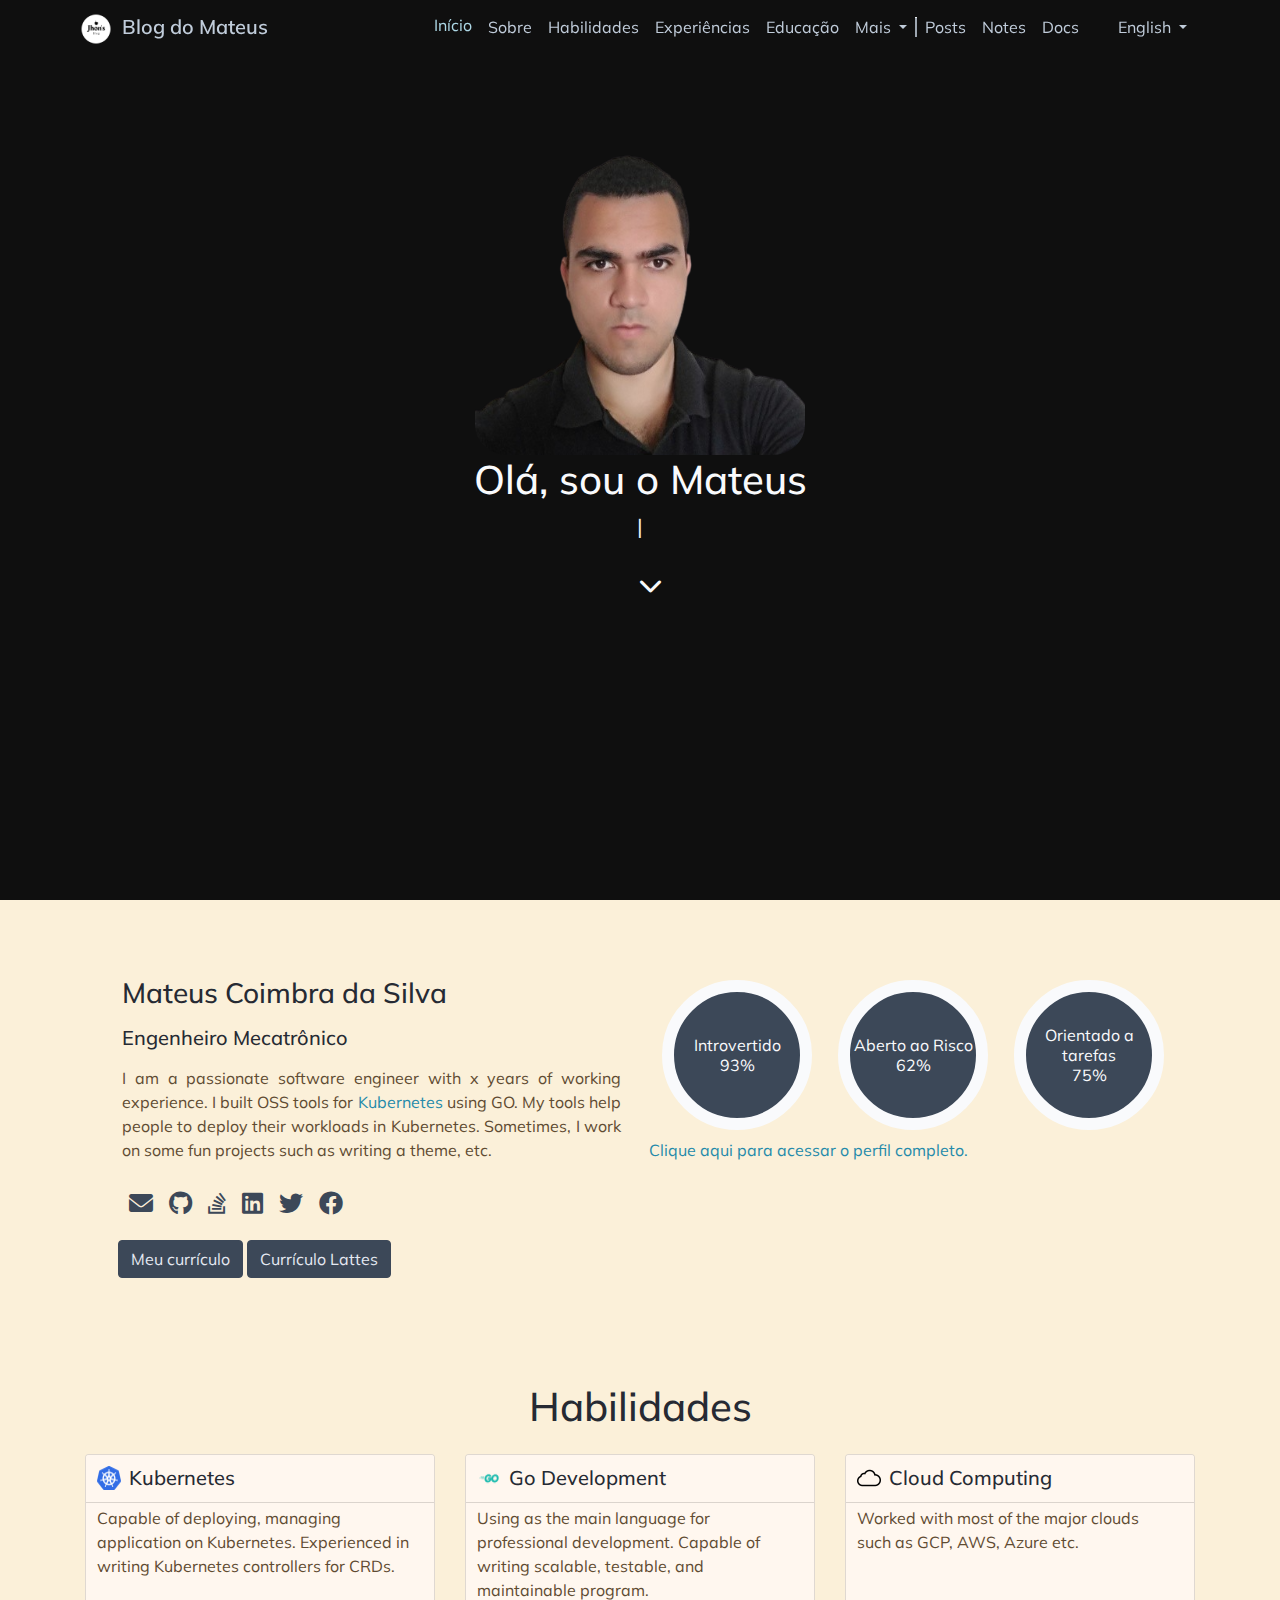
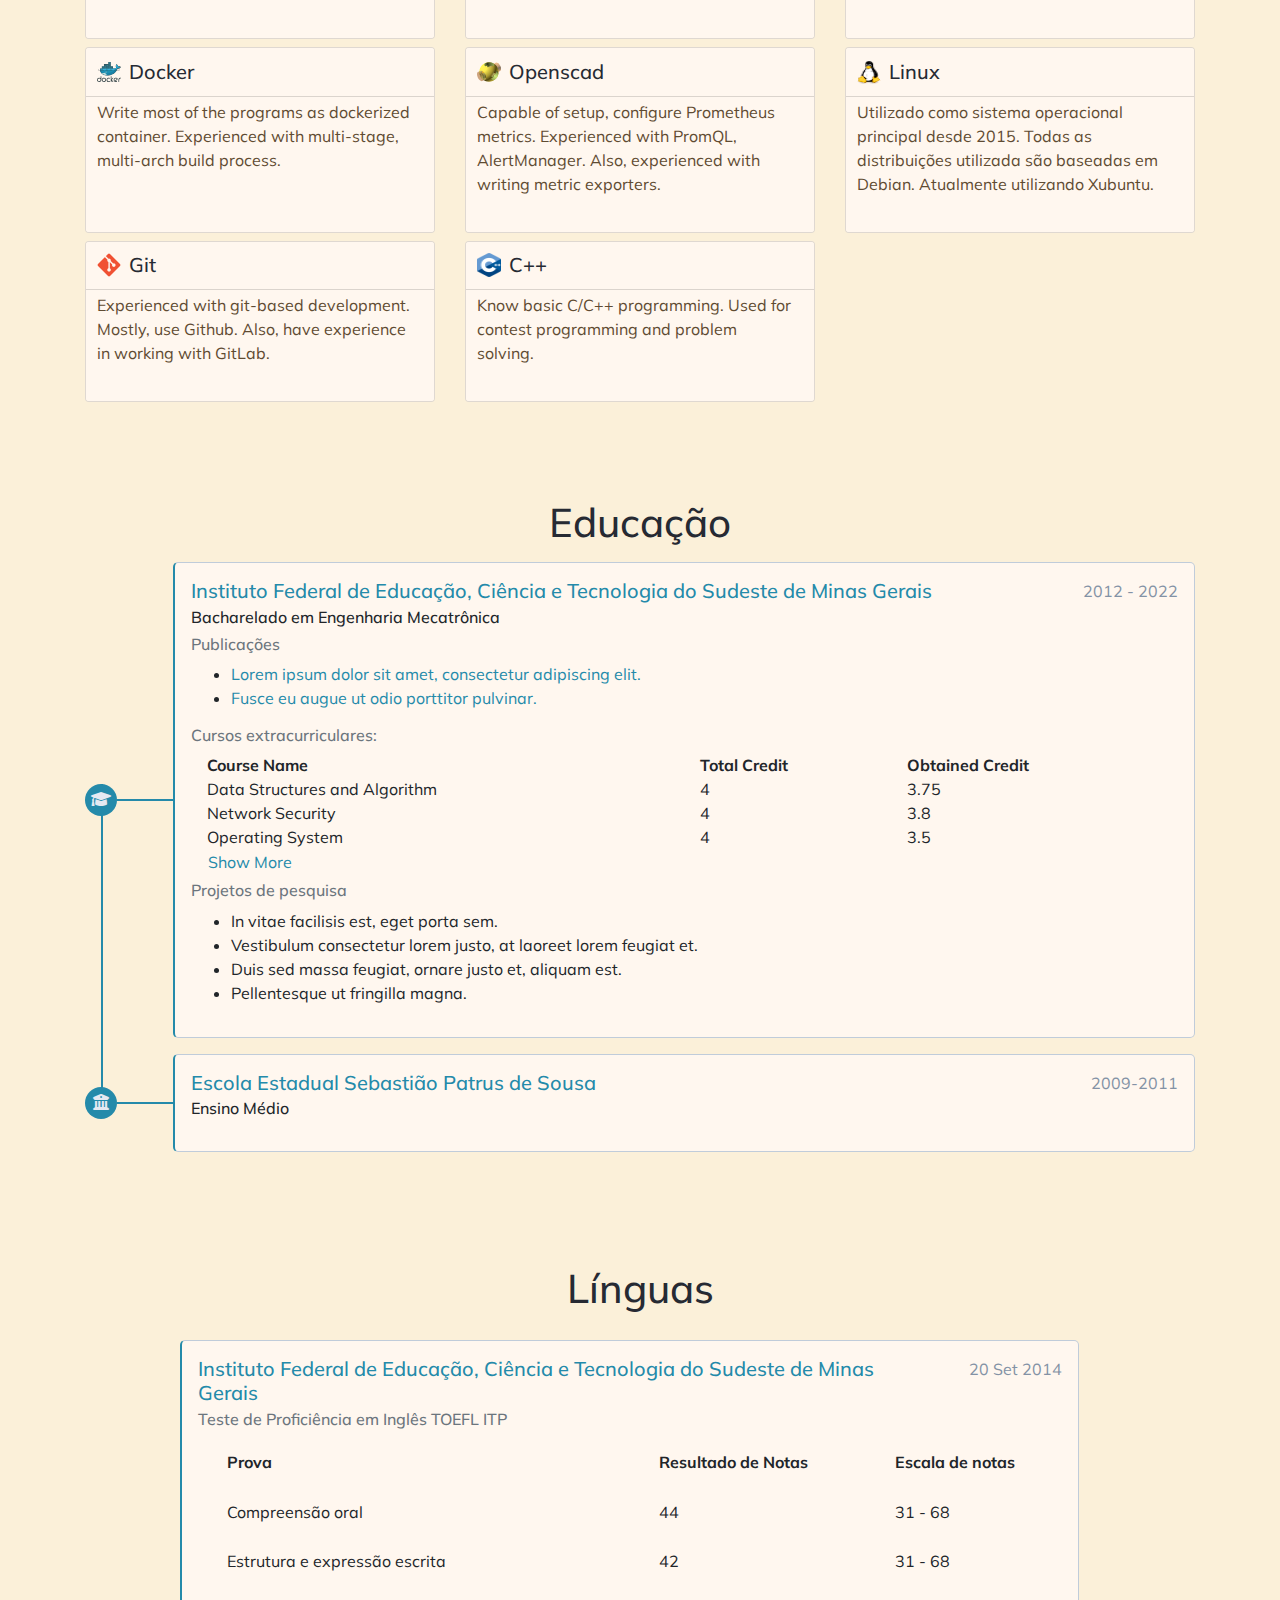
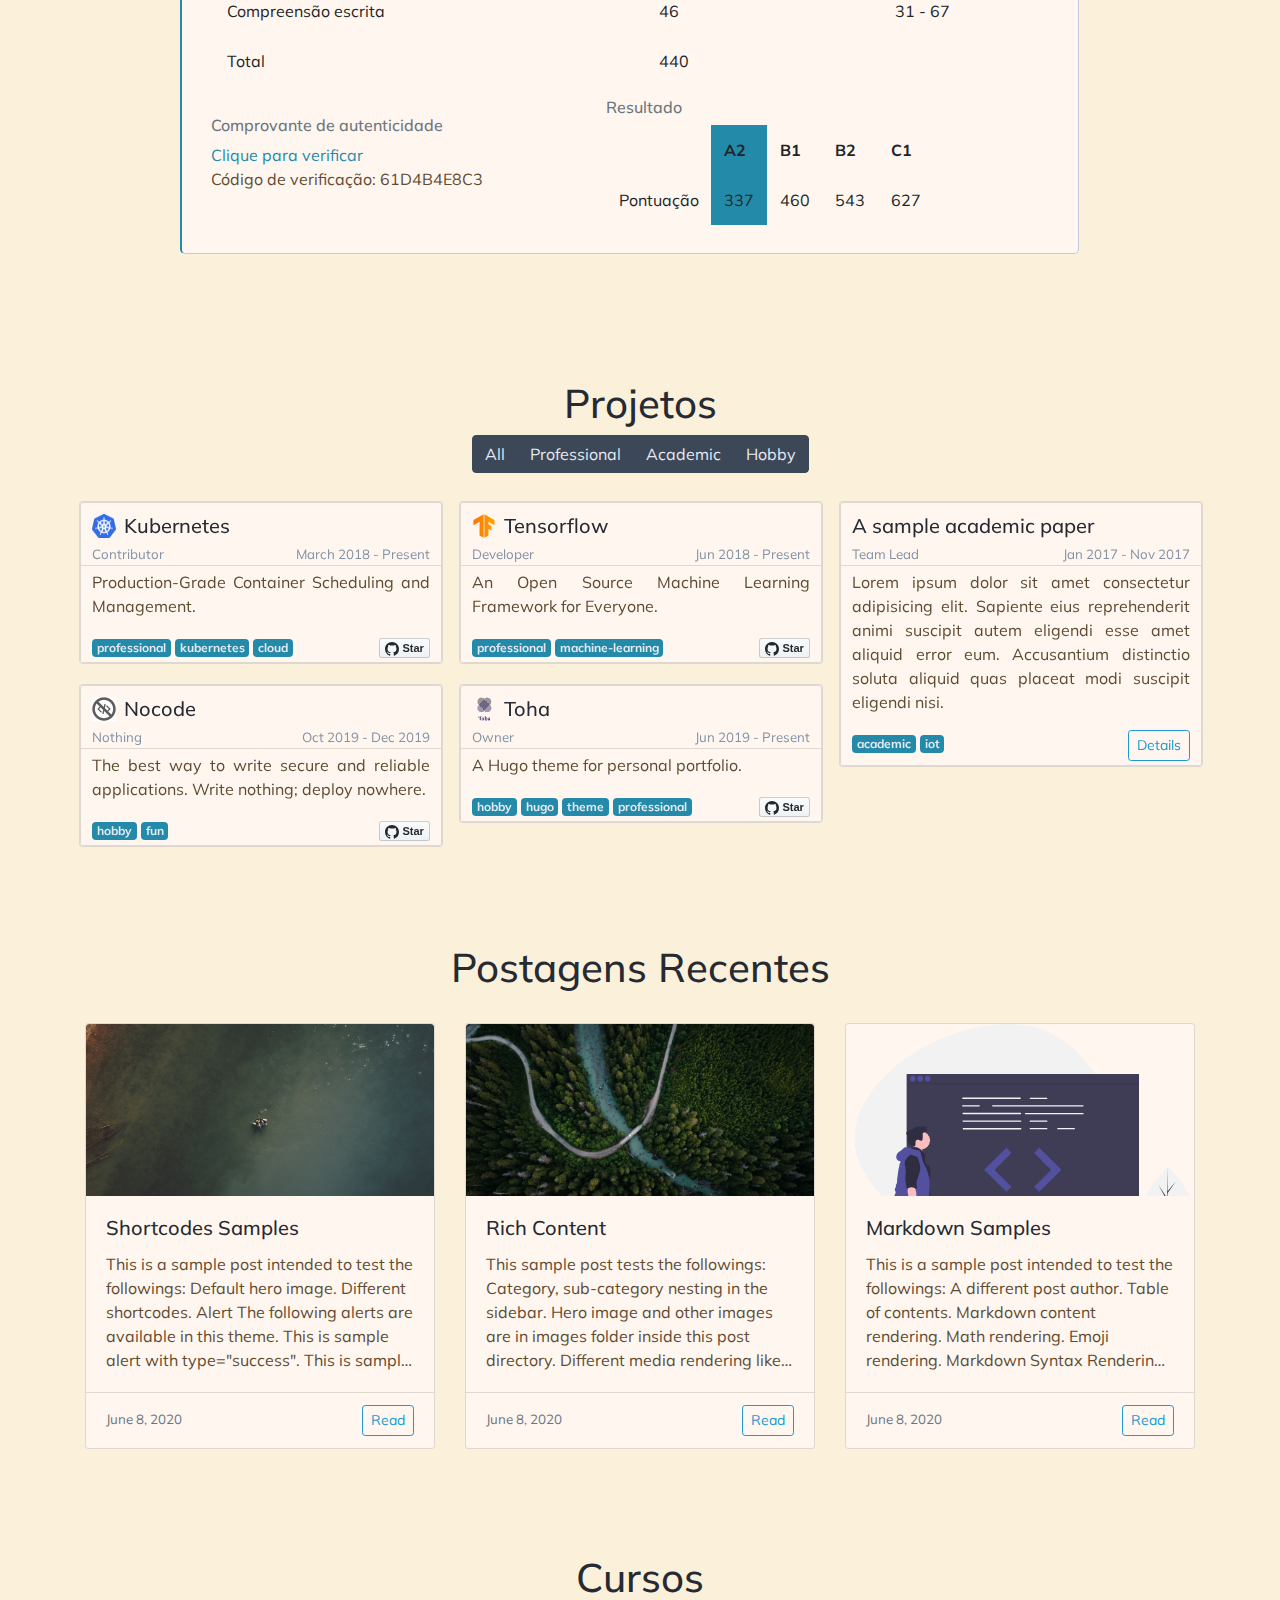
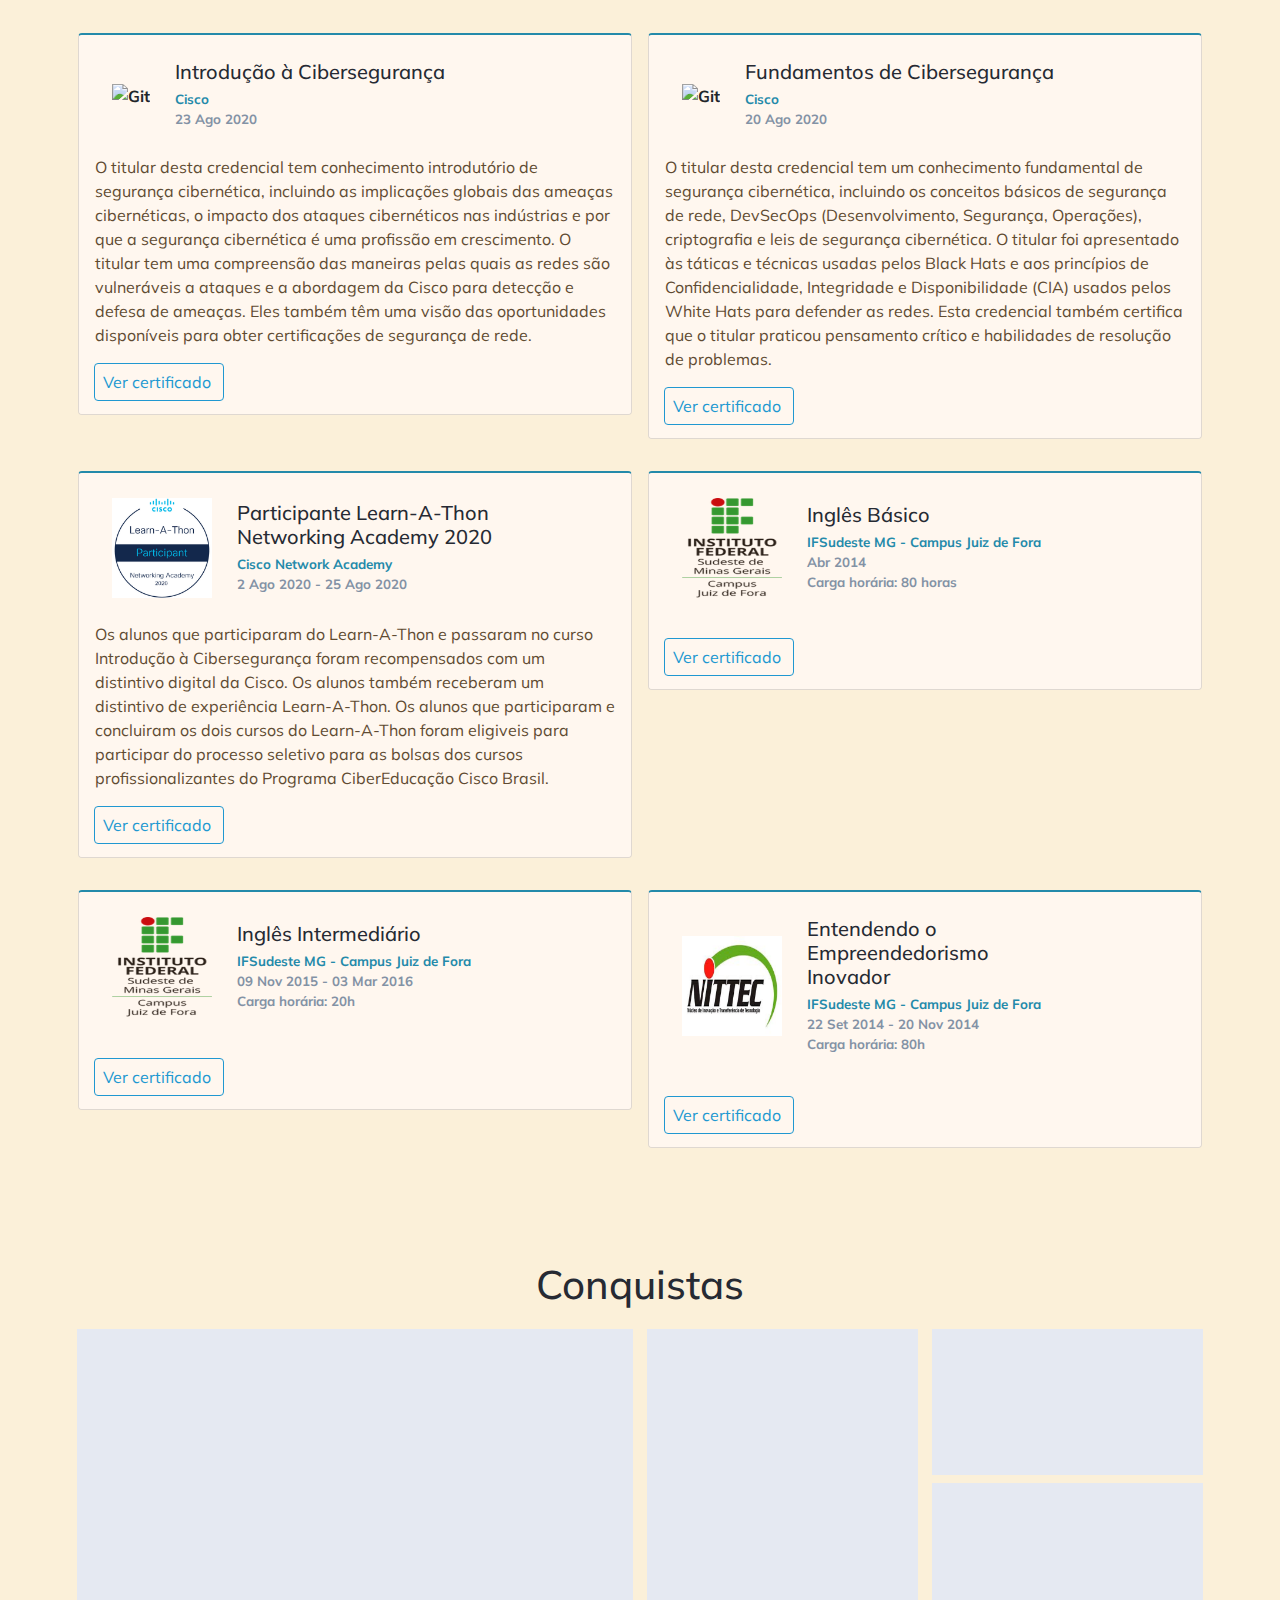
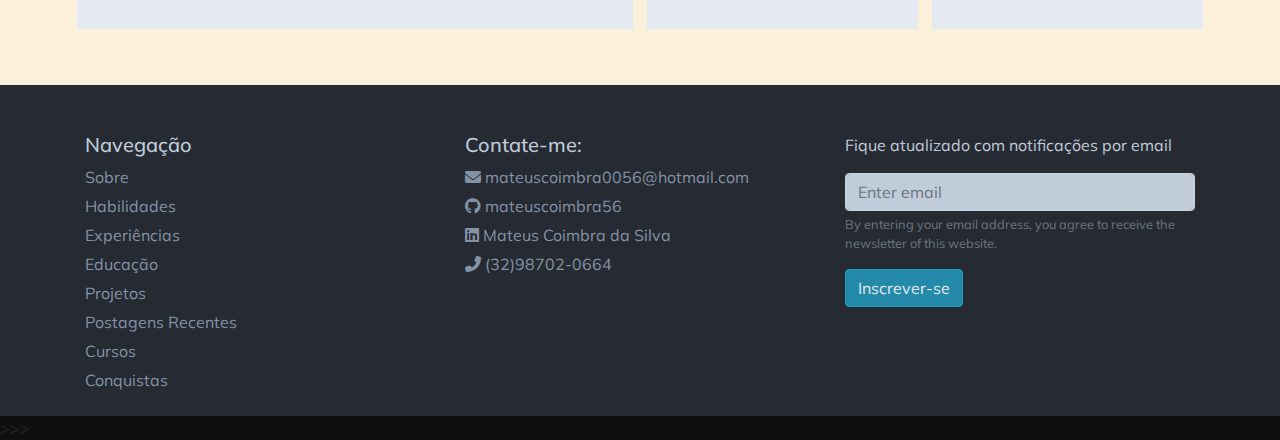
==== commit cbde4003: "commit" ====
--- a/index.html
+++ b/index.html
@@ -429,12 +429,12 @@
        </a>
       </div>
       <div class="col-xs-12 col-sm-6 col-lg-4 pt-2">
-       <a class="skill-card-link" href="https://prometheus.io/" rel="noopener" target="_blank" title="Prometheus">
+       <a class="skill-card-link" href="https://prometheus.io/" rel="noopener" target="_blank" title="Openscad">
         <div class="card">
          <div class="card-head d-flex">
-          <img alt="Prometheus" class="card-img-xs" src="images/sections/skills/prometheus_huebb51490a868f20dc51d40a74afb8c56_48384_24x24_fit_box_3.png"/>
+          <img alt="Openscad" class="card-img-xs" src="images/sections/skills/Openscad.svg"/>
           <h5 class="card-title">
-           Prometheus
+           Openscad
           </h5>
          </div>
          <div class="card-body">
@@ -532,7 +532,7 @@
 
 
 
-<!-- EXPERIÊNCIAS -->
+<!-- EXPERIÊNCIAS
   <div class="container-fluid section-holder d-flex bg-white">
    <div class="container-fluid anchor pb-5 experiences-section">
     <h1 class="text-center">
@@ -712,7 +712,7 @@
      </div>
     </div>
    </div>
-  </div>
+  </div> -->
 
 
 
@@ -869,7 +869,7 @@
           </h6> -->
           <div class="publications">
            <h6 class="text-muted">
-            Publications
+            Publicações
            </h6>
            <ul>
             <li>
@@ -886,7 +886,7 @@
           </div>
           <div class="taken-courses">
            <h6 class="text-muted">
-            Taken Courses
+            Cursos extracurriculares:
            </h6>
            <table>
             <thead>
@@ -1007,7 +1007,7 @@
            Ensino Médio
           </h6>
           <h6>
-           <span class="text-muted">
+           <!-- <span class="text-muted">
             GPA:
            </span>
            <span>
@@ -1039,7 +1039,7 @@
           </div>
          </div>
         </td>
-       </tr>
+       </tr> -->
        <!-- <tr> -->
         <!-- <td class="icon">
          <div class="hline">
@@ -1090,7 +1090,162 @@
   </div>
 
 
-
+<!-- EDUCAÇÃO -->
+<div class="container-fluid section-holder d-flex bg-dimmed">
+  <div class="container-fluid anchor pb-5 education-section">
+   <h1 class="text-center">
+    <span id="education">
+    </span>
+    Línguas
+   </h1>
+   <div class="container">
+    <table>
+     <tbody>
+      <tr>
+       <td class="icon">
+       </td>
+       <td class="line">
+       </td>
+       <td class="details">
+        <div class="degree-info card">
+         <div class="row">
+          <div class="col-lg-10 col-md-8">
+           <h5>
+            <a href="#" rel="noopener" target="_blank" title="Instituto Federal de Educação, Ciência e Tecnologia do Sudeste de Minas Gerais">
+             Instituto Federal de Educação, Ciência e Tecnologia do Sudeste de Minas Gerais
+            </a>
+           </h5>
+          </div>
+          <div class="timeframe col-lg-2 col-md-4">
+           20 Set 2014
+          </div>
+         </div>
+         
+         <div class="taken-courses">
+          <h6 class="text-muted">
+            Teste de Proficiência em Inglês TOEFL ITP
+          </h6>
+          <table>
+           <thead>
+            <th class="course-name-header">
+             Prova
+            </th>
+            <th>
+             Resultado de Notas
+            </th>
+            <th>
+              Escala de notas
+             </th>
+           </thead>
+           <tbody>
+            <tr class="course">
+             <td>
+              Compreensão oral
+             </td>
+             <td>
+              44
+             </td>
+             <td>
+              31 - 68
+             </td>
+            </tr>
+            <tr class="course">
+             <td>
+              Estrutura e expressão escrita
+             </td>
+             <td>
+              42
+             </td>
+             <td>
+              31 - 68
+             </td>
+            </tr>
+            <tr class="course">
+              <td>
+               Compreensão escrita
+              </td>
+              <td>
+               46
+              </td>
+              <td>
+                31 - 67
+              </td>
+             </tr>
+             <tr class="course">
+              <td>
+                Total
+              </td>
+              <td>
+                440
+              </td>
+             </tr>
+           
+           </tbody>
+          </table>
+         </div>
+         <table>
+          <td>
+            <div class="extracurricular-activities">
+              <h6 class="text-muted">
+               Comprovante de autenticidade
+              </h6>
+              <a href="http://isfaluno.mec.gov.br/validador">Clique para verificar</a>
+              <p>Código de verificação: 61D4B4E8C3 </p>
+             </div>
+          </td>
+          <td>
+              <h6 class="text-muted">
+               Resultado
+              </h6>
+                <table>
+                  <thead>
+                    <th class="course-name-header">
+                    </th>
+                    <th class="selected">
+                     A2
+                    </th>
+                    <th>
+                     B1
+                    </th>
+                    <th>
+                      B2
+                     </th>
+                     <th>
+                      C1
+                     </th>
+                   </thead>
+                   <tbody>
+                    <tr class="course">
+                     <td>
+                      Pontuação
+                     </td>
+                     <td class="selected">
+                      337
+                     </td>
+                     <td>
+                      460
+                     </td>
+                     <td>
+                      543
+                     </td>
+                     <td>
+                      627
+                     </td>
+                    </tr>
+                </table>
+          </td>
+         </table>
+       
+         
+        </div>
+       </td>
+      </tr>
+      <tr>
+     </tbody>
+    </table>
+   </div>
+  </div>
+ </div>
 
 
 
@@ -1481,6 +1636,10 @@
     </div>
    </div>
   </div>
+
+
+
+
   <div class="container-fluid section-holder d-flex bg-white">
    <div class="container-fluid anchor pb-5 accomplishments-section">
     <h1 class="text-center">
@@ -1490,37 +1649,8 @@
     </h1>
     <div class="container">
      <div class="row" id="acomplishment-card-holder">
-      <div class="col-md-12 col-lg-6 p-2">
-       <div class="card mt-3">
-        <div class="card-header">
-         <h5 class="card-title mb-0">
-          Linux Foundation System Administrator
-         </h5>
-         <div class="sub-title">
-          <span>
-           <a href="https://www.linuxfoundation.org" rel="noopener" target="_blank" title="Linux Foundation">
-            Linux Foundation
-           </a>
-          </span>
-          <span class="ml-2">
-           March 2018 - March 2019
-          </span>
-         </div>
-        </div>
-        <div class="card-body">
-         <p>
-          This course helps to understand the key concepts such as networking, storage, security, maintenance, logging and monitoring, application lifecycle, troubleshooting, API object primitives etc. It also help to grow the ability to establish basic use-cases for end users.
-         </p>
-        </div>
-        <div class="card-footer">
-         <a class="btn btn-outline-info ml-1 pl-2 mb-2" href="https://example.com" rel="noopener" role="button" target="_blank">
-          View Certificate
-         </a>
-        </div>
-       </div>
-      </div>
-
-
+    
+<!-- INTRODUÇÃO À CIBERSEGURANÇA -->
       <div class="col-md-12 col-lg-6 p-2">
         <div class="card mt-3">
          <div class="card-header">
@@ -1528,28 +1658,24 @@
                <th>
                  <img alt="Git" class="card-badge" src="images/curses/I2CS__1_.png">
                </th>
- 
                <th>
                  <h5 class="card-title mb-0" href="https://www.credly.com/badges/e9f7f9b1-1708-496a-a047-2f999bc52752">
                   Introdução à Cibersegurança
                  </h5>
-       
                    <div class="sub-title">
                      <span>
                      <a href="https://www.netacad.com/portal/learning" rel="noopener" target="_blank" title="Cisco">
                        Cisco
                      </a>
                      </span>
+                     <br>
                      <span class="ml-2">
                      23 Ago 2020
                      </span>
                    </div>
                </th>
-           
-           
            </table>
          </div>
-         
          <div class="card-body"> 
           <p>
             O titular desta credencial tem conhecimento introdutório de segurança cibernética,
@@ -1562,13 +1688,11 @@
           <a class="btn btn-outline-info ml-1 pl-2 mb-2" href="https://www.netacad.com/portal/letters_certificates/generate_certificate/1232883/0/1011691203" rel="noopener" role="button" target="_blank">
            Ver certificado
          </a>
-       
-         
-         </div>
-        </div>
-       </div>
-
-
+         </div>
+        </div>
+       </div>
+
+<!-- FUNDAMENTOS DE CIBERSEGURANÇA -->
       <div class="col-md-12 col-lg-6 p-2">
        <div class="card mt-3">
         <div class="card-header">
@@ -1576,28 +1700,24 @@
               <th>
                 <img alt="Git" class="card-badge" src="images/curses/CyberEssentials.png">
               </th>
-
               <th>
                 <h5 class="card-title mb-0">
                   Fundamentos de Cibersegurança
                 </h5>
-      
                   <div class="sub-title">
                     <span>
                     <a href="https://www.netacad.com/portal/learning" rel="noopener" target="_blank" title="Cisco">
                       Cisco
                     </a>
                     </span>
+                    <br>
                     <span class="ml-2">
                     20 Ago 2020
                     </span>
                   </div>
               </th>
-          
-          
           </table>
         </div>
-        
         <div class="card-body"> 
          <p>
           O titular desta credencial tem um conhecimento fundamental de segurança cibernética, incluindo os conceitos básicos de segurança de rede, DevSecOps (Desenvolvimento, Segurança, Operações), criptografia e leis de segurança cibernética. O titular foi apresentado às táticas e técnicas usadas pelos Black Hats e aos princípios de Confidencialidade, Integridade e Disponibilidade (CIA) usados ​​pelos White Hats para defender as redes. Esta credencial também certifica que o titular praticou pensamento crítico e habilidades de resolução de problemas.
@@ -1607,14 +1727,12 @@
          <a class="btn btn-outline-info ml-1 pl-2 mb-2" href="https://www.netacad.com/portal/letters_certificates/generate_certificate/1232883/0/1011691203" rel="noopener" role="button" target="_blank">
           Ver certificado
         </a>
-      
-        
-        </div>
-       </div>
-      </div>
-
-
-
+        </div>
+       </div>
+      </div>
+
+
+<!-- PARTICIPANTE LEARN-A-THON NETWORKING ACADEMY -->
       <div class="col-md-12 col-lg-6 p-2">
         <div class="card mt-3">
          <div class="card-header">
@@ -1622,44 +1740,172 @@
                <th>
                  <img alt="Git" class="card-badge" src="images/curses/learnathon.png">
                </th>
- 
                <th>
                  <h5 class="card-title mb-0">
-                   Participante Learn-A-Thon Networking Academy 2020
+                    Participante 
+                    Learn-A-Thon <br>
+                    Networking Academy 2020
                  </h5>
-       
                    <div class="sub-title">
                      <span>
                      <a href="https://www.netacadlearnathon.com/projects/brasil-2020/" rel="noopener" target="_blank" title="Cisco">
-                       Cisco Network Academy
+                      Cisco Network Academy 
                      </a>
                      </span>
+                     <br>
                      <span class="ml-2">
                      2 Ago 2020 - 25 Ago 2020
                      </span>
                    </div>
                </th>
-           
-           
            </table>
          </div>
-         
          <div class="card-body"> 
           <p>
-           O titular desta credencial tem um conhecimento fundamental de segurança cibernética, incluindo os conceitos básicos de segurança de rede, DevSecOps (Desenvolvimento, Segurança, Operações), criptografia e leis de segurança cibernética. O titular foi apresentado às táticas e técnicas usadas pelos Black Hats e aos princípios de Confidencialidade, Integridade e Disponibilidade (CIA) usados ​​pelos White Hats para defender as redes. Esta credencial também certifica que o titular praticou pensamento crítico e habilidades de resolução de problemas.
+Os alunos que participaram do Learn-A-Thon e passaram no curso Introdução à Cibersegurança foram recompensados com um distintivo digital da Cisco. Os alunos também receberam um distintivo de experiência Learn-A-Thon.
+Os alunos que participaram e concluiram os dois cursos do Learn-A-Thon foram eligiveis para participar do processo seletivo para as bolsas dos cursos profissionalizantes do Programa CiberEducação Cisco Brasil.
           </p>
          </div>
          <div class="card-footer">
-          <a class="btn btn-outline-info ml-1 pl-2 mb-2" href="https://www.netacad.com/portal/letters_certificates/generate_certificate/1232883/0/1011691203" rel="noopener" role="button" target="_blank">
+          <a class="btn btn-outline-info ml-1 pl-2 mb-2" href="https://www.credly.com/badges/ec4e38c0-4b62-40c3-a473-e3d1da018ccc?source=linked_in_profile" rel="noopener" role="button" target="_blank">
            Ver certificado
          </a>
-       
-         
-         </div>
-        </div>
-       </div>
-
-
+         </div>
+        </div>
+       </div>
+
+
+<!-- INGLÊS BÁSICO -->
+<div class="col-md-12 col-lg-6 p-2">
+  <div class="card mt-3">
+   <div class="card-header">
+       <table class="nenhuma">
+         <th>
+           <img alt="Git" class="card-badge" src="images/curses/ifsudeste.png">
+         </th>
+         <th>
+           <h5 class="card-title mb-0">
+             Inglês Básico
+           </h5>
+             <div class="sub-title">
+               <span>
+               <a href="https://www.ifsudestemg.edu.br/juizdefora" rel="noopener" target="_blank" title="Cisco">
+                IFSudeste MG - Campus Juiz de Fora
+               </a>
+               </span>
+               <br>
+               <span class="ml-2">
+               Abr 2014
+               </span>
+               <br>
+               <span class="ml-2">
+               Carga horária: 80 horas
+               </span>
+             </div>
+         </th>
+     </table>
+   </div>
+   <div class="card-body"> 
+    <p>
+
+    </p>
+   </div>
+   <div class="card-footer">
+    <a class="btn btn-outline-info ml-1 pl-2 mb-2" href="" rel="noopener" role="button" target="_blank">
+     Ver certificado
+   </a>
+   </div>
+  </div>
+ </div>
+
+
+ <!-- INGLÊS INTERMEDIÁRIO -->
+<div class="col-md-12 col-lg-6 p-2">
+  <div class="card mt-3">
+   <div class="card-header">
+       <table class="nenhuma">
+         <th>
+           <img alt="Git" class="card-badge" src="images/curses/ifsudeste.png">
+         </th>
+         <th>
+           <h5 class="card-title mb-0">
+             Inglês Intermediário
+           </h5>
+             <div class="sub-title">
+               <span>
+               <a href="https://www.ifsudestemg.edu.br/juizdefora" rel="noopener" target="_blank" title="Cisco">
+                IFSudeste MG - Campus Juiz de Fora
+               </a>
+               </span>
+               <br>
+               <span class="ml-2">
+               09 Nov 2015 - 03 Mar 2016
+               </span>
+               <br>
+               <span class="ml-2">
+                Carga horária: 20h
+              </span>
+             </div>
+         </th>
+     </table>
+   </div>
+   <div class="card-body"> 
+    <p>
+
+    </p>
+   </div>
+   <div class="card-footer">
+    <a class="btn btn-outline-info ml-1 pl-2 mb-2" href="" rel="noopener" role="button" target="_blank">
+     Ver certificado
+   </a>
+   </div>
+  </div>
+ </div>
+
+
+
+  <!-- ENTENDENDO O EMPREENDEDORISMO INOVADOR -->
+<div class="col-md-12 col-lg-6 p-2">
+  <div class="card mt-3">
+   <div class="card-header">
+       <table class="nenhuma">
+         <th>
+           <img alt="Git" class="card-badge" src="images/curses/nittec.png">
+         </th>
+         <th>
+           <h5 class="card-title mb-0">
+             Entendendo o <br> Empreendedorismo <br>Inovador
+           </h5>
+             <div class="sub-title">
+               <span>
+               <a href="https://www.ifsudestemg.edu.br/juizdefora" rel="noopener" target="_blank" title="Cisco">
+                IFSudeste MG - Campus Juiz de Fora
+               </a>
+               </span>
+               <br>
+               <span class="ml-2">
+               22 Set 2014 - 20 Nov 2014
+               </span>
+               <br>
+               <span class="ml-2">
+                Carga horária: 80h
+              </span>
+             </div>
+         </th>
+     </table>
+   </div>
+   <div class="card-body"> 
+    <p>
+
+    </p>
+   </div>
+   <div class="card-footer">
+    <a class="btn btn-outline-info ml-1 pl-2 mb-2" href="" rel="noopener" role="button" target="_blank">
+     Ver certificado
+   </a>
+   </div>
+  </div>
+ </div>
 
      </div>
     </div>
--- a/css/layouts/main.css
+++ b/css/layouts/main.css
@@ -138,6 +138,8 @@
   width: 100px;
   height:100px;
 }
+
+
 .card-img-xs {
   width: 24px;
   height: 24px;
@@ -168,7 +170,7 @@
 }
 
 .card-body {
-  text-align: justify;
+  text-align: left;
 }
 
 .sub-title {
@@ -471,4 +473,8 @@
 
 svg{
   background-color: #4d4d4d;
+}
+
+.selected{
+  background-color: #248aaa;
 }